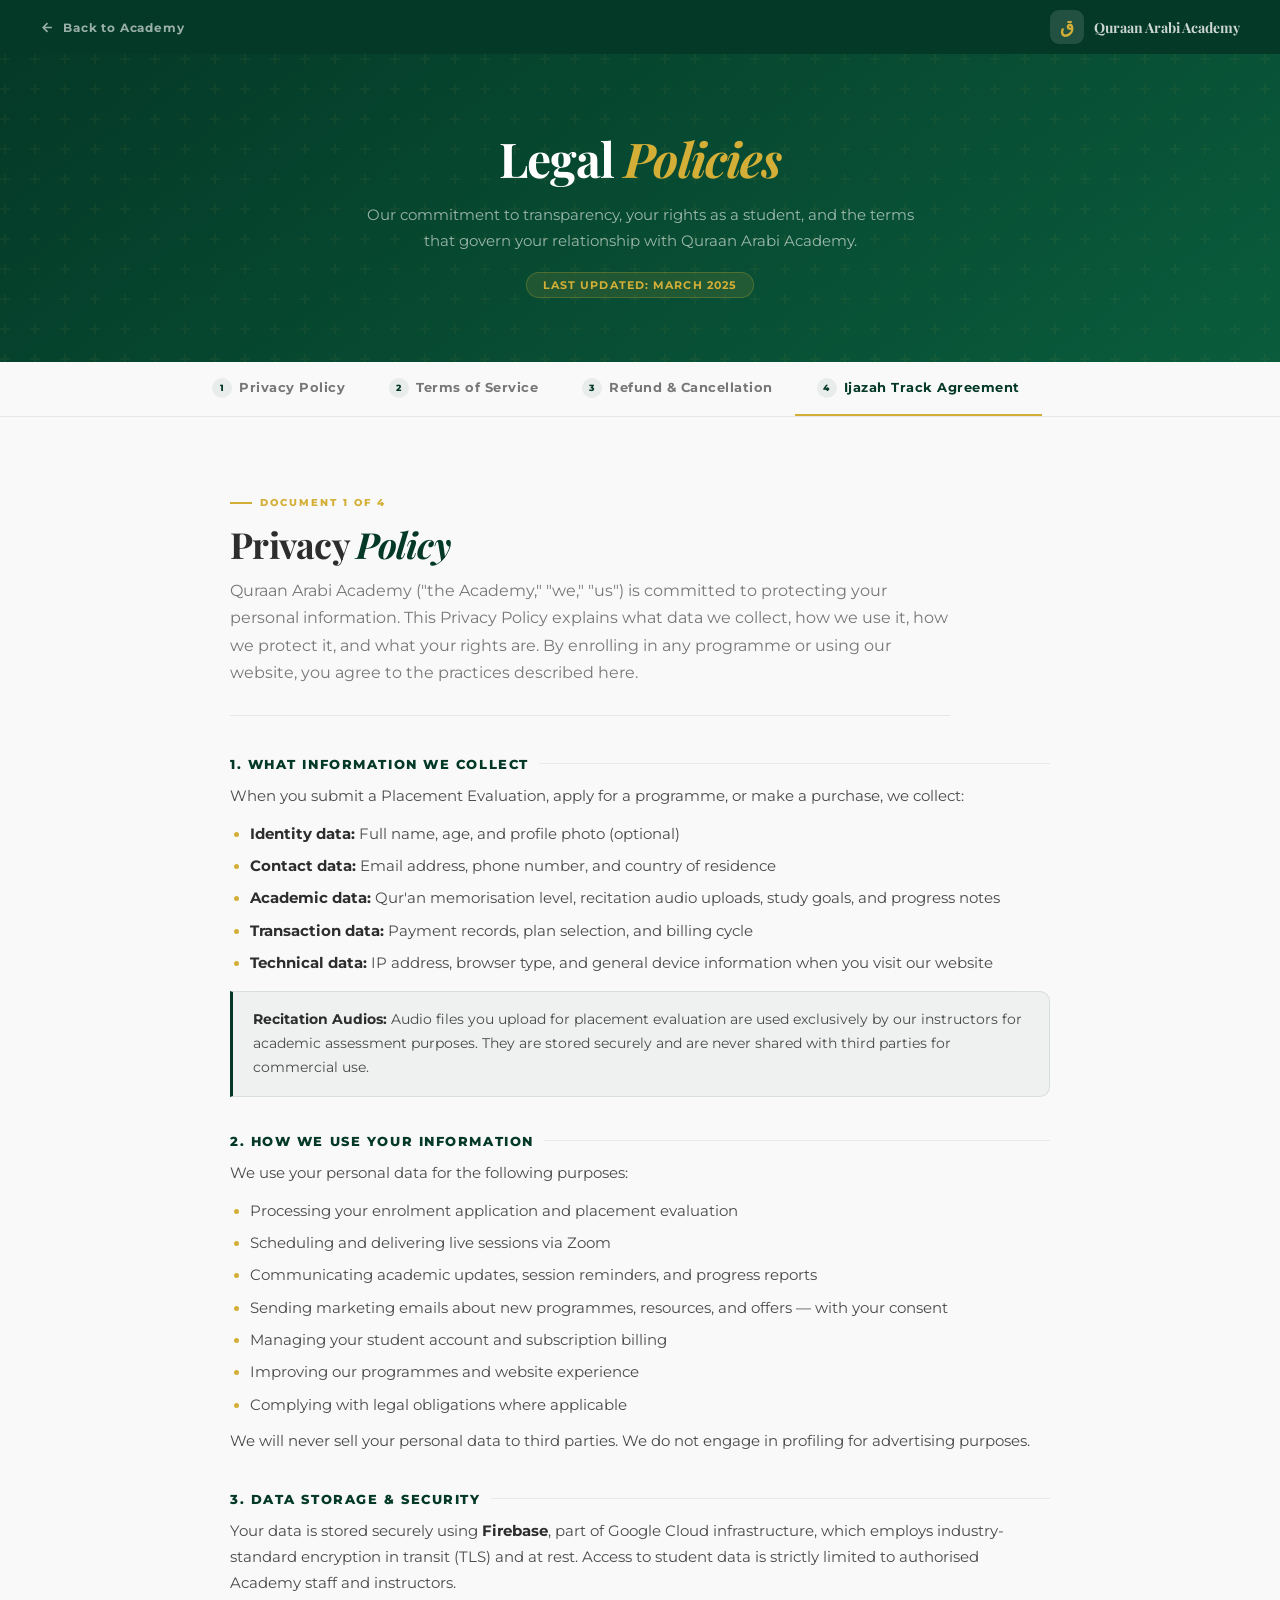
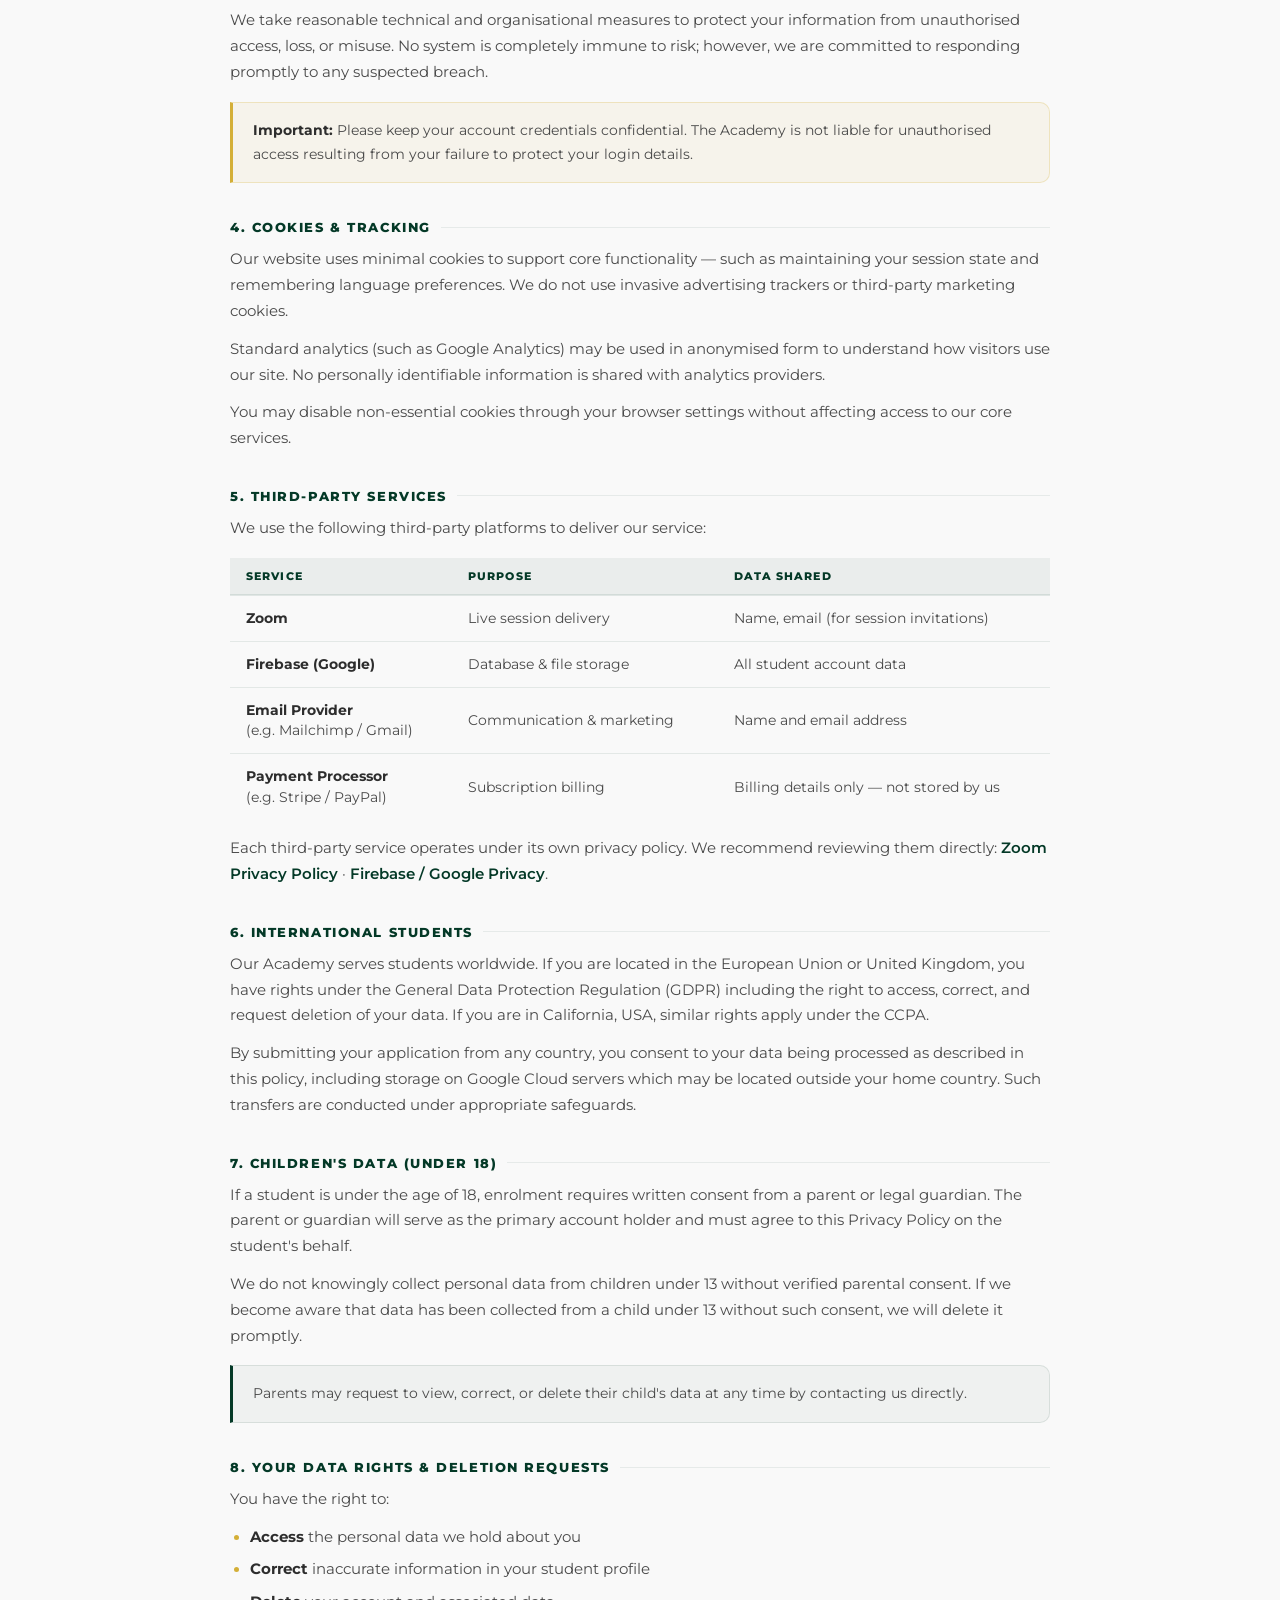
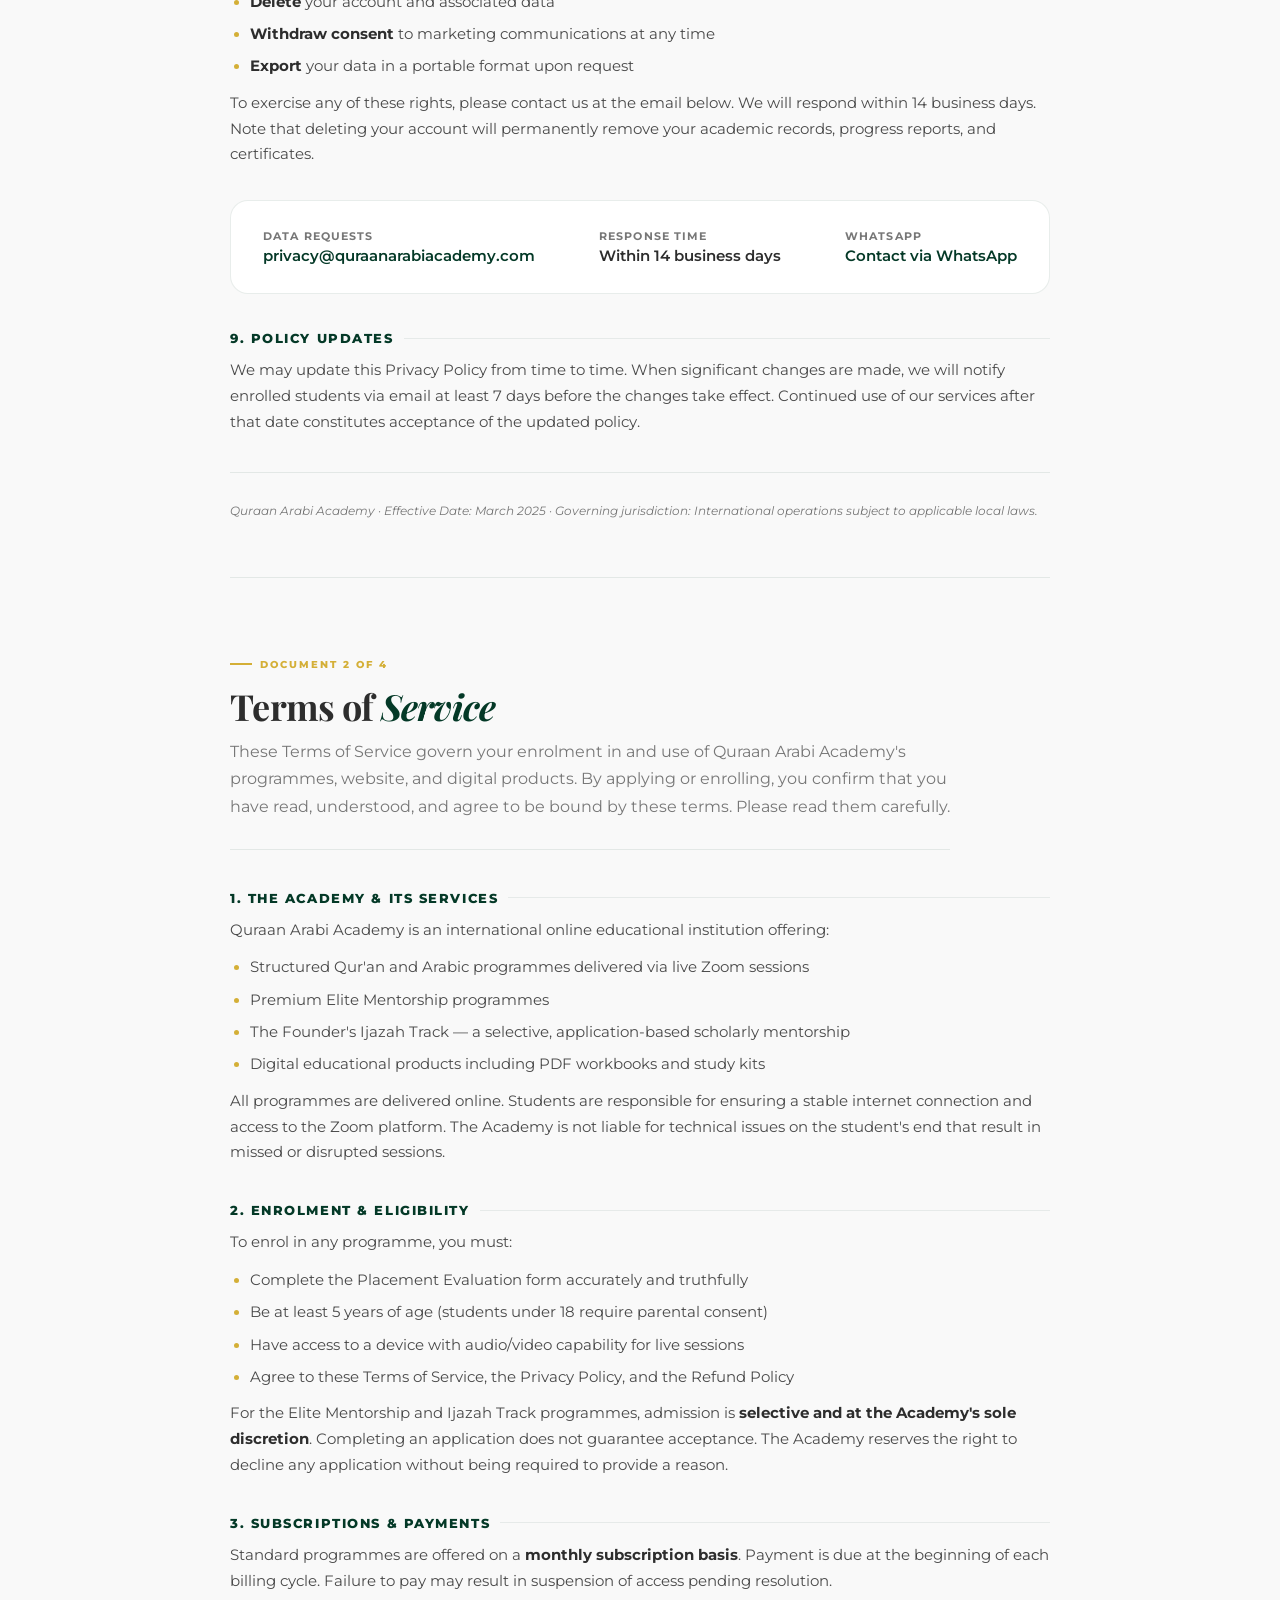
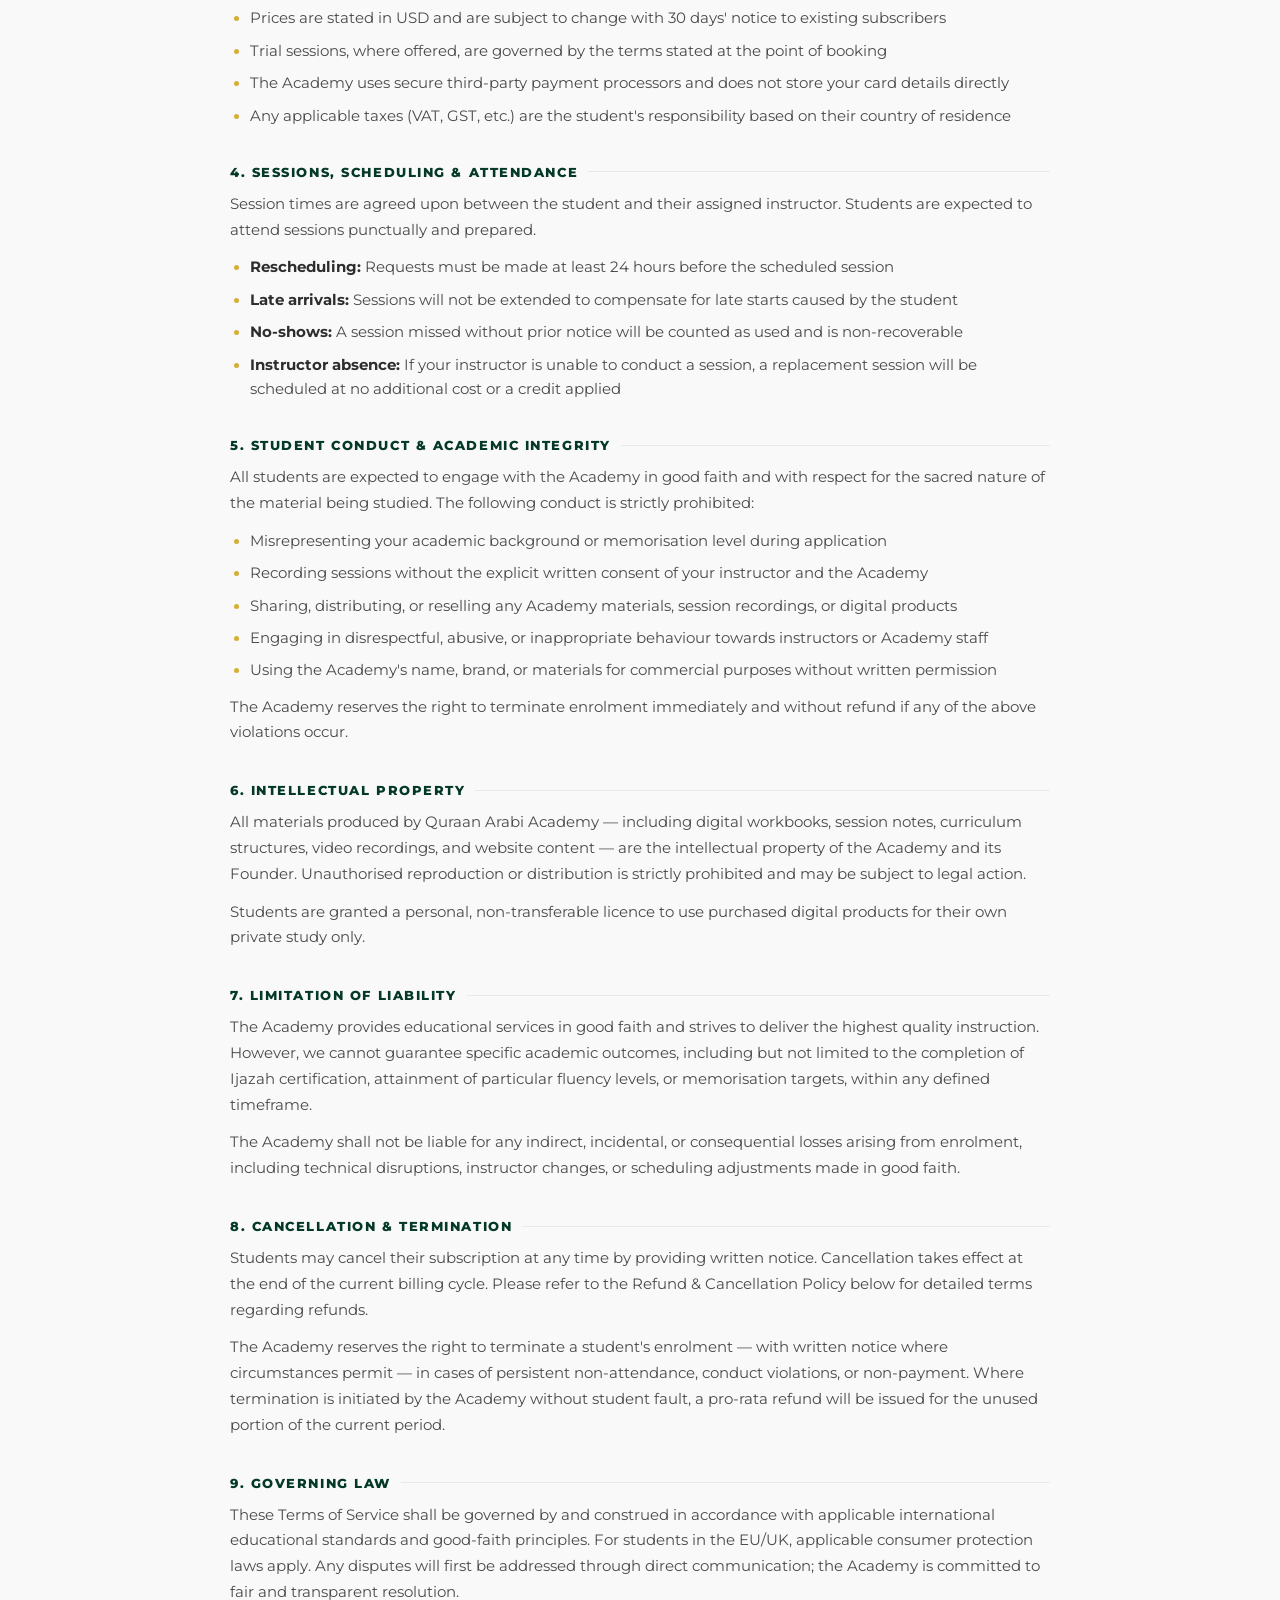
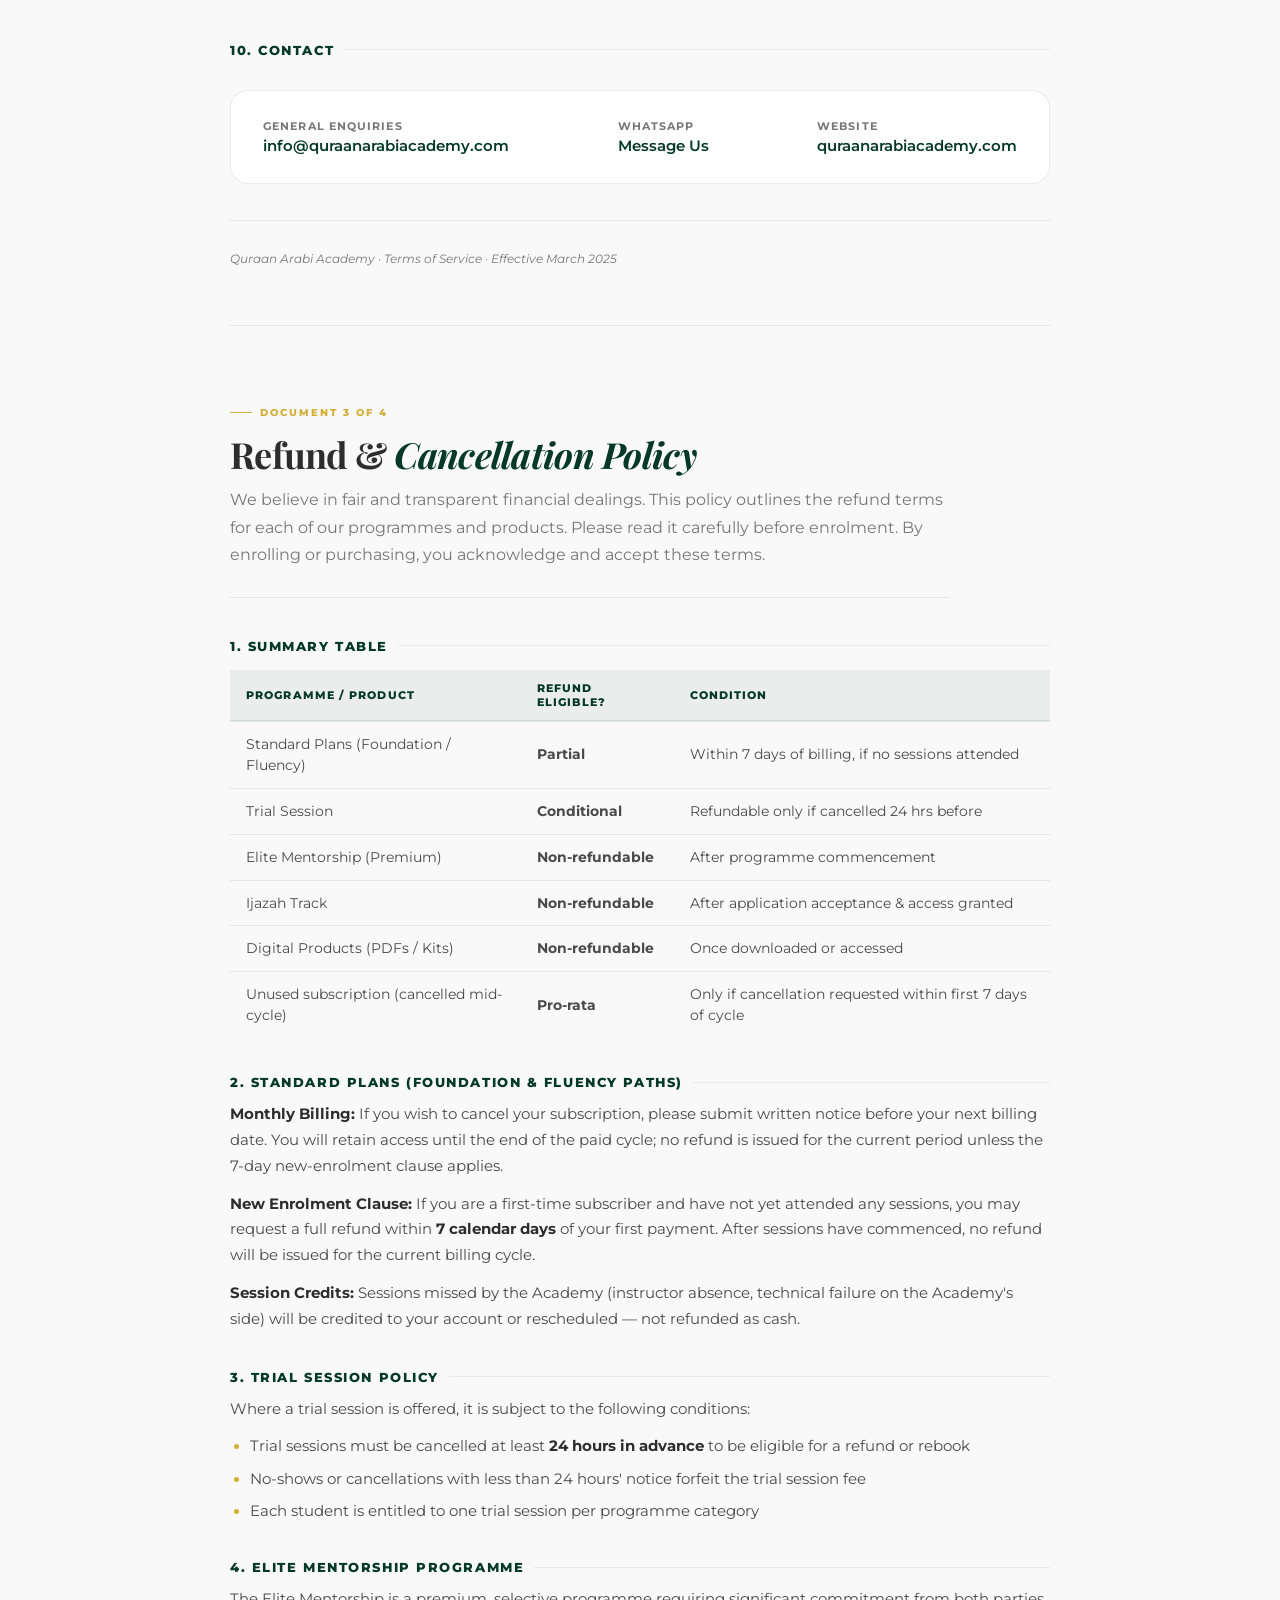
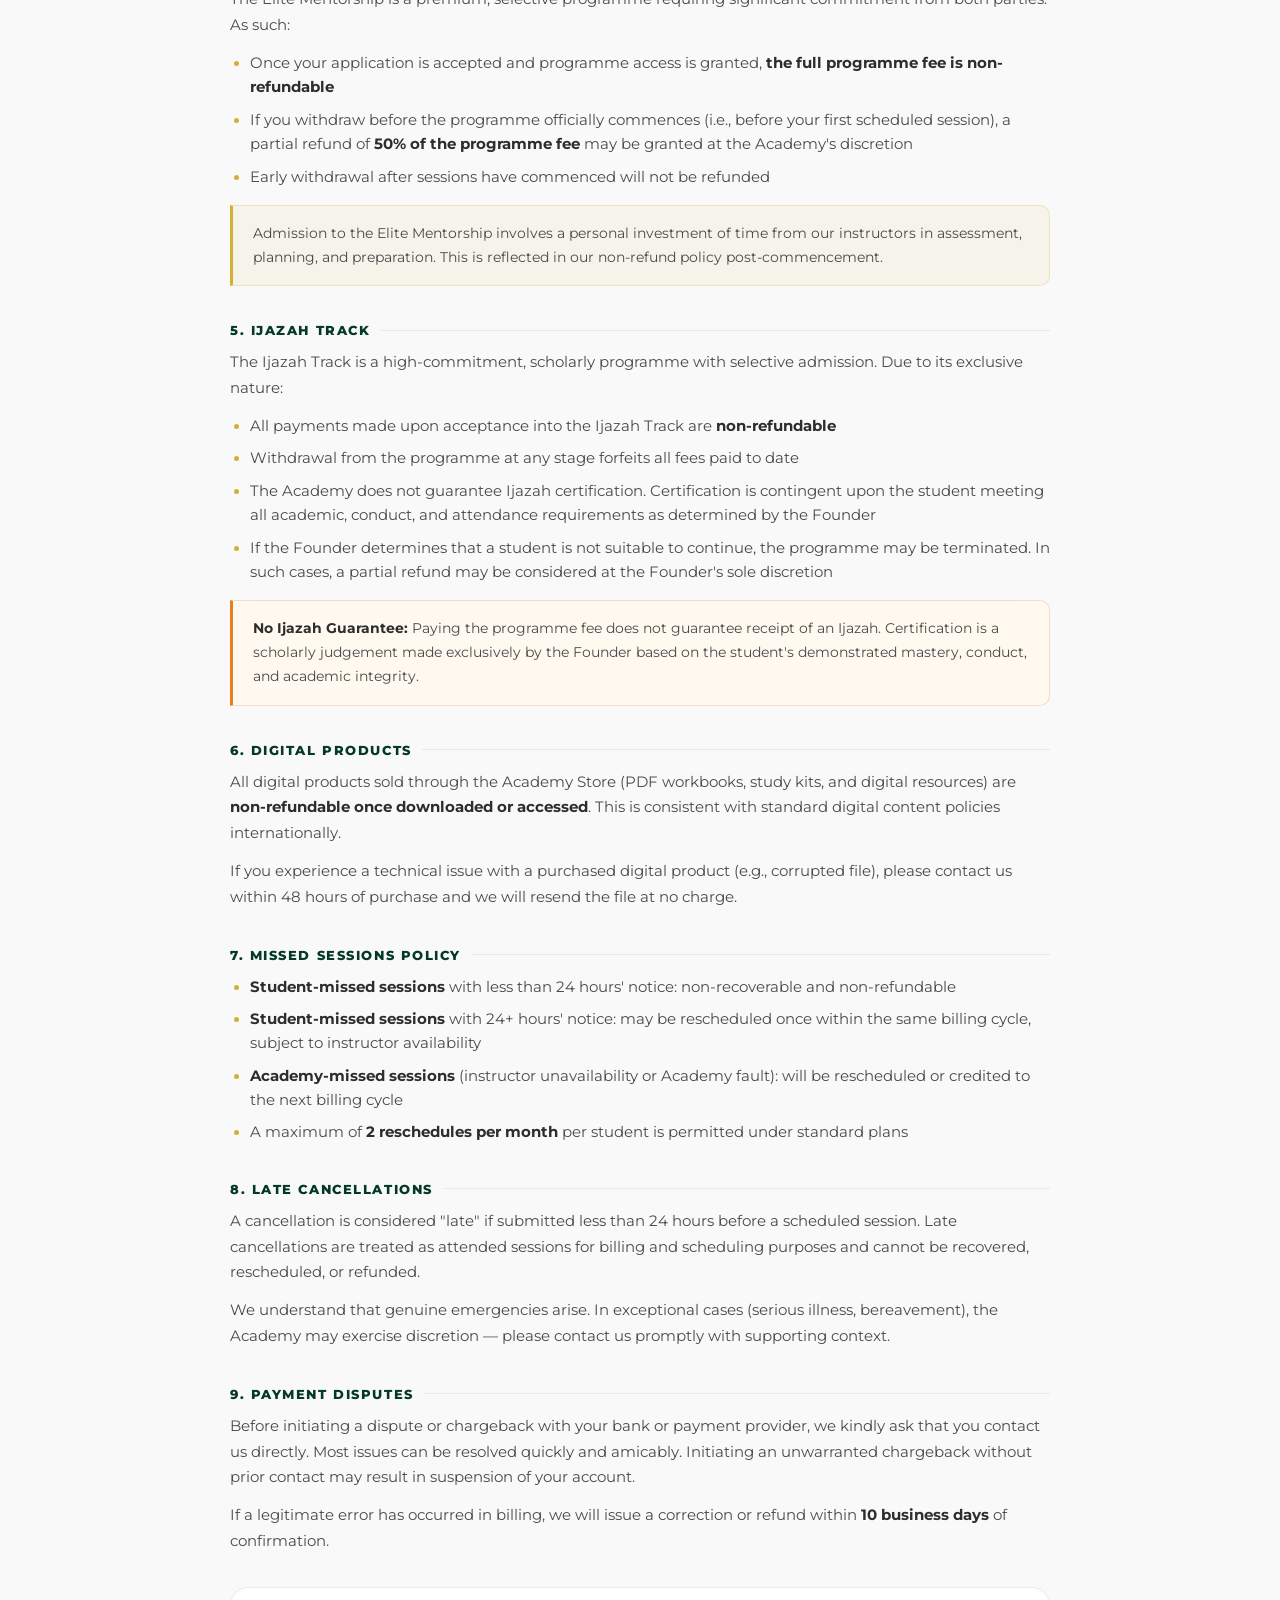
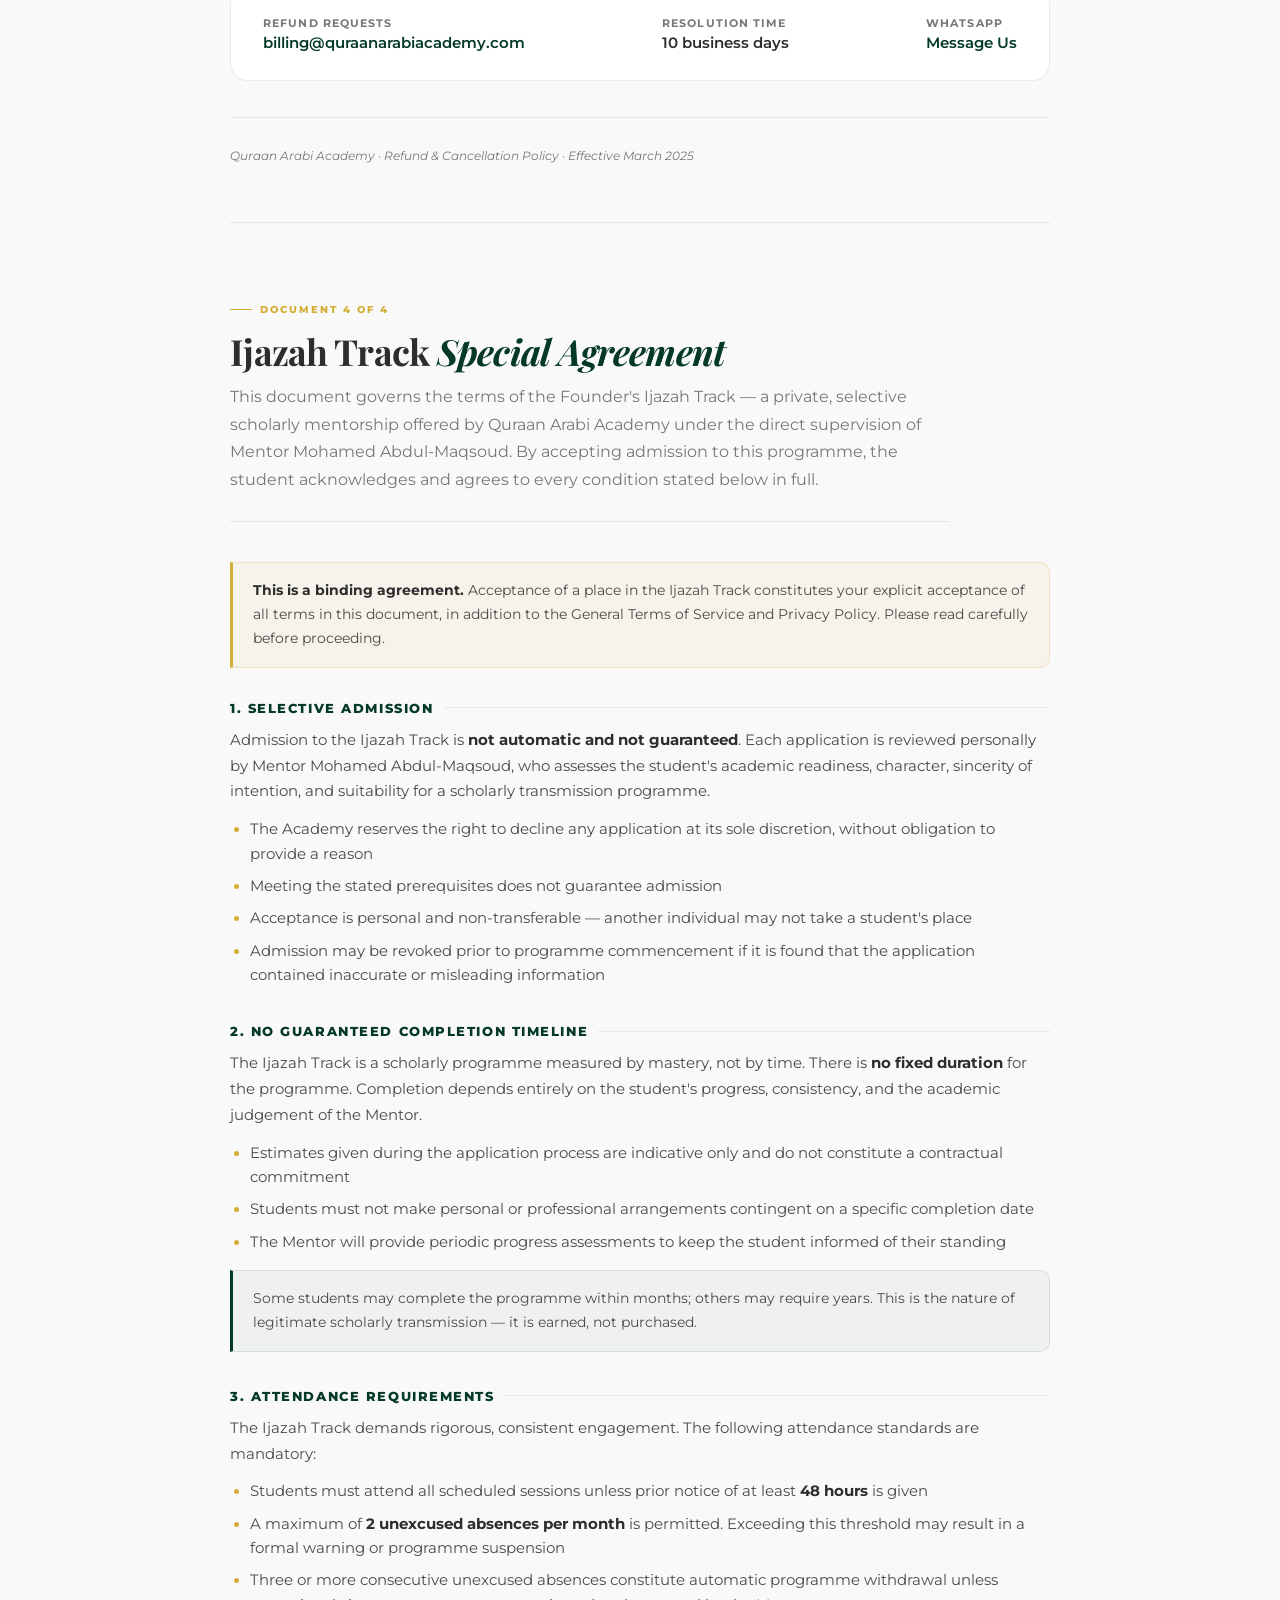
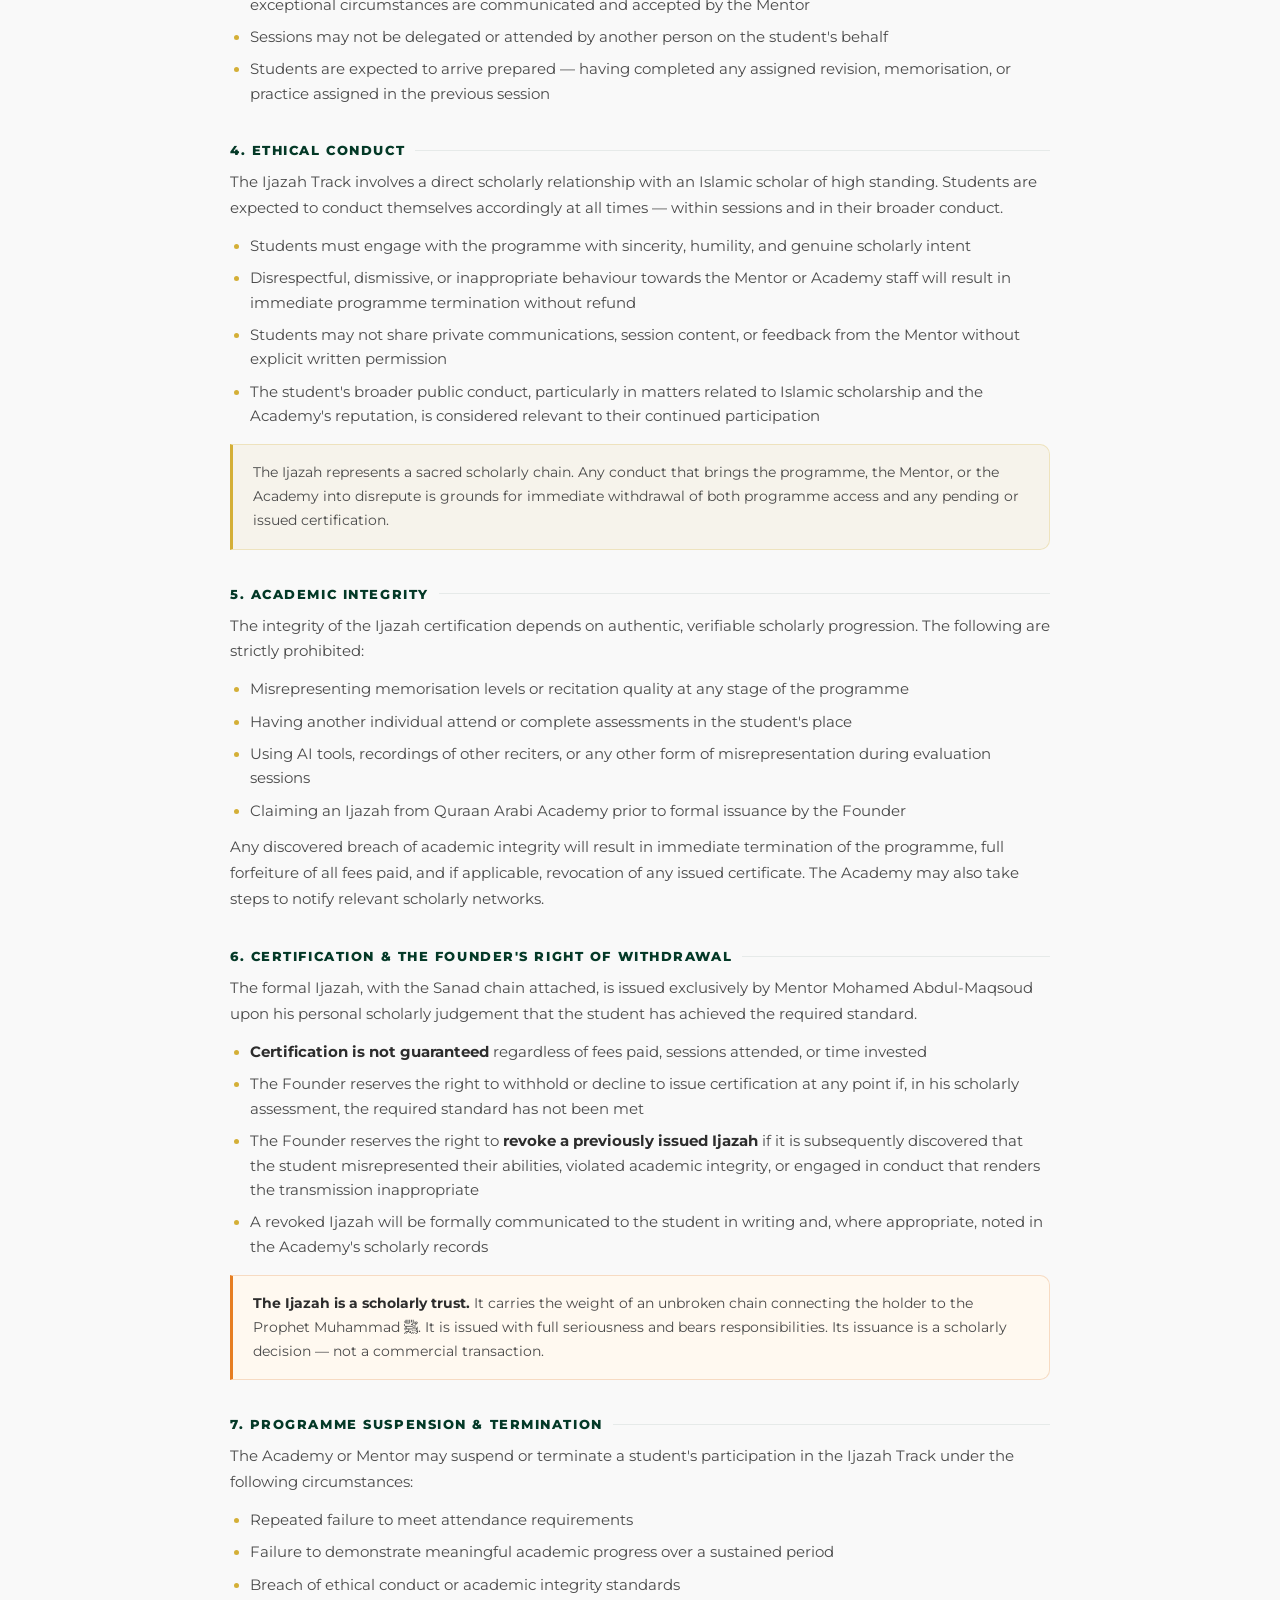
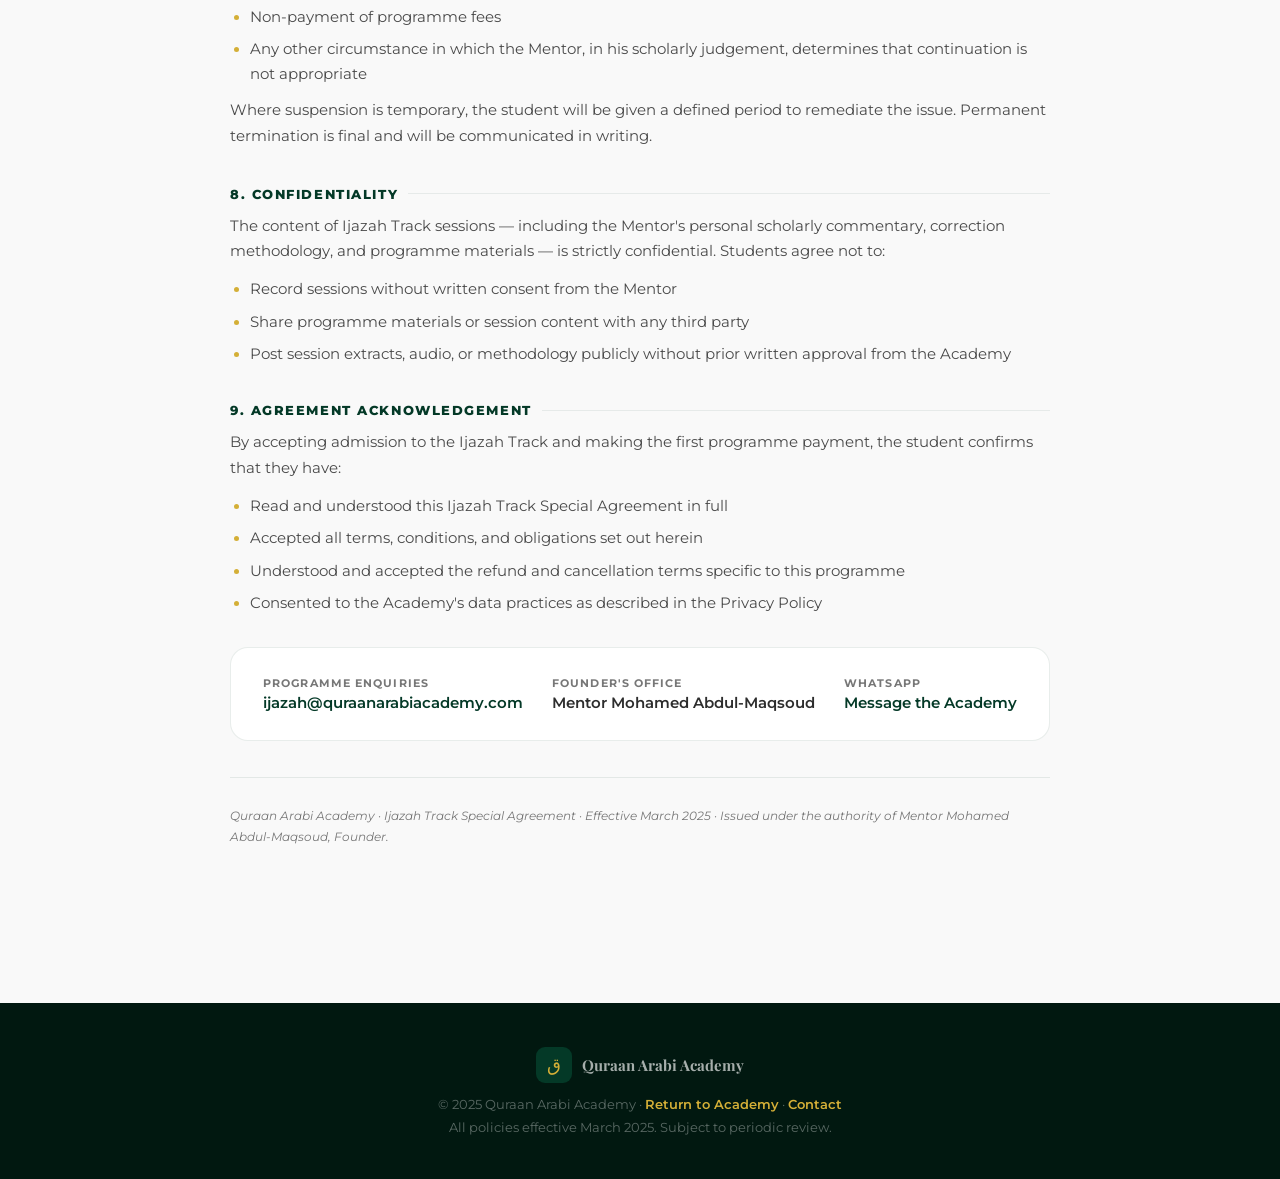
==== legal.html @ fc914d5c "Add files via upload" ====
<!DOCTYPE html>
<html lang="en" dir="ltr">
<head>
<meta charset="UTF-8">
<meta name="viewport" content="width=device-width, initial-scale=1.0">
<title>Legal Policies — Quraan Arabi Academy</title>
<link rel="preconnect" href="https://fonts.googleapis.com">
<link href="https://fonts.googleapis.com/css2?family=Playfair+Display:ital,wght@0,400;0,600;0,700;1,400&family=Montserrat:wght@300;400;500;600;700&display=swap" rel="stylesheet">
<style>
:root {
  --emerald:      #043927;
  --emerald-mid:  #0a5c3d;
  --gold:         #D4AF37;
  --gold-light:   #e8c84a;
  --bone:         #F9F9F9;
  --bone-dark:    #f0f0eb;
  --white:        #ffffff;
  --charcoal:     #2D2D2D;
  --charcoal-mid: #4a4a4a;
  --charcoal-lite:#777;
  --border:       rgba(4,57,39,0.09);
  --radius:       18px;
  --radius-sm:    10px;
  --ease:         cubic-bezier(0.4,0,0.2,1);
  --t:            all 0.28s var(--ease);
}
*,*::before,*::after { box-sizing: border-box; margin: 0; padding: 0; }
html { scroll-behavior: smooth; }
body {
  font-family: 'Montserrat', sans-serif;
  background: var(--bone);
  color: var(--charcoal);
  -webkit-font-smoothing: antialiased;
  overflow-x: hidden;
}
a { color: var(--emerald); text-decoration: none; font-weight: 600; }
a:hover { color: var(--emerald-mid); text-decoration: underline; }

/* ── TOP BAR ── */
.top-bar {
  background: var(--emerald);
  padding: 10px 40px;
  display: flex; align-items: center; justify-content: space-between;
}
.back-link {
  display: inline-flex; align-items: center; gap: 8px;
  font-size: 12px; font-weight: 700; letter-spacing: 0.07em;
  color: rgba(255,255,255,0.6); transition: var(--t);
}
.back-link:hover { color: var(--gold); text-decoration: none; }
.back-link svg { transition: var(--t); }
.back-link:hover svg { transform: translateX(-3px); }
.top-logo {
  display: flex; align-items: center; gap: 10px;
  text-decoration: none;
}
.top-logo-mark {
  width: 34px; height: 34px; background: rgba(255,255,255,0.12);
  border-radius: 9px; display: flex; align-items: center; justify-content: center;
  font-size: 18px; color: var(--gold);
}
.top-logo-name {
  font-family: 'Playfair Display', serif;
  font-size: 14px; font-weight: 700; color: rgba(255,255,255,0.8);
}

/* ── HERO ── */
.legal-hero {
  background: linear-gradient(145deg, var(--emerald) 0%, #0a5c3d 100%);
  padding: 72px 40px 64px;
  text-align: center; position: relative; overflow: hidden;
}
.legal-hero::before {
  content: ''; position: absolute; inset: 0;
  background-image: url("data:image/svg+xml,%3Csvg width='60' height='60' viewBox='0 0 60 60' xmlns='http://www.w3.org/2000/svg'%3E%3Cg fill='%23D4AF37' fill-opacity='0.05'%3E%3Cpath d='M36 34v-4h-2v4h-4v2h4v4h2v-4h4v-2h-4zm0-30V0h-2v4h-4v2h4v4h2V6h4V4h-4zM6 34v-4H4v4H0v2h4v4h2v-4h4v-2H6zM6 4V0H4v4H0v2h4v4h2V6h4V4H6z'/%3E%3C/g%3E%3C/svg%3E");
}
.legal-hero-inner { position: relative; z-index: 2; }
.legal-hero h1 {
  font-family: 'Playfair Display', serif;
  font-size: clamp(28px, 4vw, 48px);
  font-weight: 700; color: var(--white);
  margin-bottom: 12px; letter-spacing: -0.02em;
}
.legal-hero h1 em { color: var(--gold); font-style: italic; }
.legal-hero p {
  font-size: 15px; color: rgba(255,255,255,0.6);
  max-width: 560px; margin: 0 auto; line-height: 1.72;
}
.legal-hero .updated {
  display: inline-block; margin-top: 18px;
  background: rgba(212,175,55,0.12); border: 1px solid rgba(212,175,55,0.25);
  border-radius: 30px; padding: 5px 16px;
  font-size: 11px; font-weight: 700; letter-spacing: 0.1em;
  text-transform: uppercase; color: var(--gold);
}

/* ── STICKY NAV ── */
.legal-nav {
  position: sticky; top: 0; z-index: 800;
  background: rgba(249,249,249,0.95);
  backdrop-filter: blur(16px);
  border-bottom: 1px solid var(--border);
  padding: 0 40px;
  overflow-x: auto; scrollbar-width: none;
}
.legal-nav::-webkit-scrollbar { display: none; }
.legal-nav-inner {
  display: flex; gap: 0;
  max-width: 900px; margin: 0 auto;
}
.legal-nav a {
  display: inline-flex; align-items: center; gap: 7px;
  padding: 16px 22px;
  font-size: 12.5px; font-weight: 700;
  color: var(--charcoal-lite); letter-spacing: 0.04em;
  border-bottom: 2.5px solid transparent;
  transition: var(--t); white-space: nowrap; text-decoration: none;
}
.legal-nav a:hover { color: var(--emerald); border-bottom-color: var(--emerald); }
.legal-nav a.active { color: var(--emerald); border-bottom-color: var(--gold); }
.nav-num {
  width: 20px; height: 20px; background: rgba(4,57,39,0.07);
  border-radius: 50%; display: flex; align-items: center; justify-content: center;
  font-size: 9px; font-weight: 800; color: var(--emerald); flex-shrink: 0;
}

/* ── LAYOUT ── */
.legal-body {
  max-width: 900px; margin: 0 auto;
  padding: 0 40px 100px;
}

/* ── POLICY BLOCK ── */
.policy-block {
  padding: 72px 0 56px;
  border-bottom: 1px solid var(--border);
}
.policy-block:last-child { border-bottom: none; }

.policy-eyebrow {
  display: inline-flex; align-items: center; gap: 8px;
  font-size: 10px; font-weight: 800; letter-spacing: 0.2em;
  text-transform: uppercase; color: var(--gold); margin-bottom: 14px;
}
.policy-eyebrow::before { content: ''; width: 22px; height: 1.5px; background: var(--gold); }

.policy-title {
  font-family: 'Playfair Display', serif;
  font-size: clamp(24px, 3vw, 36px);
  font-weight: 700; color: var(--charcoal);
  line-height: 1.2; letter-spacing: -0.02em;
  margin-bottom: 10px;
}
.policy-title em { color: var(--emerald); font-style: italic; }

.policy-lead {
  font-size: 15.5px; color: var(--charcoal-lite);
  line-height: 1.78; margin-bottom: 40px; max-width: 720px;
  padding-bottom: 28px;
  border-bottom: 1px solid var(--border);
}

/* ── POLICY SECTIONS ── */
.ps { margin-bottom: 36px; }
.ps-title {
  font-size: 13px; font-weight: 800;
  letter-spacing: 0.12em; text-transform: uppercase;
  color: var(--emerald); margin-bottom: 12px;
  display: flex; align-items: center; gap: 10px;
}
.ps-title::after { content: ''; flex: 1; height: 1px; background: rgba(4,57,39,0.08); }
.ps p {
  font-size: 14.5px; color: var(--charcoal-mid);
  line-height: 1.78; margin-bottom: 12px;
}
.ps p:last-child { margin-bottom: 0; }
.ps ul, .ps ol {
  margin: 10px 0 12px 20px;
  display: flex; flex-direction: column; gap: 8px;
}
.ps ul li, .ps ol li {
  font-size: 14.5px; color: var(--charcoal-mid); line-height: 1.68;
}
.ps ul li::marker { color: var(--gold); }
.ps ol li::marker { color: var(--emerald); font-weight: 700; }

/* Info box */
.info-box {
  background: rgba(4,57,39,0.04);
  border: 1px solid rgba(4,57,39,0.1);
  border-left: 3px solid var(--emerald);
  border-radius: 0 var(--radius-sm) var(--radius-sm) 0;
  padding: 16px 20px; margin: 16px 0;
  font-size: 14px; color: var(--charcoal-mid); line-height: 1.7;
}
.warning-box {
  background: rgba(212,175,55,0.07);
  border: 1px solid rgba(212,175,55,0.25);
  border-left: 3px solid var(--gold);
  border-radius: 0 var(--radius-sm) var(--radius-sm) 0;
  padding: 16px 20px; margin: 16px 0;
  font-size: 14px; color: var(--charcoal-mid); line-height: 1.7;
}
.alert-box {
  background: #fff9f0;
  border: 1px solid rgba(212,100,10,0.2);
  border-left: 3px solid #e67e22;
  border-radius: 0 var(--radius-sm) var(--radius-sm) 0;
  padding: 16px 20px; margin: 16px 0;
  font-size: 14px; color: var(--charcoal-mid); line-height: 1.7;
}
strong { color: var(--charcoal); font-weight: 700; }

/* Contact strip */
.contact-strip {
  background: var(--white);
  border: 1px solid var(--border);
  border-radius: var(--radius);
  padding: 28px 32px;
  margin-top: 32px;
  display: flex; align-items: center; justify-content: space-between;
  flex-wrap: wrap; gap: 16px;
}
.cs-label { font-size: 11px; font-weight: 700; letter-spacing: 0.1em; text-transform: uppercase; color: var(--charcoal-lite); margin-bottom: 4px; }
.cs-val { font-size: 14.5px; font-weight: 600; color: var(--charcoal); }
.cs-val a { color: var(--emerald); }

/* Signature line */
.sig-line {
  margin-top: 36px; padding-top: 28px;
  border-top: 1px solid var(--border);
  font-size: 12px; color: var(--charcoal-lite);
  font-style: italic; line-height: 1.7;
}

/* Table */
.legal-table {
  width: 100%; border-collapse: collapse; margin: 16px 0;
  font-size: 13.5px;
}
.legal-table th {
  background: rgba(4,57,39,0.06);
  color: var(--emerald); font-size: 11px; font-weight: 800;
  letter-spacing: 0.1em; text-transform: uppercase;
  padding: 11px 16px; text-align: left;
  border-bottom: 2px solid rgba(4,57,39,0.1);
}
.legal-table td {
  padding: 12px 16px; color: var(--charcoal-mid);
  border-bottom: 1px solid var(--border); line-height: 1.55;
}
.legal-table tr:last-child td { border-bottom: none; }
.legal-table tr:hover td { background: rgba(4,57,39,0.02); }
.td-yes { color: #0f7a52; font-weight: 700; }
.td-no  { color: #c0392b; font-weight: 700; }
.td-cond { color: #d68910; font-weight: 700; }

/* Footer */
.legal-footer {
  background: #011810;
  padding: 44px 40px;
  text-align: center;
  color: rgba(255,255,255,0.35);
  font-size: 12.5px;
}
.legal-footer a { color: var(--gold); }
.legal-footer .lf-logo {
  display: flex; align-items: center; justify-content: center; gap: 10px;
  margin-bottom: 14px;
}
.legal-footer .lf-mark {
  width: 36px; height: 36px;
  background: var(--emerald); border-radius: 9px;
  display: flex; align-items: center; justify-content: center;
  font-size: 18px; color: var(--gold);
}
.legal-footer .lf-name {
  font-family: 'Playfair Display', serif;
  font-size: 15px; font-weight: 700; color: rgba(255,255,255,0.65);
}

@media (max-width: 768px) {
  .legal-body { padding: 0 20px 80px; }
  .top-bar { padding: 10px 20px; }
  .legal-hero { padding: 52px 20px 44px; }
  .legal-nav { padding: 0 20px; }
  .contact-strip { flex-direction: column; gap: 12px; }
}
</style>
</head>
<body>

<!-- TOP BAR -->
<div class="top-bar">
  <a href="index.html" class="back-link">
    <svg width="15" height="15" fill="none" stroke="currentColor" stroke-width="2.5" viewBox="0 0 24 24"><path d="M19 12H5M12 5l-7 7 7 7"/></svg>
    Back to Academy
  </a>
  <a href="index.html" class="top-logo">
    <div class="top-logo-mark">ق</div>
    <div class="top-logo-name">Quraan Arabi Academy</div>
  </a>
</div>

<!-- HERO -->
<div class="legal-hero">
  <div class="legal-hero-inner">
    <h1>Legal <em>Policies</em></h1>
    <p>Our commitment to transparency, your rights as a student, and the terms that govern your relationship with Quraan Arabi Academy.</p>
    <div class="updated">Last Updated: March 2025</div>
  </div>
</div>

<!-- STICKY NAV -->
<nav class="legal-nav">
  <div class="legal-nav-inner">
    <a href="#privacy" class="active"><span class="nav-num">1</span> Privacy Policy</a>
    <a href="#terms"><span class="nav-num">2</span> Terms of Service</a>
    <a href="#refund"><span class="nav-num">3</span> Refund &amp; Cancellation</a>
    <a href="#ijazah-terms"><span class="nav-num">4</span> Ijazah Track Agreement</a>
  </div>
</nav>

<div class="legal-body">

<!-- ════════════════════════════════════
  1. PRIVACY POLICY
════════════════════════════════════ -->
<div class="policy-block" id="privacy">
  <div class="policy-eyebrow">Document 1 of 4</div>
  <h2 class="policy-title">Privacy <em>Policy</em></h2>
  <p class="policy-lead">Quraan Arabi Academy ("the Academy," "we," "us") is committed to protecting your personal information. This Privacy Policy explains what data we collect, how we use it, how we protect it, and what your rights are. By enrolling in any programme or using our website, you agree to the practices described here.</p>

  <div class="ps">
    <div class="ps-title">1. What Information We Collect</div>
    <p>When you submit a Placement Evaluation, apply for a programme, or make a purchase, we collect:</p>
    <ul>
      <li><strong>Identity data:</strong> Full name, age, and profile photo (optional)</li>
      <li><strong>Contact data:</strong> Email address, phone number, and country of residence</li>
      <li><strong>Academic data:</strong> Qur'an memorisation level, recitation audio uploads, study goals, and progress notes</li>
      <li><strong>Transaction data:</strong> Payment records, plan selection, and billing cycle</li>
      <li><strong>Technical data:</strong> IP address, browser type, and general device information when you visit our website</li>
    </ul>
    <div class="info-box"><strong>Recitation Audios:</strong> Audio files you upload for placement evaluation are used exclusively by our instructors for academic assessment purposes. They are stored securely and are never shared with third parties for commercial use.</div>
  </div>

  <div class="ps">
    <div class="ps-title">2. How We Use Your Information</div>
    <p>We use your personal data for the following purposes:</p>
    <ul>
      <li>Processing your enrolment application and placement evaluation</li>
      <li>Scheduling and delivering live sessions via Zoom</li>
      <li>Communicating academic updates, session reminders, and progress reports</li>
      <li>Sending marketing emails about new programmes, resources, and offers — with your consent</li>
      <li>Managing your student account and subscription billing</li>
      <li>Improving our programmes and website experience</li>
      <li>Complying with legal obligations where applicable</li>
    </ul>
    <p>We will never sell your personal data to third parties. We do not engage in profiling for advertising purposes.</p>
  </div>

  <div class="ps">
    <div class="ps-title">3. Data Storage &amp; Security</div>
    <p>Your data is stored securely using <strong>Firebase</strong>, part of Google Cloud infrastructure, which employs industry-standard encryption in transit (TLS) and at rest. Access to student data is strictly limited to authorised Academy staff and instructors.</p>
    <p>We take reasonable technical and organisational measures to protect your information from unauthorised access, loss, or misuse. No system is completely immune to risk; however, we are committed to responding promptly to any suspected breach.</p>
    <div class="warning-box"><strong>Important:</strong> Please keep your account credentials confidential. The Academy is not liable for unauthorised access resulting from your failure to protect your login details.</div>
  </div>

  <div class="ps">
    <div class="ps-title">4. Cookies &amp; Tracking</div>
    <p>Our website uses minimal cookies to support core functionality — such as maintaining your session state and remembering language preferences. We do not use invasive advertising trackers or third-party marketing cookies.</p>
    <p>Standard analytics (such as Google Analytics) may be used in anonymised form to understand how visitors use our site. No personally identifiable information is shared with analytics providers.</p>
    <p>You may disable non-essential cookies through your browser settings without affecting access to our core services.</p>
  </div>

  <div class="ps">
    <div class="ps-title">5. Third-Party Services</div>
    <p>We use the following third-party platforms to deliver our service:</p>
    <table class="legal-table">
      <thead>
        <tr><th>Service</th><th>Purpose</th><th>Data Shared</th></tr>
      </thead>
      <tbody>
        <tr><td><strong>Zoom</strong></td><td>Live session delivery</td><td>Name, email (for session invitations)</td></tr>
        <tr><td><strong>Firebase (Google)</strong></td><td>Database &amp; file storage</td><td>All student account data</td></tr>
        <tr><td><strong>Email Provider</strong><br>(e.g. Mailchimp / Gmail)</td><td>Communication &amp; marketing</td><td>Name and email address</td></tr>
        <tr><td><strong>Payment Processor</strong><br>(e.g. Stripe / PayPal)</td><td>Subscription billing</td><td>Billing details only — not stored by us</td></tr>
      </tbody>
    </table>
    <p>Each third-party service operates under its own privacy policy. We recommend reviewing them directly: <a href="https://zoom.us/privacy" target="_blank">Zoom Privacy Policy</a> · <a href="https://firebase.google.com/support/privacy" target="_blank">Firebase / Google Privacy</a>.</p>
  </div>

  <div class="ps">
    <div class="ps-title">6. International Students</div>
    <p>Our Academy serves students worldwide. If you are located in the European Union or United Kingdom, you have rights under the General Data Protection Regulation (GDPR) including the right to access, correct, and request deletion of your data. If you are in California, USA, similar rights apply under the CCPA.</p>
    <p>By submitting your application from any country, you consent to your data being processed as described in this policy, including storage on Google Cloud servers which may be located outside your home country. Such transfers are conducted under appropriate safeguards.</p>
  </div>

  <div class="ps">
    <div class="ps-title">7. Children's Data (Under 18)</div>
    <p>If a student is under the age of 18, enrolment requires written consent from a parent or legal guardian. The parent or guardian will serve as the primary account holder and must agree to this Privacy Policy on the student's behalf.</p>
    <p>We do not knowingly collect personal data from children under 13 without verified parental consent. If we become aware that data has been collected from a child under 13 without such consent, we will delete it promptly.</p>
    <div class="info-box">Parents may request to view, correct, or delete their child's data at any time by contacting us directly.</div>
  </div>

  <div class="ps">
    <div class="ps-title">8. Your Data Rights &amp; Deletion Requests</div>
    <p>You have the right to:</p>
    <ul>
      <li><strong>Access</strong> the personal data we hold about you</li>
      <li><strong>Correct</strong> inaccurate information in your student profile</li>
      <li><strong>Delete</strong> your account and associated data</li>
      <li><strong>Withdraw consent</strong> to marketing communications at any time</li>
      <li><strong>Export</strong> your data in a portable format upon request</li>
    </ul>
    <p>To exercise any of these rights, please contact us at the email below. We will respond within 14 business days. Note that deleting your account will permanently remove your academic records, progress reports, and certificates.</p>
    <div class="contact-strip">
      <div><div class="cs-label">Data Requests</div><div class="cs-val"><a href="mailto:privacy@quraanarabiacademy.com">privacy@quraanarabiacademy.com</a></div></div>
      <div><div class="cs-label">Response Time</div><div class="cs-val">Within 14 business days</div></div>
      <div><div class="cs-label">WhatsApp</div><div class="cs-val"><a href="https://wa.me/1234567890">Contact via WhatsApp</a></div></div>
    </div>
  </div>

  <div class="ps">
    <div class="ps-title">9. Policy Updates</div>
    <p>We may update this Privacy Policy from time to time. When significant changes are made, we will notify enrolled students via email at least 7 days before the changes take effect. Continued use of our services after that date constitutes acceptance of the updated policy.</p>
  </div>

  <div class="sig-line">Quraan Arabi Academy · Effective Date: March 2025 · Governing jurisdiction: International operations subject to applicable local laws.</div>
</div>


<!-- ════════════════════════════════════
  2. TERMS OF SERVICE
════════════════════════════════════ -->
<div class="policy-block" id="terms">
  <div class="policy-eyebrow">Document 2 of 4</div>
  <h2 class="policy-title">Terms of <em>Service</em></h2>
  <p class="policy-lead">These Terms of Service govern your enrolment in and use of Quraan Arabi Academy's programmes, website, and digital products. By applying or enrolling, you confirm that you have read, understood, and agree to be bound by these terms. Please read them carefully.</p>

  <div class="ps">
    <div class="ps-title">1. The Academy &amp; Its Services</div>
    <p>Quraan Arabi Academy is an international online educational institution offering:</p>
    <ul>
      <li>Structured Qur'an and Arabic programmes delivered via live Zoom sessions</li>
      <li>Premium Elite Mentorship programmes</li>
      <li>The Founder's Ijazah Track — a selective, application-based scholarly mentorship</li>
      <li>Digital educational products including PDF workbooks and study kits</li>
    </ul>
    <p>All programmes are delivered online. Students are responsible for ensuring a stable internet connection and access to the Zoom platform. The Academy is not liable for technical issues on the student's end that result in missed or disrupted sessions.</p>
  </div>

  <div class="ps">
    <div class="ps-title">2. Enrolment &amp; Eligibility</div>
    <p>To enrol in any programme, you must:</p>
    <ul>
      <li>Complete the Placement Evaluation form accurately and truthfully</li>
      <li>Be at least 5 years of age (students under 18 require parental consent)</li>
      <li>Have access to a device with audio/video capability for live sessions</li>
      <li>Agree to these Terms of Service, the Privacy Policy, and the Refund Policy</li>
    </ul>
    <p>For the Elite Mentorship and Ijazah Track programmes, admission is <strong>selective and at the Academy's sole discretion</strong>. Completing an application does not guarantee acceptance. The Academy reserves the right to decline any application without being required to provide a reason.</p>
  </div>

  <div class="ps">
    <div class="ps-title">3. Subscriptions &amp; Payments</div>
    <p>Standard programmes are offered on a <strong>monthly subscription basis</strong>. Payment is due at the beginning of each billing cycle. Failure to pay may result in suspension of access pending resolution.</p>
    <ul>
      <li>Prices are stated in USD and are subject to change with 30 days' notice to existing subscribers</li>
      <li>Trial sessions, where offered, are governed by the terms stated at the point of booking</li>
      <li>The Academy uses secure third-party payment processors and does not store your card details directly</li>
      <li>Any applicable taxes (VAT, GST, etc.) are the student's responsibility based on their country of residence</li>
    </ul>
  </div>

  <div class="ps">
    <div class="ps-title">4. Sessions, Scheduling &amp; Attendance</div>
    <p>Session times are agreed upon between the student and their assigned instructor. Students are expected to attend sessions punctually and prepared.</p>
    <ul>
      <li><strong>Rescheduling:</strong> Requests must be made at least 24 hours before the scheduled session</li>
      <li><strong>Late arrivals:</strong> Sessions will not be extended to compensate for late starts caused by the student</li>
      <li><strong>No-shows:</strong> A session missed without prior notice will be counted as used and is non-recoverable</li>
      <li><strong>Instructor absence:</strong> If your instructor is unable to conduct a session, a replacement session will be scheduled at no additional cost or a credit applied</li>
    </ul>
  </div>

  <div class="ps">
    <div class="ps-title">5. Student Conduct &amp; Academic Integrity</div>
    <p>All students are expected to engage with the Academy in good faith and with respect for the sacred nature of the material being studied. The following conduct is strictly prohibited:</p>
    <ul>
      <li>Misrepresenting your academic background or memorisation level during application</li>
      <li>Recording sessions without the explicit written consent of your instructor and the Academy</li>
      <li>Sharing, distributing, or reselling any Academy materials, session recordings, or digital products</li>
      <li>Engaging in disrespectful, abusive, or inappropriate behaviour towards instructors or Academy staff</li>
      <li>Using the Academy's name, brand, or materials for commercial purposes without written permission</li>
    </ul>
    <p>The Academy reserves the right to terminate enrolment immediately and without refund if any of the above violations occur.</p>
  </div>

  <div class="ps">
    <div class="ps-title">6. Intellectual Property</div>
    <p>All materials produced by Quraan Arabi Academy — including digital workbooks, session notes, curriculum structures, video recordings, and website content — are the intellectual property of the Academy and its Founder. Unauthorised reproduction or distribution is strictly prohibited and may be subject to legal action.</p>
    <p>Students are granted a personal, non-transferable licence to use purchased digital products for their own private study only.</p>
  </div>

  <div class="ps">
    <div class="ps-title">7. Limitation of Liability</div>
    <p>The Academy provides educational services in good faith and strives to deliver the highest quality instruction. However, we cannot guarantee specific academic outcomes, including but not limited to the completion of Ijazah certification, attainment of particular fluency levels, or memorisation targets, within any defined timeframe.</p>
    <p>The Academy shall not be liable for any indirect, incidental, or consequential losses arising from enrolment, including technical disruptions, instructor changes, or scheduling adjustments made in good faith.</p>
  </div>

  <div class="ps">
    <div class="ps-title">8. Cancellation &amp; Termination</div>
    <p>Students may cancel their subscription at any time by providing written notice. Cancellation takes effect at the end of the current billing cycle. Please refer to the Refund &amp; Cancellation Policy below for detailed terms regarding refunds.</p>
    <p>The Academy reserves the right to terminate a student's enrolment — with written notice where circumstances permit — in cases of persistent non-attendance, conduct violations, or non-payment. Where termination is initiated by the Academy without student fault, a pro-rata refund will be issued for the unused portion of the current period.</p>
  </div>

  <div class="ps">
    <div class="ps-title">9. Governing Law</div>
    <p>These Terms of Service shall be governed by and construed in accordance with applicable international educational standards and good-faith principles. For students in the EU/UK, applicable consumer protection laws apply. Any disputes will first be addressed through direct communication; the Academy is committed to fair and transparent resolution.</p>
  </div>

  <div class="ps">
    <div class="ps-title">10. Contact</div>
    <div class="contact-strip">
      <div><div class="cs-label">General Enquiries</div><div class="cs-val"><a href="mailto:info@quraanarabiacademy.com">info@quraanarabiacademy.com</a></div></div>
      <div><div class="cs-label">WhatsApp</div><div class="cs-val"><a href="https://wa.me/1234567890">Message Us</a></div></div>
      <div><div class="cs-label">Website</div><div class="cs-val"><a href="index.html">quraanarabiacademy.com</a></div></div>
    </div>
  </div>

  <div class="sig-line">Quraan Arabi Academy · Terms of Service · Effective March 2025</div>
</div>


<!-- ════════════════════════════════════
  3. REFUND & CANCELLATION POLICY
════════════════════════════════════ -->
<div class="policy-block" id="refund">
  <div class="policy-eyebrow">Document 3 of 4</div>
  <h2 class="policy-title">Refund &amp; <em>Cancellation Policy</em></h2>
  <p class="policy-lead">We believe in fair and transparent financial dealings. This policy outlines the refund terms for each of our programmes and products. Please read it carefully before enrolment. By enrolling or purchasing, you acknowledge and accept these terms.</p>

  <div class="ps">
    <div class="ps-title">1. Summary Table</div>
    <table class="legal-table">
      <thead>
        <tr><th>Programme / Product</th><th>Refund Eligible?</th><th>Condition</th></tr>
      </thead>
      <tbody>
        <tr><td>Standard Plans (Foundation / Fluency)</td><td class="td-cond">Partial</td><td>Within 7 days of billing, if no sessions attended</td></tr>
        <tr><td>Trial Session</td><td class="td-cond">Conditional</td><td>Refundable only if cancelled 24 hrs before</td></tr>
        <tr><td>Elite Mentorship (Premium)</td><td class="td-no">Non-refundable</td><td>After programme commencement</td></tr>
        <tr><td>Ijazah Track</td><td class="td-no">Non-refundable</td><td>After application acceptance &amp; access granted</td></tr>
        <tr><td>Digital Products (PDFs / Kits)</td><td class="td-no">Non-refundable</td><td>Once downloaded or accessed</td></tr>
        <tr><td>Unused subscription (cancelled mid-cycle)</td><td class="td-cond">Pro-rata</td><td>Only if cancellation requested within first 7 days of cycle</td></tr>
      </tbody>
    </table>
  </div>

  <div class="ps">
    <div class="ps-title">2. Standard Plans (Foundation &amp; Fluency Paths)</div>
    <p><strong>Monthly Billing:</strong> If you wish to cancel your subscription, please submit written notice before your next billing date. You will retain access until the end of the paid cycle; no refund is issued for the current period unless the 7-day new-enrolment clause applies.</p>
    <p><strong>New Enrolment Clause:</strong> If you are a first-time subscriber and have not yet attended any sessions, you may request a full refund within <strong>7 calendar days</strong> of your first payment. After sessions have commenced, no refund will be issued for the current billing cycle.</p>
    <p><strong>Session Credits:</strong> Sessions missed by the Academy (instructor absence, technical failure on the Academy's side) will be credited to your account or rescheduled — not refunded as cash.</p>
  </div>

  <div class="ps">
    <div class="ps-title">3. Trial Session Policy</div>
    <p>Where a trial session is offered, it is subject to the following conditions:</p>
    <ul>
      <li>Trial sessions must be cancelled at least <strong>24 hours in advance</strong> to be eligible for a refund or rebook</li>
      <li>No-shows or cancellations with less than 24 hours' notice forfeit the trial session fee</li>
      <li>Each student is entitled to one trial session per programme category</li>
    </ul>
  </div>

  <div class="ps">
    <div class="ps-title">4. Elite Mentorship Programme</div>
    <p>The Elite Mentorship is a premium, selective programme requiring significant commitment from both parties. As such:</p>
    <ul>
      <li>Once your application is accepted and programme access is granted, <strong>the full programme fee is non-refundable</strong></li>
      <li>If you withdraw before the programme officially commences (i.e., before your first scheduled session), a partial refund of <strong>50% of the programme fee</strong> may be granted at the Academy's discretion</li>
      <li>Early withdrawal after sessions have commenced will not be refunded</li>
    </ul>
    <div class="warning-box">Admission to the Elite Mentorship involves a personal investment of time from our instructors in assessment, planning, and preparation. This is reflected in our non-refund policy post-commencement.</div>
  </div>

  <div class="ps">
    <div class="ps-title">5. Ijazah Track</div>
    <p>The Ijazah Track is a high-commitment, scholarly programme with selective admission. Due to its exclusive nature:</p>
    <ul>
      <li>All payments made upon acceptance into the Ijazah Track are <strong>non-refundable</strong></li>
      <li>Withdrawal from the programme at any stage forfeits all fees paid to date</li>
      <li>The Academy does not guarantee Ijazah certification. Certification is contingent upon the student meeting all academic, conduct, and attendance requirements as determined by the Founder</li>
      <li>If the Founder determines that a student is not suitable to continue, the programme may be terminated. In such cases, a partial refund may be considered at the Founder's sole discretion</li>
    </ul>
    <div class="alert-box"><strong>No Ijazah Guarantee:</strong> Paying the programme fee does not guarantee receipt of an Ijazah. Certification is a scholarly judgement made exclusively by the Founder based on the student's demonstrated mastery, conduct, and academic integrity.</div>
  </div>

  <div class="ps">
    <div class="ps-title">6. Digital Products</div>
    <p>All digital products sold through the Academy Store (PDF workbooks, study kits, and digital resources) are <strong>non-refundable once downloaded or accessed</strong>. This is consistent with standard digital content policies internationally.</p>
    <p>If you experience a technical issue with a purchased digital product (e.g., corrupted file), please contact us within 48 hours of purchase and we will resend the file at no charge.</p>
  </div>

  <div class="ps">
    <div class="ps-title">7. Missed Sessions Policy</div>
    <ul>
      <li><strong>Student-missed sessions</strong> with less than 24 hours' notice: non-recoverable and non-refundable</li>
      <li><strong>Student-missed sessions</strong> with 24+ hours' notice: may be rescheduled once within the same billing cycle, subject to instructor availability</li>
      <li><strong>Academy-missed sessions</strong> (instructor unavailability or Academy fault): will be rescheduled or credited to the next billing cycle</li>
      <li>A maximum of <strong>2 reschedules per month</strong> per student is permitted under standard plans</li>
    </ul>
  </div>

  <div class="ps">
    <div class="ps-title">8. Late Cancellations</div>
    <p>A cancellation is considered "late" if submitted less than 24 hours before a scheduled session. Late cancellations are treated as attended sessions for billing and scheduling purposes and cannot be recovered, rescheduled, or refunded.</p>
    <p>We understand that genuine emergencies arise. In exceptional cases (serious illness, bereavement), the Academy may exercise discretion — please contact us promptly with supporting context.</p>
  </div>

  <div class="ps">
    <div class="ps-title">9. Payment Disputes</div>
    <p>Before initiating a dispute or chargeback with your bank or payment provider, we kindly ask that you contact us directly. Most issues can be resolved quickly and amicably. Initiating an unwarranted chargeback without prior contact may result in suspension of your account.</p>
    <p>If a legitimate error has occurred in billing, we will issue a correction or refund within <strong>10 business days</strong> of confirmation.</p>
    <div class="contact-strip">
      <div><div class="cs-label">Refund Requests</div><div class="cs-val"><a href="mailto:billing@quraanarabiacademy.com">billing@quraanarabiacademy.com</a></div></div>
      <div><div class="cs-label">Resolution Time</div><div class="cs-val">10 business days</div></div>
      <div><div class="cs-label">WhatsApp</div><div class="cs-val"><a href="https://wa.me/1234567890">Message Us</a></div></div>
    </div>
  </div>

  <div class="sig-line">Quraan Arabi Academy · Refund &amp; Cancellation Policy · Effective March 2025</div>
</div>


<!-- ════════════════════════════════════
  4. IJAZAH TRACK AGREEMENT
════════════════════════════════════ -->
<div class="policy-block" id="ijazah-terms">
  <div class="policy-eyebrow">Document 4 of 4</div>
  <h2 class="policy-title">Ijazah Track <em>Special Agreement</em></h2>
  <p class="policy-lead">This document governs the terms of the Founder's Ijazah Track — a private, selective scholarly mentorship offered by Quraan Arabi Academy under the direct supervision of Mentor Mohamed Abdul-Maqsoud. By accepting admission to this programme, the student acknowledges and agrees to every condition stated below in full.</p>

  <div class="warning-box" style="margin-bottom:32px;"><strong>This is a binding agreement.</strong> Acceptance of a place in the Ijazah Track constitutes your explicit acceptance of all terms in this document, in addition to the General Terms of Service and Privacy Policy. Please read carefully before proceeding.</div>

  <div class="ps">
    <div class="ps-title">1. Selective Admission</div>
    <p>Admission to the Ijazah Track is <strong>not automatic and not guaranteed</strong>. Each application is reviewed personally by Mentor Mohamed Abdul-Maqsoud, who assesses the student's academic readiness, character, sincerity of intention, and suitability for a scholarly transmission programme.</p>
    <ul>
      <li>The Academy reserves the right to decline any application at its sole discretion, without obligation to provide a reason</li>
      <li>Meeting the stated prerequisites does not guarantee admission</li>
      <li>Acceptance is personal and non-transferable — another individual may not take a student's place</li>
      <li>Admission may be revoked prior to programme commencement if it is found that the application contained inaccurate or misleading information</li>
    </ul>
  </div>

  <div class="ps">
    <div class="ps-title">2. No Guaranteed Completion Timeline</div>
    <p>The Ijazah Track is a scholarly programme measured by mastery, not by time. There is <strong>no fixed duration</strong> for the programme. Completion depends entirely on the student's progress, consistency, and the academic judgement of the Mentor.</p>
    <ul>
      <li>Estimates given during the application process are indicative only and do not constitute a contractual commitment</li>
      <li>Students must not make personal or professional arrangements contingent on a specific completion date</li>
      <li>The Mentor will provide periodic progress assessments to keep the student informed of their standing</li>
    </ul>
    <div class="info-box">Some students may complete the programme within months; others may require years. This is the nature of legitimate scholarly transmission — it is earned, not purchased.</div>
  </div>

  <div class="ps">
    <div class="ps-title">3. Attendance Requirements</div>
    <p>The Ijazah Track demands rigorous, consistent engagement. The following attendance standards are mandatory:</p>
    <ul>
      <li>Students must attend all scheduled sessions unless prior notice of at least <strong>48 hours</strong> is given</li>
      <li>A maximum of <strong>2 unexcused absences per month</strong> is permitted. Exceeding this threshold may result in a formal warning or programme suspension</li>
      <li>Three or more consecutive unexcused absences constitute automatic programme withdrawal unless exceptional circumstances are communicated and accepted by the Mentor</li>
      <li>Sessions may not be delegated or attended by another person on the student's behalf</li>
      <li>Students are expected to arrive prepared — having completed any assigned revision, memorisation, or practice assigned in the previous session</li>
    </ul>
  </div>

  <div class="ps">
    <div class="ps-title">4. Ethical Conduct</div>
    <p>The Ijazah Track involves a direct scholarly relationship with an Islamic scholar of high standing. Students are expected to conduct themselves accordingly at all times — within sessions and in their broader conduct.</p>
    <ul>
      <li>Students must engage with the programme with sincerity, humility, and genuine scholarly intent</li>
      <li>Disrespectful, dismissive, or inappropriate behaviour towards the Mentor or Academy staff will result in immediate programme termination without refund</li>
      <li>Students may not share private communications, session content, or feedback from the Mentor without explicit written permission</li>
      <li>The student's broader public conduct, particularly in matters related to Islamic scholarship and the Academy's reputation, is considered relevant to their continued participation</li>
    </ul>
    <div class="warning-box">The Ijazah represents a sacred scholarly chain. Any conduct that brings the programme, the Mentor, or the Academy into disrepute is grounds for immediate withdrawal of both programme access and any pending or issued certification.</div>
  </div>

  <div class="ps">
    <div class="ps-title">5. Academic Integrity</div>
    <p>The integrity of the Ijazah certification depends on authentic, verifiable scholarly progression. The following are strictly prohibited:</p>
    <ul>
      <li>Misrepresenting memorisation levels or recitation quality at any stage of the programme</li>
      <li>Having another individual attend or complete assessments in the student's place</li>
      <li>Using AI tools, recordings of other reciters, or any other form of misrepresentation during evaluation sessions</li>
      <li>Claiming an Ijazah from Quraan Arabi Academy prior to formal issuance by the Founder</li>
    </ul>
    <p>Any discovered breach of academic integrity will result in immediate termination of the programme, full forfeiture of all fees paid, and if applicable, revocation of any issued certificate. The Academy may also take steps to notify relevant scholarly networks.</p>
  </div>

  <div class="ps">
    <div class="ps-title">6. Certification &amp; The Founder's Right of Withdrawal</div>
    <p>The formal Ijazah, with the Sanad chain attached, is issued exclusively by Mentor Mohamed Abdul-Maqsoud upon his personal scholarly judgement that the student has achieved the required standard.</p>
    <ul>
      <li><strong>Certification is not guaranteed</strong> regardless of fees paid, sessions attended, or time invested</li>
      <li>The Founder reserves the right to withhold or decline to issue certification at any point if, in his scholarly assessment, the required standard has not been met</li>
      <li>The Founder reserves the right to <strong>revoke a previously issued Ijazah</strong> if it is subsequently discovered that the student misrepresented their abilities, violated academic integrity, or engaged in conduct that renders the transmission inappropriate</li>
      <li>A revoked Ijazah will be formally communicated to the student in writing and, where appropriate, noted in the Academy's scholarly records</li>
    </ul>
    <div class="alert-box"><strong>The Ijazah is a scholarly trust.</strong> It carries the weight of an unbroken chain connecting the holder to the Prophet Muhammad ﷺ. It is issued with full seriousness and bears responsibilities. Its issuance is a scholarly decision — not a commercial transaction.</div>
  </div>

  <div class="ps">
    <div class="ps-title">7. Programme Suspension &amp; Termination</div>
    <p>The Academy or Mentor may suspend or terminate a student's participation in the Ijazah Track under the following circumstances:</p>
    <ul>
      <li>Repeated failure to meet attendance requirements</li>
      <li>Failure to demonstrate meaningful academic progress over a sustained period</li>
      <li>Breach of ethical conduct or academic integrity standards</li>
      <li>Non-payment of programme fees</li>
      <li>Any other circumstance in which the Mentor, in his scholarly judgement, determines that continuation is not appropriate</li>
    </ul>
    <p>Where suspension is temporary, the student will be given a defined period to remediate the issue. Permanent termination is final and will be communicated in writing.</p>
  </div>

  <div class="ps">
    <div class="ps-title">8. Confidentiality</div>
    <p>The content of Ijazah Track sessions — including the Mentor's personal scholarly commentary, correction methodology, and programme materials — is strictly confidential. Students agree not to:</p>
    <ul>
      <li>Record sessions without written consent from the Mentor</li>
      <li>Share programme materials or session content with any third party</li>
      <li>Post session extracts, audio, or methodology publicly without prior written approval from the Academy</li>
    </ul>
  </div>

  <div class="ps">
    <div class="ps-title">9. Agreement Acknowledgement</div>
    <p>By accepting admission to the Ijazah Track and making the first programme payment, the student confirms that they have:</p>
    <ul>
      <li>Read and understood this Ijazah Track Special Agreement in full</li>
      <li>Accepted all terms, conditions, and obligations set out herein</li>
      <li>Understood and accepted the refund and cancellation terms specific to this programme</li>
      <li>Consented to the Academy's data practices as described in the Privacy Policy</li>
    </ul>
    <div class="contact-strip">
      <div><div class="cs-label">Programme Enquiries</div><div class="cs-val"><a href="mailto:ijazah@quraanarabiacademy.com">ijazah@quraanarabiacademy.com</a></div></div>
      <div><div class="cs-label">Founder's Office</div><div class="cs-val">Mentor Mohamed Abdul-Maqsoud</div></div>
      <div><div class="cs-label">WhatsApp</div><div class="cs-val"><a href="https://wa.me/1234567890">Message the Academy</a></div></div>
    </div>
  </div>

  <div class="sig-line">Quraan Arabi Academy · Ijazah Track Special Agreement · Effective March 2025 · Issued under the authority of Mentor Mohamed Abdul-Maqsoud, Founder.</div>
</div>

</div><!-- end legal-body -->

<!-- FOOTER -->
<footer class="legal-footer">
  <div class="lf-logo">
    <div class="lf-mark">ق</div>
    <div class="lf-name">Quraan Arabi Academy</div>
  </div>
  <p>© 2025 Quraan Arabi Academy · <a href="index.html">Return to Academy</a> · <a href="mailto:info@quraanarabiacademy.com">Contact</a></p>
  <p style="margin-top:8px;">All policies effective March 2025. Subject to periodic review.</p>
</footer>

<script>
// Highlight active nav link on scroll
const sections = document.querySelectorAll('.policy-block[id]');
const navLinks = document.querySelectorAll('.legal-nav a');
const observer = new IntersectionObserver(entries => {
  entries.forEach(entry => {
    if (entry.isIntersecting) {
      navLinks.forEach(l => l.classList.remove('active'));
      const link = document.querySelector('.legal-nav a[href="#' + entry.target.id + '"]');
      if (link) link.classList.add('active');
    }
  });
}, { rootMargin: '-20% 0px -70% 0px' });
sections.forEach(s => observer.observe(s));
</script>
</body>
</html>
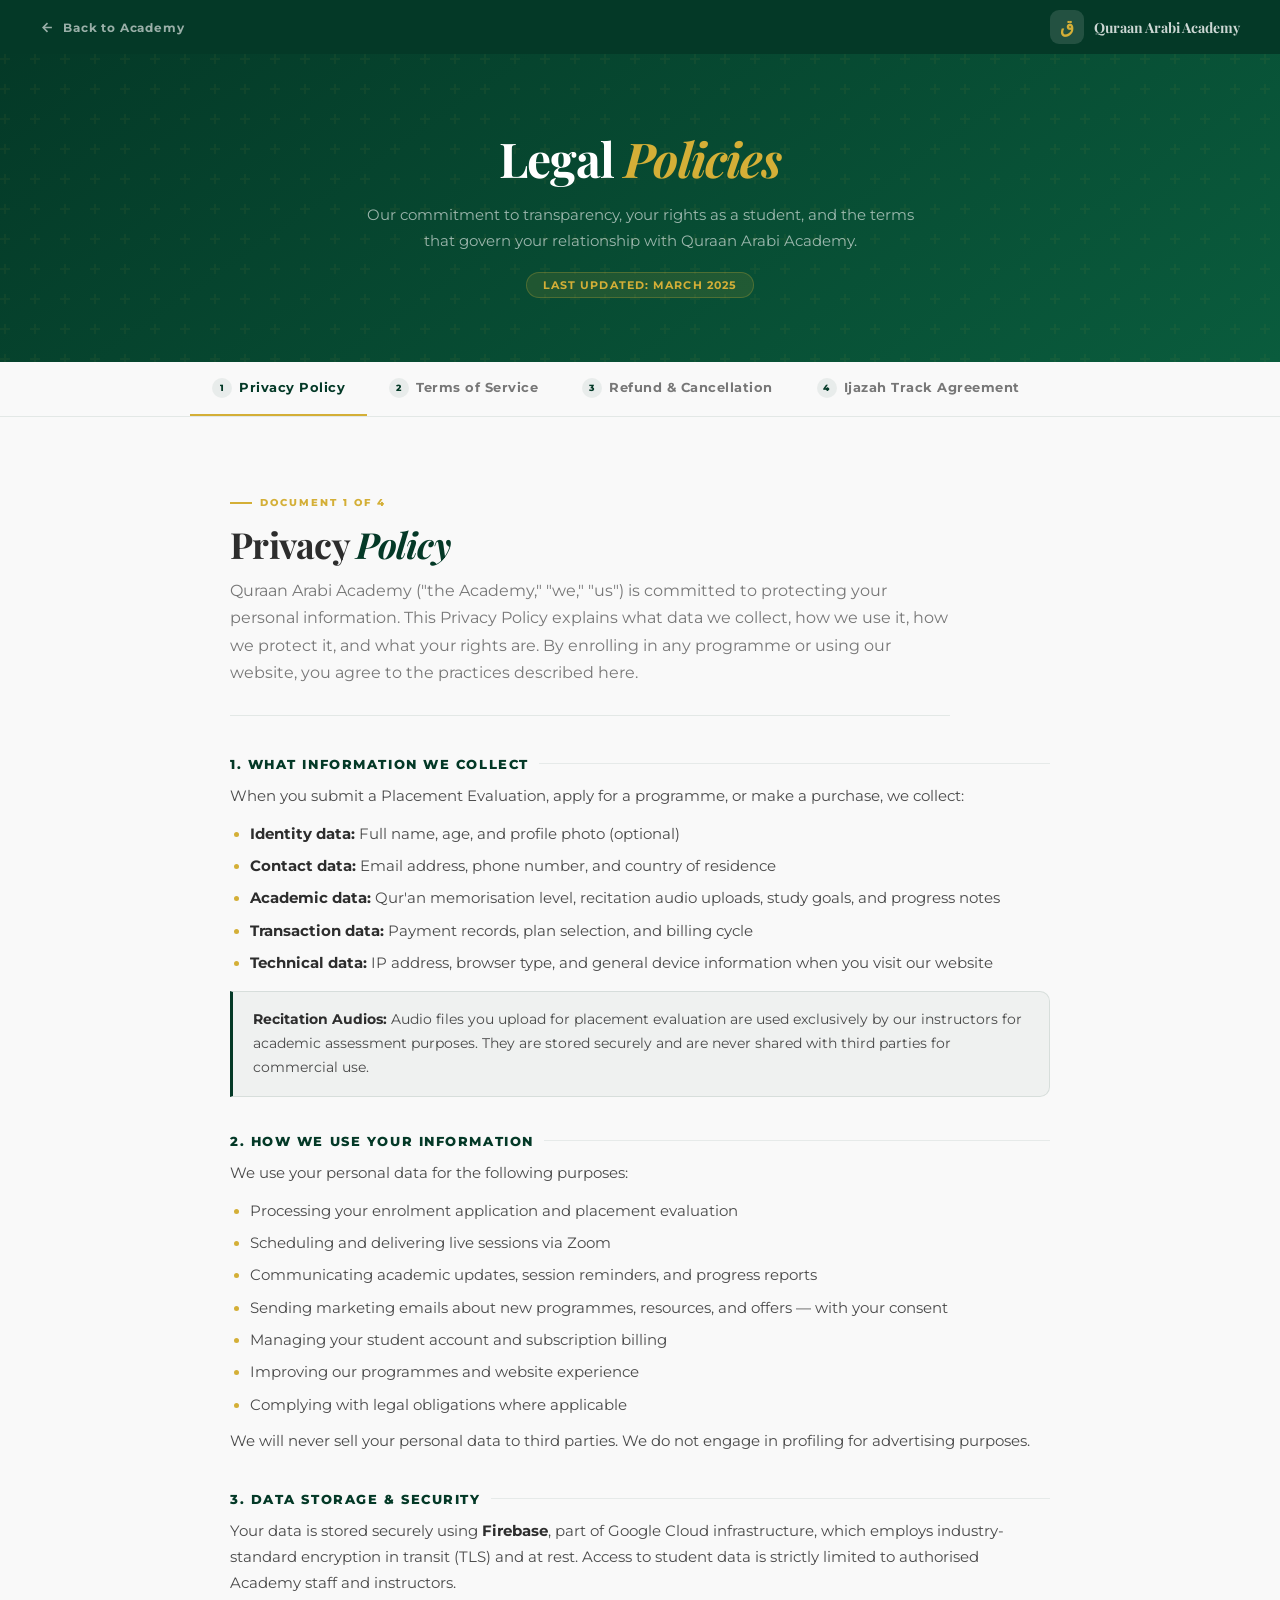
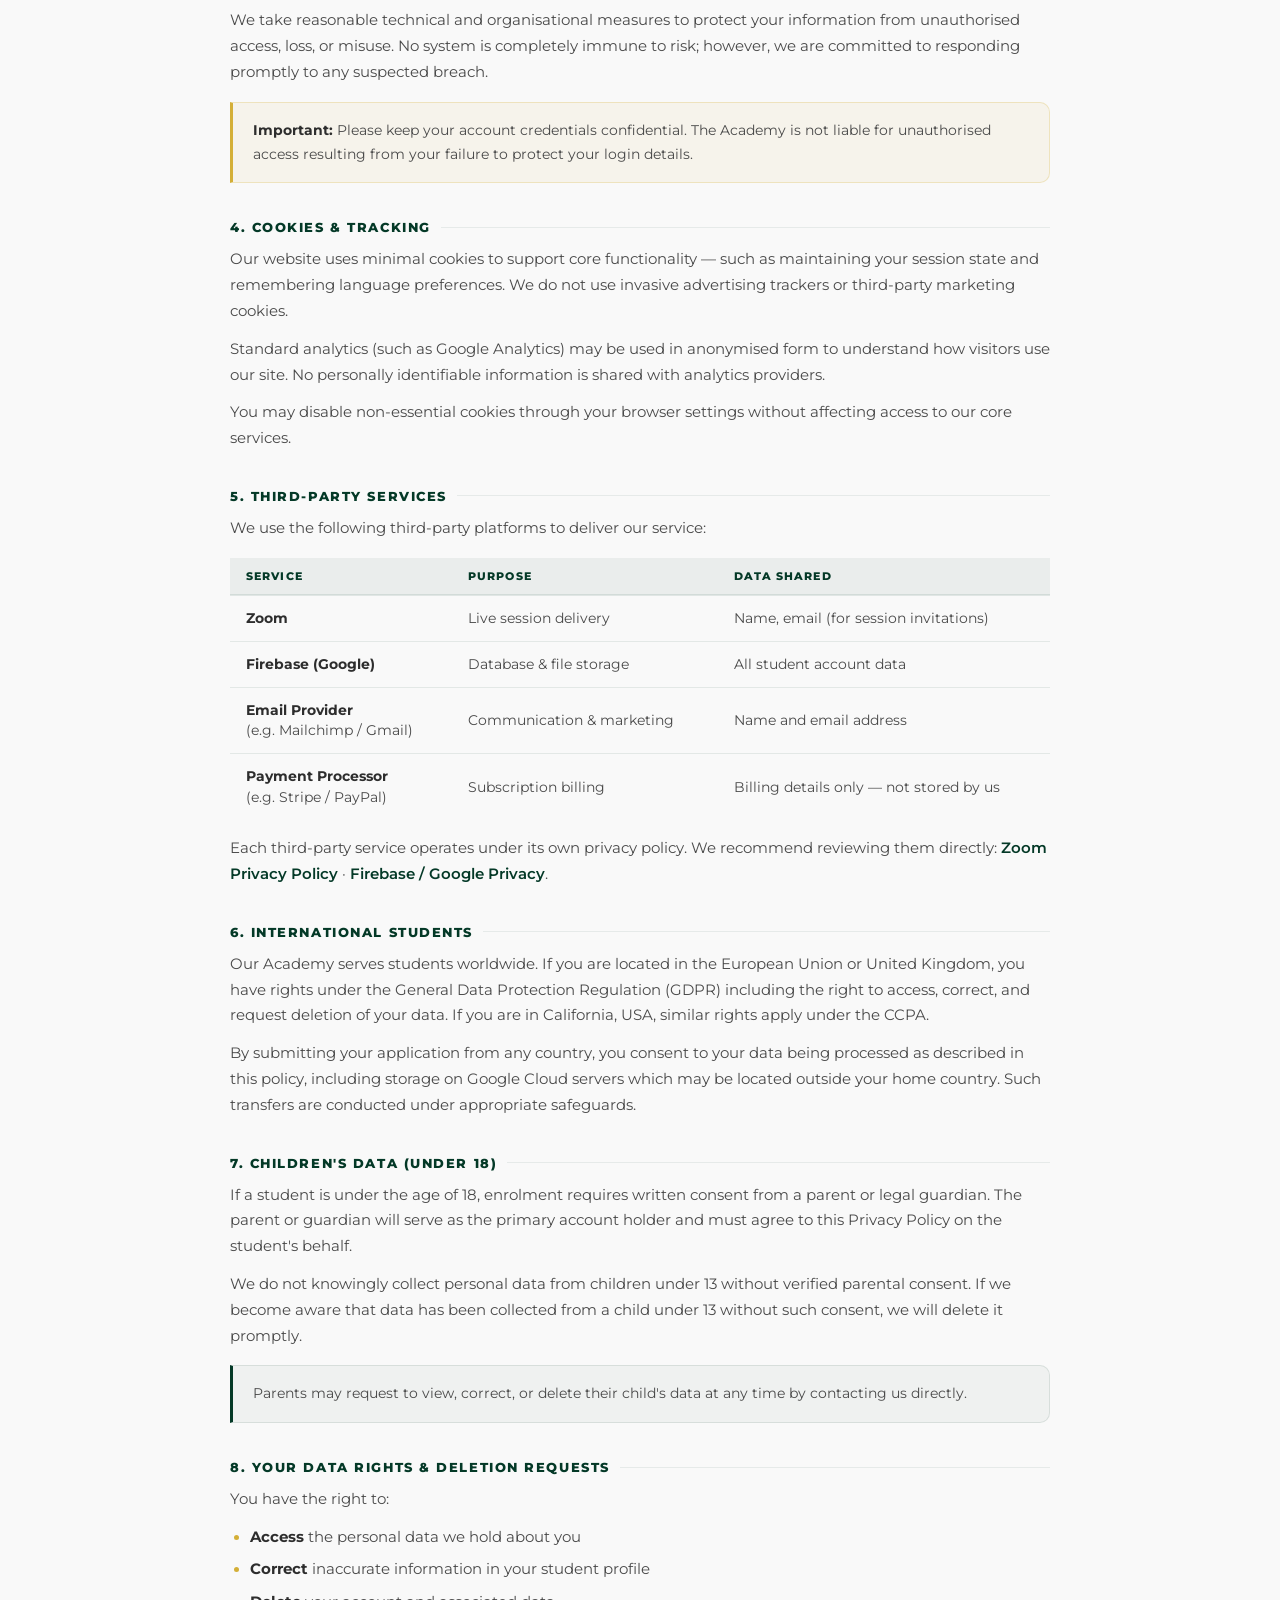
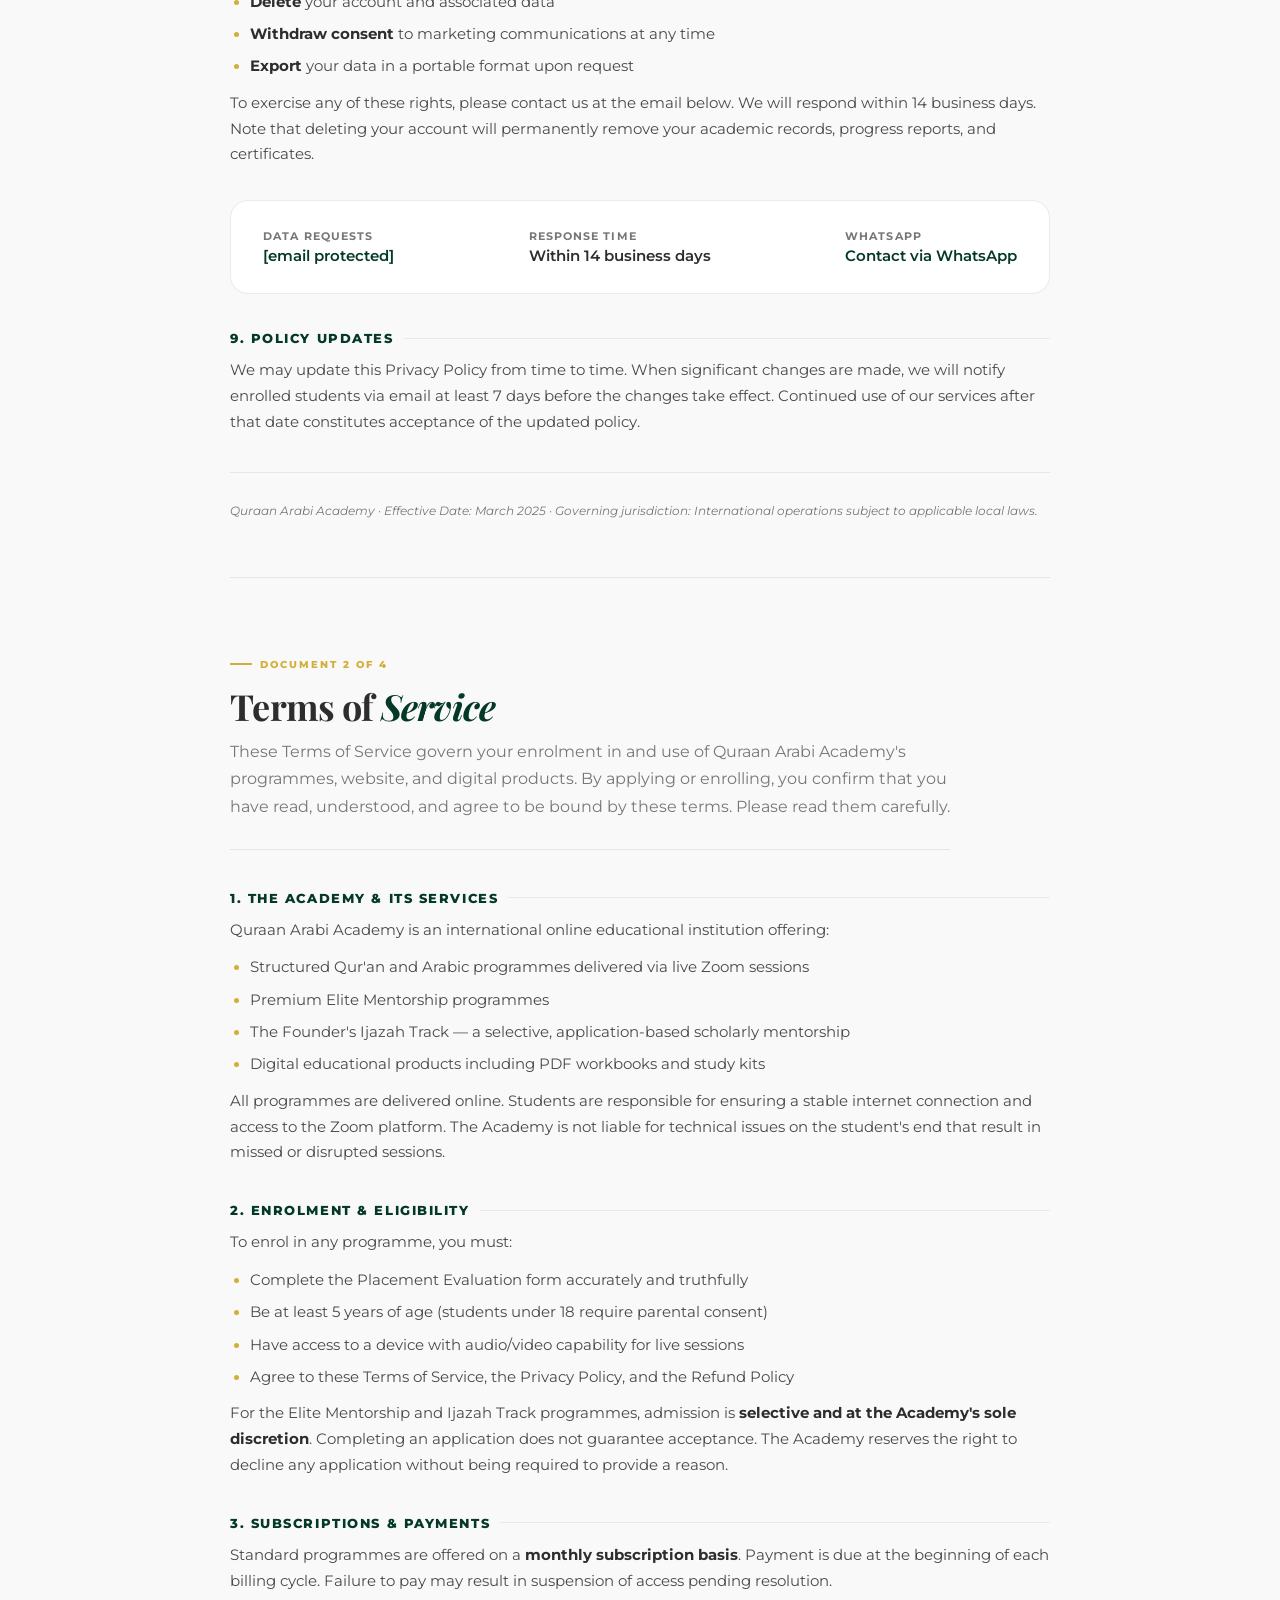
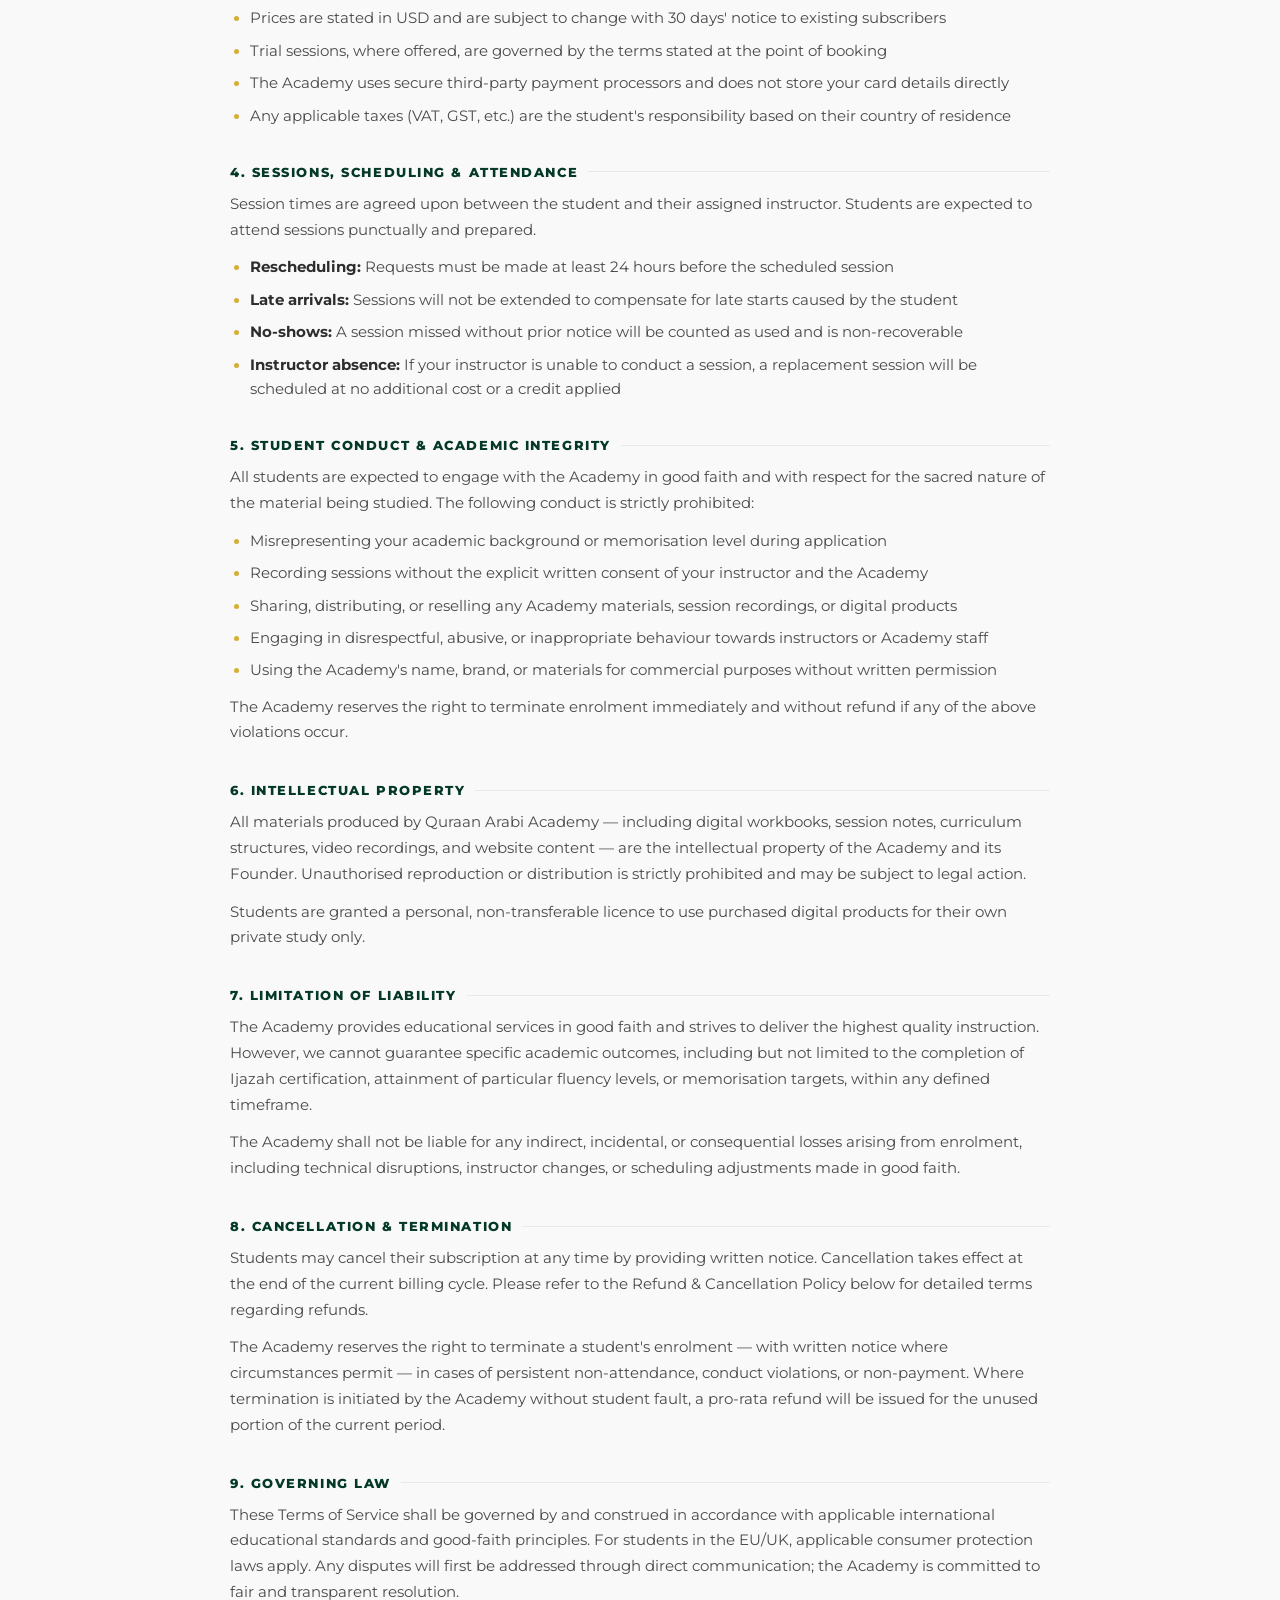
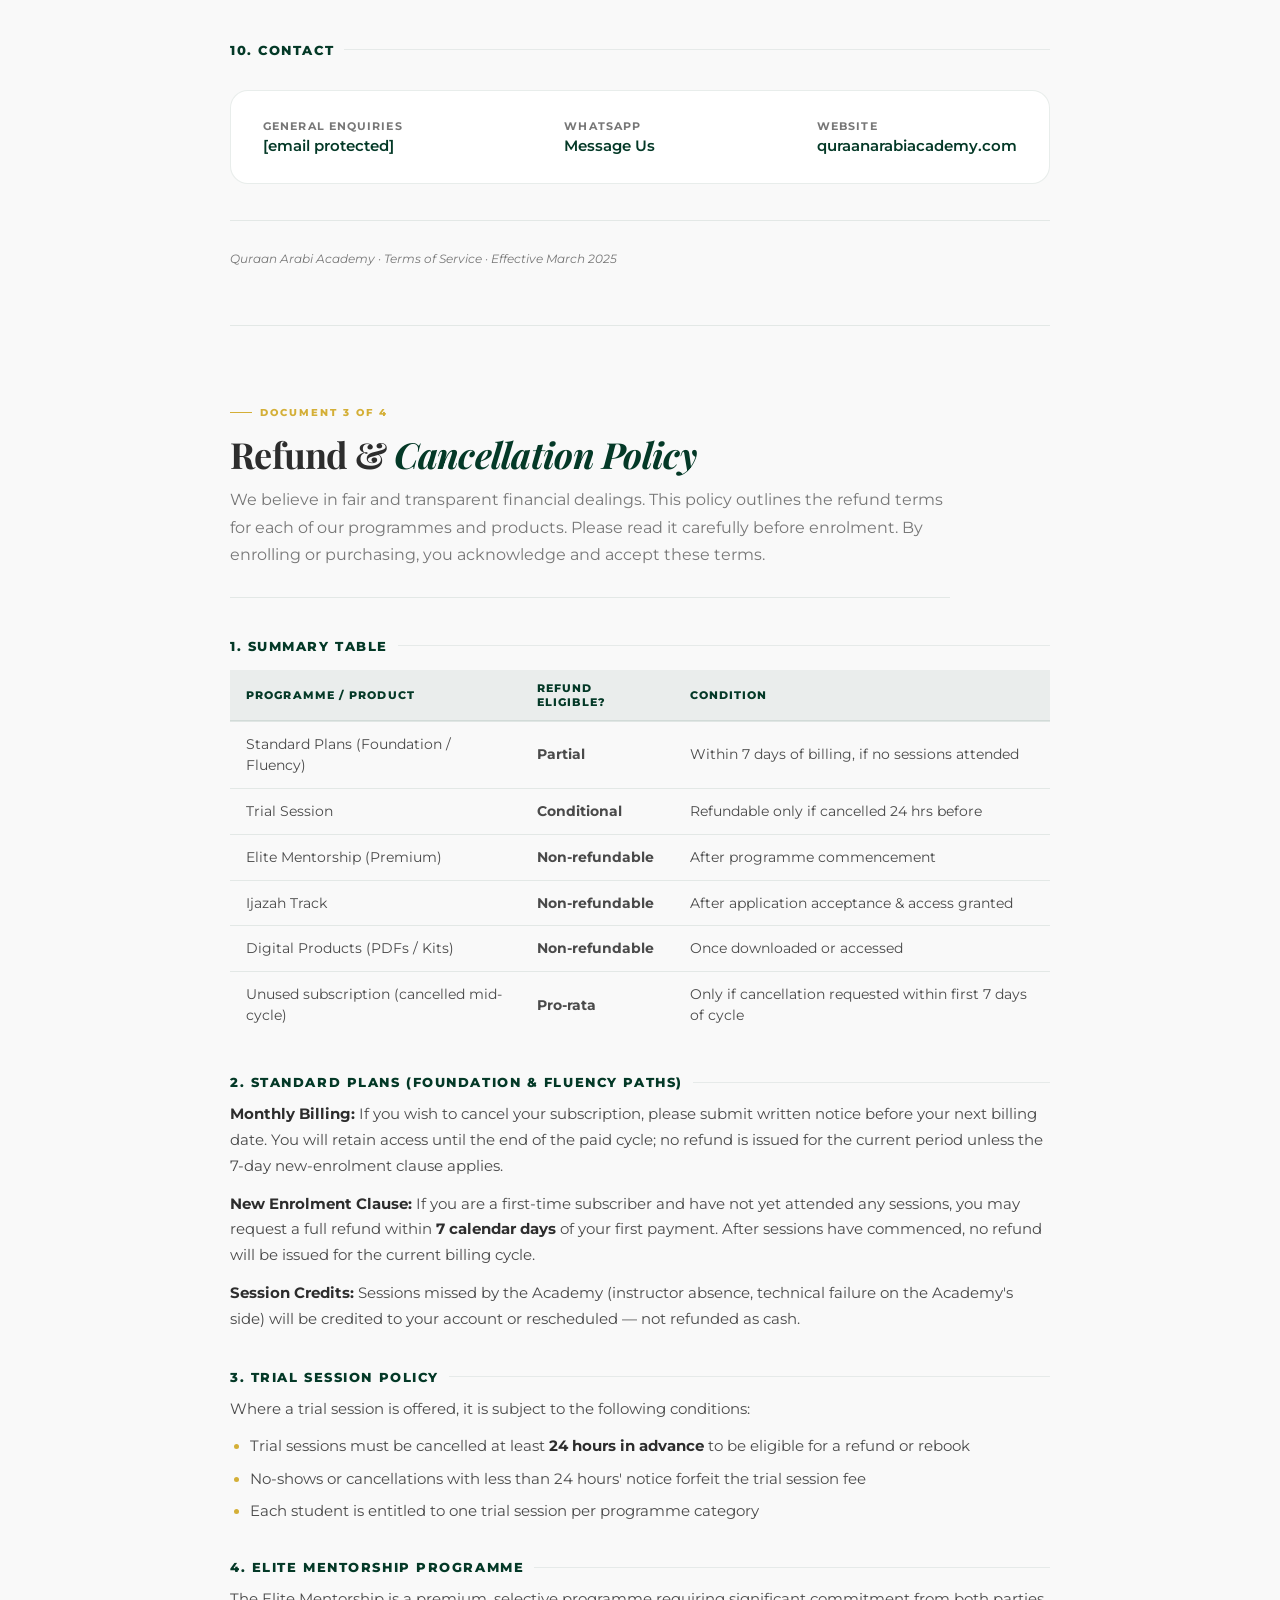
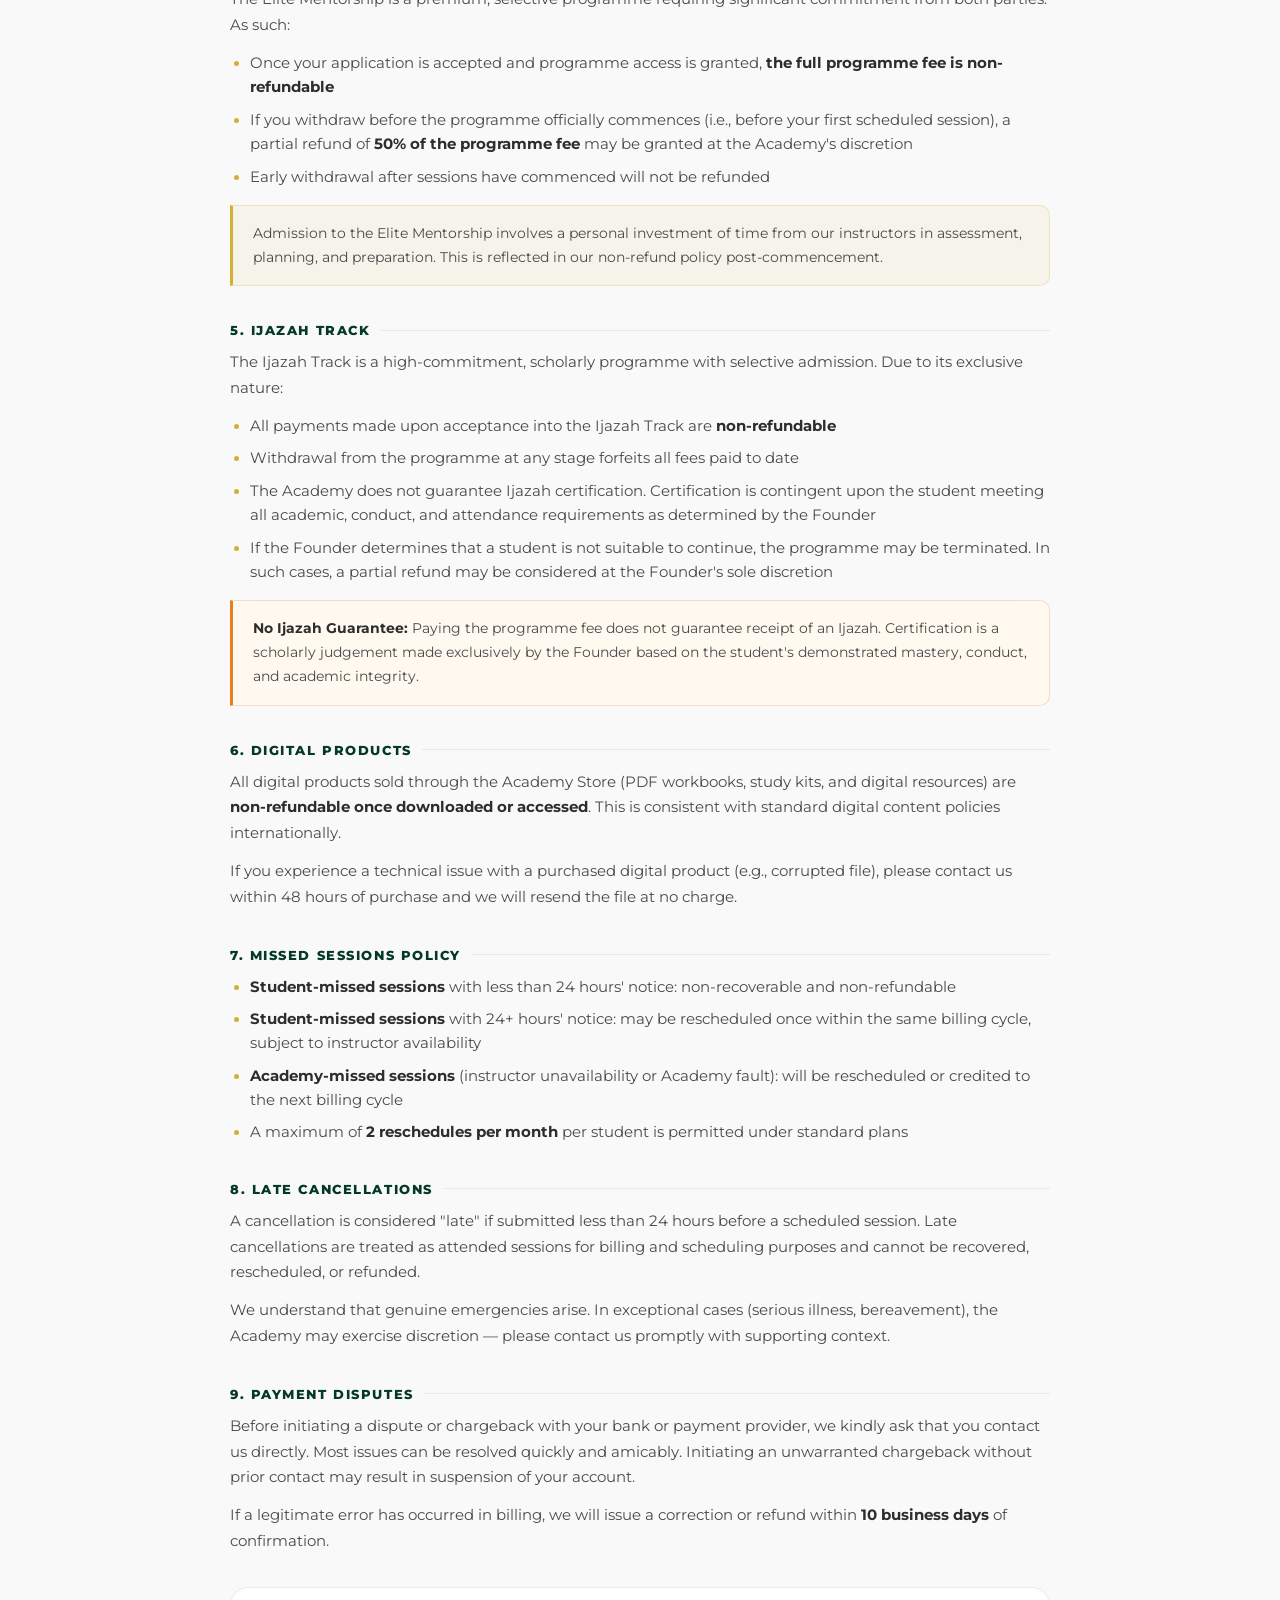
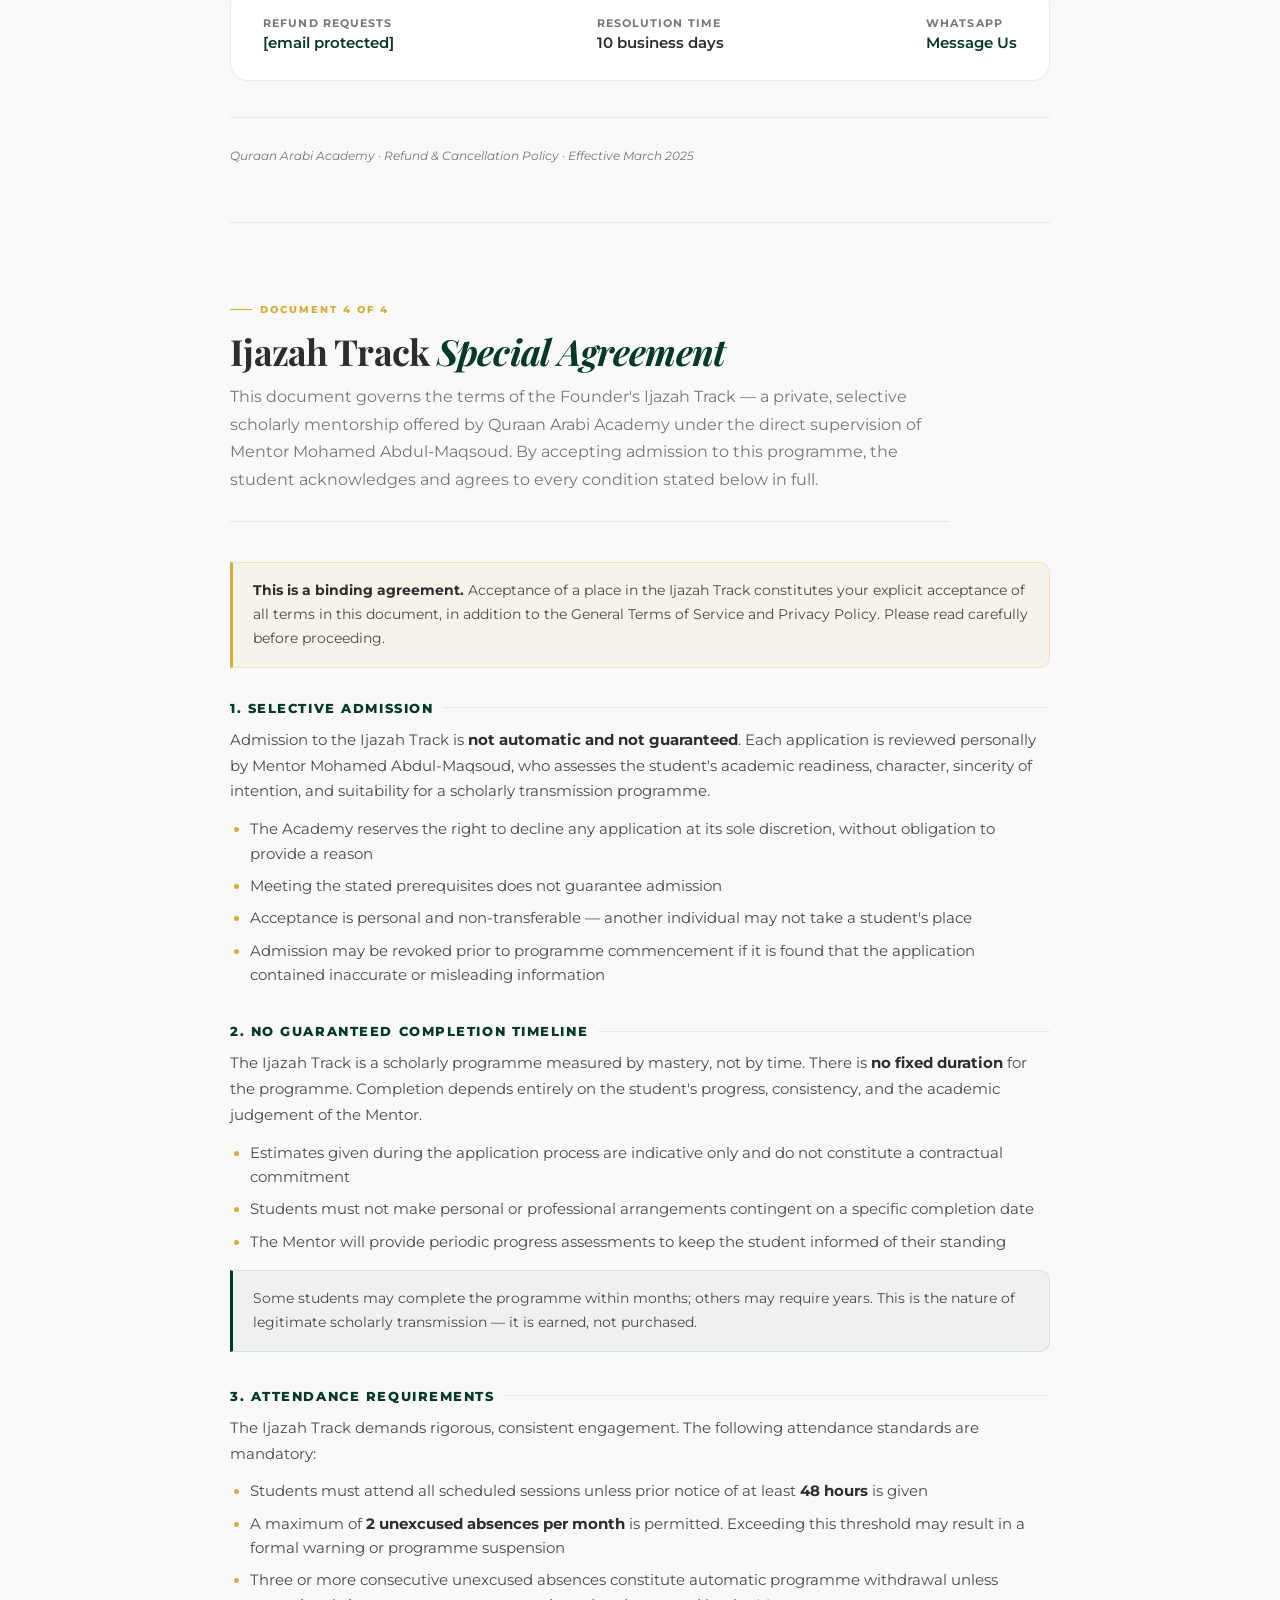
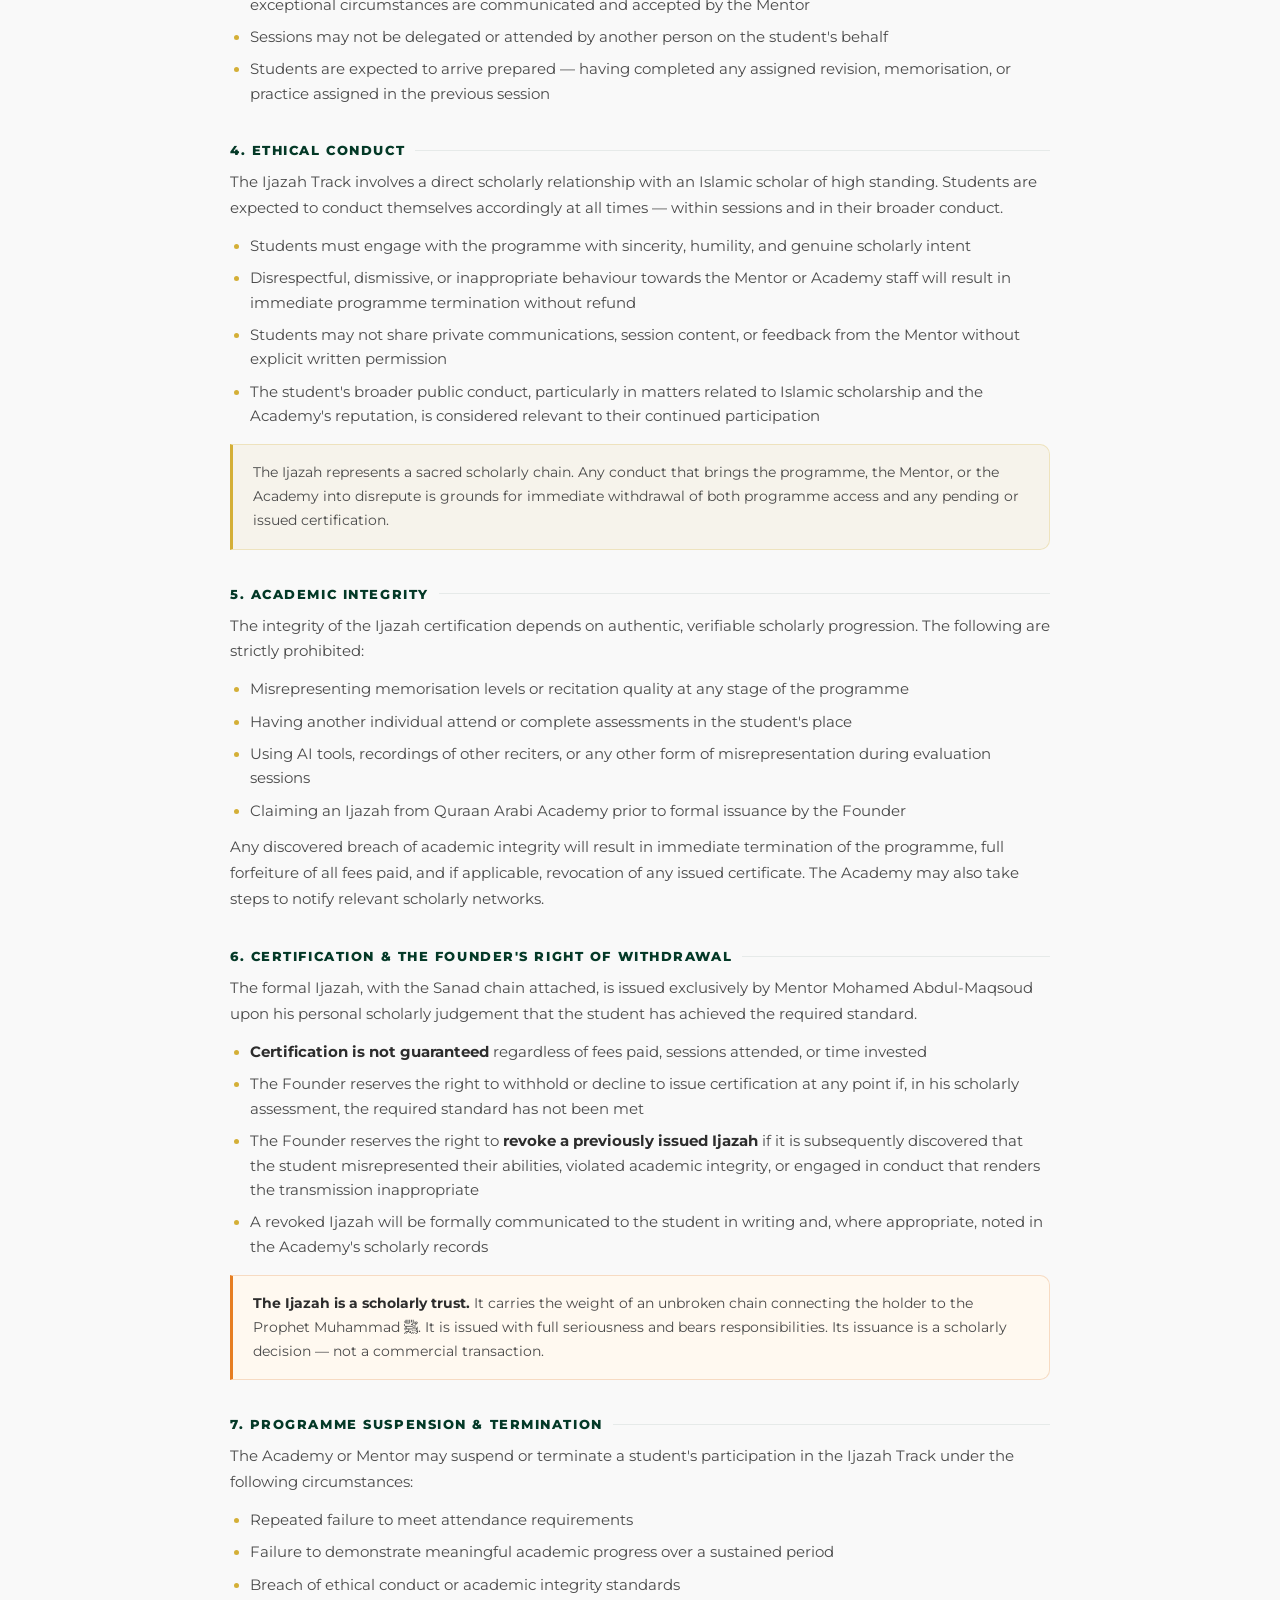
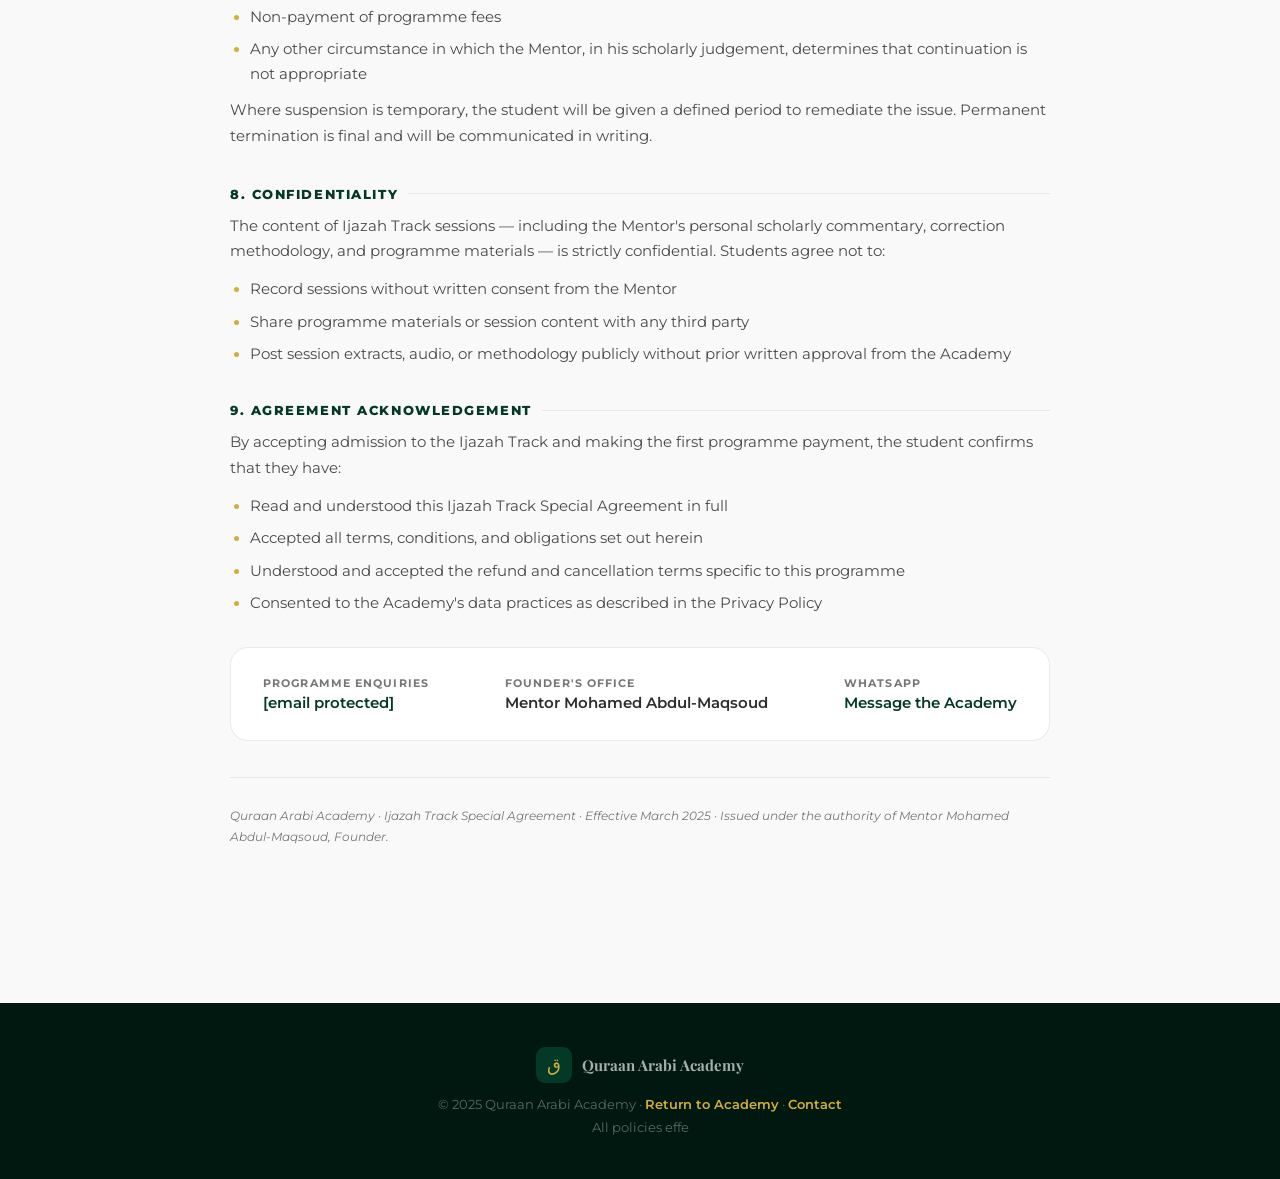
==== commit 6656917e: "Add files via upload" ====
--- a/legal.html
+++ b/legal.html
@@ -415,7 +415,7 @@
     </ul>
     <p>To exercise any of these rights, please contact us at the email below. We will respond within 14 business days. Note that deleting your account will permanently remove your academic records, progress reports, and certificates.</p>
     <div class="contact-strip">
-      <div><div class="cs-label">Data Requests</div><div class="cs-val"><a href="mailto:privacy@quraanarabiacademy.com">privacy@quraanarabiacademy.com</a></div></div>
+      <div><div class="cs-label">Data Requests</div><div class="cs-val"><a href="/cdn-cgi/l/email-protection#94e4e6fde2f5f7edd4e5e1e6f5f5faf5e6f5f6fdf5f7f5f0f1f9edbaf7fbf9"><span class="__cf_email__" data-cfemail="8dfdffe4fbeceef4cdfcf8ffecece3ecffecefe4eceeece9e8e0f4a3eee2e0">[email&#160;protected]</span></a></div></div>
       <div><div class="cs-label">Response Time</div><div class="cs-val">Within 14 business days</div></div>
       <div><div class="cs-label">WhatsApp</div><div class="cs-val"><a href="https://wa.me/1234567890">Contact via WhatsApp</a></div></div>
     </div>
@@ -523,7 +523,7 @@
   <div class="ps">
     <div class="ps-title">10. Contact</div>
     <div class="contact-strip">
-      <div><div class="cs-label">General Enquiries</div><div class="cs-val"><a href="mailto:info@quraanarabiacademy.com">info@quraanarabiacademy.com</a></div></div>
+      <div><div class="cs-label">General Enquiries</div><div class="cs-val"><a href="/cdn-cgi/l/email-protection#670e09010827161215060609061506050e06040603020a1e4904080a"><span class="__cf_email__" data-cfemail="523b3c343d1223272033333c332033303b33313336373f2b7c313d3f">[email&#160;protected]</span></a></div></div>
       <div><div class="cs-label">WhatsApp</div><div class="cs-val"><a href="https://wa.me/1234567890">Message Us</a></div></div>
       <div><div class="cs-label">Website</div><div class="cs-val"><a href="index.html">quraanarabiacademy.com</a></div></div>
     </div>
@@ -625,7 +625,7 @@
     <p>Before initiating a dispute or chargeback with your bank or payment provider, we kindly ask that you contact us directly. Most issues can be resolved quickly and amicably. Initiating an unwarranted chargeback without prior contact may result in suspension of your account.</p>
     <p>If a legitimate error has occurred in billing, we will issue a correction or refund within <strong>10 business days</strong> of confirmation.</p>
     <div class="contact-strip">
-      <div><div class="cs-label">Refund Requests</div><div class="cs-val"><a href="mailto:billing@quraanarabiacademy.com">billing@quraanarabiacademy.com</a></div></div>
+      <div><div class="cs-label">Refund Requests</div><div class="cs-val"><a href="/cdn-cgi/l/email-protection#17757e7b7b7e797057666265767679766576757e76747673727a6e3974787a"><span class="__cf_email__" data-cfemail="a6c4cfcacacfc8c1e6d7d3d4c7c7c8c7d4c7c4cfc7c5c7c2c3cbdf88c5c9cb">[email&#160;protected]</span></a></div></div>
       <div><div class="cs-label">Resolution Time</div><div class="cs-val">10 business days</div></div>
       <div><div class="cs-label">WhatsApp</div><div class="cs-val"><a href="https://wa.me/1234567890">Message Us</a></div></div>
     </div>
@@ -748,7 +748,7 @@
       <li>Consented to the Academy's data practices as described in the Privacy Policy</li>
     </ul>
     <div class="contact-strip">
-      <div><div class="cs-label">Programme Enquiries</div><div class="cs-val"><a href="mailto:ijazah@quraanarabiacademy.com">ijazah@quraanarabiacademy.com</a></div></div>
+      <div><div class="cs-label">Programme Enquiries</div><div class="cs-val"><a href="/cdn-cgi/l/email-protection#6801020912090028191d1a090906091a090a01090b090c0d0511460b0705"><span class="__cf_email__" data-cfemail="d3bab9b2a9b2bb93a2a6a1b2b2bdb2a1b2b1bab2b0b2b7b6beaafdb0bcbe">[email&#160;protected]</span></a></div></div>
       <div><div class="cs-label">Founder's Office</div><div class="cs-val">Mentor Mohamed Abdul-Maqsoud</div></div>
       <div><div class="cs-label">WhatsApp</div><div class="cs-val"><a href="https://wa.me/1234567890">Message the Academy</a></div></div>
     </div>
@@ -765,24 +765,5 @@
     <div class="lf-mark">ق</div>
     <div class="lf-name">Quraan Arabi Academy</div>
   </div>
-  <p>© 2025 Quraan Arabi Academy · <a href="index.html">Return to Academy</a> · <a href="mailto:info@quraanarabiacademy.com">Contact</a></p>
-  <p style="margin-top:8px;">All policies effective March 2025. Subject to periodic review.</p>
-</footer>
-
-<script>
-// Highlight active nav link on scroll
-const sections = document.querySelectorAll('.policy-block[id]');
-const navLinks = document.querySelectorAll('.legal-nav a');
-const observer = new IntersectionObserver(entries => {
-  entries.forEach(entry => {
-    if (entry.isIntersecting) {
-      navLinks.forEach(l => l.classList.remove('active'));
-      const link = document.querySelector('.legal-nav a[href="#' + entry.target.id + '"]');
-      if (link) link.classList.add('active');
-    }
-  });
-}, { rootMargin: '-20% 0px -70% 0px' });
-sections.forEach(s => observer.observe(s));
-</script>
-</body>
-</html>
+  <p>© 2025 Quraan Arabi Academy · <a href="index.html">Return to Academy</a> · <a href="/cdn-cgi/l/email-protection#dcb5b2bab39cada9aebdbdb2bdaebdbeb5bdbfbdb8b9b1a5f2bfb3b1">Contact</a></p>
+  <p style="margin-top:8px;">All policies effe
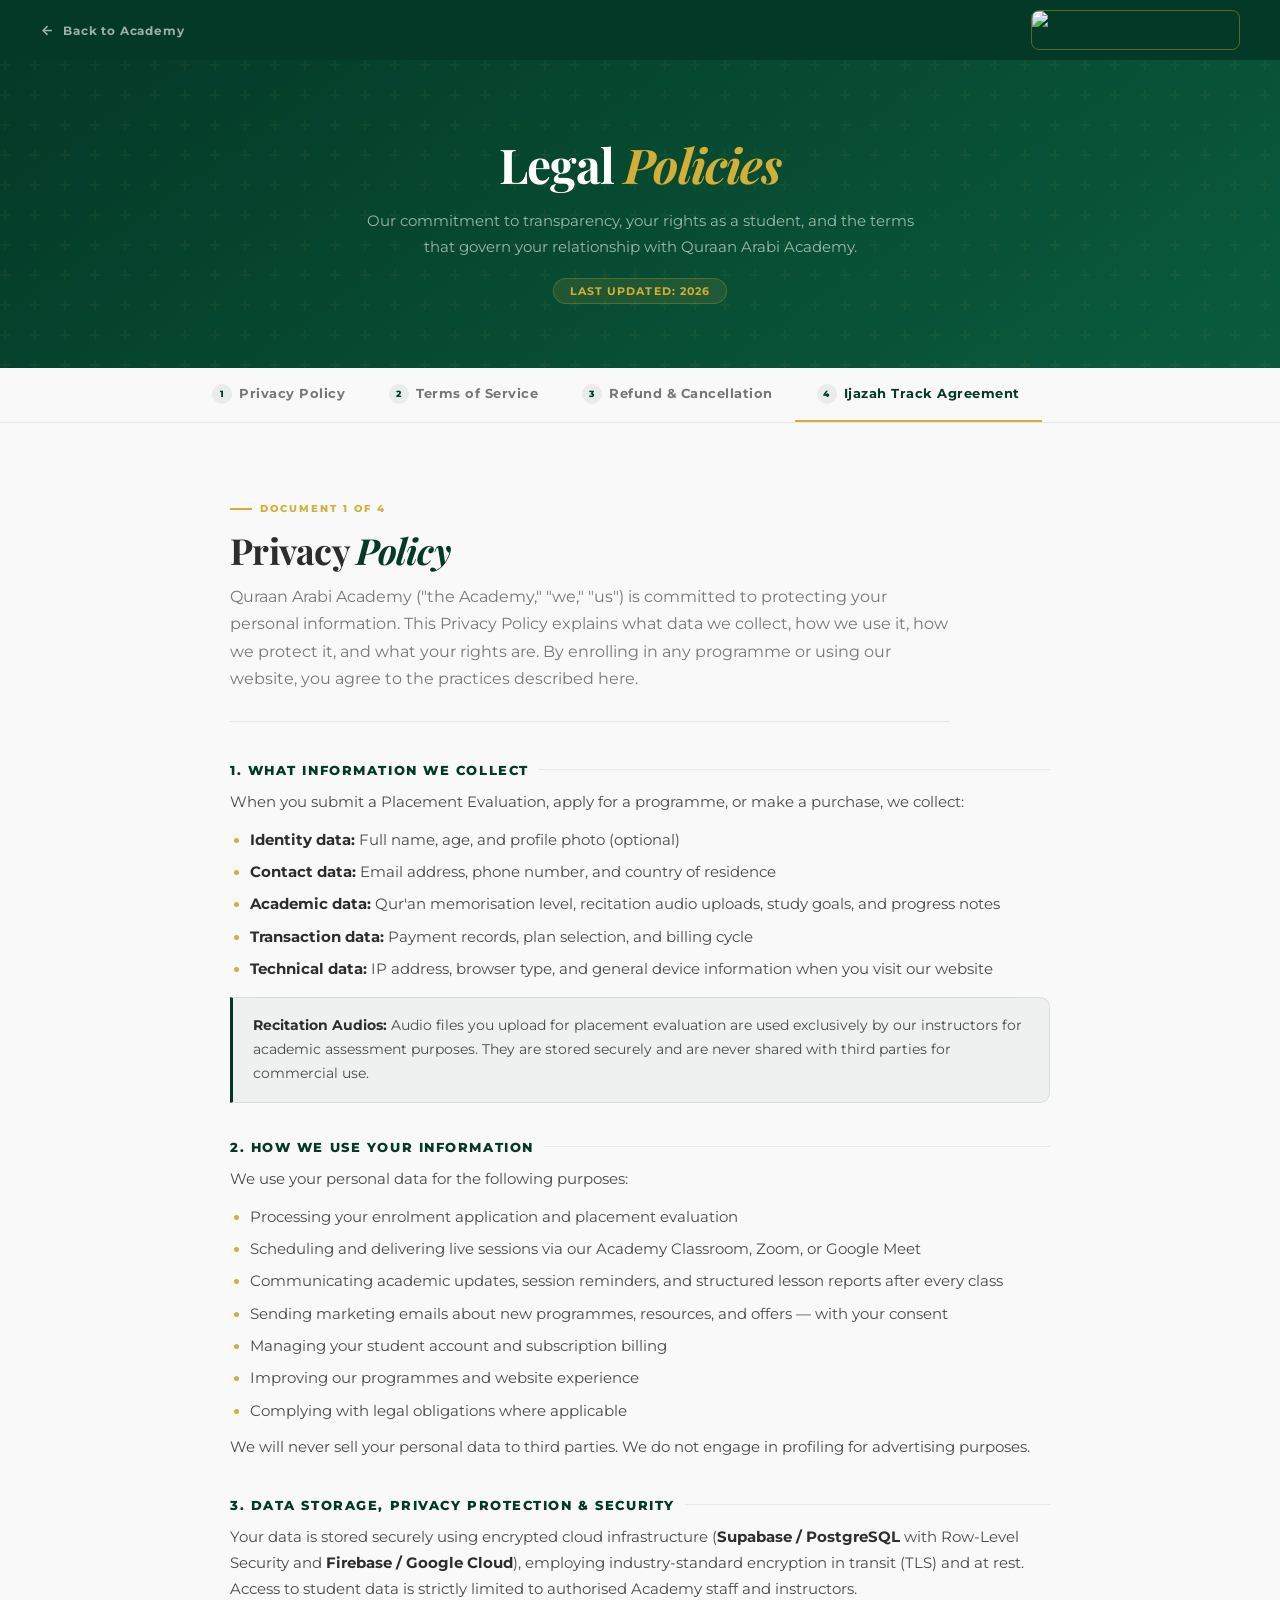
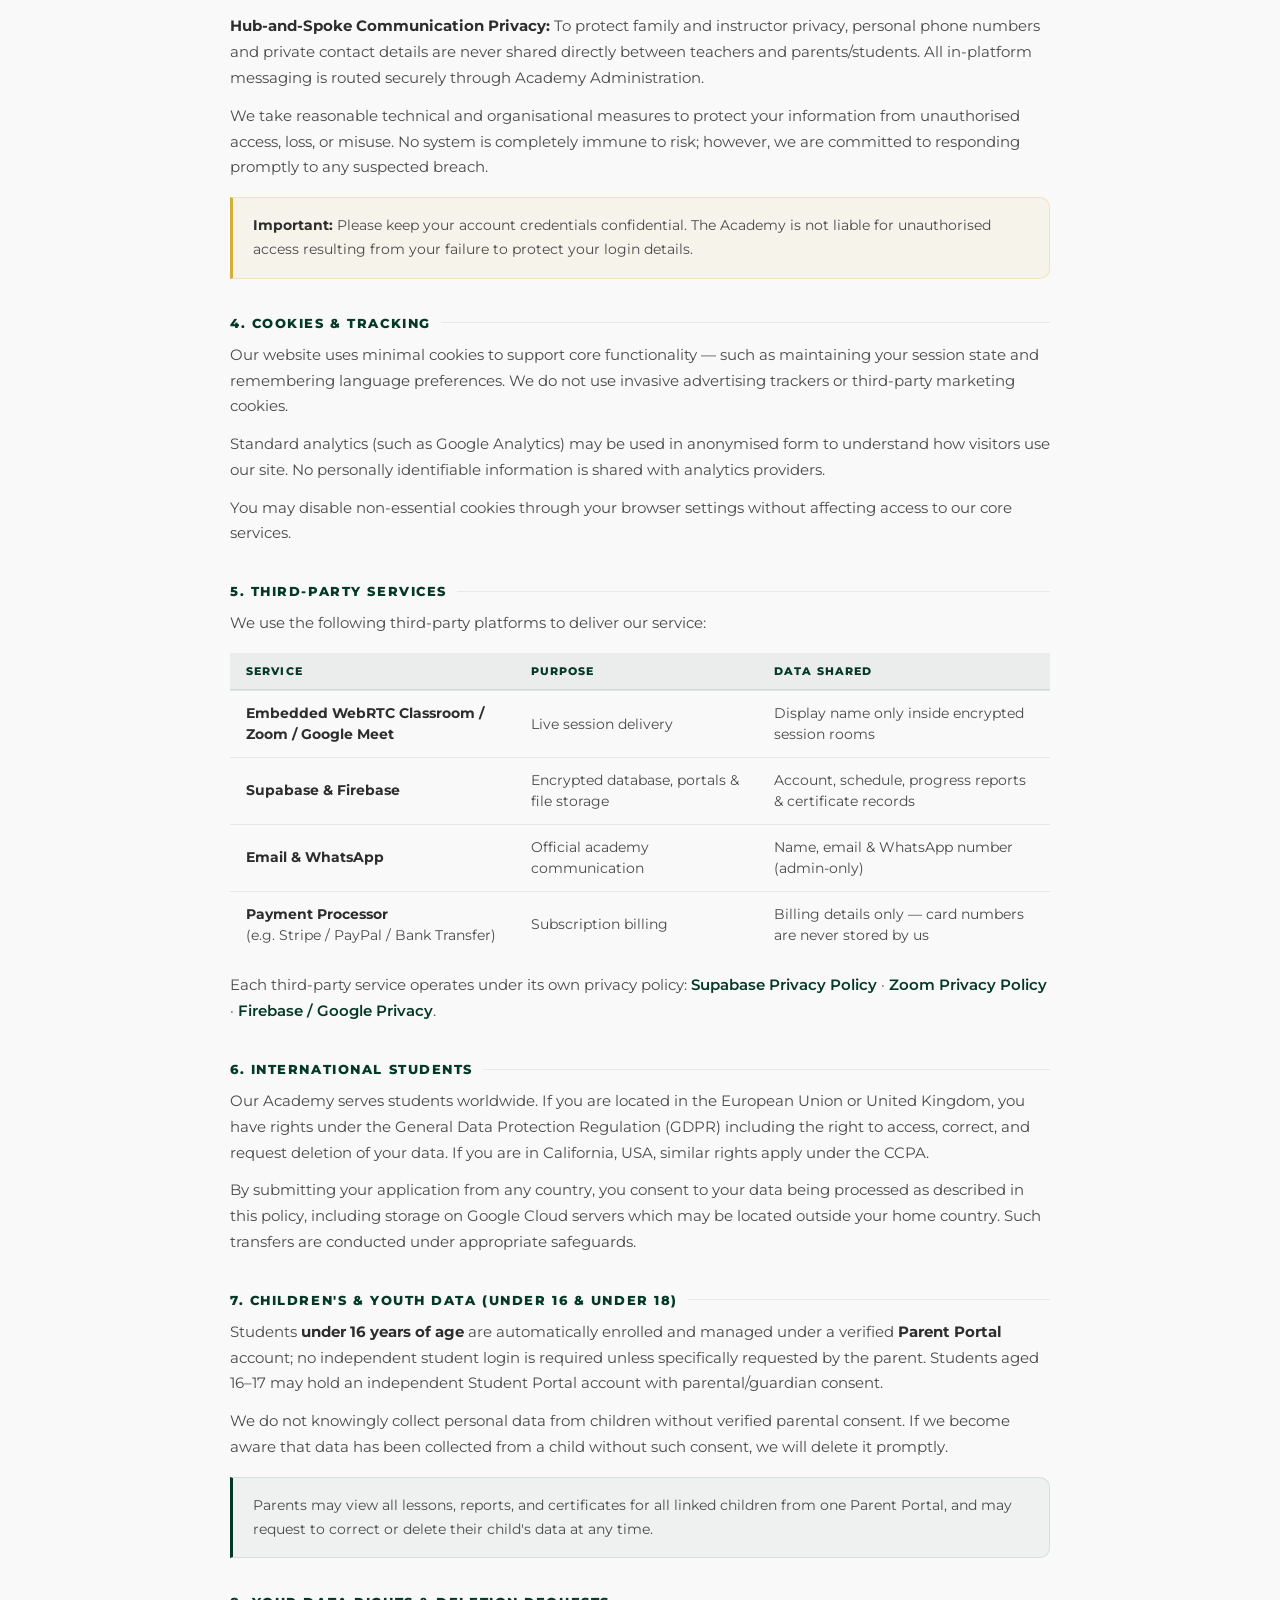
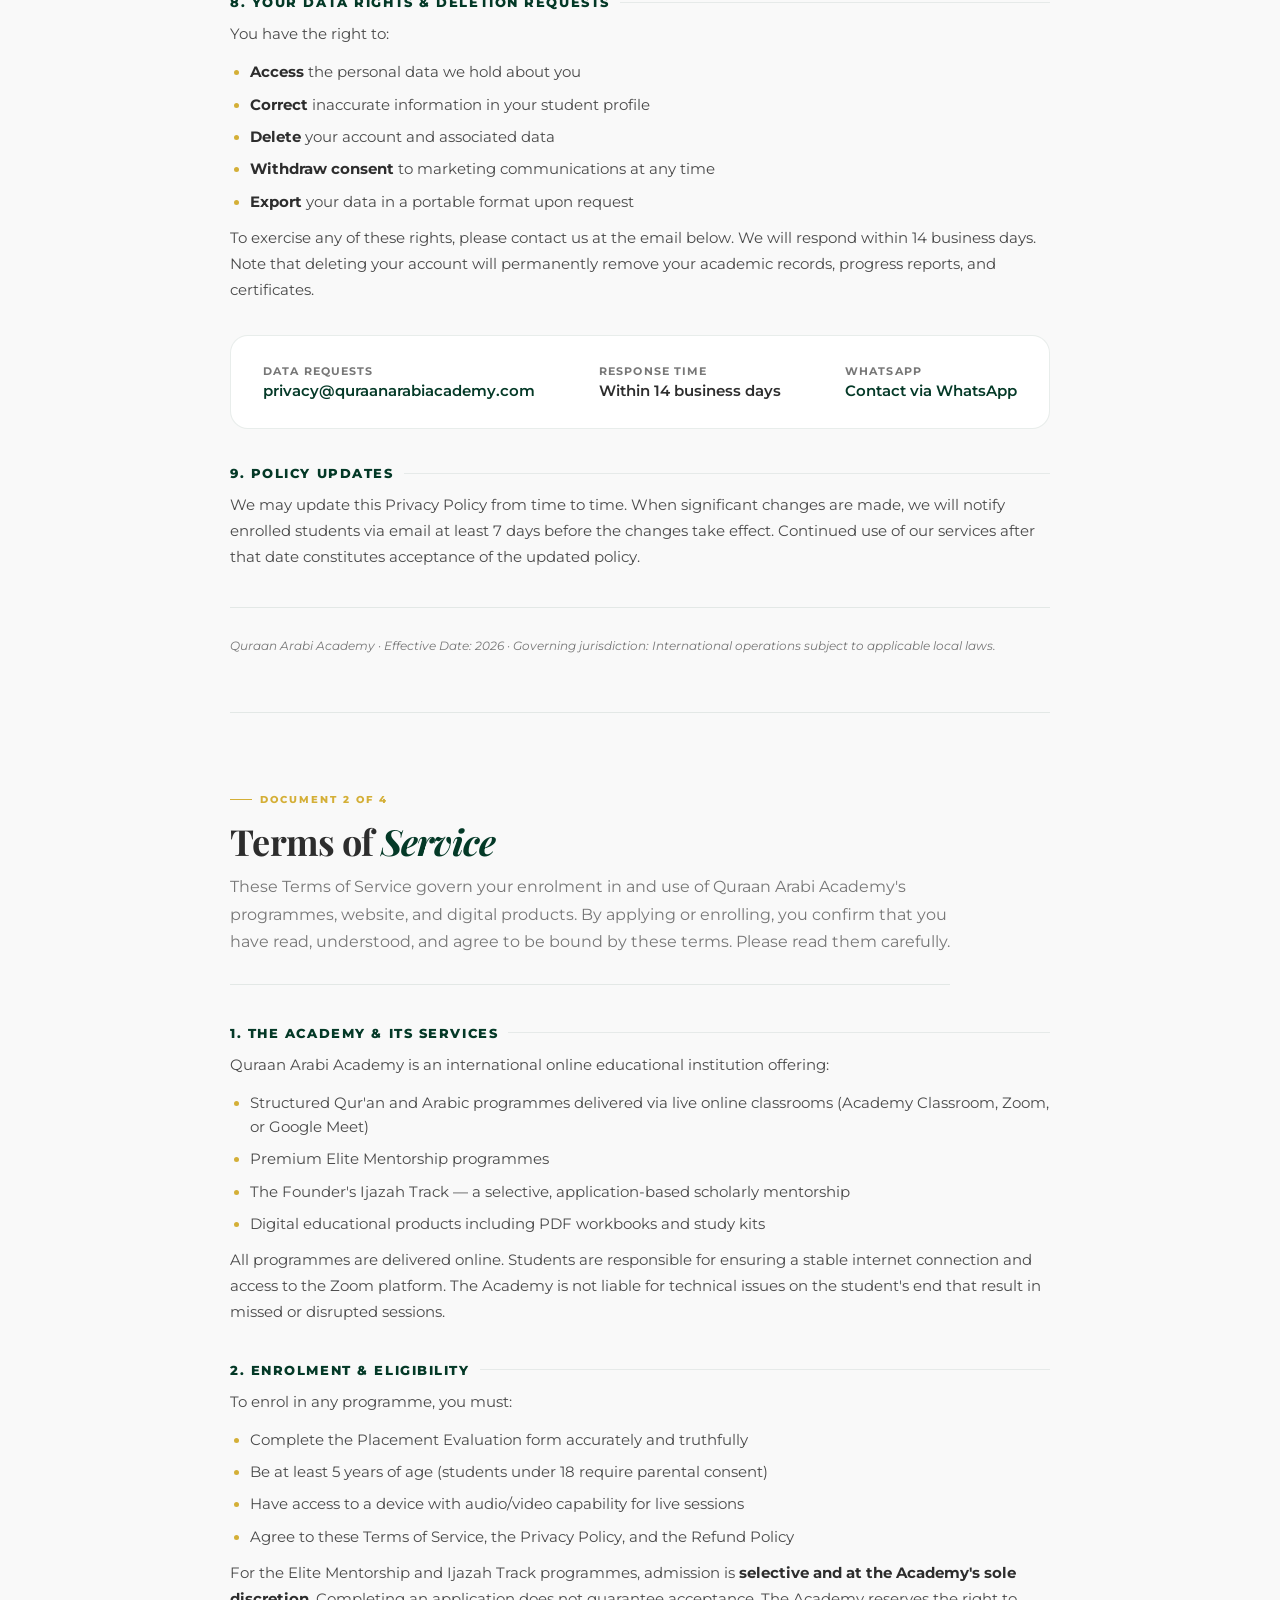
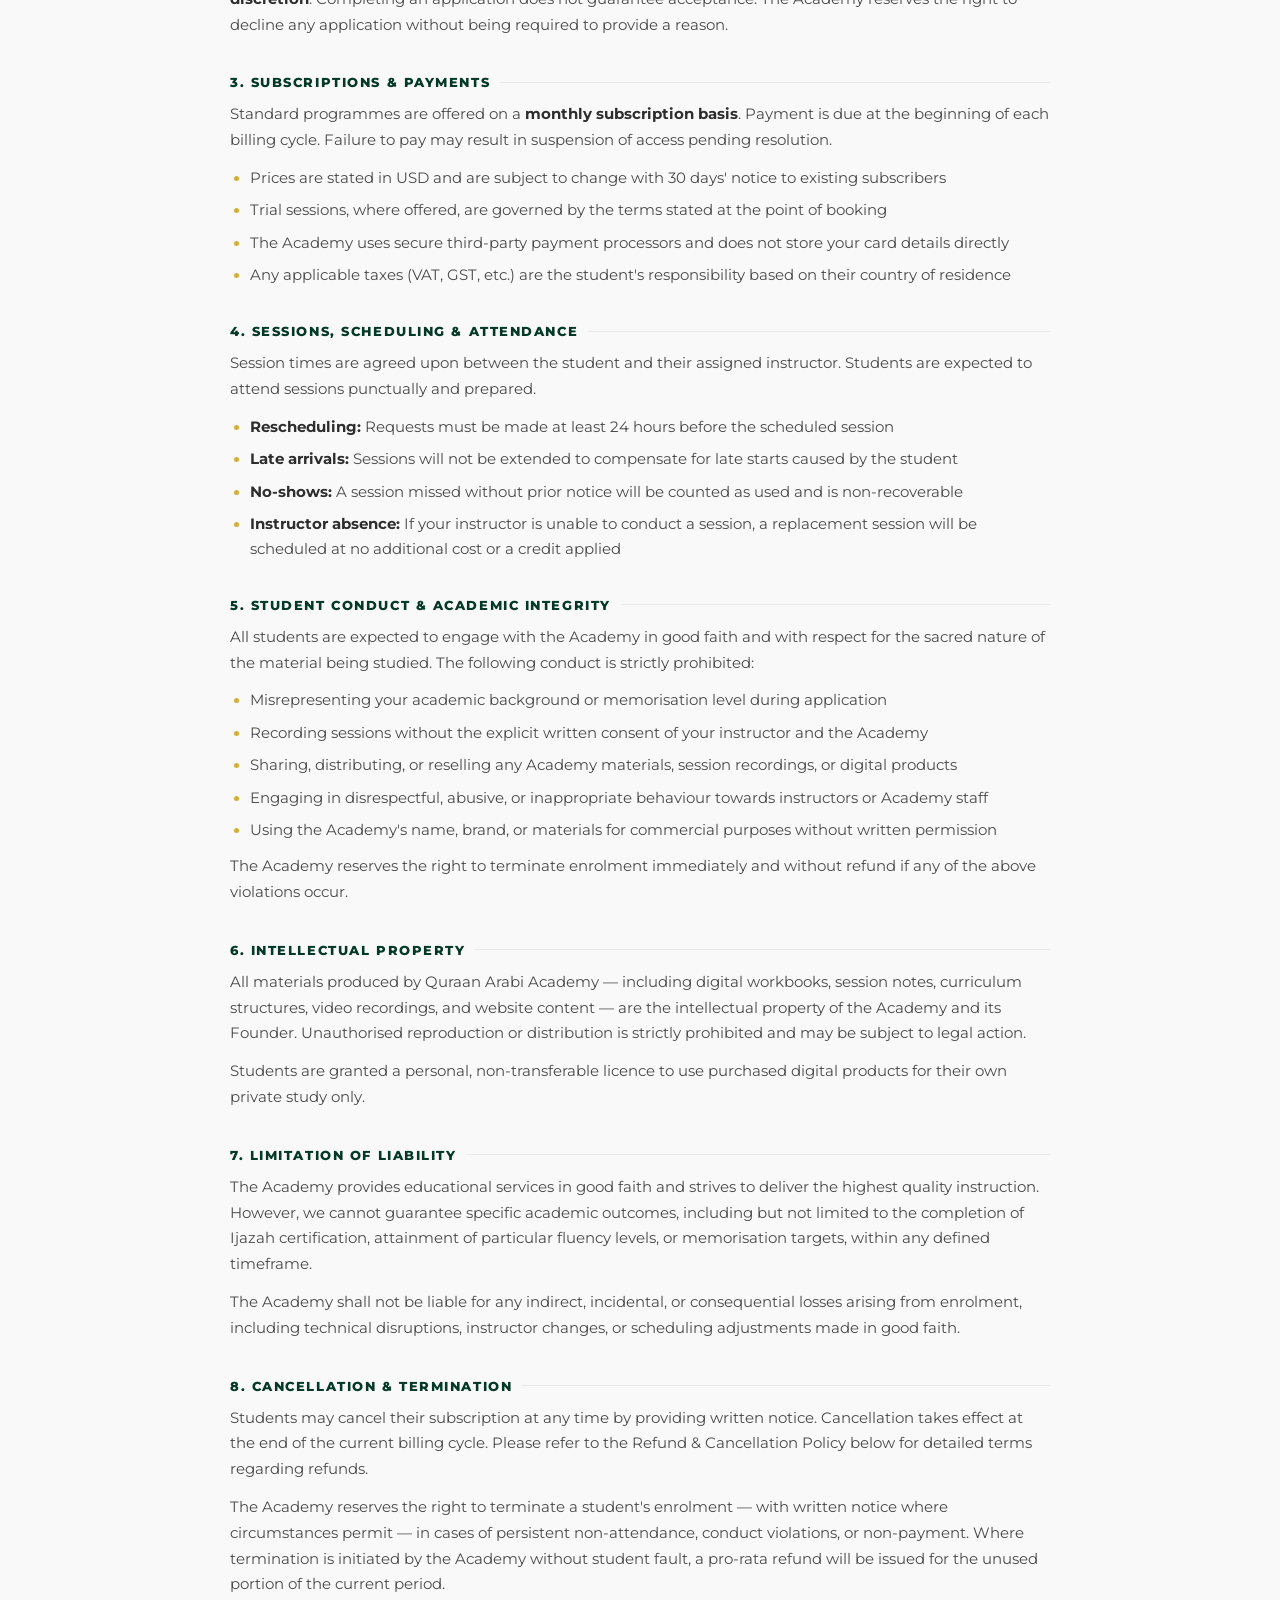
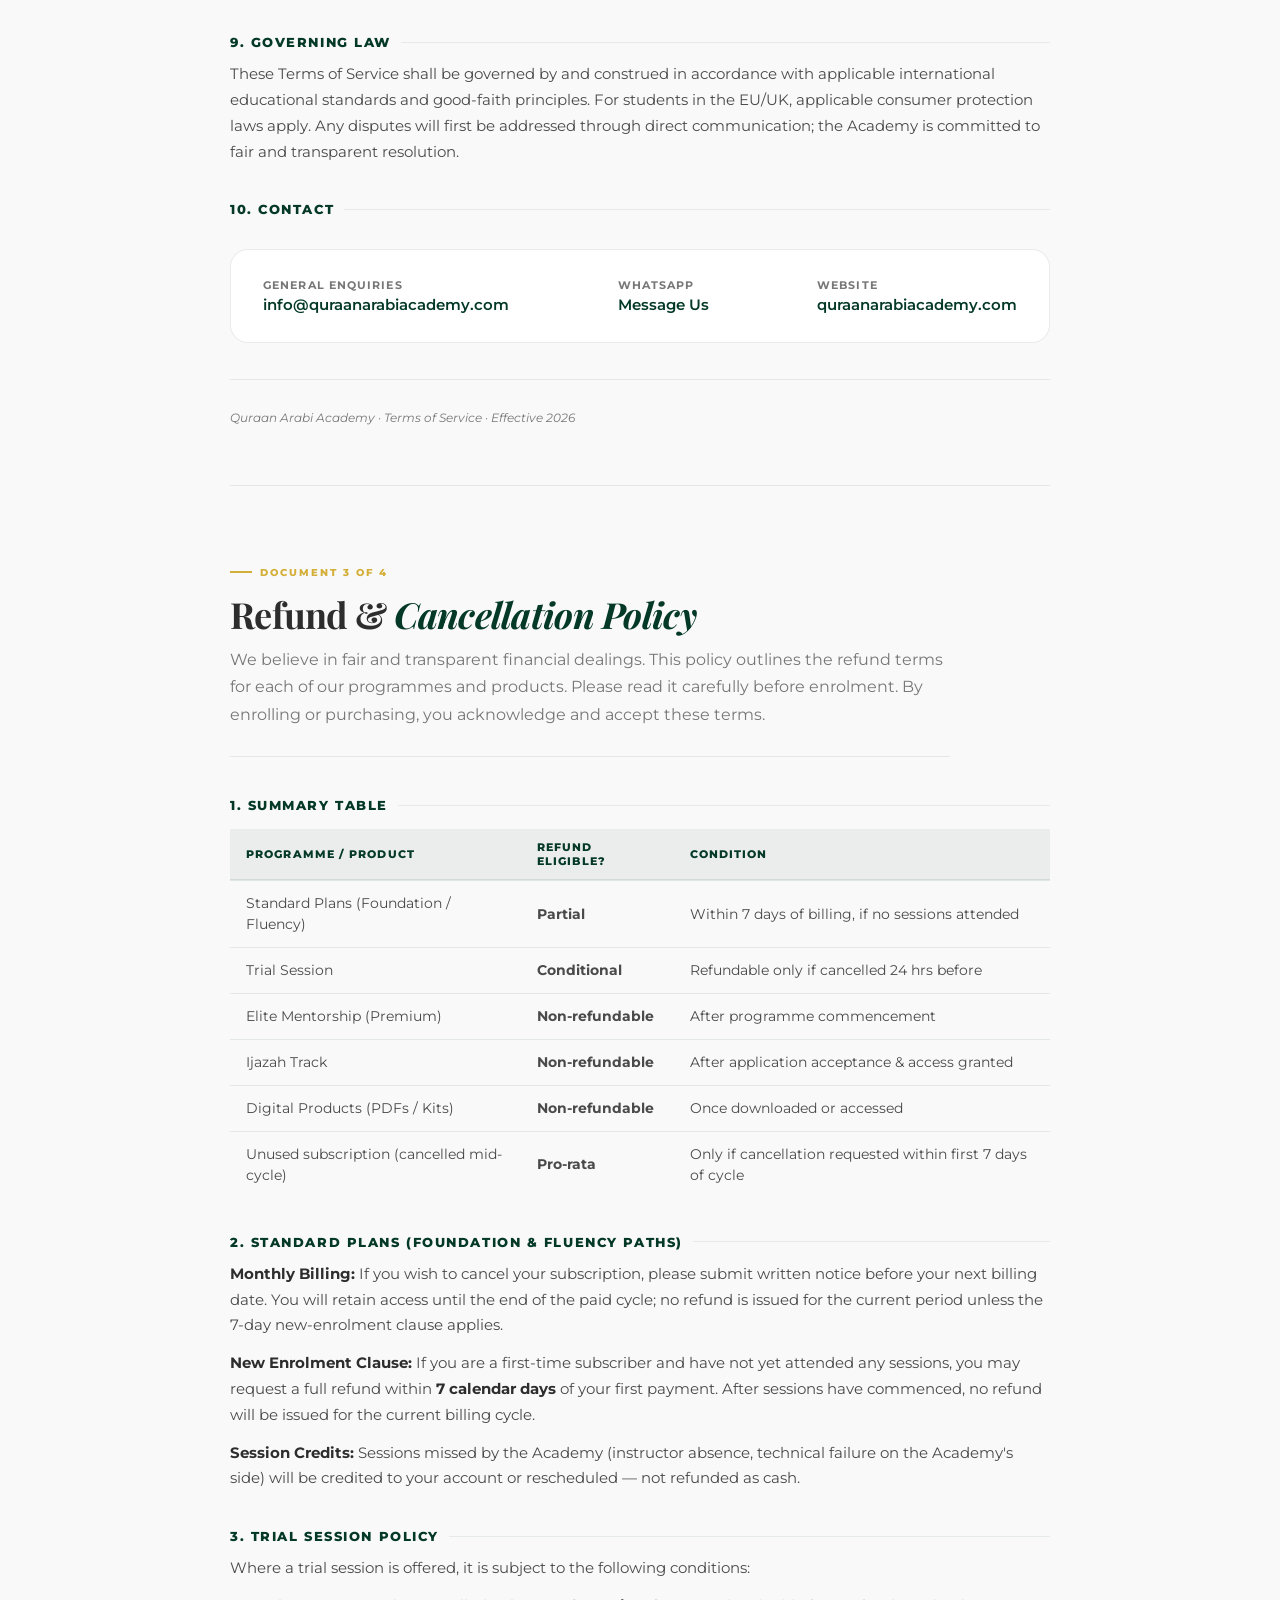
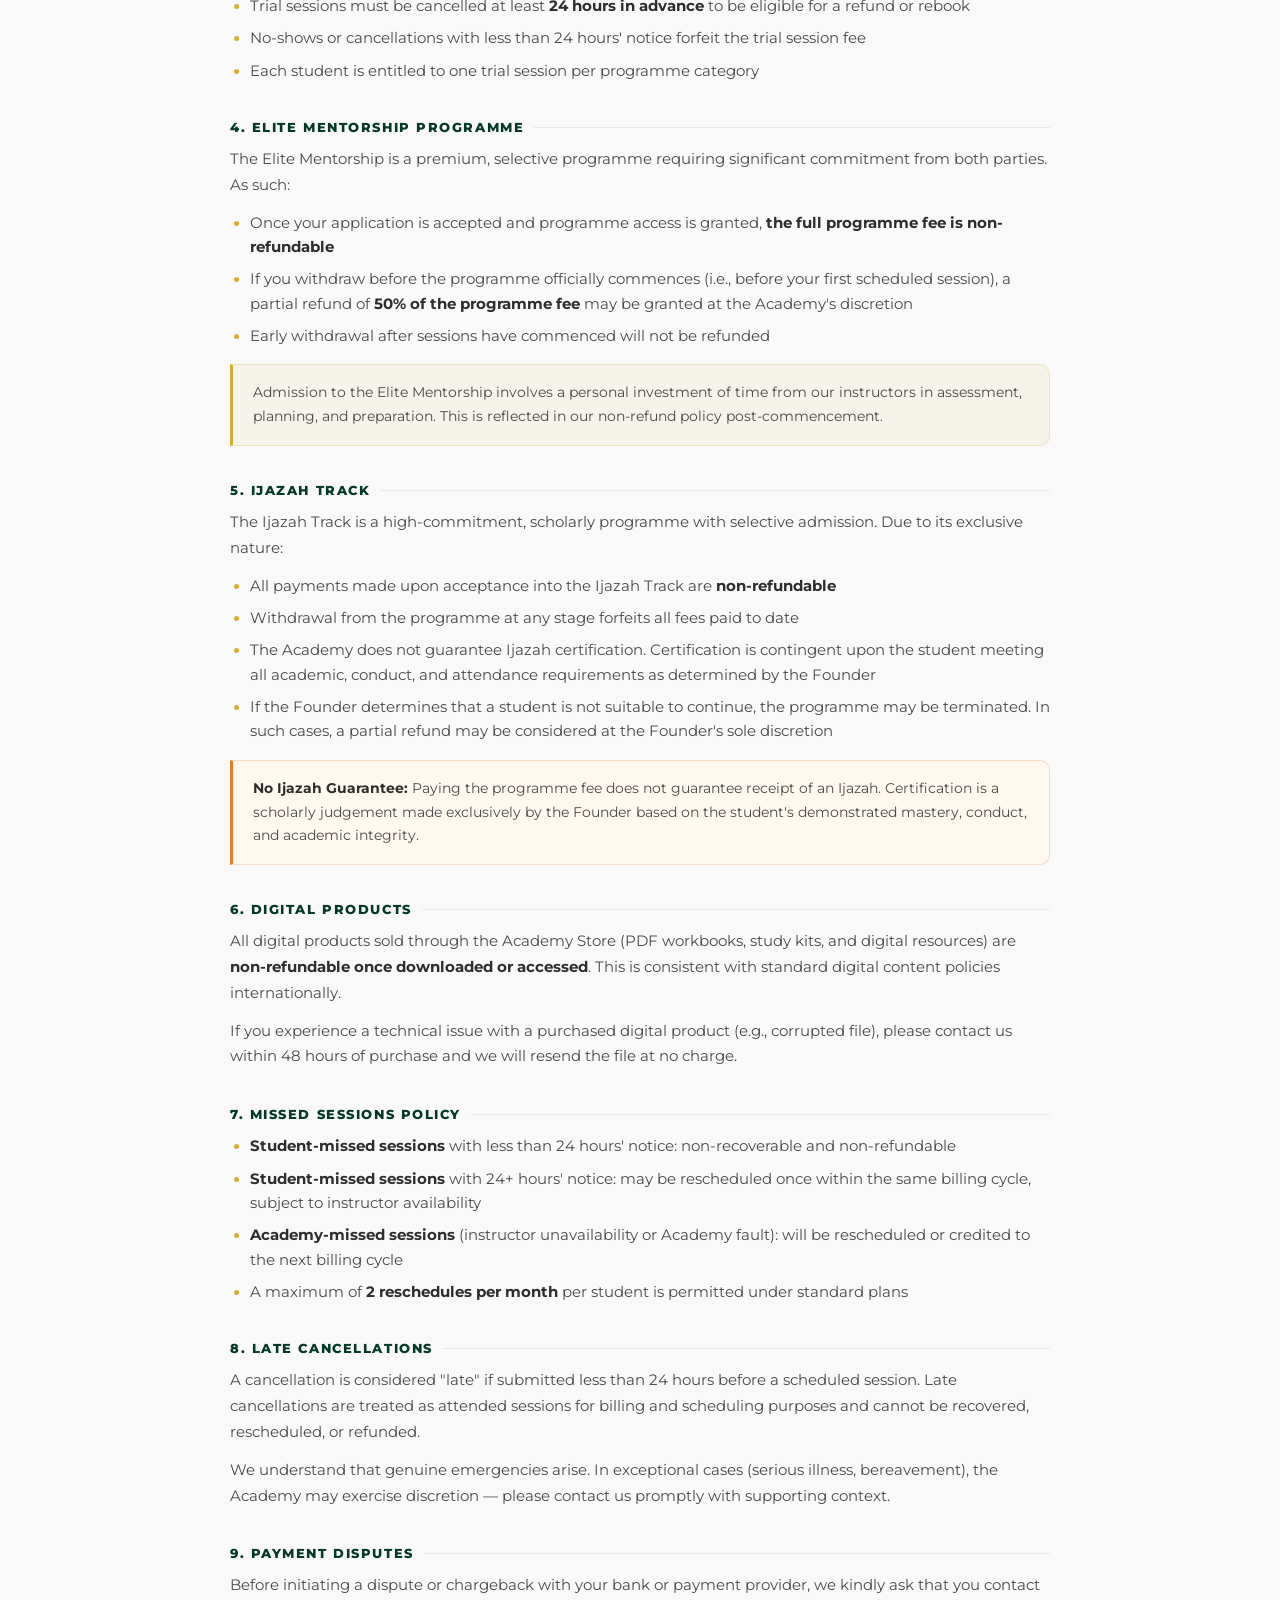
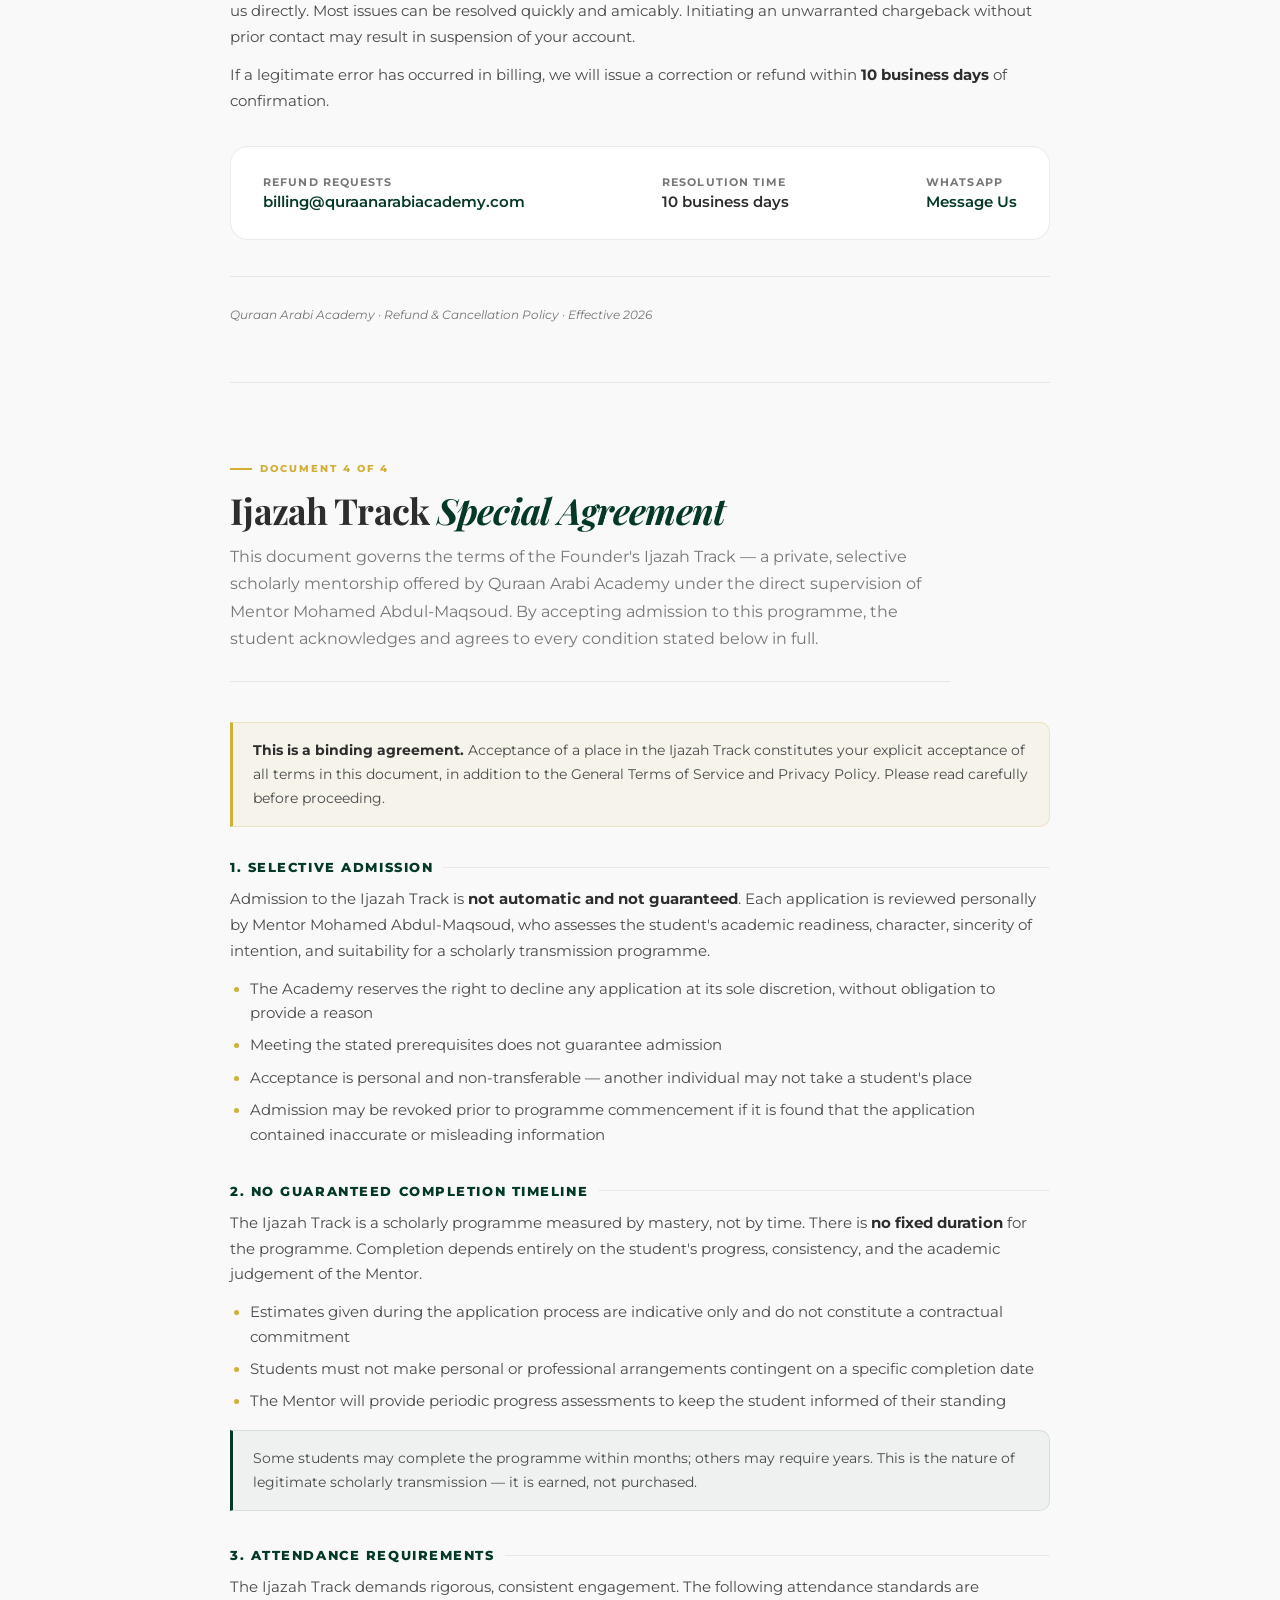
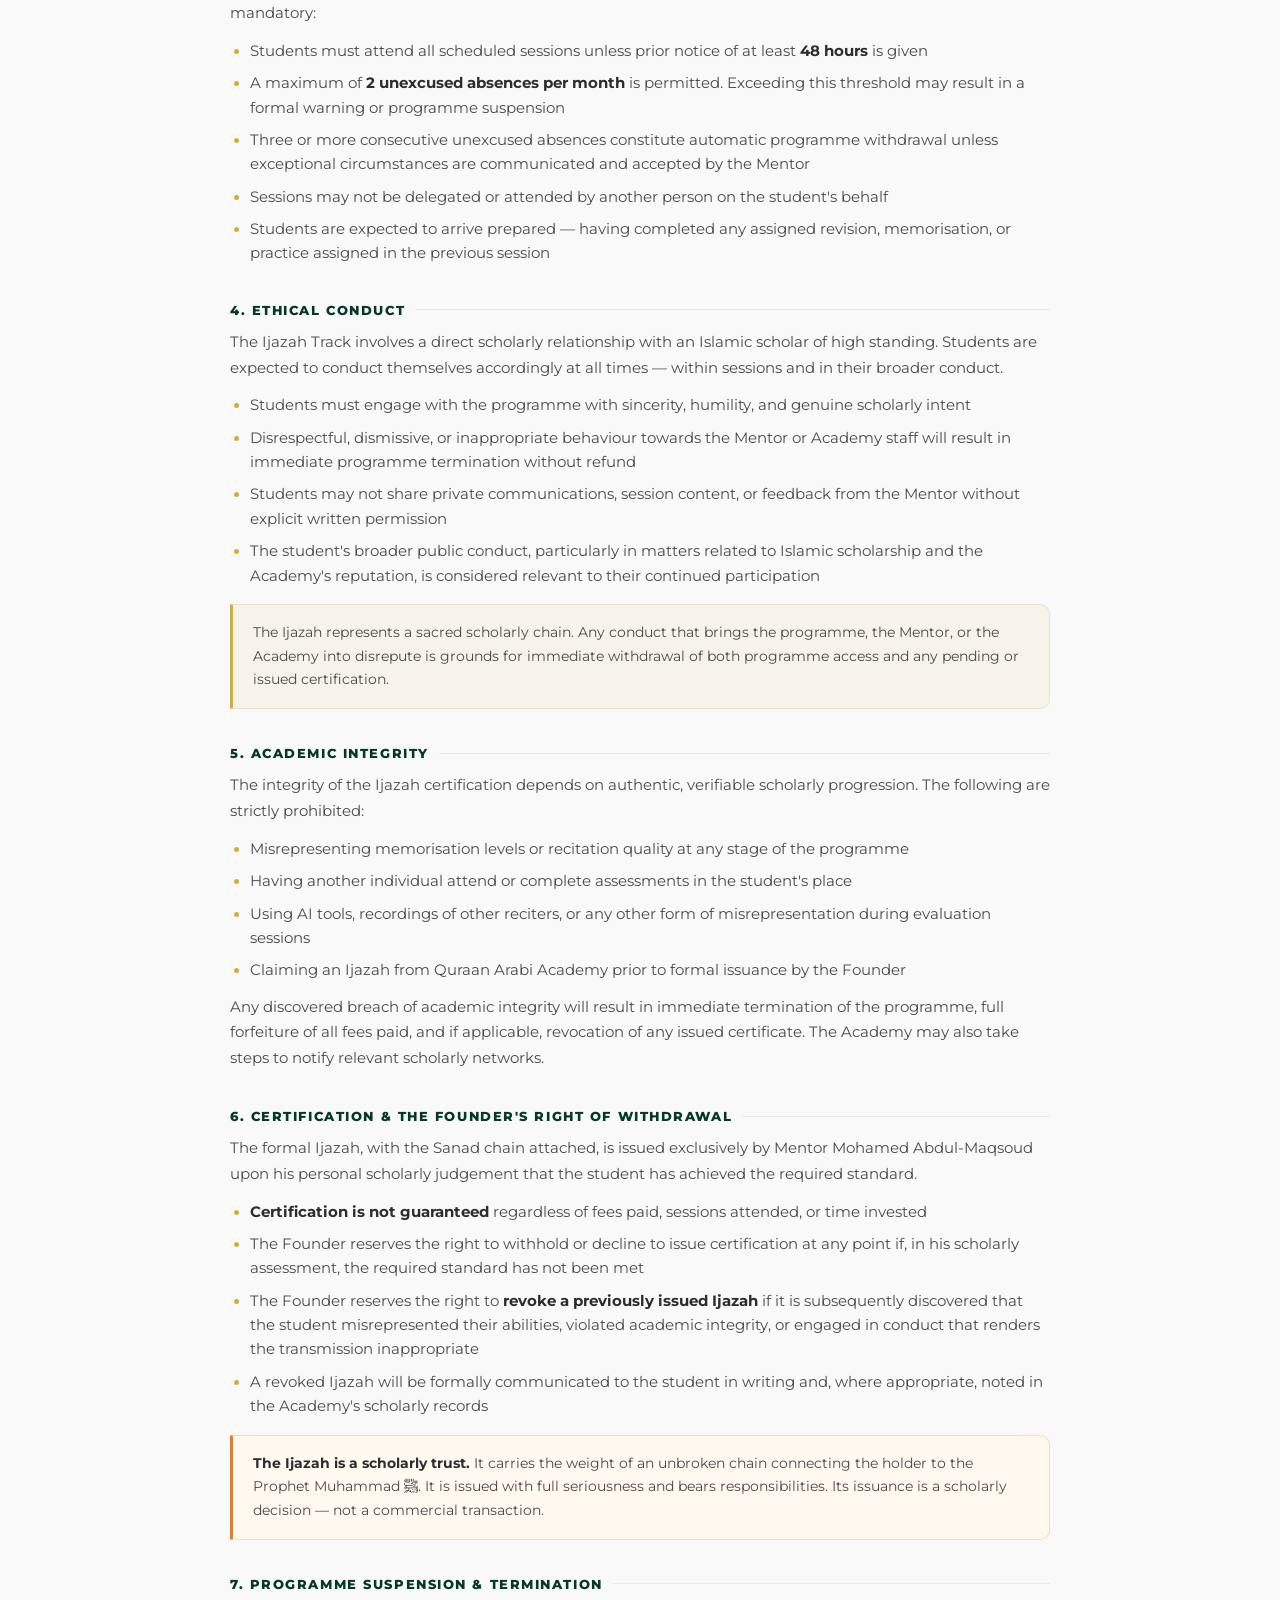
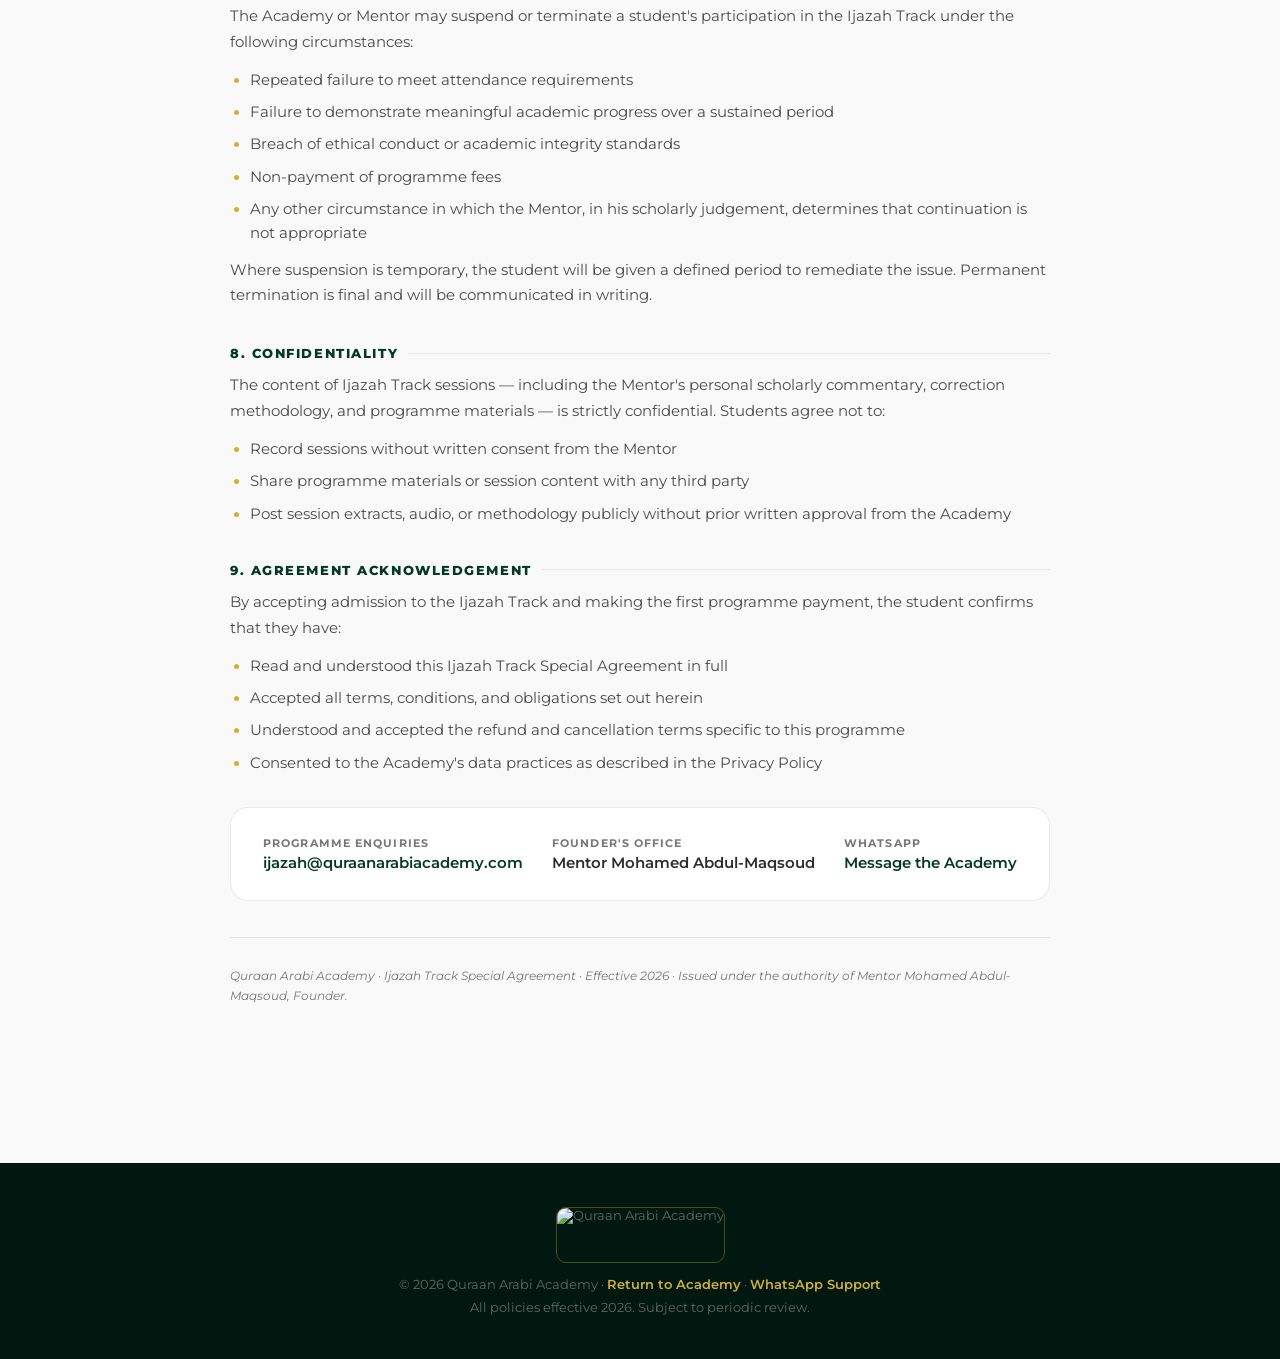
==== commit c3eb34bc: "Add files via upload" ====
--- a/legal.html
+++ b/legal.html
@@ -3,6 +3,10 @@
 <head>
 <meta charset="UTF-8">
 <meta name="viewport" content="width=device-width, initial-scale=1.0">
+<meta name="theme-color" content="#064E3B">
+<link rel="icon" href="favicon.ico" sizes="any">
+<link rel="icon" type="image/png" href="assets/icon-192.png">
+<link rel="apple-touch-icon" href="assets/apple-touch-icon.png">
 <title>Legal Policies — Quraan Arabi Academy</title>
 <link rel="preconnect" href="https://fonts.googleapis.com">
 <link href="https://fonts.googleapis.com/css2?family=Playfair+Display:ital,wght@0,400;0,600;0,700;1,400&family=Montserrat:wght@300;400;500;600;700&display=swap" rel="stylesheet">
@@ -134,6 +138,7 @@
 .policy-block {
   padding: 72px 0 56px;
   border-bottom: 1px solid var(--border);
+  scroll-margin-top: 72px;
 }
 .policy-block:last-child { border-bottom: none; }
 
@@ -297,8 +302,7 @@
     Back to Academy
   </a>
   <a href="index.html" class="top-logo">
-    <div class="top-logo-mark">ق</div>
-    <div class="top-logo-name">Quraan Arabi Academy</div>
+    <img src="assets/logo-dark.png" alt="Quraan Arabi Academy" style="height:40px;width:auto;border-radius:8px;border:1px solid rgba(212,175,55,0.4);">
   </a>
 </div>
 
@@ -307,7 +311,7 @@
   <div class="legal-hero-inner">
     <h1>Legal <em>Policies</em></h1>
     <p>Our commitment to transparency, your rights as a student, and the terms that govern your relationship with Quraan Arabi Academy.</p>
-    <div class="updated">Last Updated: March 2025</div>
+    <div class="updated">Last Updated: 2026</div>
   </div>
 </div>
 
@@ -349,8 +353,8 @@
     <p>We use your personal data for the following purposes:</p>
     <ul>
       <li>Processing your enrolment application and placement evaluation</li>
-      <li>Scheduling and delivering live sessions via Zoom</li>
-      <li>Communicating academic updates, session reminders, and progress reports</li>
+      <li>Scheduling and delivering live sessions via our Academy Classroom, Zoom, or Google Meet</li>
+      <li>Communicating academic updates, session reminders, and structured lesson reports after every class</li>
       <li>Sending marketing emails about new programmes, resources, and offers — with your consent</li>
       <li>Managing your student account and subscription billing</li>
       <li>Improving our programmes and website experience</li>
@@ -360,8 +364,9 @@
   </div>
 
   <div class="ps">
-    <div class="ps-title">3. Data Storage &amp; Security</div>
-    <p>Your data is stored securely using <strong>Firebase</strong>, part of Google Cloud infrastructure, which employs industry-standard encryption in transit (TLS) and at rest. Access to student data is strictly limited to authorised Academy staff and instructors.</p>
+    <div class="ps-title">3. Data Storage, Privacy Protection &amp; Security</div>
+    <p>Your data is stored securely using encrypted cloud infrastructure (<strong>Supabase / PostgreSQL</strong> with Row-Level Security and <strong>Firebase / Google Cloud</strong>), employing industry-standard encryption in transit (TLS) and at rest. Access to student data is strictly limited to authorised Academy staff and instructors.</p>
+    <p><strong>Hub-and-Spoke Communication Privacy:</strong> To protect family and instructor privacy, personal phone numbers and private contact details are never shared directly between teachers and parents/students. All in-platform messaging is routed securely through Academy Administration.</p>
     <p>We take reasonable technical and organisational measures to protect your information from unauthorised access, loss, or misuse. No system is completely immune to risk; however, we are committed to responding promptly to any suspected breach.</p>
     <div class="warning-box"><strong>Important:</strong> Please keep your account credentials confidential. The Academy is not liable for unauthorised access resulting from your failure to protect your login details.</div>
   </div>
@@ -381,13 +386,13 @@
         <tr><th>Service</th><th>Purpose</th><th>Data Shared</th></tr>
       </thead>
       <tbody>
-        <tr><td><strong>Zoom</strong></td><td>Live session delivery</td><td>Name, email (for session invitations)</td></tr>
-        <tr><td><strong>Firebase (Google)</strong></td><td>Database &amp; file storage</td><td>All student account data</td></tr>
-        <tr><td><strong>Email Provider</strong><br>(e.g. Mailchimp / Gmail)</td><td>Communication &amp; marketing</td><td>Name and email address</td></tr>
-        <tr><td><strong>Payment Processor</strong><br>(e.g. Stripe / PayPal)</td><td>Subscription billing</td><td>Billing details only — not stored by us</td></tr>
+        <tr><td><strong>Embedded WebRTC Classroom / Zoom / Google Meet</strong></td><td>Live session delivery</td><td>Display name only inside encrypted session rooms</td></tr>
+        <tr><td><strong>Supabase &amp; Firebase</strong></td><td>Encrypted database, portals &amp; file storage</td><td>Account, schedule, progress reports &amp; certificate records</td></tr>
+        <tr><td><strong>Email &amp; WhatsApp</strong></td><td>Official academy communication</td><td>Name, email &amp; WhatsApp number (admin-only)</td></tr>
+        <tr><td><strong>Payment Processor</strong><br>(e.g. Stripe / PayPal / Bank Transfer)</td><td>Subscription billing</td><td>Billing details only — card numbers are never stored by us</td></tr>
       </tbody>
     </table>
-    <p>Each third-party service operates under its own privacy policy. We recommend reviewing them directly: <a href="https://zoom.us/privacy" target="_blank">Zoom Privacy Policy</a> · <a href="https://firebase.google.com/support/privacy" target="_blank">Firebase / Google Privacy</a>.</p>
+    <p>Each third-party service operates under its own privacy policy: <a href="https://supabase.com/privacy" target="_blank" rel="noopener">Supabase Privacy Policy</a> · <a href="https://zoom.us/privacy" target="_blank" rel="noopener">Zoom Privacy Policy</a> · <a href="https://firebase.google.com/support/privacy" target="_blank" rel="noopener">Firebase / Google Privacy</a>.</p>
   </div>
 
   <div class="ps">
@@ -397,10 +402,10 @@
   </div>
 
   <div class="ps">
-    <div class="ps-title">7. Children's Data (Under 18)</div>
-    <p>If a student is under the age of 18, enrolment requires written consent from a parent or legal guardian. The parent or guardian will serve as the primary account holder and must agree to this Privacy Policy on the student's behalf.</p>
-    <p>We do not knowingly collect personal data from children under 13 without verified parental consent. If we become aware that data has been collected from a child under 13 without such consent, we will delete it promptly.</p>
-    <div class="info-box">Parents may request to view, correct, or delete their child's data at any time by contacting us directly.</div>
+    <div class="ps-title">7. Children's &amp; Youth Data (Under 16 &amp; Under 18)</div>
+    <p>Students <strong>under 16 years of age</strong> are automatically enrolled and managed under a verified <strong>Parent Portal</strong> account; no independent student login is required unless specifically requested by the parent. Students aged 16–17 may hold an independent Student Portal account with parental/guardian consent.</p>
+    <p>We do not knowingly collect personal data from children without verified parental consent. If we become aware that data has been collected from a child without such consent, we will delete it promptly.</p>
+    <div class="info-box">Parents may view all lessons, reports, and certificates for all linked children from one Parent Portal, and may request to correct or delete their child's data at any time.</div>
   </div>
 
   <div class="ps">
@@ -415,9 +420,9 @@
     </ul>
     <p>To exercise any of these rights, please contact us at the email below. We will respond within 14 business days. Note that deleting your account will permanently remove your academic records, progress reports, and certificates.</p>
     <div class="contact-strip">
-      <div><div class="cs-label">Data Requests</div><div class="cs-val"><a href="/cdn-cgi/l/email-protection#94e4e6fde2f5f7edd4e5e1e6f5f5faf5e6f5f6fdf5f7f5f0f1f9edbaf7fbf9"><span class="__cf_email__" data-cfemail="8dfdffe4fbeceef4cdfcf8ffecece3ecffecefe4eceeece9e8e0f4a3eee2e0">[email&#160;protected]</span></a></div></div>
+      <div><div class="cs-label">Data Requests</div><div class="cs-val"><a href="mailto:privacy@quraanarabiacademy.com">privacy@quraanarabiacademy.com</a></div></div>
       <div><div class="cs-label">Response Time</div><div class="cs-val">Within 14 business days</div></div>
-      <div><div class="cs-label">WhatsApp</div><div class="cs-val"><a href="https://wa.me/1234567890">Contact via WhatsApp</a></div></div>
+      <div><div class="cs-label">WhatsApp</div><div class="cs-val"><a href="https://wa.me/201557864122" target="_blank" rel="noopener">Contact via WhatsApp</a></div></div>
     </div>
   </div>
 
@@ -426,7 +431,7 @@
     <p>We may update this Privacy Policy from time to time. When significant changes are made, we will notify enrolled students via email at least 7 days before the changes take effect. Continued use of our services after that date constitutes acceptance of the updated policy.</p>
   </div>
 
-  <div class="sig-line">Quraan Arabi Academy · Effective Date: March 2025 · Governing jurisdiction: International operations subject to applicable local laws.</div>
+  <div class="sig-line">Quraan Arabi Academy · Effective Date: 2026 · Governing jurisdiction: International operations subject to applicable local laws.</div>
 </div>
 
 
@@ -442,7 +447,7 @@
     <div class="ps-title">1. The Academy &amp; Its Services</div>
     <p>Quraan Arabi Academy is an international online educational institution offering:</p>
     <ul>
-      <li>Structured Qur'an and Arabic programmes delivered via live Zoom sessions</li>
+      <li>Structured Qur'an and Arabic programmes delivered via live online classrooms (Academy Classroom, Zoom, or Google Meet)</li>
       <li>Premium Elite Mentorship programmes</li>
       <li>The Founder's Ijazah Track — a selective, application-based scholarly mentorship</li>
       <li>Digital educational products including PDF workbooks and study kits</li>
@@ -523,13 +528,13 @@
   <div class="ps">
     <div class="ps-title">10. Contact</div>
     <div class="contact-strip">
-      <div><div class="cs-label">General Enquiries</div><div class="cs-val"><a href="/cdn-cgi/l/email-protection#670e09010827161215060609061506050e06040603020a1e4904080a"><span class="__cf_email__" data-cfemail="523b3c343d1223272033333c332033303b33313336373f2b7c313d3f">[email&#160;protected]</span></a></div></div>
-      <div><div class="cs-label">WhatsApp</div><div class="cs-val"><a href="https://wa.me/1234567890">Message Us</a></div></div>
+      <div><div class="cs-label">General Enquiries</div><div class="cs-val"><a href="mailto:info@quraanarabiacademy.com">info@quraanarabiacademy.com</a></div></div>
+      <div><div class="cs-label">WhatsApp</div><div class="cs-val"><a href="https://wa.me/201557864122" target="_blank" rel="noopener">Message Us</a></div></div>
       <div><div class="cs-label">Website</div><div class="cs-val"><a href="index.html">quraanarabiacademy.com</a></div></div>
     </div>
   </div>
 
-  <div class="sig-line">Quraan Arabi Academy · Terms of Service · Effective March 2025</div>
+  <div class="sig-line">Quraan Arabi Academy · Terms of Service · Effective 2026</div>
 </div>
 
 
@@ -625,13 +630,13 @@
     <p>Before initiating a dispute or chargeback with your bank or payment provider, we kindly ask that you contact us directly. Most issues can be resolved quickly and amicably. Initiating an unwarranted chargeback without prior contact may result in suspension of your account.</p>
     <p>If a legitimate error has occurred in billing, we will issue a correction or refund within <strong>10 business days</strong> of confirmation.</p>
     <div class="contact-strip">
-      <div><div class="cs-label">Refund Requests</div><div class="cs-val"><a href="/cdn-cgi/l/email-protection#17757e7b7b7e797057666265767679766576757e76747673727a6e3974787a"><span class="__cf_email__" data-cfemail="a6c4cfcacacfc8c1e6d7d3d4c7c7c8c7d4c7c4cfc7c5c7c2c3cbdf88c5c9cb">[email&#160;protected]</span></a></div></div>
+      <div><div class="cs-label">Refund Requests</div><div class="cs-val"><a href="mailto:billing@quraanarabiacademy.com">billing@quraanarabiacademy.com</a></div></div>
       <div><div class="cs-label">Resolution Time</div><div class="cs-val">10 business days</div></div>
-      <div><div class="cs-label">WhatsApp</div><div class="cs-val"><a href="https://wa.me/1234567890">Message Us</a></div></div>
+      <div><div class="cs-label">WhatsApp</div><div class="cs-val"><a href="https://wa.me/201557864122" target="_blank" rel="noopener">Message Us</a></div></div>
     </div>
   </div>
 
-  <div class="sig-line">Quraan Arabi Academy · Refund &amp; Cancellation Policy · Effective March 2025</div>
+  <div class="sig-line">Quraan Arabi Academy · Refund &amp; Cancellation Policy · Effective 2026</div>
 </div>
 
 
@@ -748,13 +753,13 @@
       <li>Consented to the Academy's data practices as described in the Privacy Policy</li>
     </ul>
     <div class="contact-strip">
-      <div><div class="cs-label">Programme Enquiries</div><div class="cs-val"><a href="/cdn-cgi/l/email-protection#6801020912090028191d1a090906091a090a01090b090c0d0511460b0705"><span class="__cf_email__" data-cfemail="d3bab9b2a9b2bb93a2a6a1b2b2bdb2a1b2b1bab2b0b2b7b6beaafdb0bcbe">[email&#160;protected]</span></a></div></div>
+      <div><div class="cs-label">Programme Enquiries</div><div class="cs-val"><a href="mailto:ijazah@quraanarabiacademy.com">ijazah@quraanarabiacademy.com</a></div></div>
       <div><div class="cs-label">Founder's Office</div><div class="cs-val">Mentor Mohamed Abdul-Maqsoud</div></div>
-      <div><div class="cs-label">WhatsApp</div><div class="cs-val"><a href="https://wa.me/1234567890">Message the Academy</a></div></div>
+      <div><div class="cs-label">WhatsApp</div><div class="cs-val"><a href="https://wa.me/201557864122" target="_blank" rel="noopener">Message the Academy</a></div></div>
     </div>
   </div>
 
-  <div class="sig-line">Quraan Arabi Academy · Ijazah Track Special Agreement · Effective March 2025 · Issued under the authority of Mentor Mohamed Abdul-Maqsoud, Founder.</div>
+  <div class="sig-line">Quraan Arabi Academy · Ijazah Track Special Agreement · Effective 2026 · Issued under the authority of Mentor Mohamed Abdul-Maqsoud, Founder.</div>
 </div>
 
 </div><!-- end legal-body -->
@@ -762,8 +767,26 @@
 <!-- FOOTER -->
 <footer class="legal-footer">
   <div class="lf-logo">
-    <div class="lf-mark">ق</div>
-    <div class="lf-name">Quraan Arabi Academy</div>
-  </div>
-  <p>© 2025 Quraan Arabi Academy · <a href="index.html">Return to Academy</a> · <a href="/cdn-cgi/l/email-protection#dcb5b2bab39cada9aebdbdb2bdaebdbeb5bdbfbdb8b9b1a5f2bfb3b1">Contact</a></p>
-  <p style="margin-top:8px;">All policies effe+    <img src="assets/logo-dark.png" alt="Quraan Arabi Academy" style="height:56px;width:auto;border-radius:10px;border:1px solid rgba(212,175,55,0.35);">
+  </div>
+  <p>© 2026 Quraan Arabi Academy · <a href="index.html">Return to Academy</a> · <a href="https://wa.me/201557864122" target="_blank" rel="noopener">WhatsApp Support</a></p>
+  <p style="margin-top:8px;">All policies effective 2026. Subject to periodic review.</p>
+</footer>
+
+<script>
+// Highlight active nav link on scroll
+const sections = document.querySelectorAll('.policy-block[id]');
+const navLinks = document.querySelectorAll('.legal-nav a');
+const observer = new IntersectionObserver(entries => {
+  entries.forEach(entry => {
+    if (entry.isIntersecting) {
+      navLinks.forEach(l => l.classList.remove('active'));
+      const link = document.querySelector('.legal-nav a[href="#' + entry.target.id + '"]');
+      if (link) link.classList.add('active');
+    }
+  });
+}, { rootMargin: '-20% 0px -70% 0px' });
+sections.forEach(s => observer.observe(s));
+</script>
+</body>
+</html>
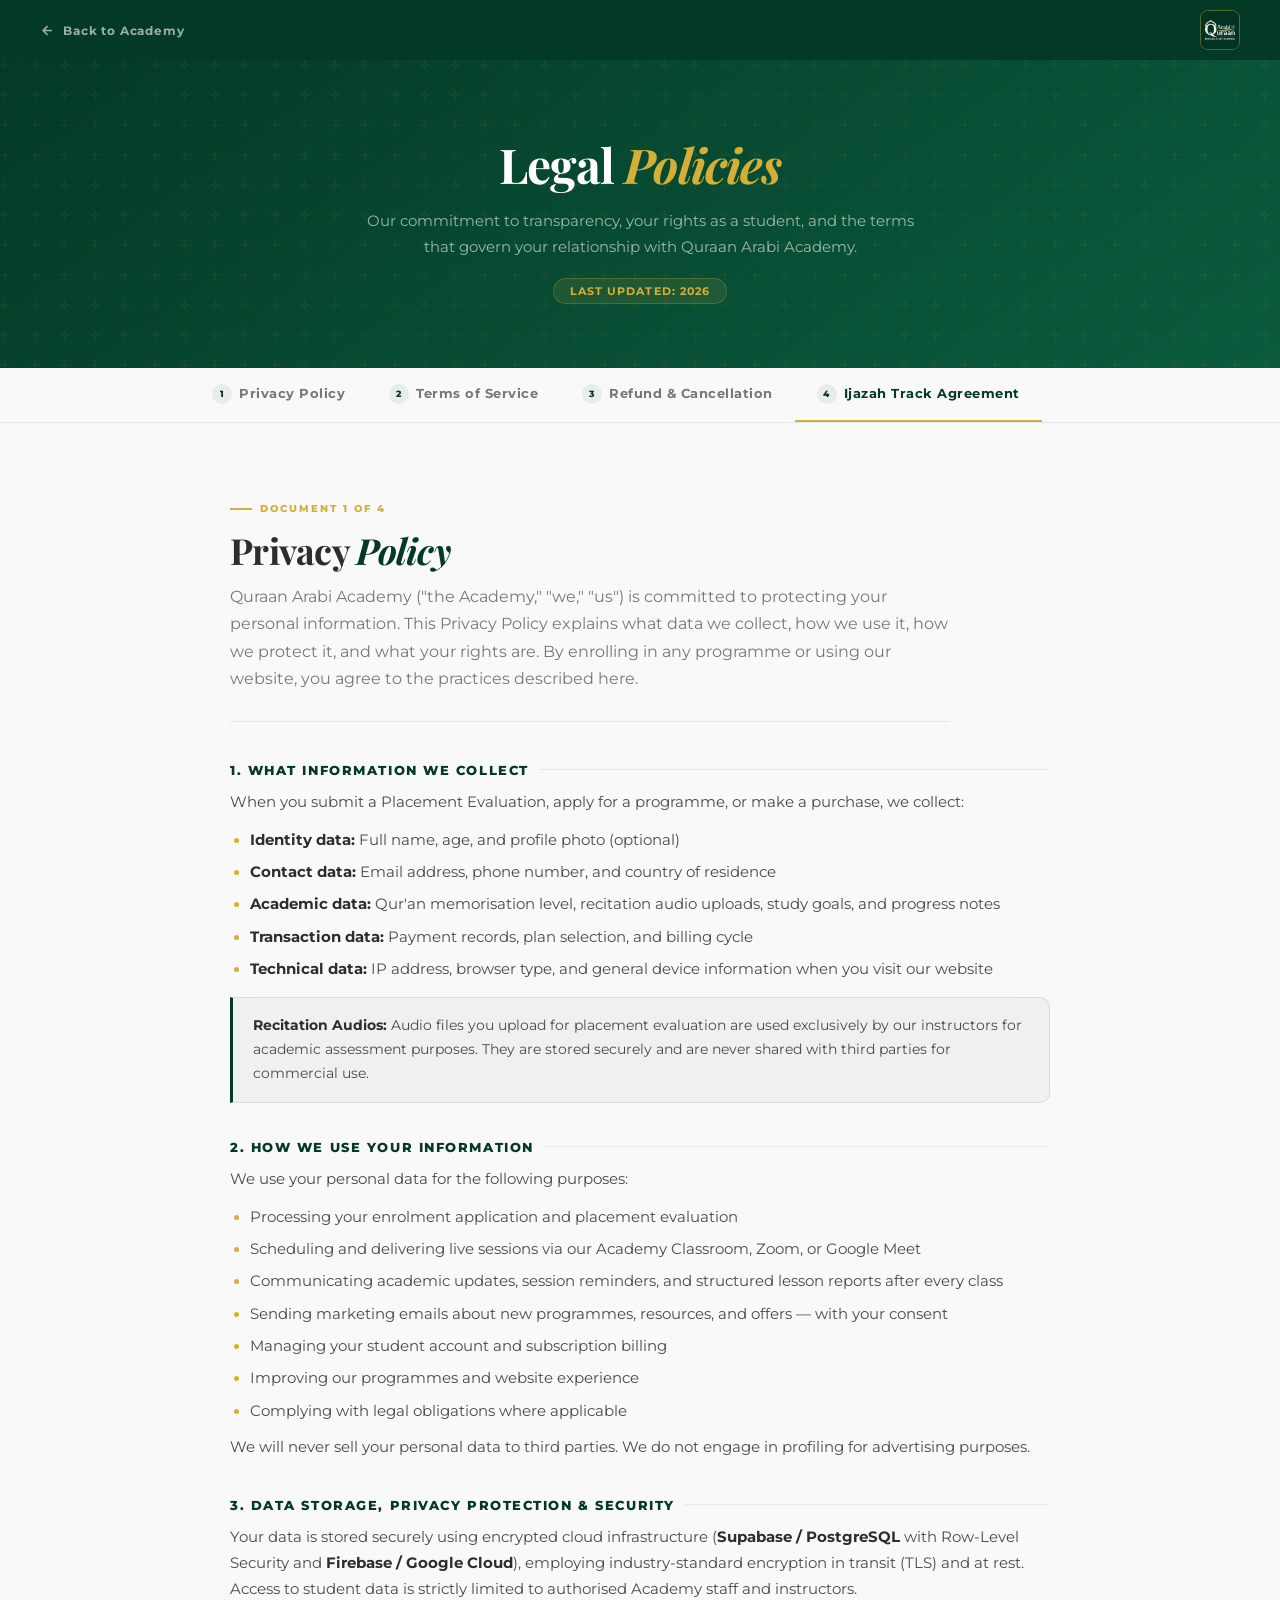
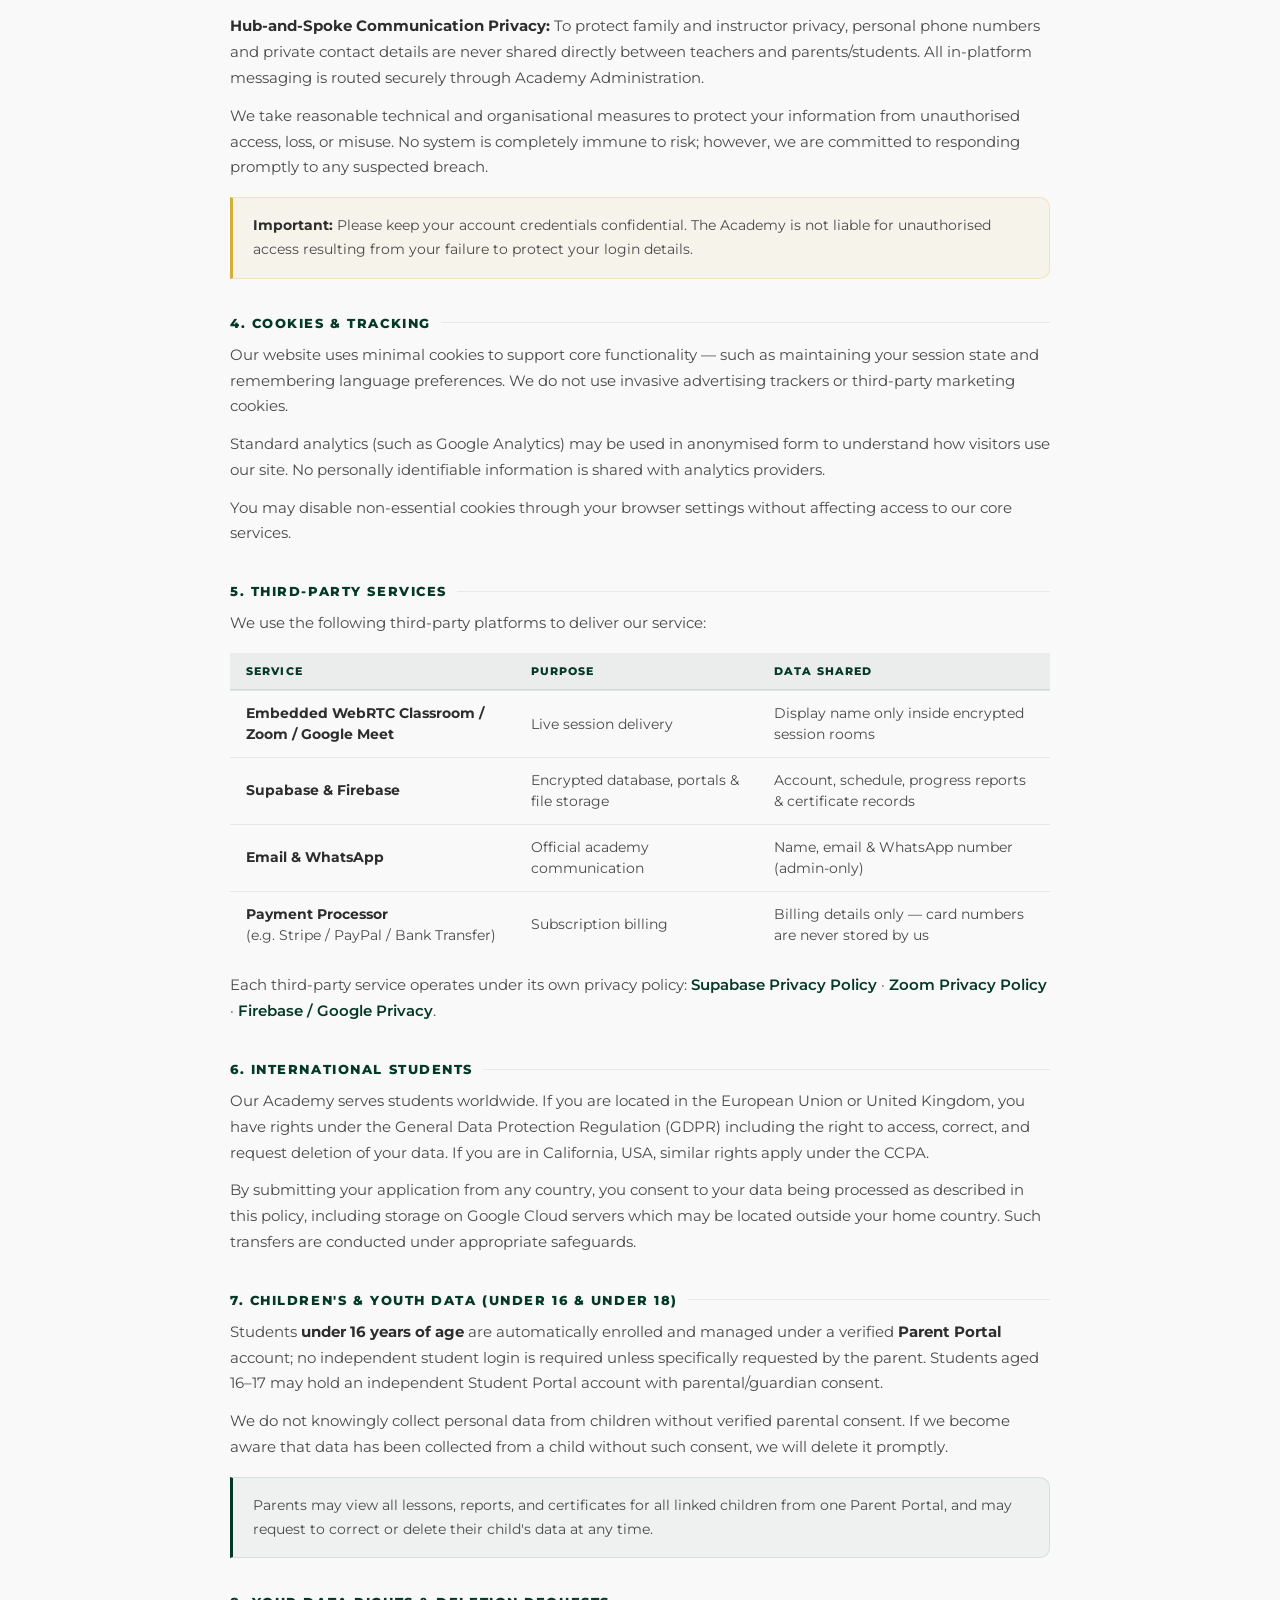
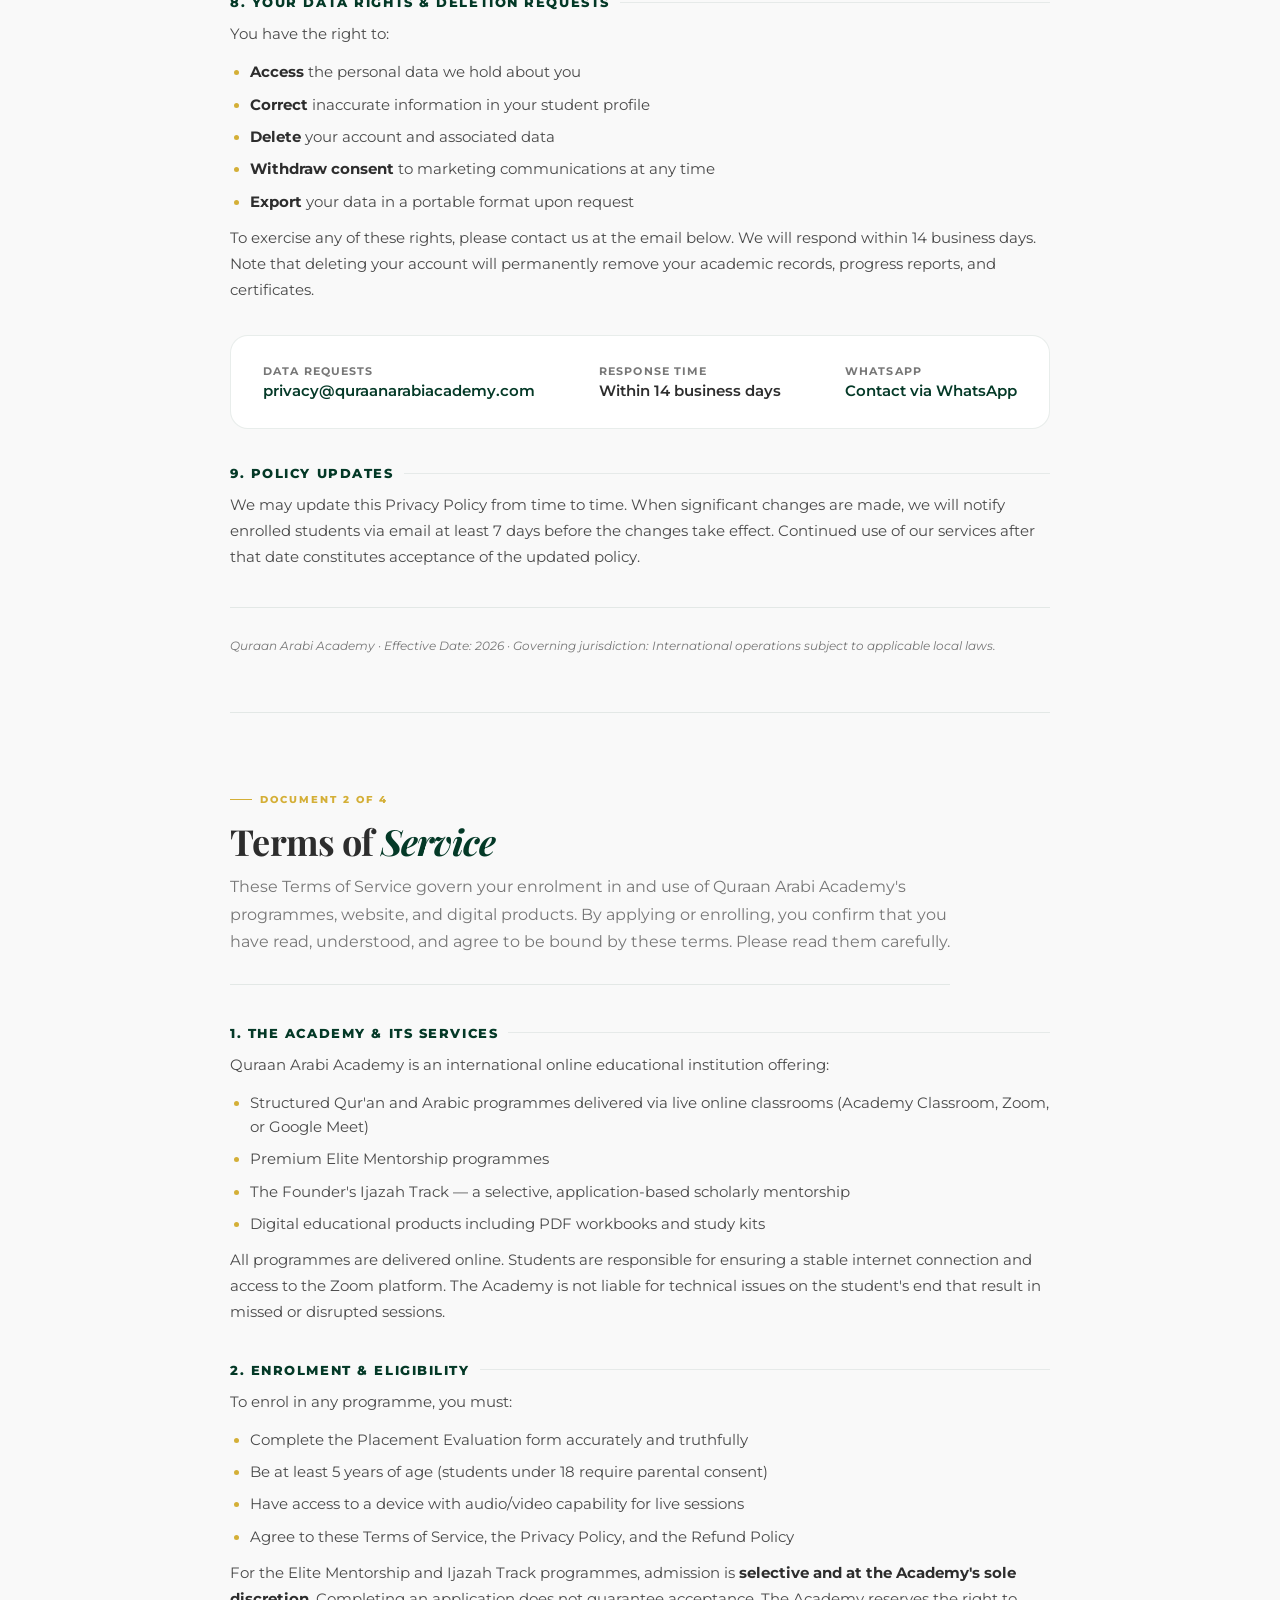
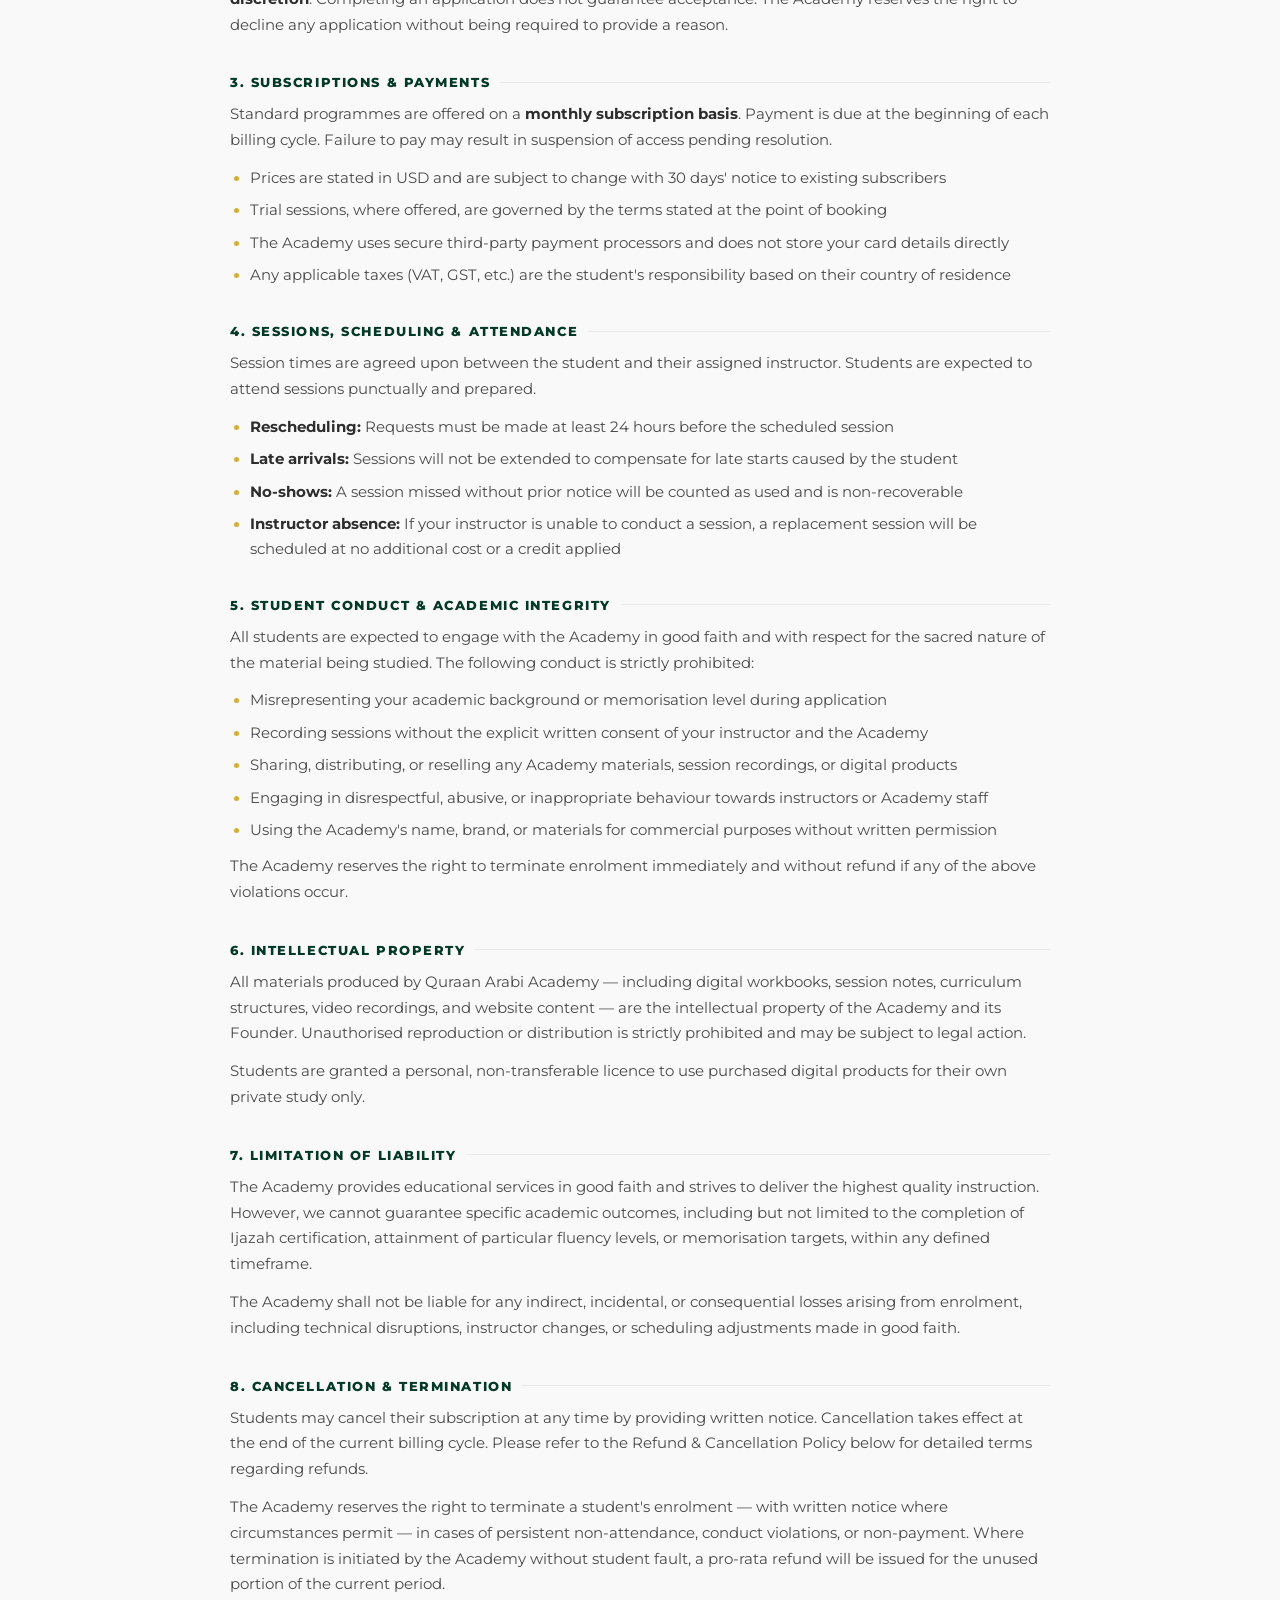
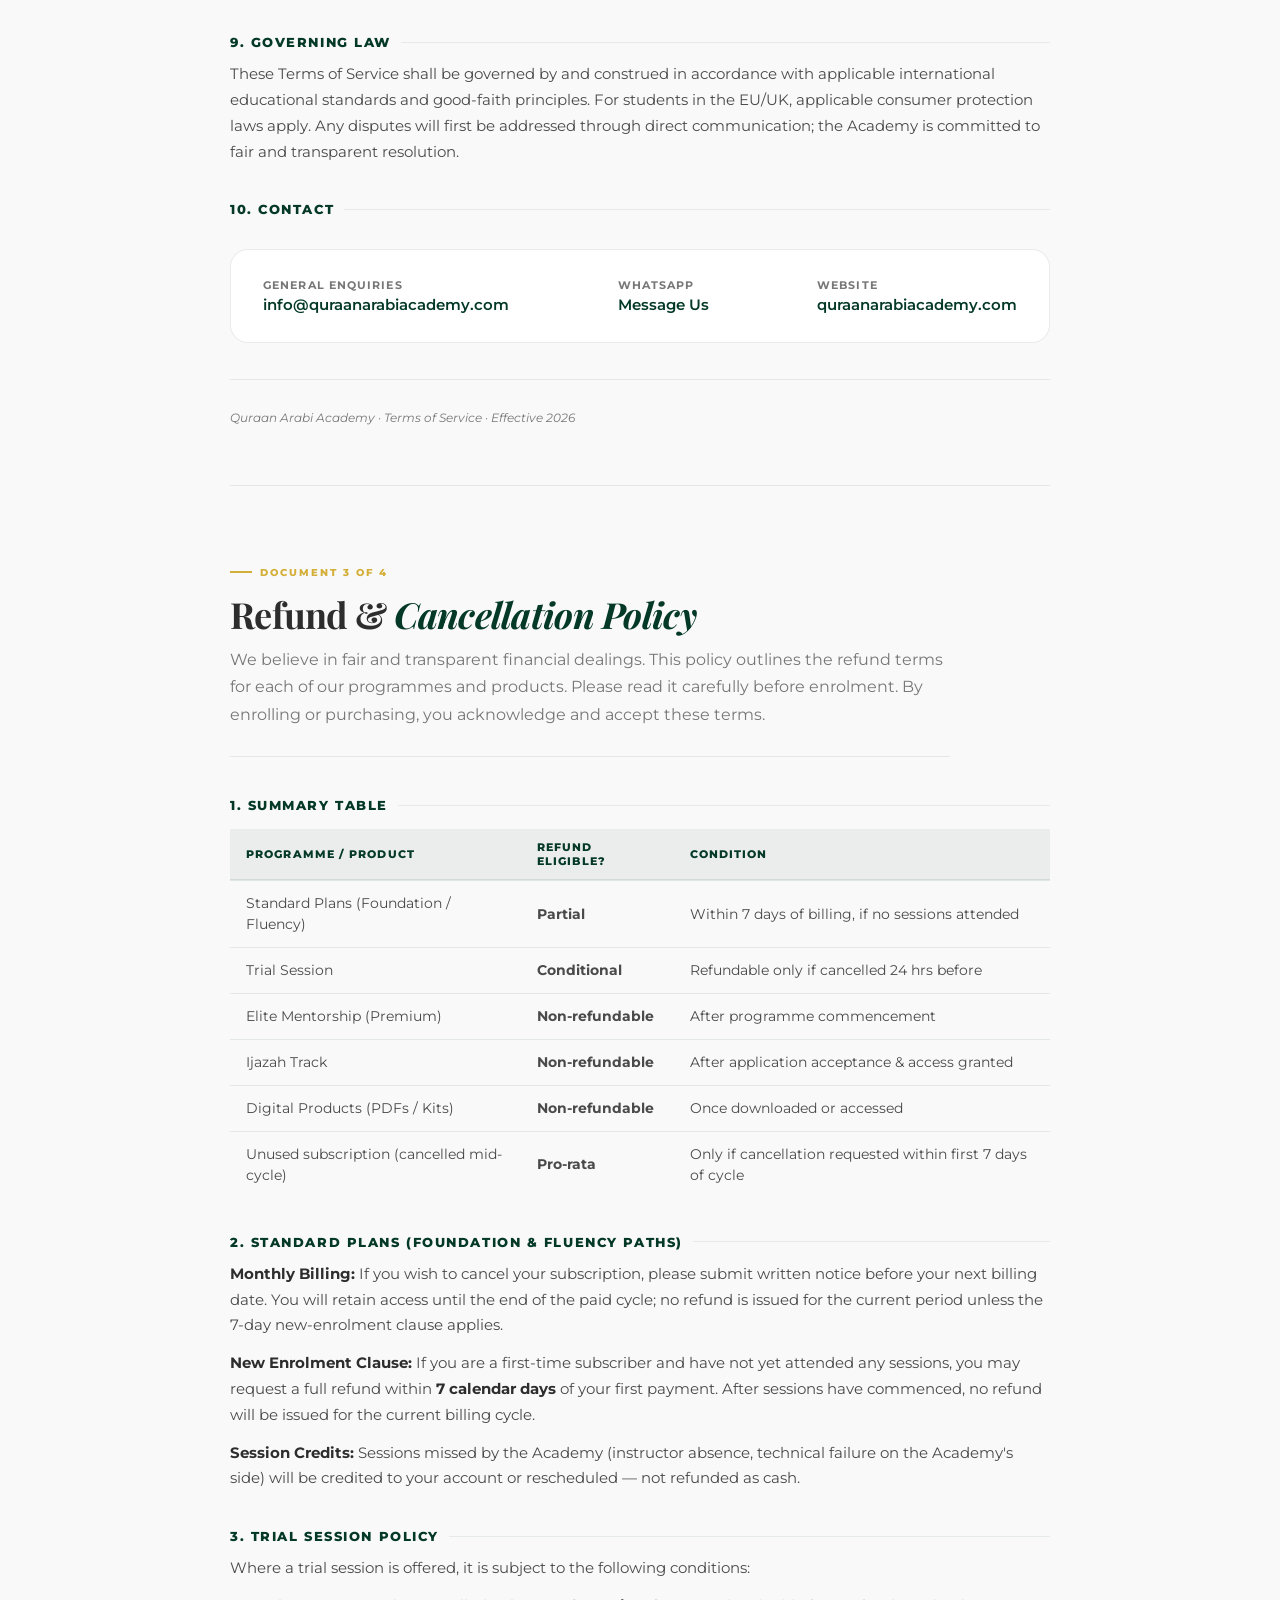
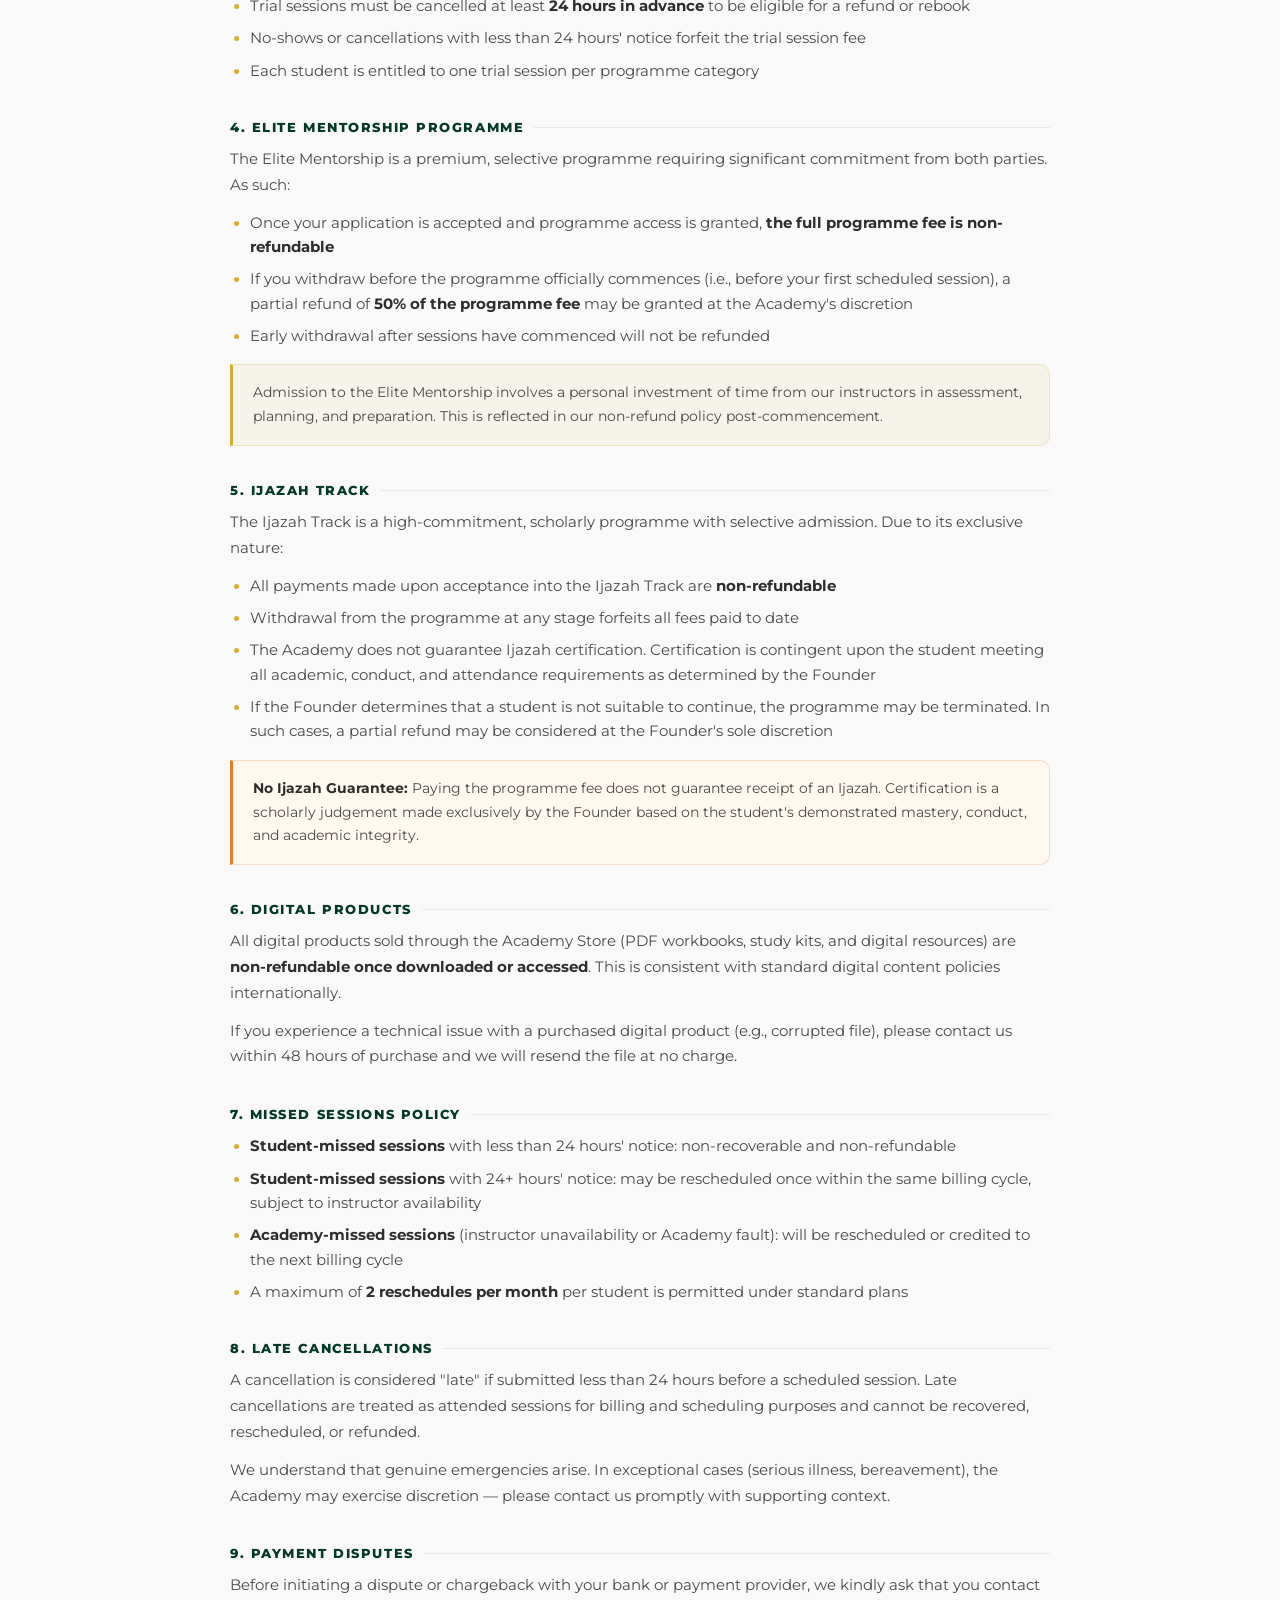
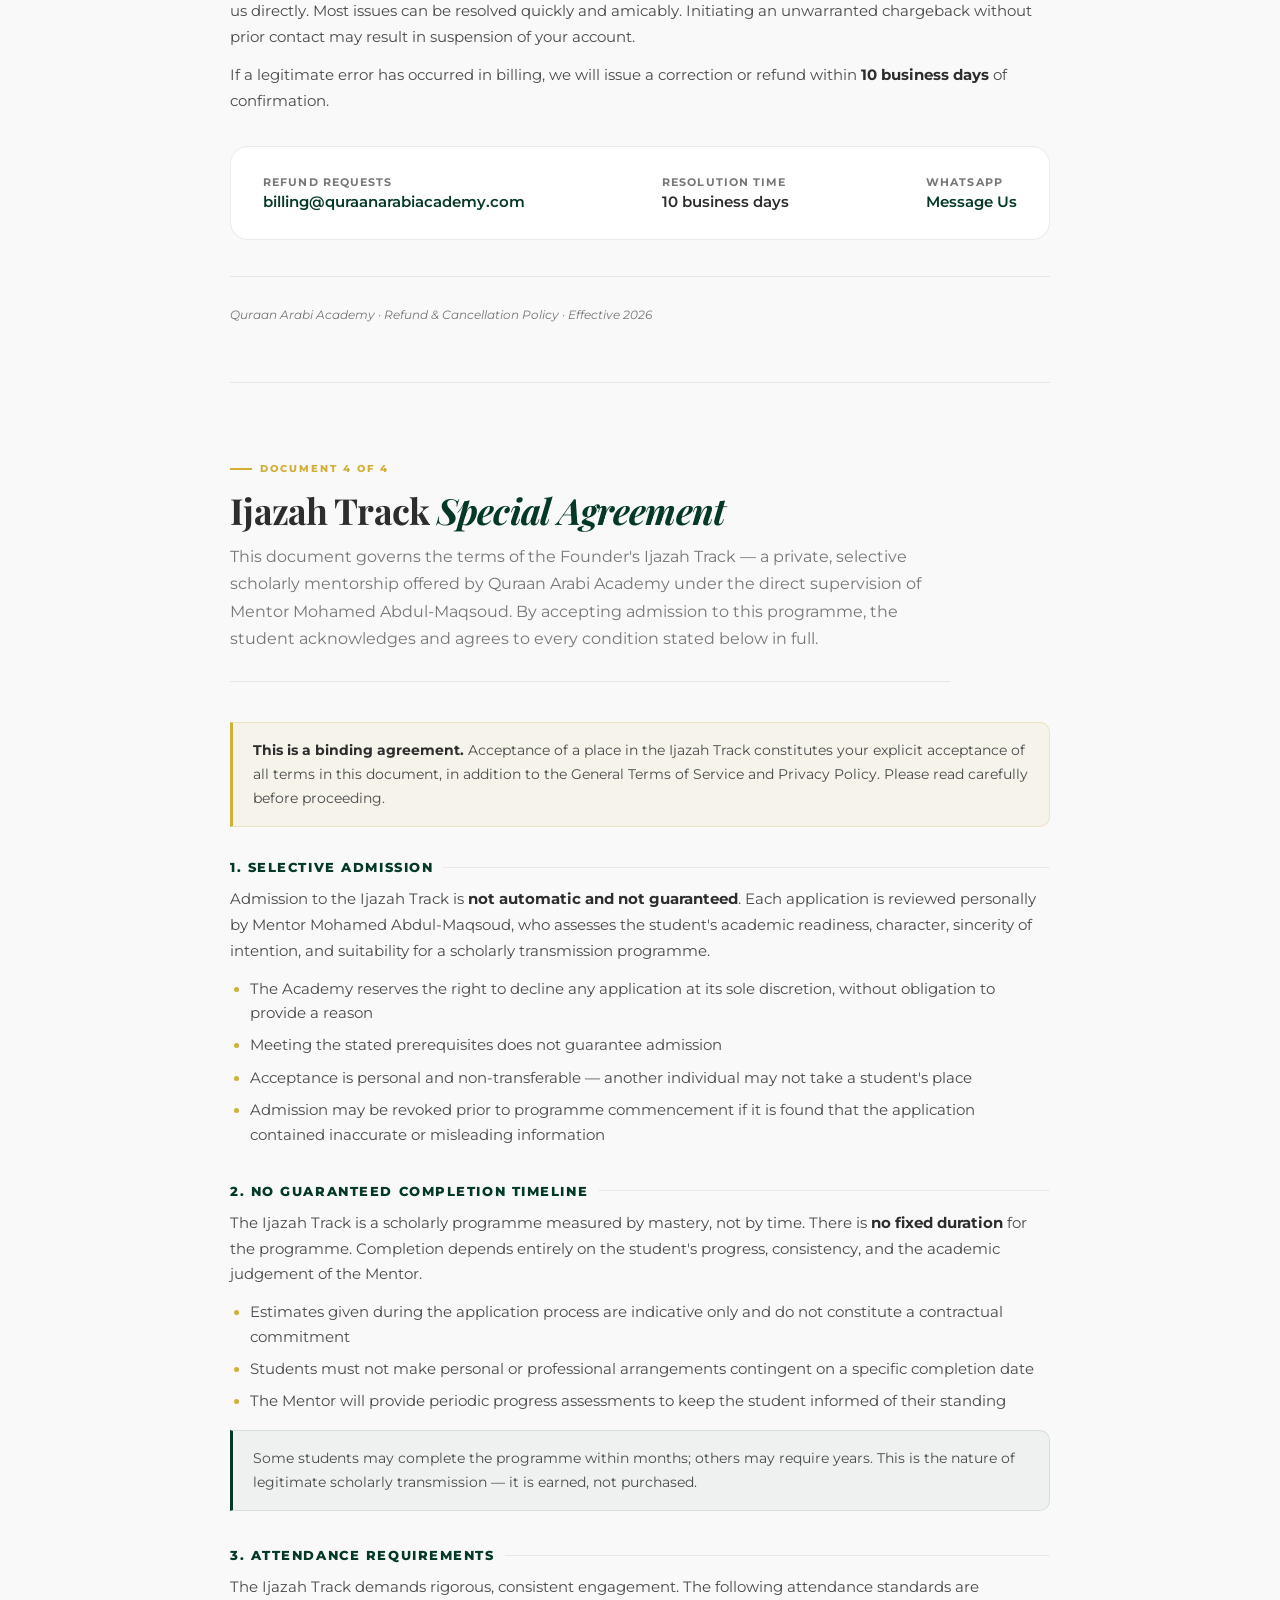
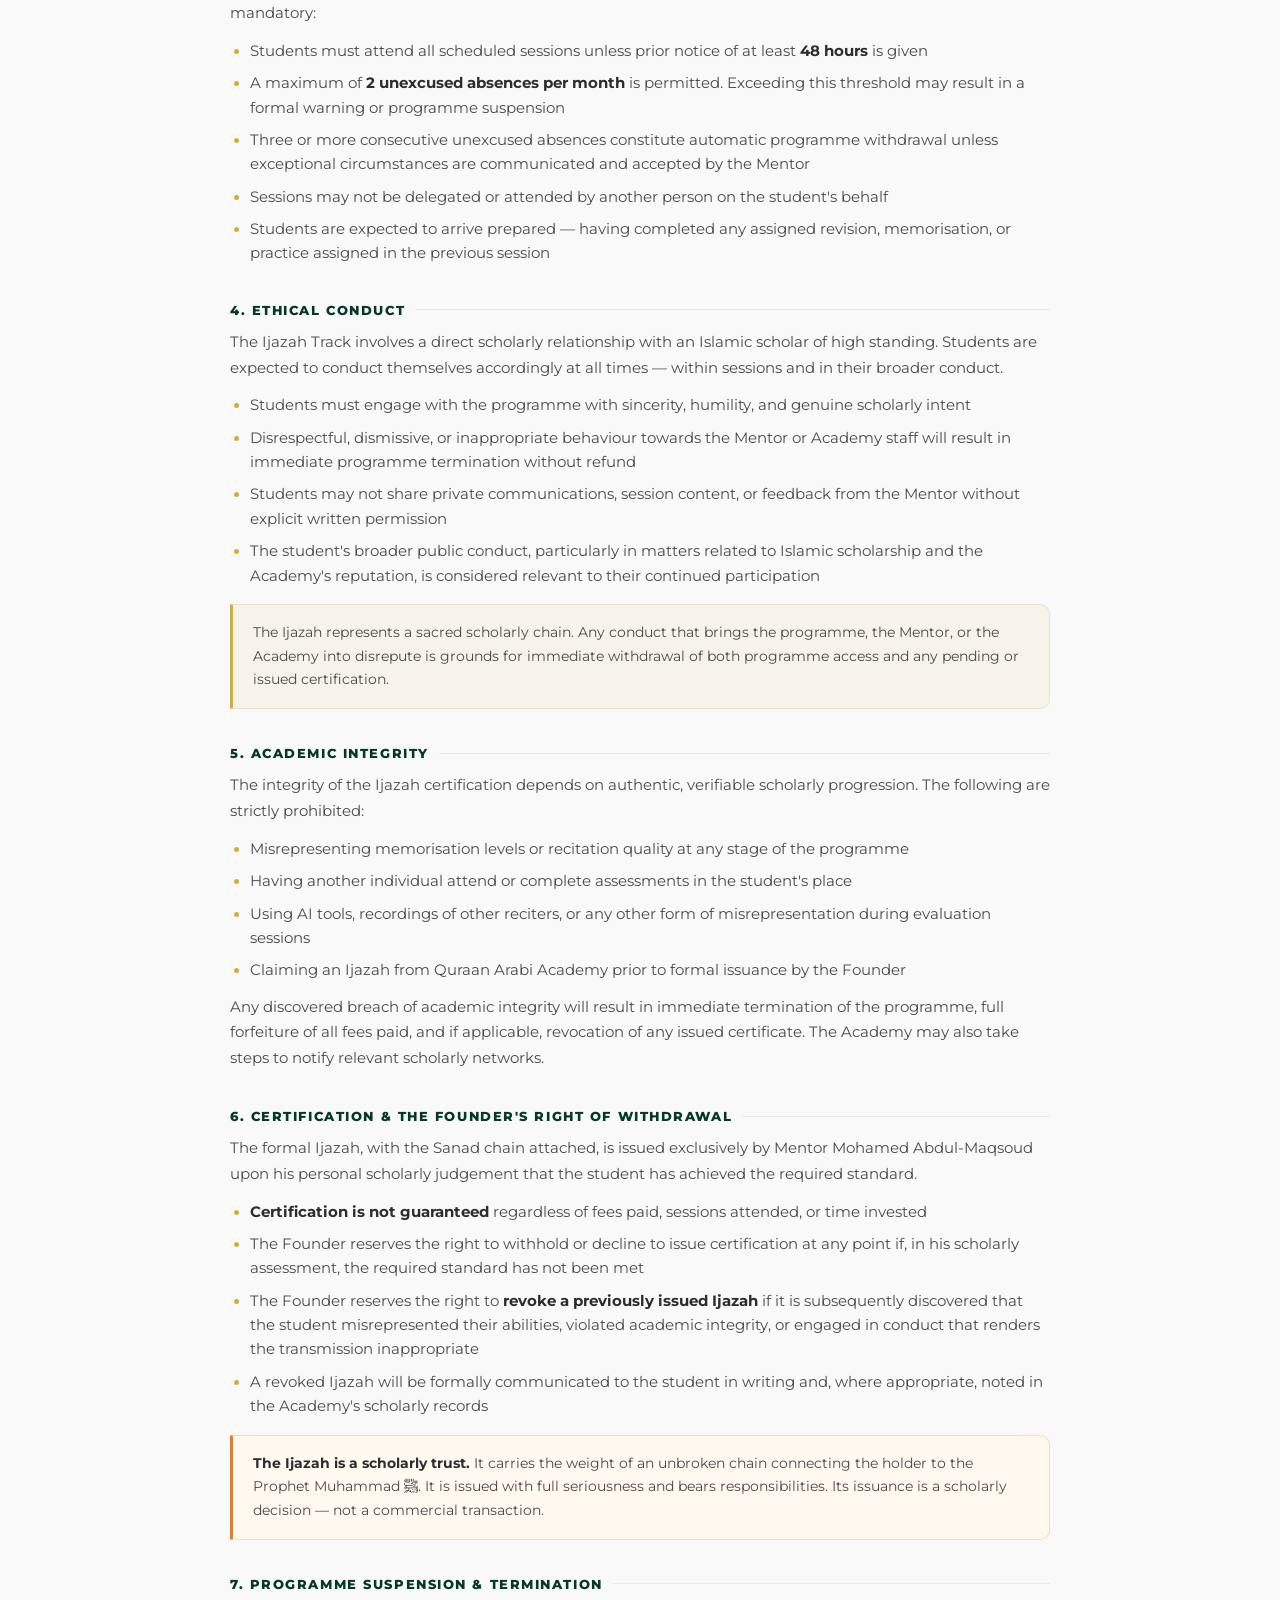
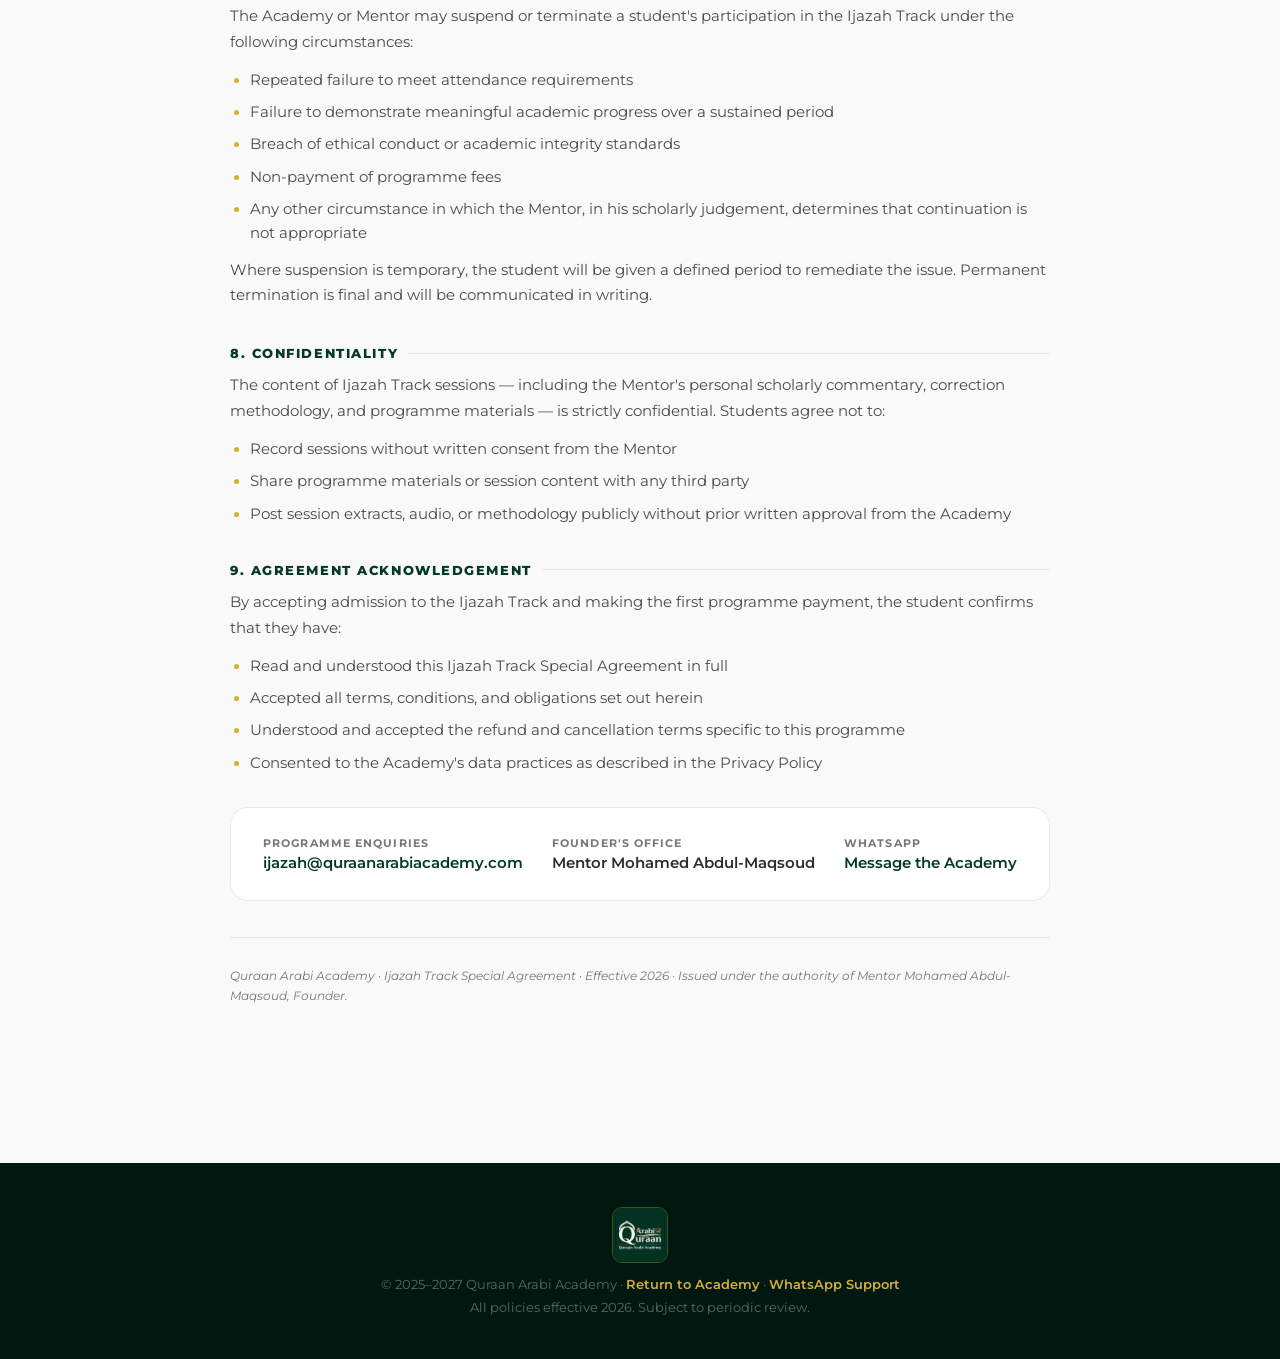
==== commit a9ed851a: "Add files via upload" ====
--- a/legal.html
+++ b/legal.html
@@ -769,7 +769,7 @@
   <div class="lf-logo">
     <img src="assets/logo-dark.png" alt="Quraan Arabi Academy" style="height:56px;width:auto;border-radius:10px;border:1px solid rgba(212,175,55,0.35);">
   </div>
-  <p>© 2026 Quraan Arabi Academy · <a href="index.html">Return to Academy</a> · <a href="https://wa.me/201557864122" target="_blank" rel="noopener">WhatsApp Support</a></p>
+  <p>© 2025–2027 Quraan Arabi Academy · <a href="index.html">Return to Academy</a> · <a href="https://wa.me/201557864122" target="_blank" rel="noopener">WhatsApp Support</a></p>
   <p style="margin-top:8px;">All policies effective 2026. Subject to periodic review.</p>
 </footer>
 
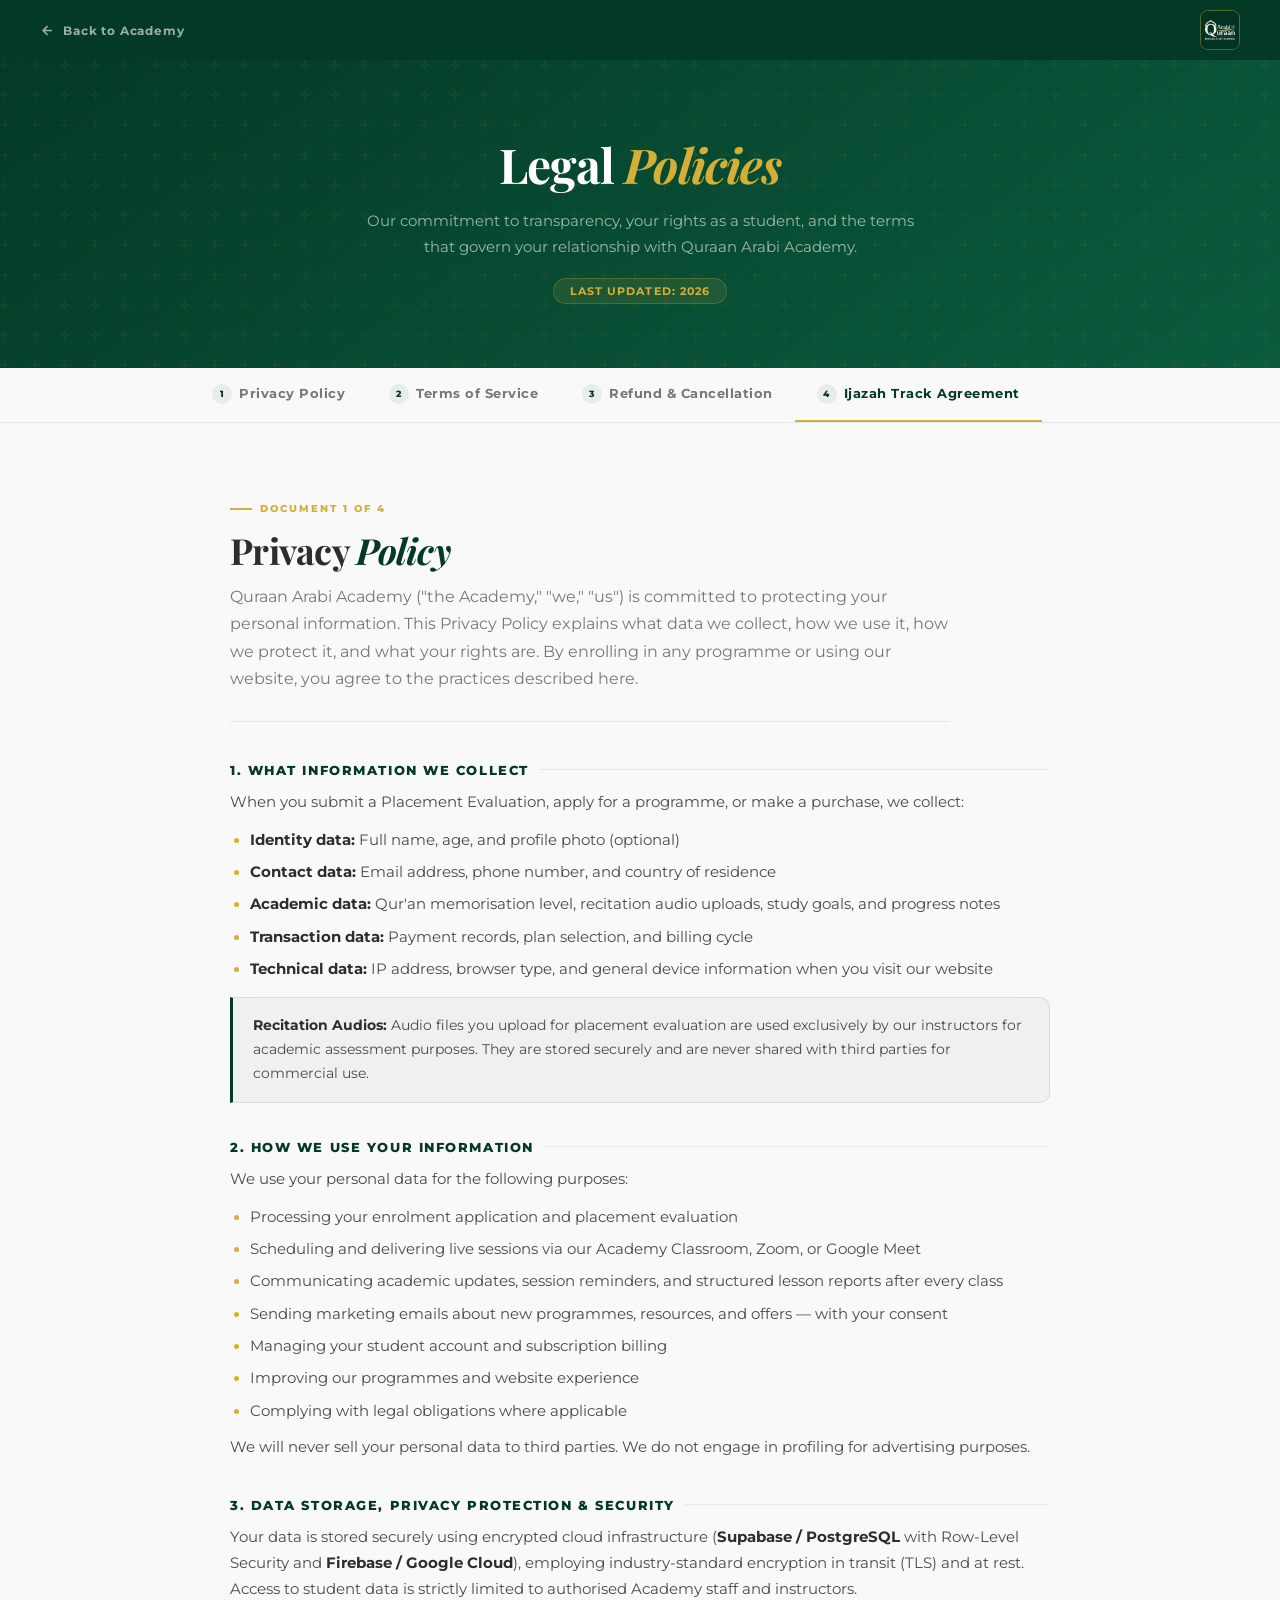
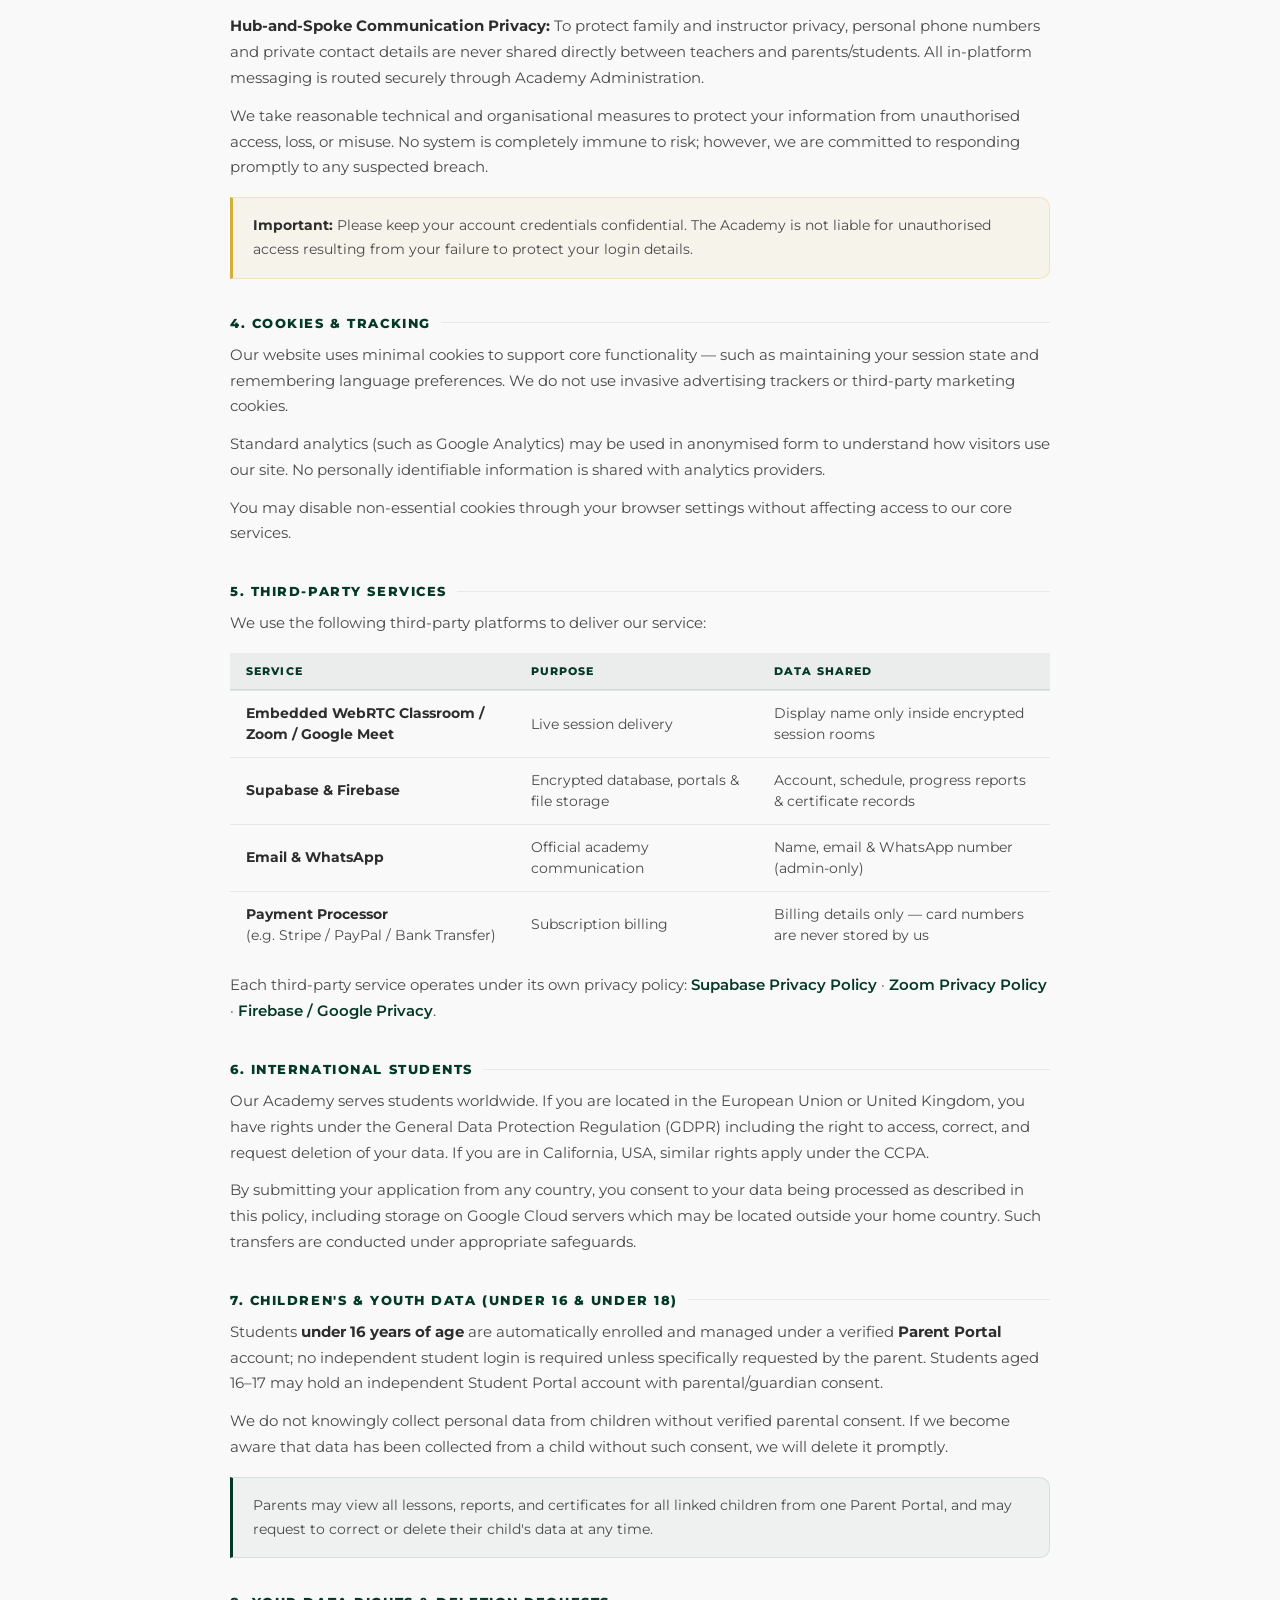
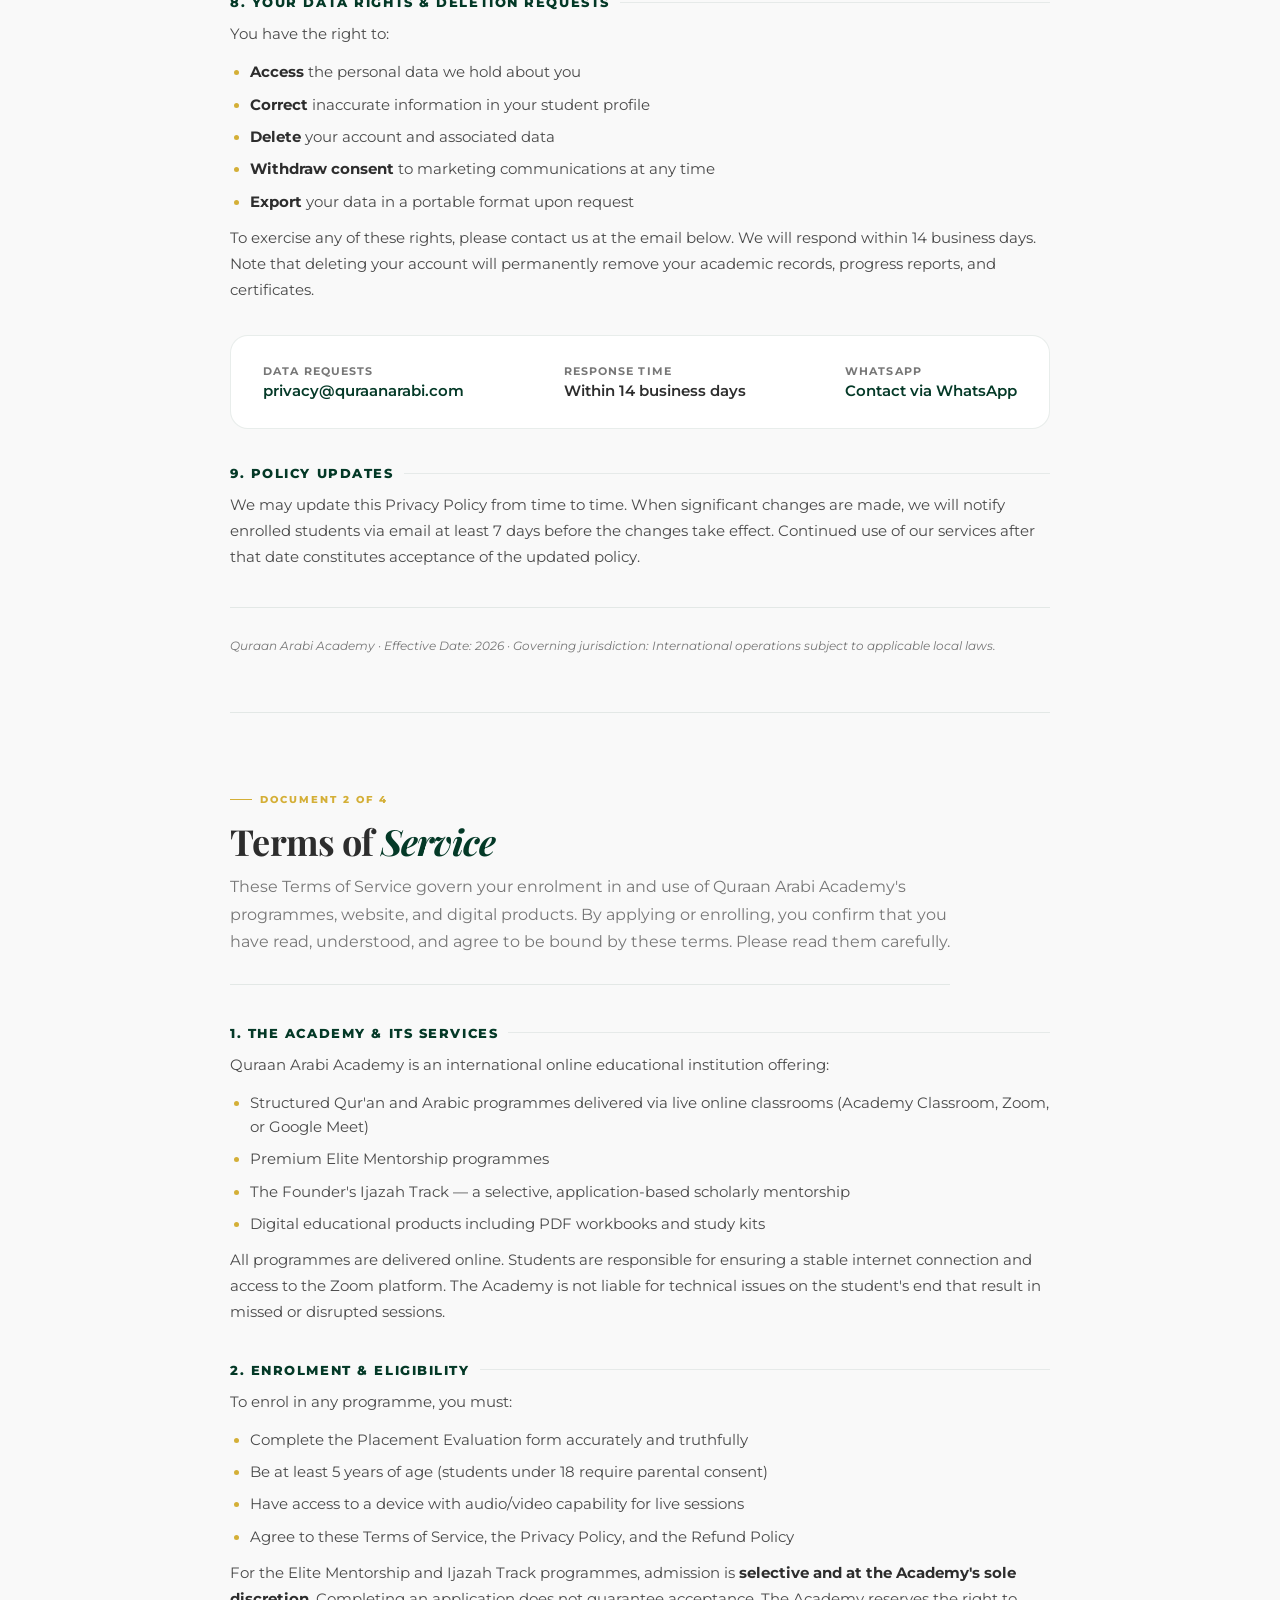
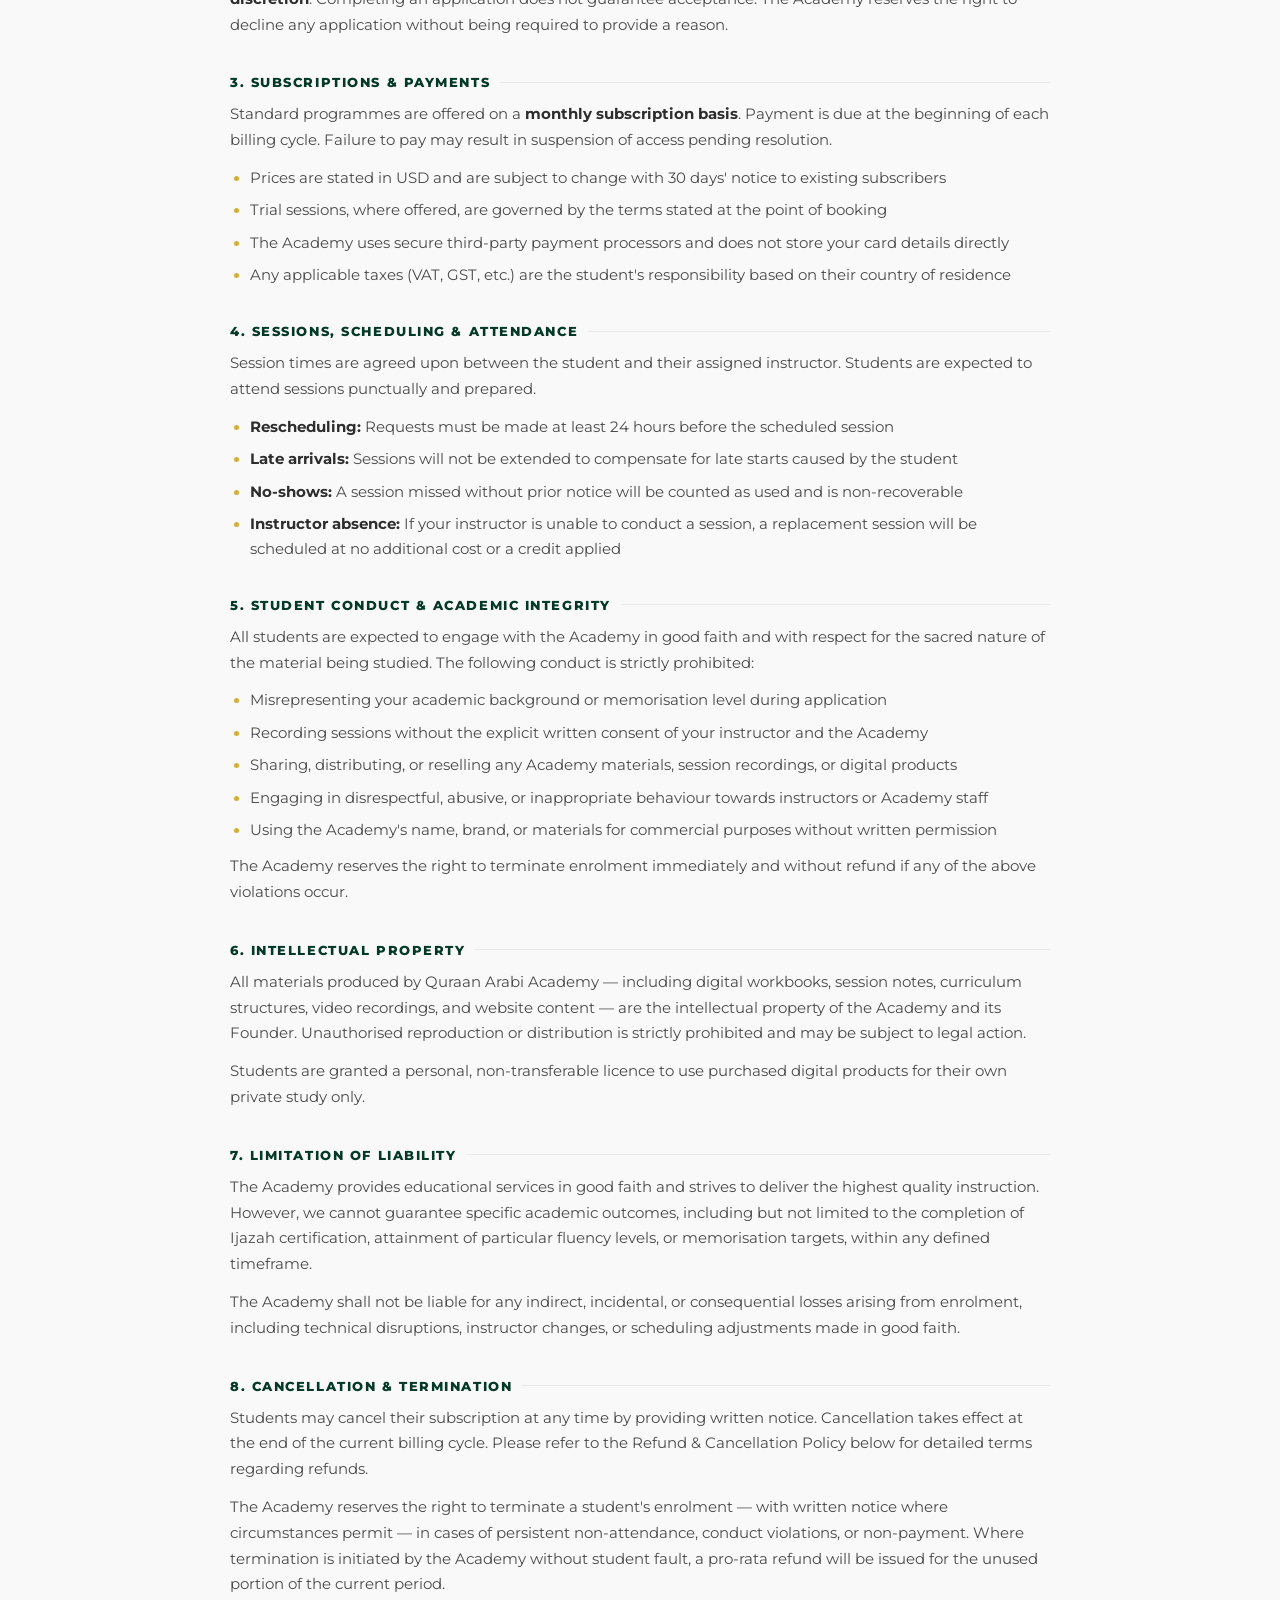
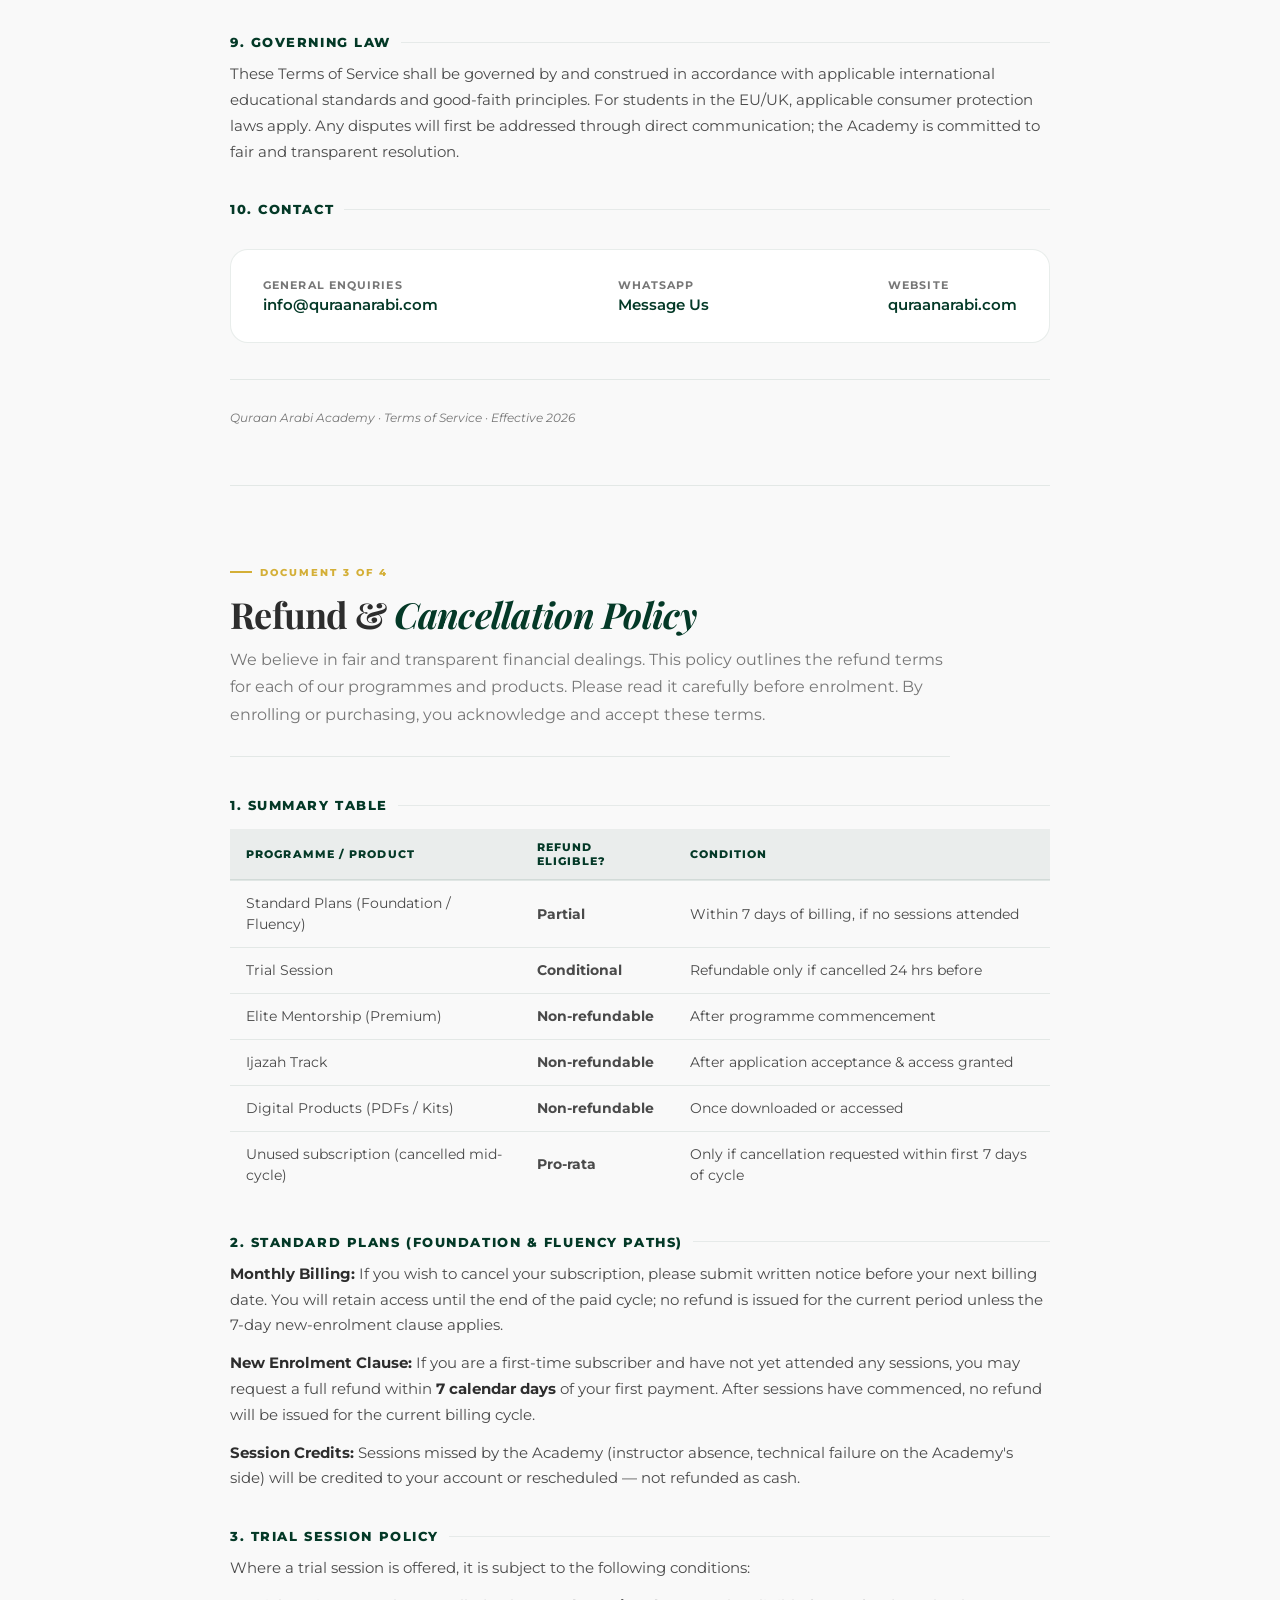
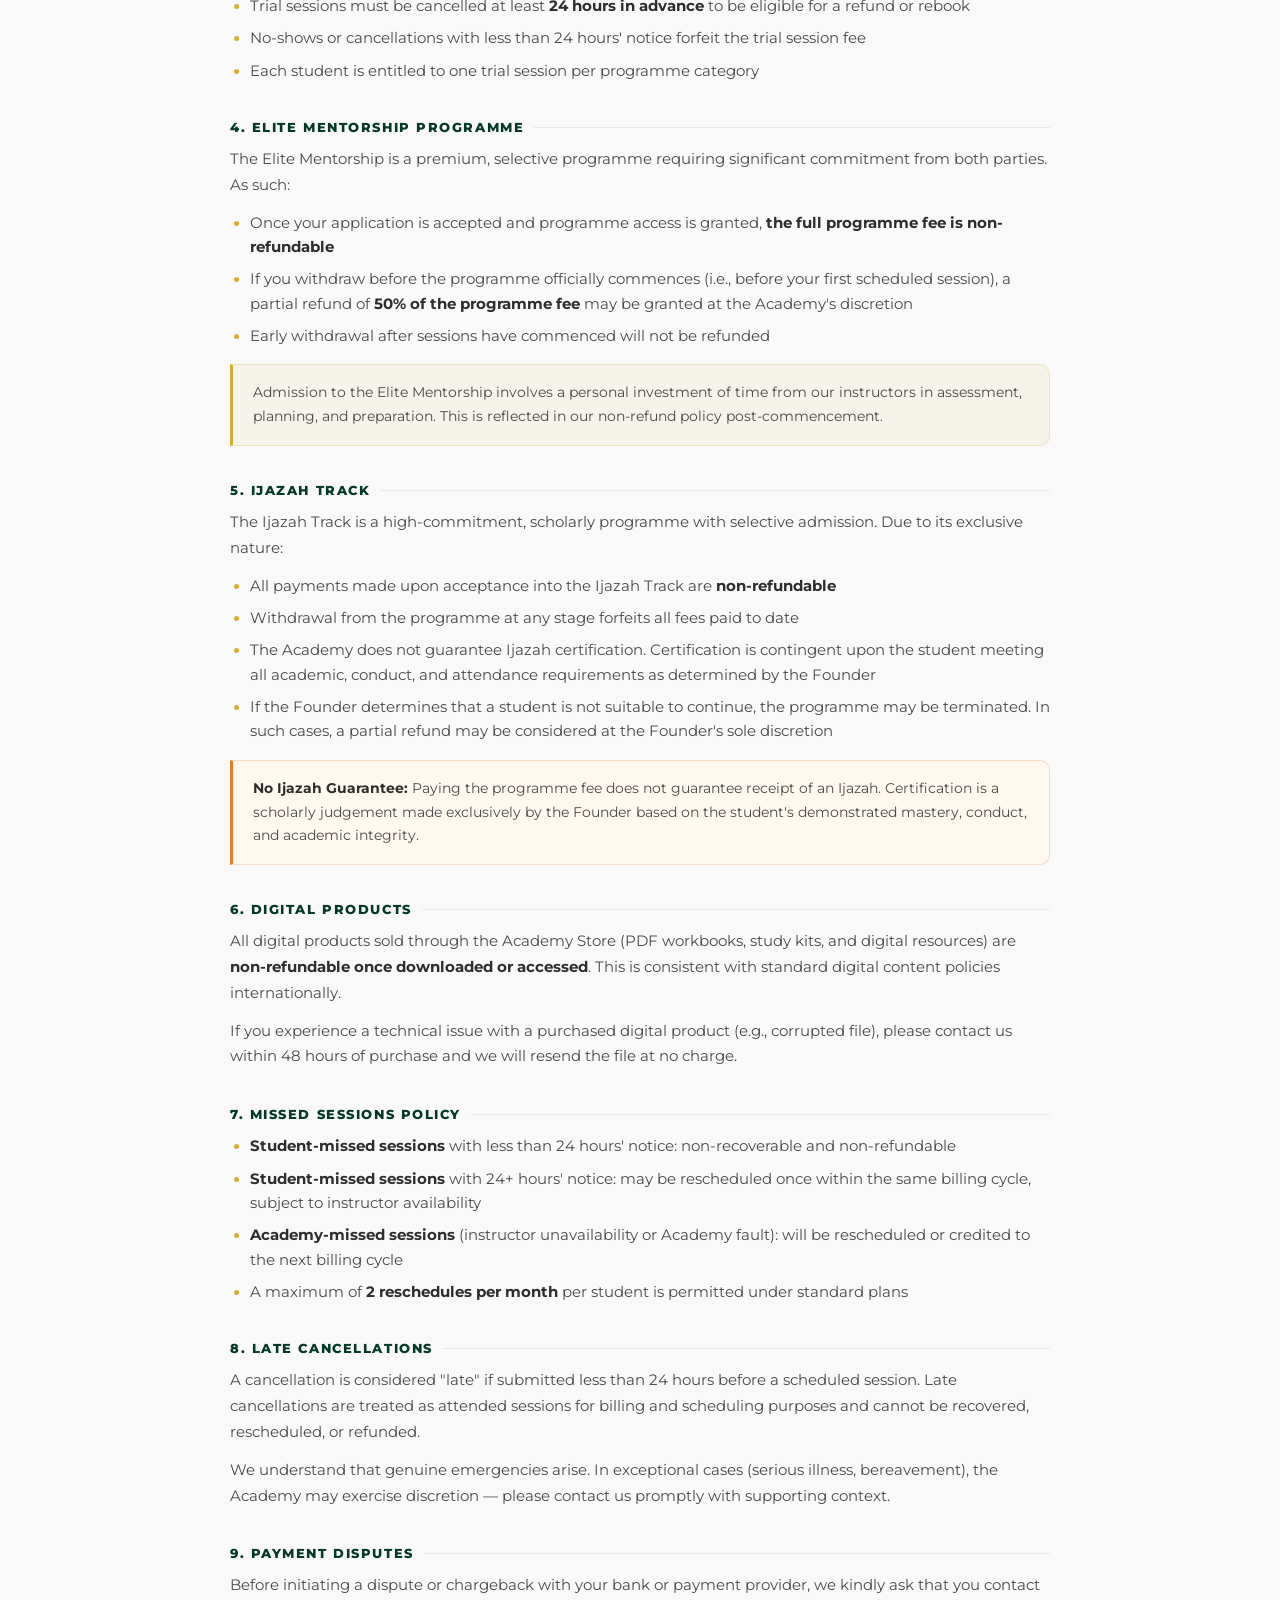
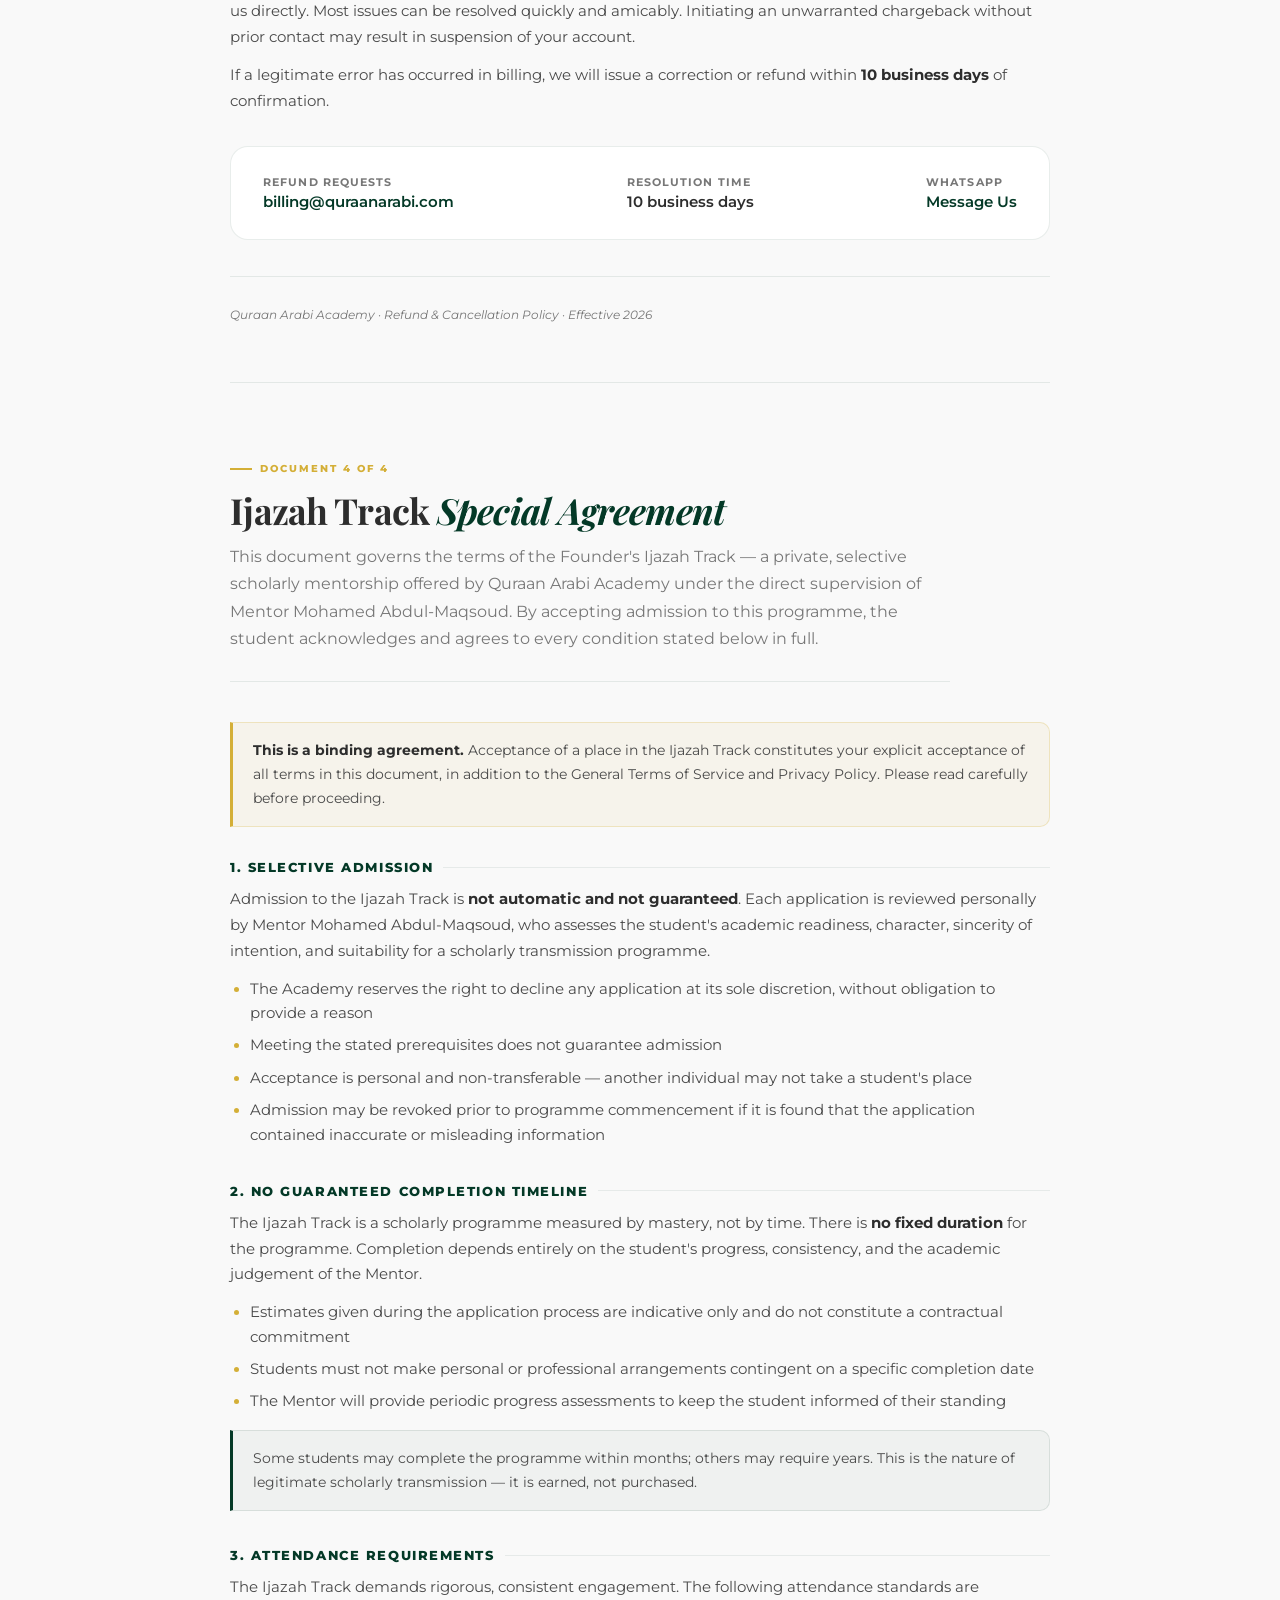
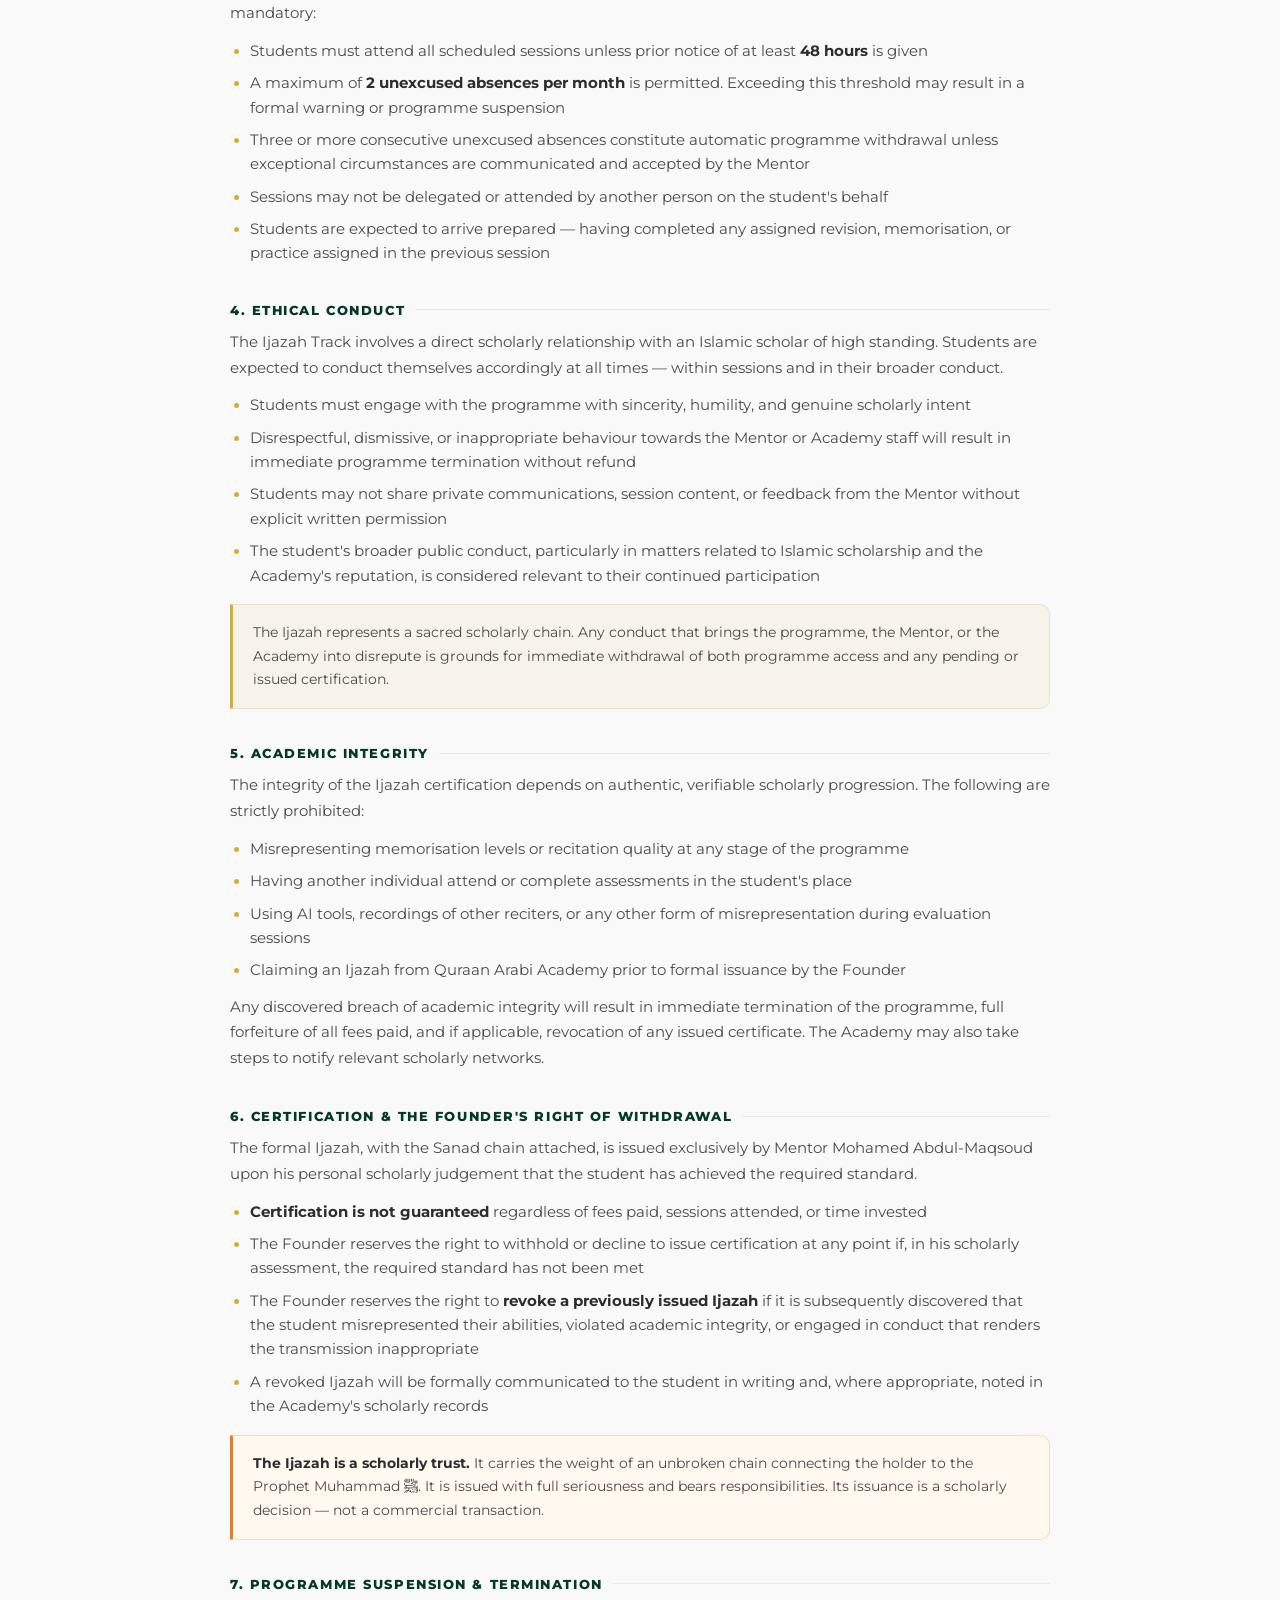
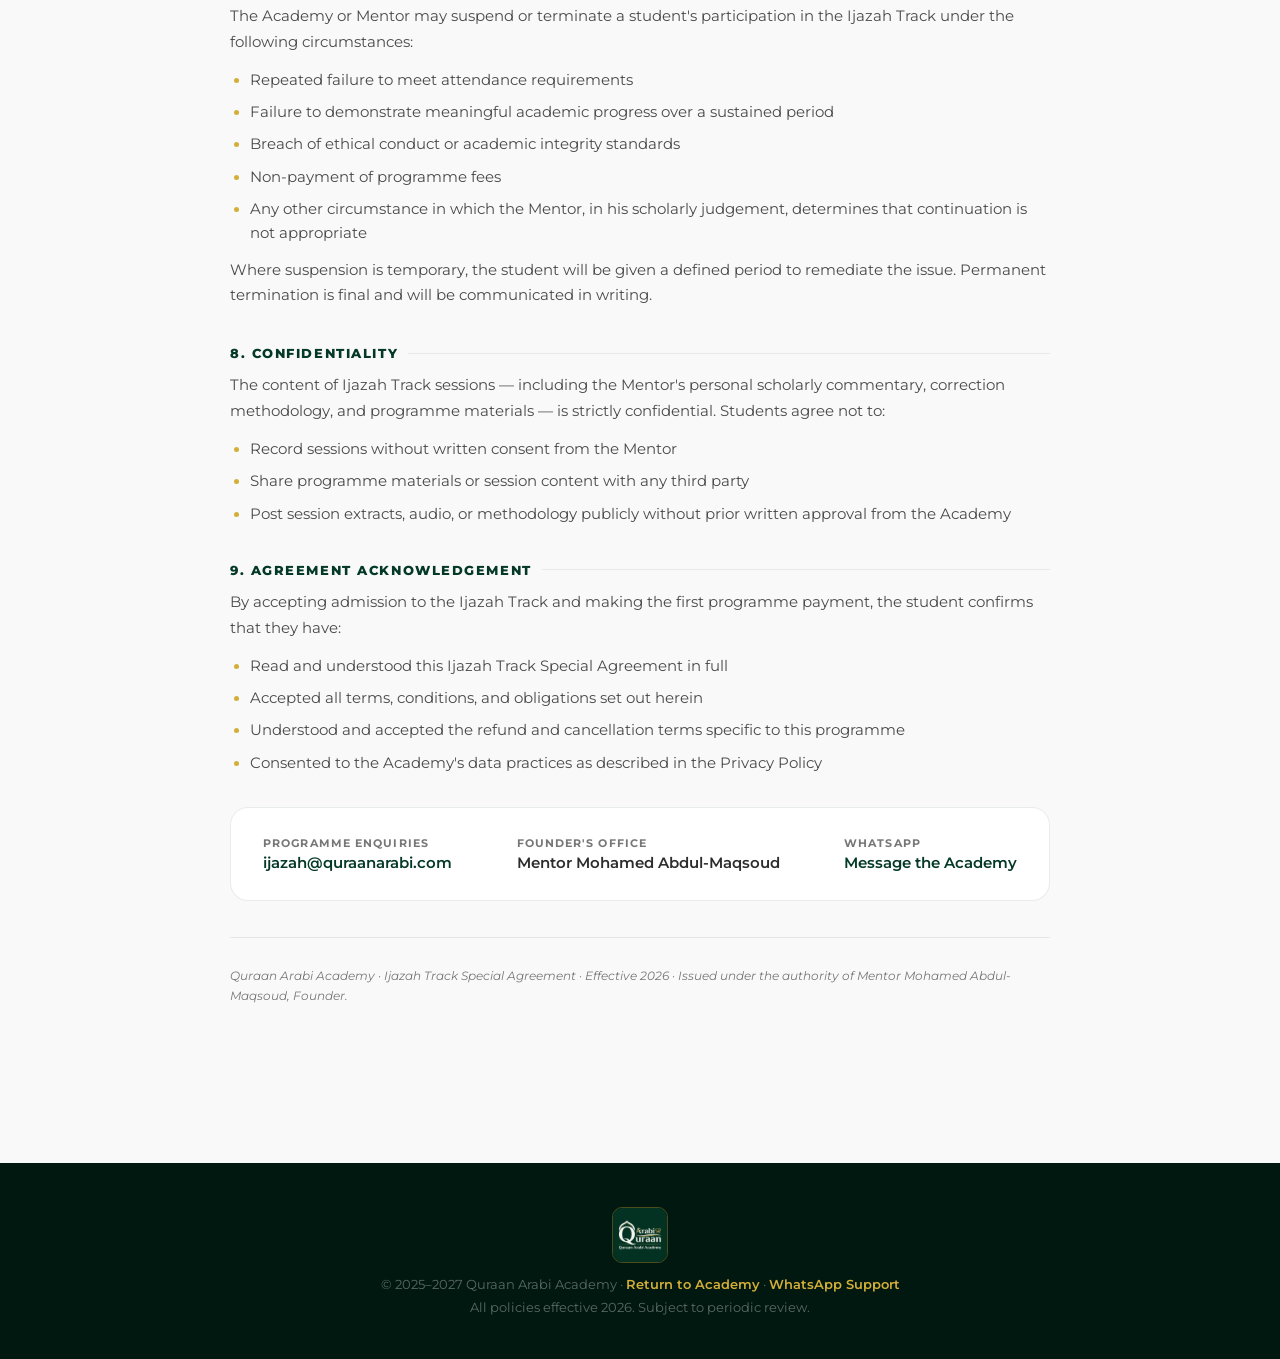
==== commit d7f9b2e4: "Add files via upload" ====
--- a/legal.html
+++ b/legal.html
@@ -420,7 +420,7 @@
     </ul>
     <p>To exercise any of these rights, please contact us at the email below. We will respond within 14 business days. Note that deleting your account will permanently remove your academic records, progress reports, and certificates.</p>
     <div class="contact-strip">
-      <div><div class="cs-label">Data Requests</div><div class="cs-val"><a href="mailto:privacy@quraanarabiacademy.com">privacy@quraanarabiacademy.com</a></div></div>
+      <div><div class="cs-label">Data Requests</div><div class="cs-val"><a href="mailto:privacy@quraanarabi.com">privacy@quraanarabi.com</a></div></div>
       <div><div class="cs-label">Response Time</div><div class="cs-val">Within 14 business days</div></div>
       <div><div class="cs-label">WhatsApp</div><div class="cs-val"><a href="https://wa.me/201557864122" target="_blank" rel="noopener">Contact via WhatsApp</a></div></div>
     </div>
@@ -528,9 +528,9 @@
   <div class="ps">
     <div class="ps-title">10. Contact</div>
     <div class="contact-strip">
-      <div><div class="cs-label">General Enquiries</div><div class="cs-val"><a href="mailto:info@quraanarabiacademy.com">info@quraanarabiacademy.com</a></div></div>
+      <div><div class="cs-label">General Enquiries</div><div class="cs-val"><a href="mailto:info@quraanarabi.com">info@quraanarabi.com</a></div></div>
       <div><div class="cs-label">WhatsApp</div><div class="cs-val"><a href="https://wa.me/201557864122" target="_blank" rel="noopener">Message Us</a></div></div>
-      <div><div class="cs-label">Website</div><div class="cs-val"><a href="index.html">quraanarabiacademy.com</a></div></div>
+      <div><div class="cs-label">Website</div><div class="cs-val"><a href="index.html">quraanarabi.com</a></div></div>
     </div>
   </div>
 
@@ -630,7 +630,7 @@
     <p>Before initiating a dispute or chargeback with your bank or payment provider, we kindly ask that you contact us directly. Most issues can be resolved quickly and amicably. Initiating an unwarranted chargeback without prior contact may result in suspension of your account.</p>
     <p>If a legitimate error has occurred in billing, we will issue a correction or refund within <strong>10 business days</strong> of confirmation.</p>
     <div class="contact-strip">
-      <div><div class="cs-label">Refund Requests</div><div class="cs-val"><a href="mailto:billing@quraanarabiacademy.com">billing@quraanarabiacademy.com</a></div></div>
+      <div><div class="cs-label">Refund Requests</div><div class="cs-val"><a href="mailto:billing@quraanarabi.com">billing@quraanarabi.com</a></div></div>
       <div><div class="cs-label">Resolution Time</div><div class="cs-val">10 business days</div></div>
       <div><div class="cs-label">WhatsApp</div><div class="cs-val"><a href="https://wa.me/201557864122" target="_blank" rel="noopener">Message Us</a></div></div>
     </div>
@@ -753,7 +753,7 @@
       <li>Consented to the Academy's data practices as described in the Privacy Policy</li>
     </ul>
     <div class="contact-strip">
-      <div><div class="cs-label">Programme Enquiries</div><div class="cs-val"><a href="mailto:ijazah@quraanarabiacademy.com">ijazah@quraanarabiacademy.com</a></div></div>
+      <div><div class="cs-label">Programme Enquiries</div><div class="cs-val"><a href="mailto:ijazah@quraanarabi.com">ijazah@quraanarabi.com</a></div></div>
       <div><div class="cs-label">Founder's Office</div><div class="cs-val">Mentor Mohamed Abdul-Maqsoud</div></div>
       <div><div class="cs-label">WhatsApp</div><div class="cs-val"><a href="https://wa.me/201557864122" target="_blank" rel="noopener">Message the Academy</a></div></div>
     </div>
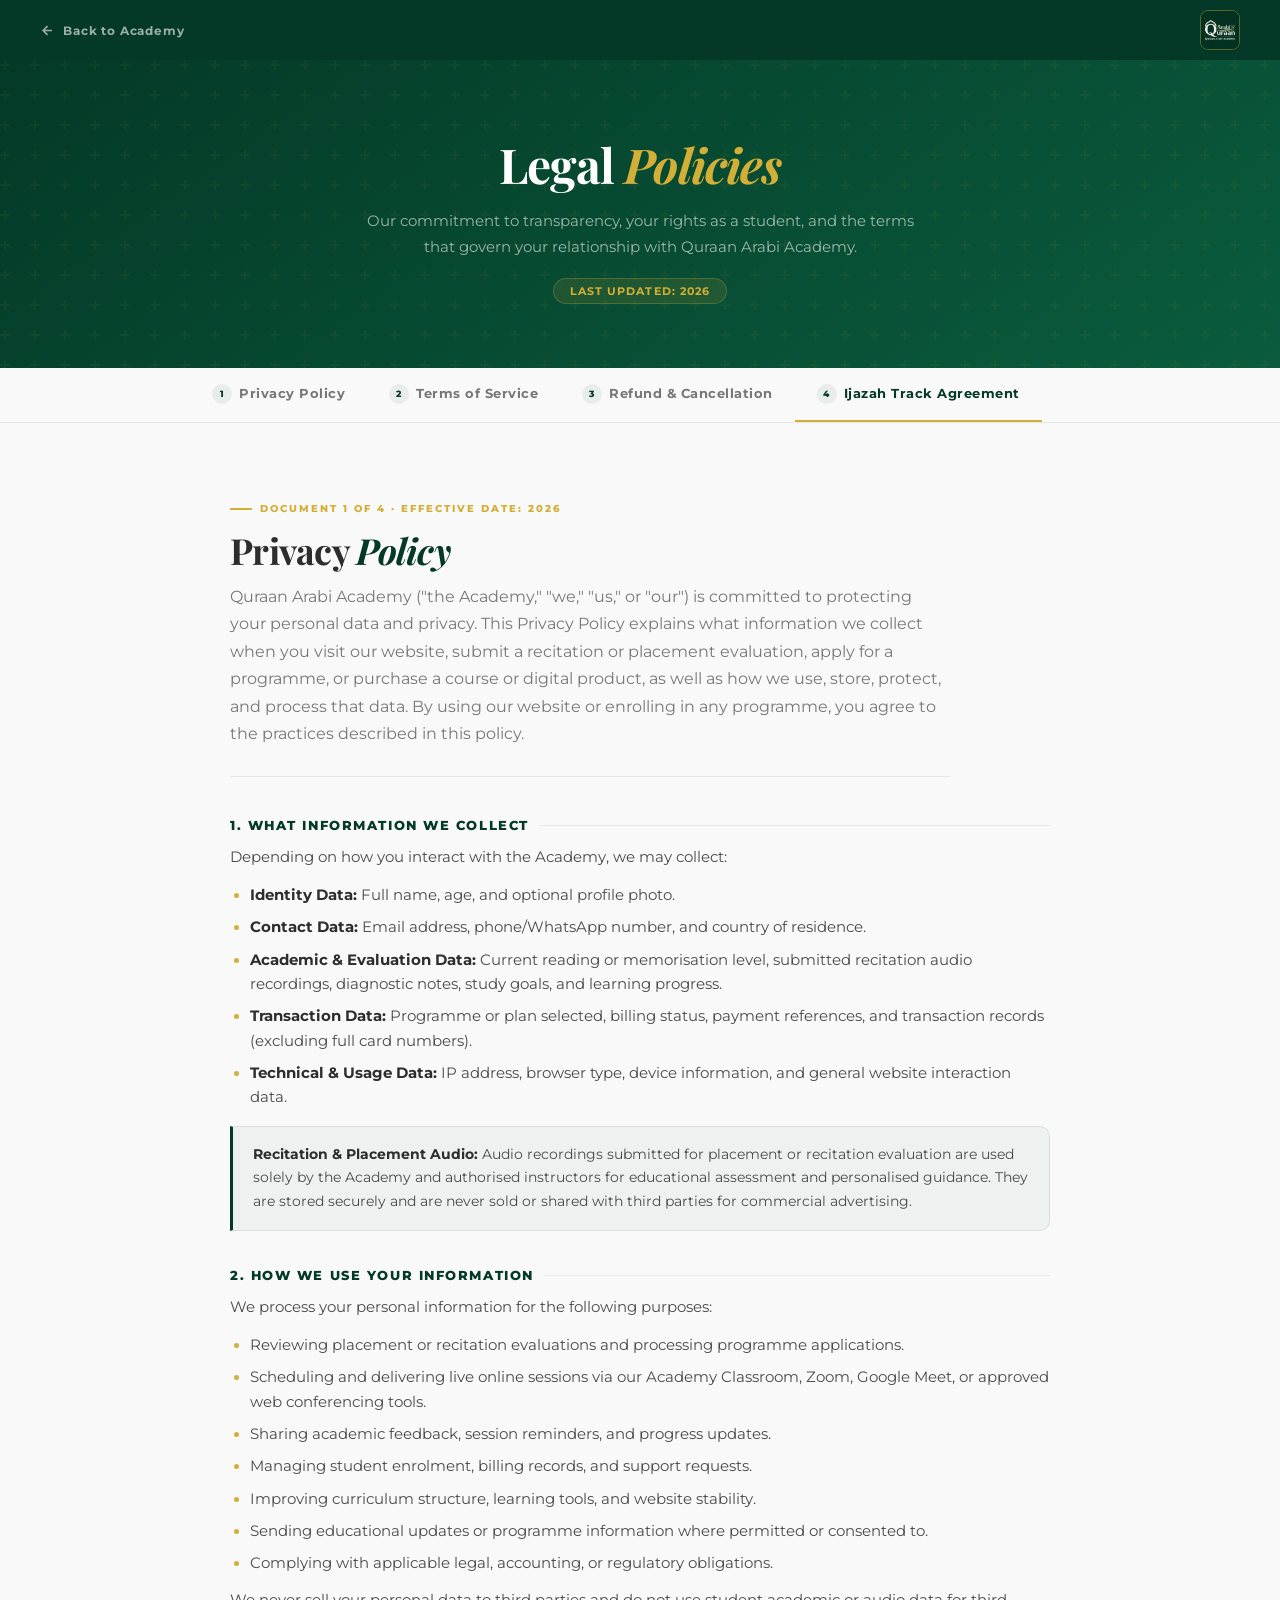
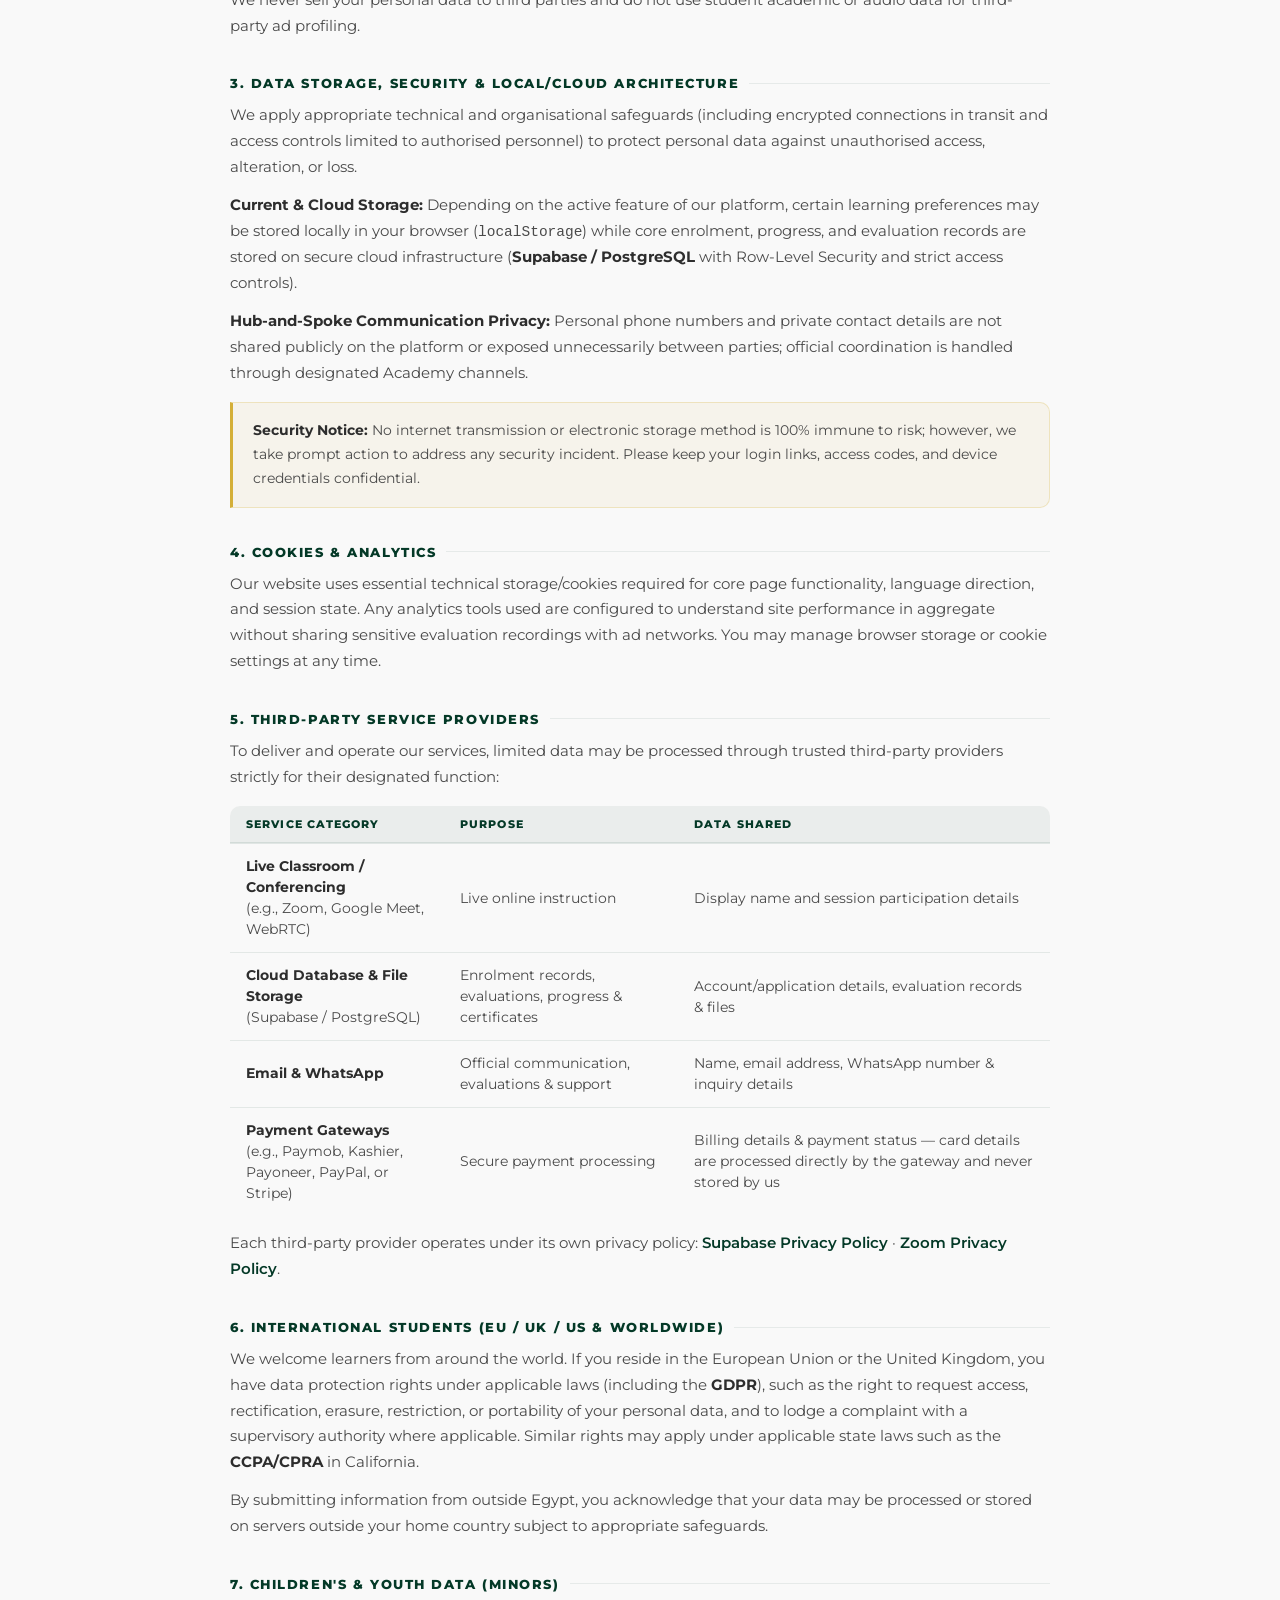
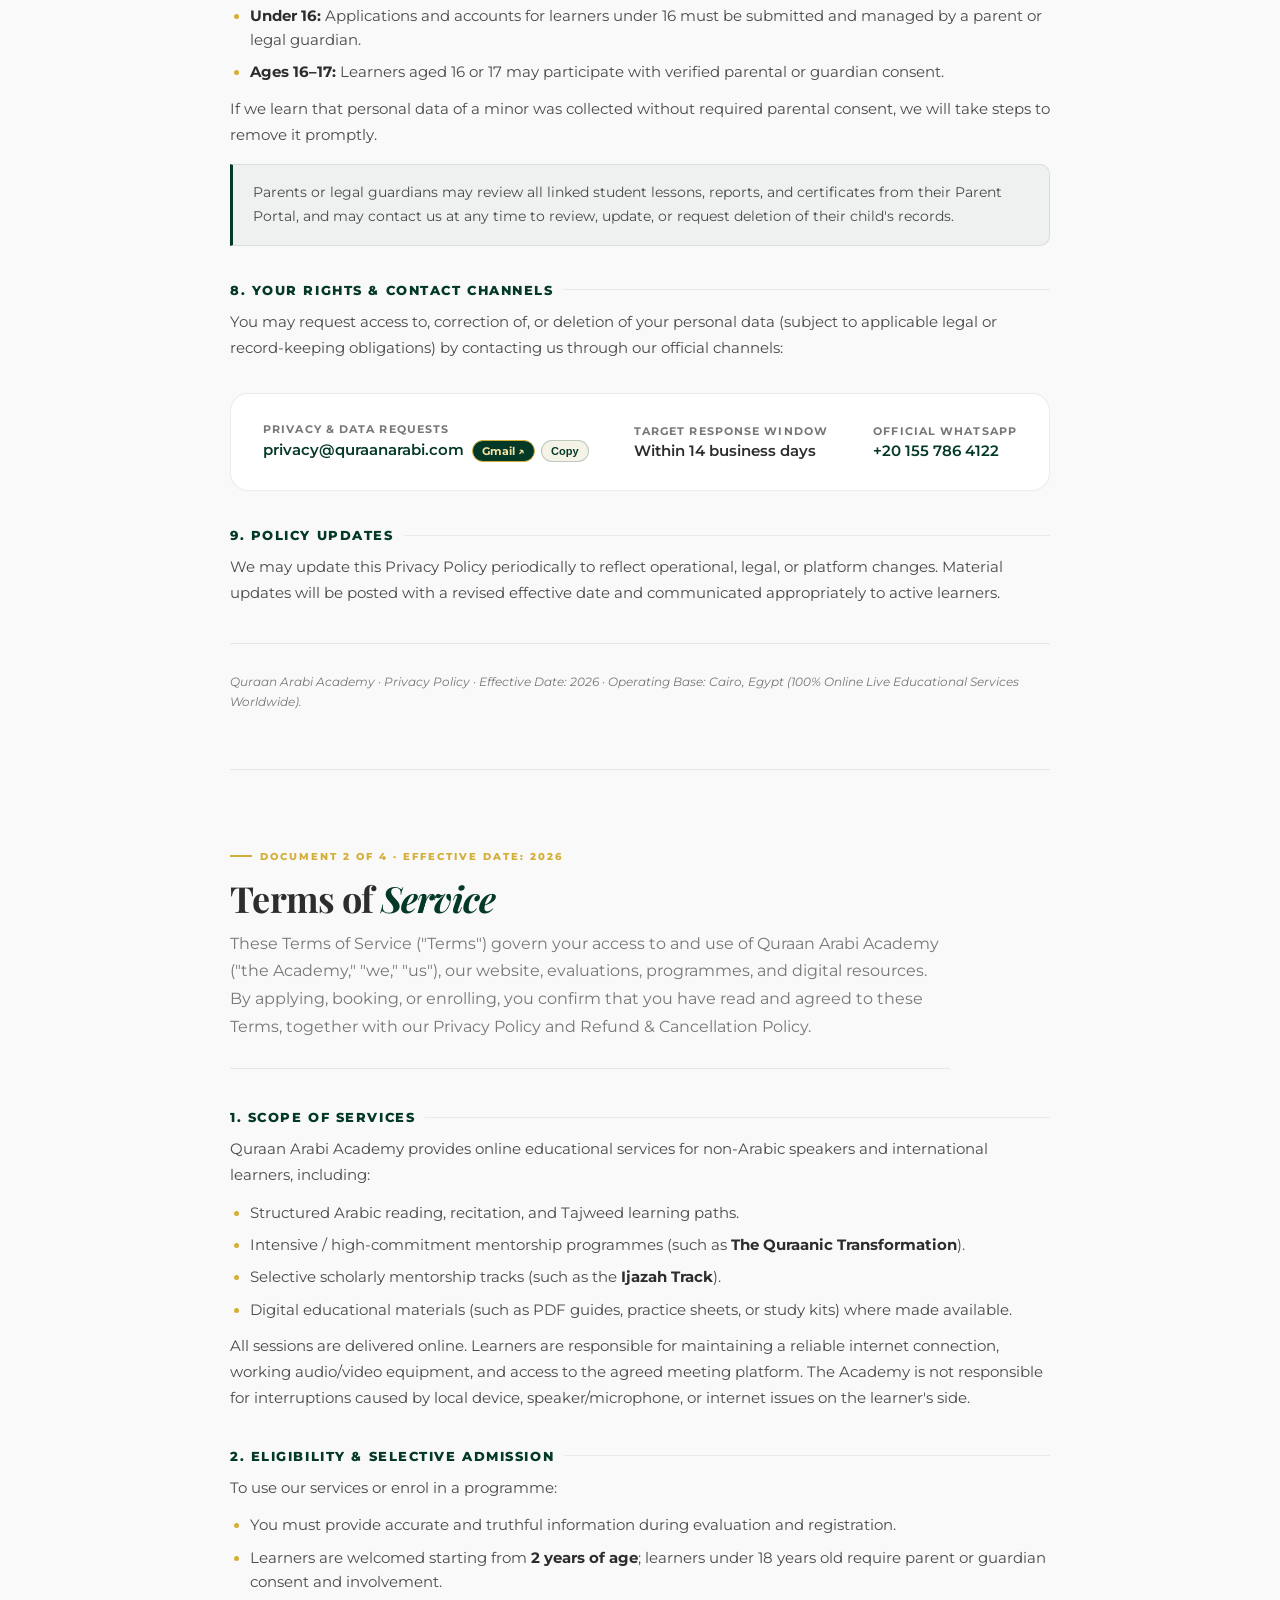
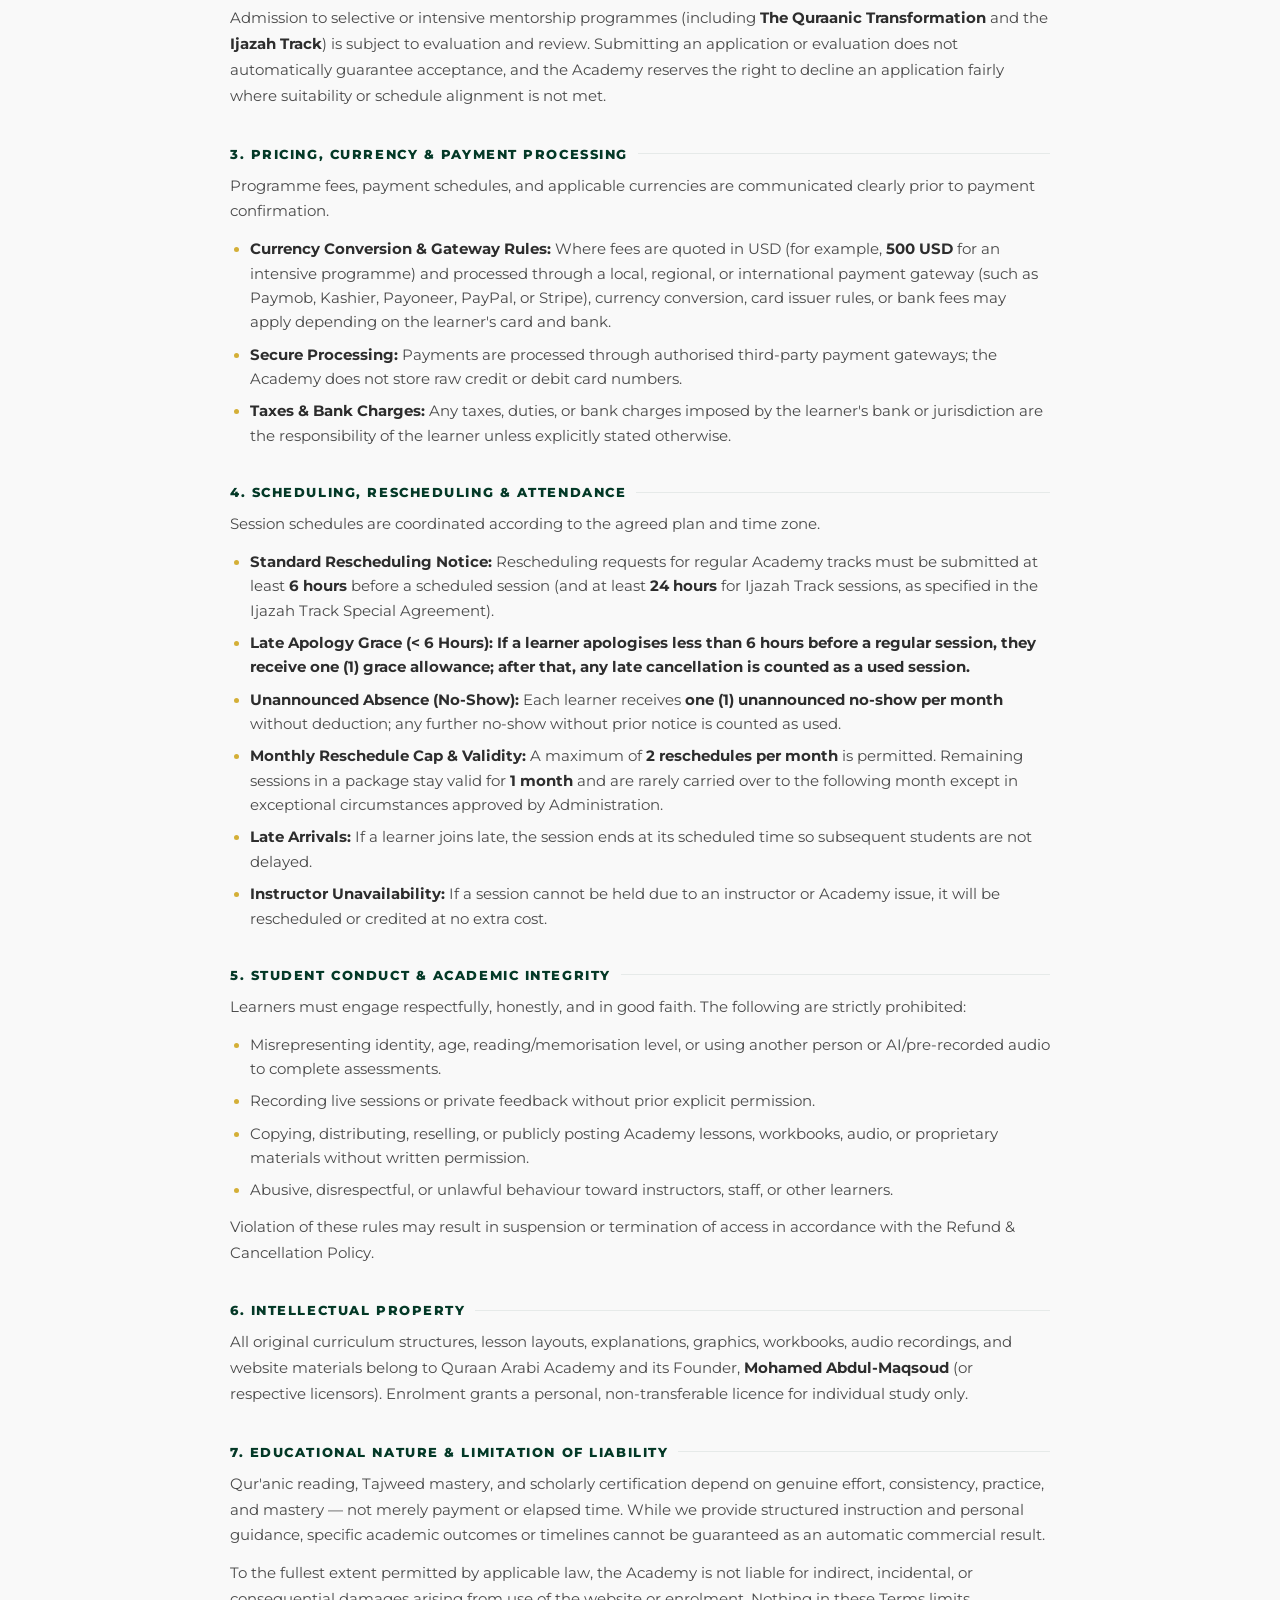
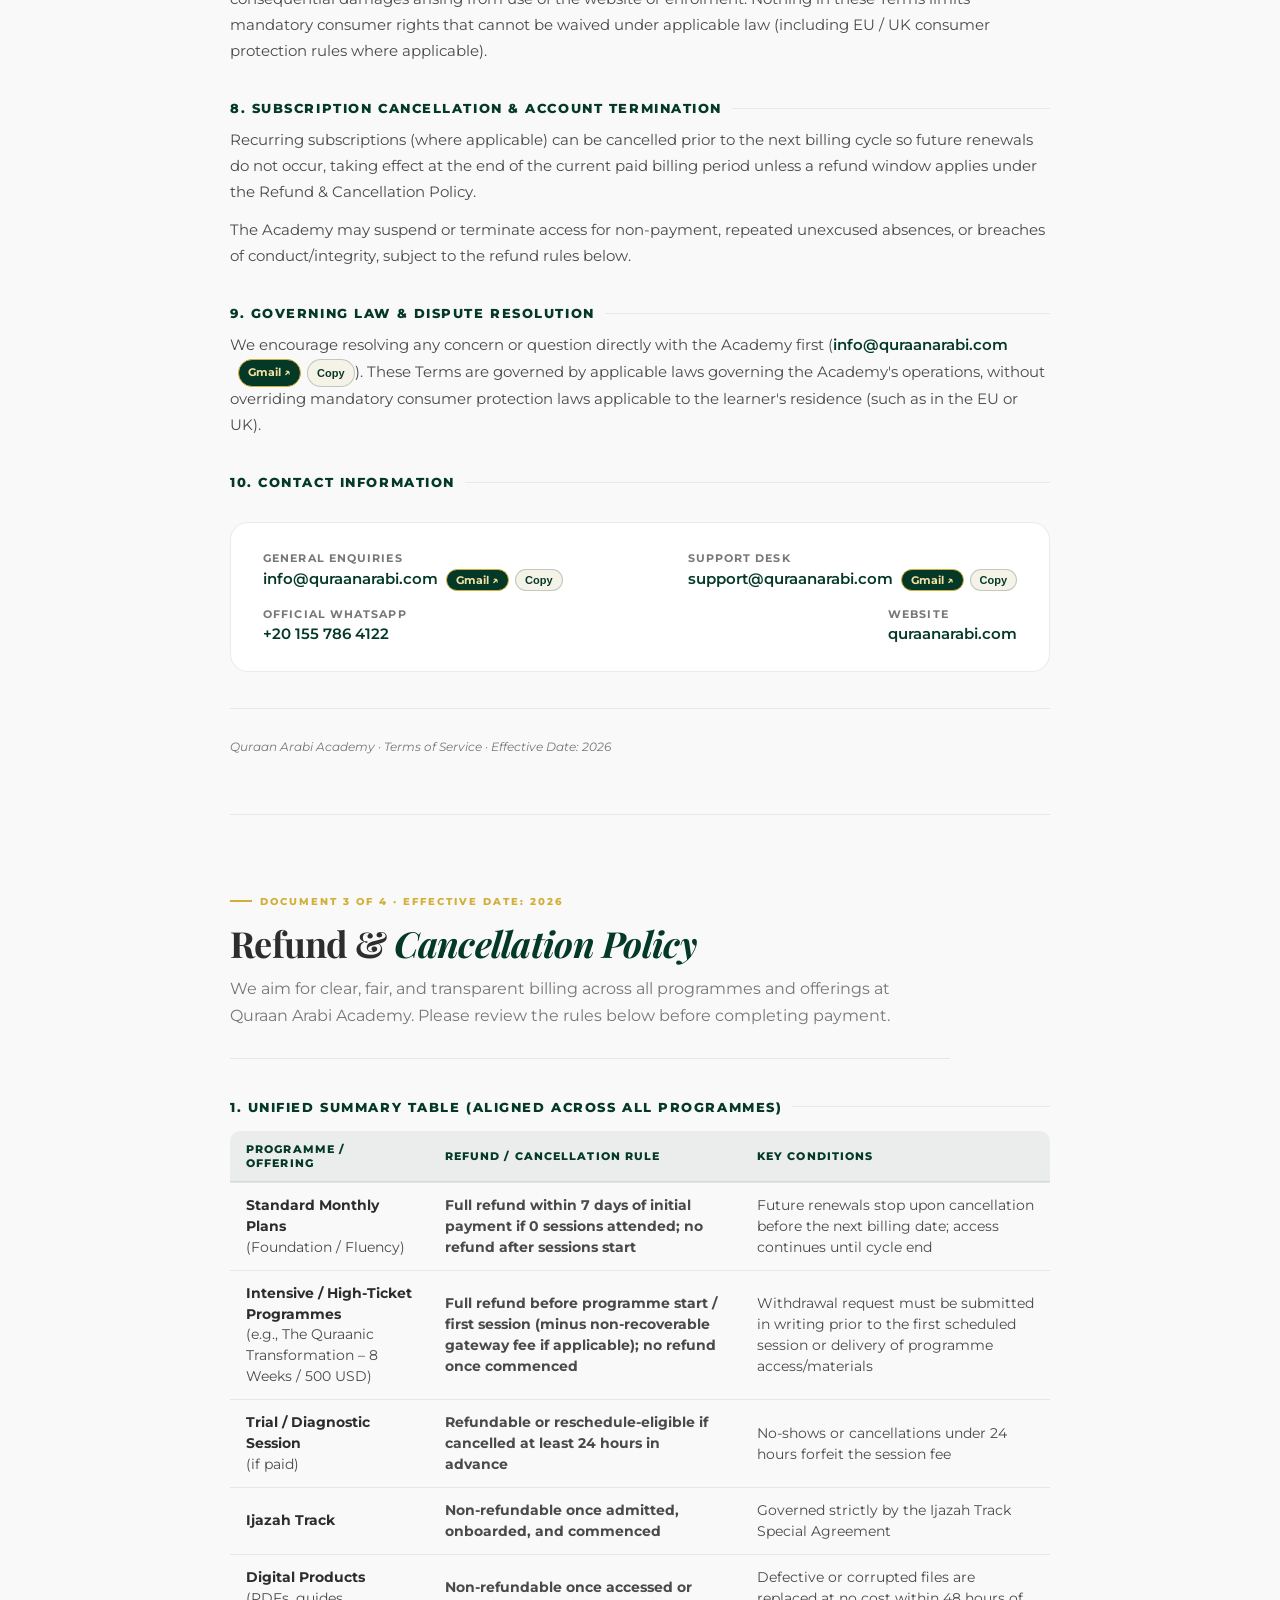
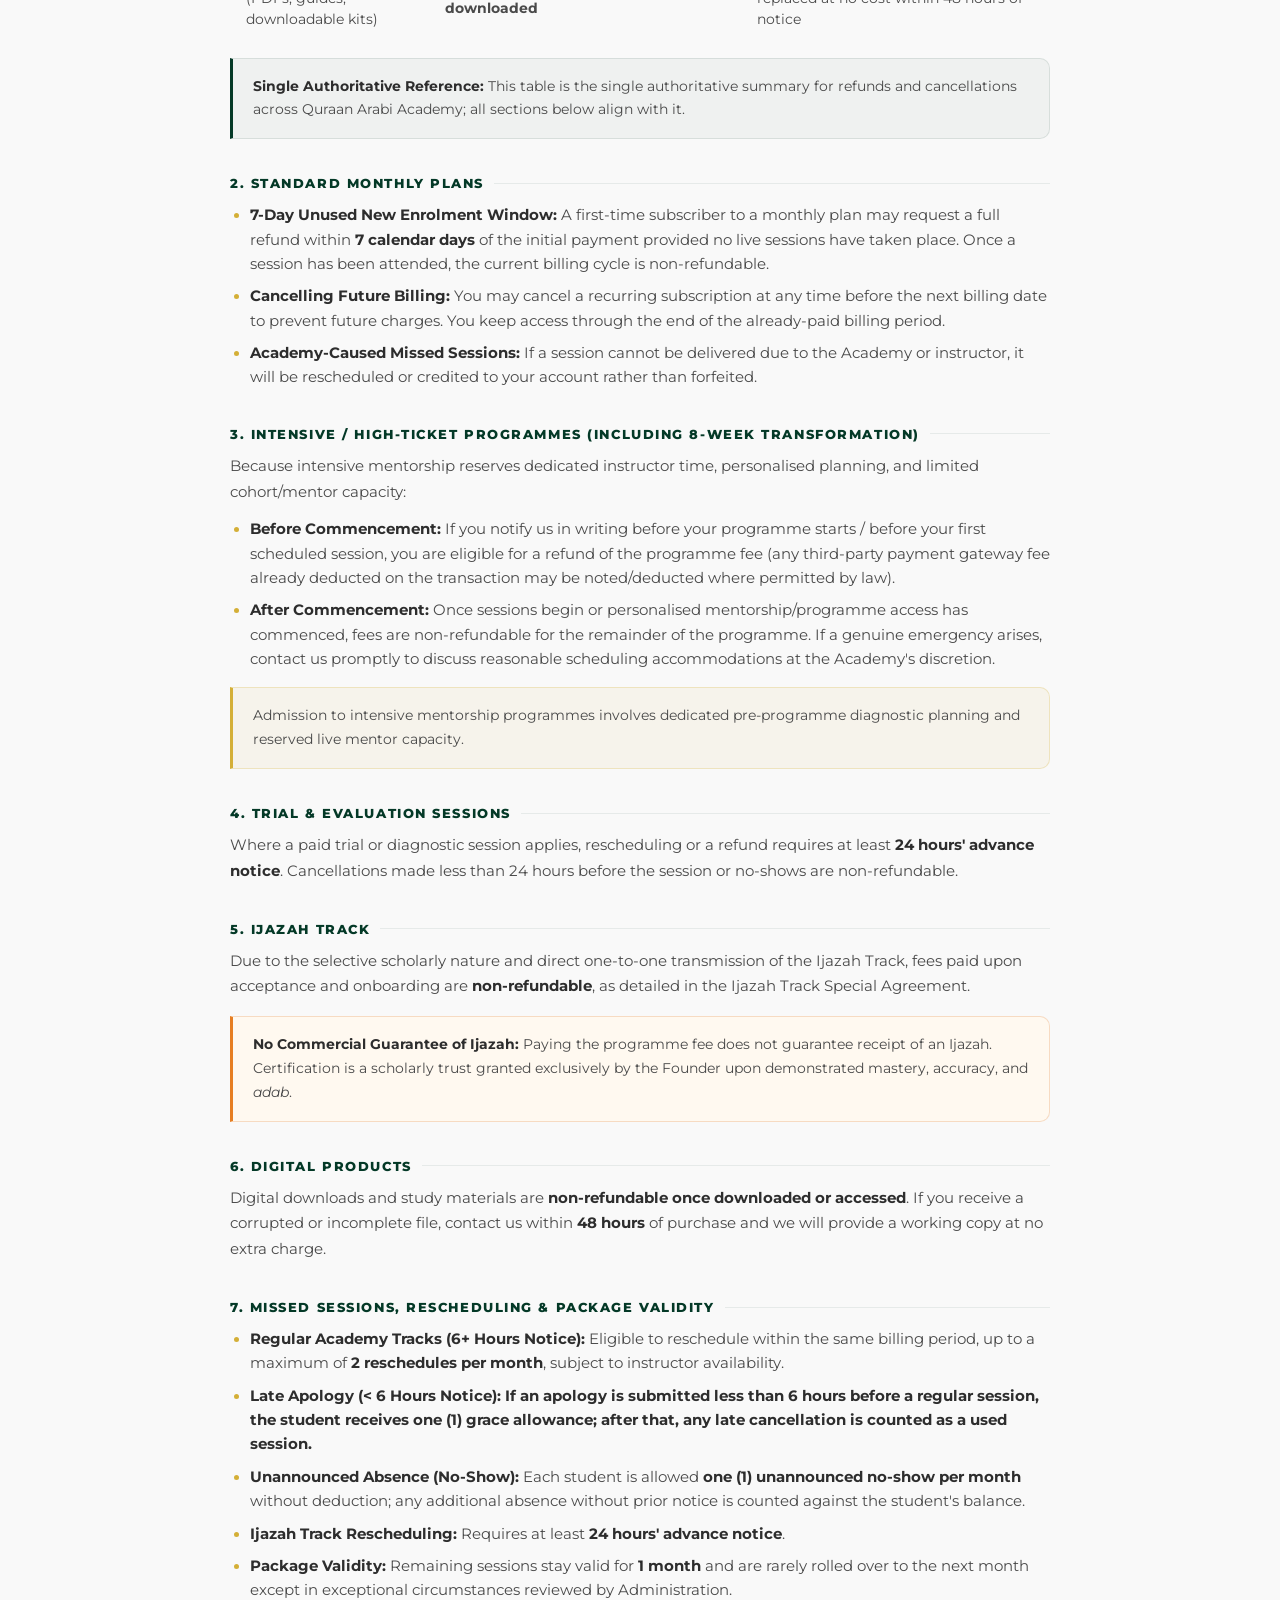
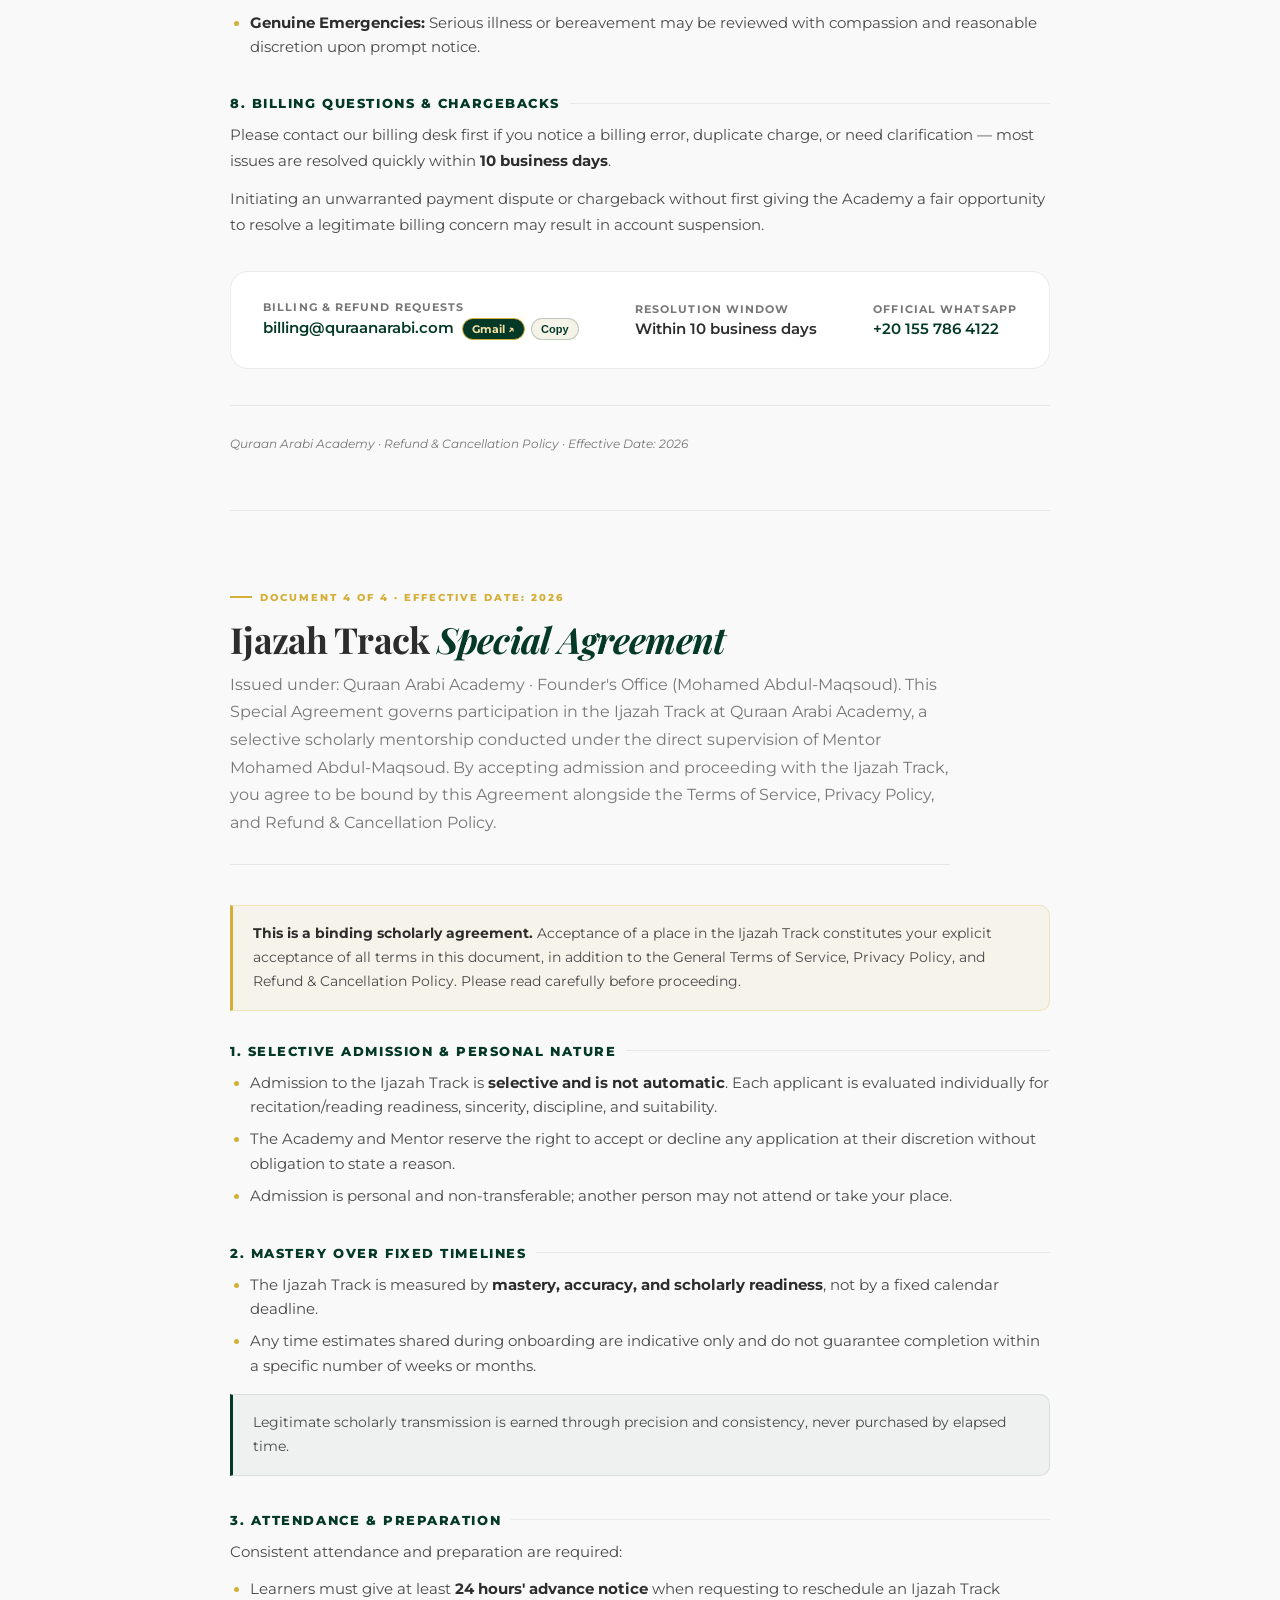
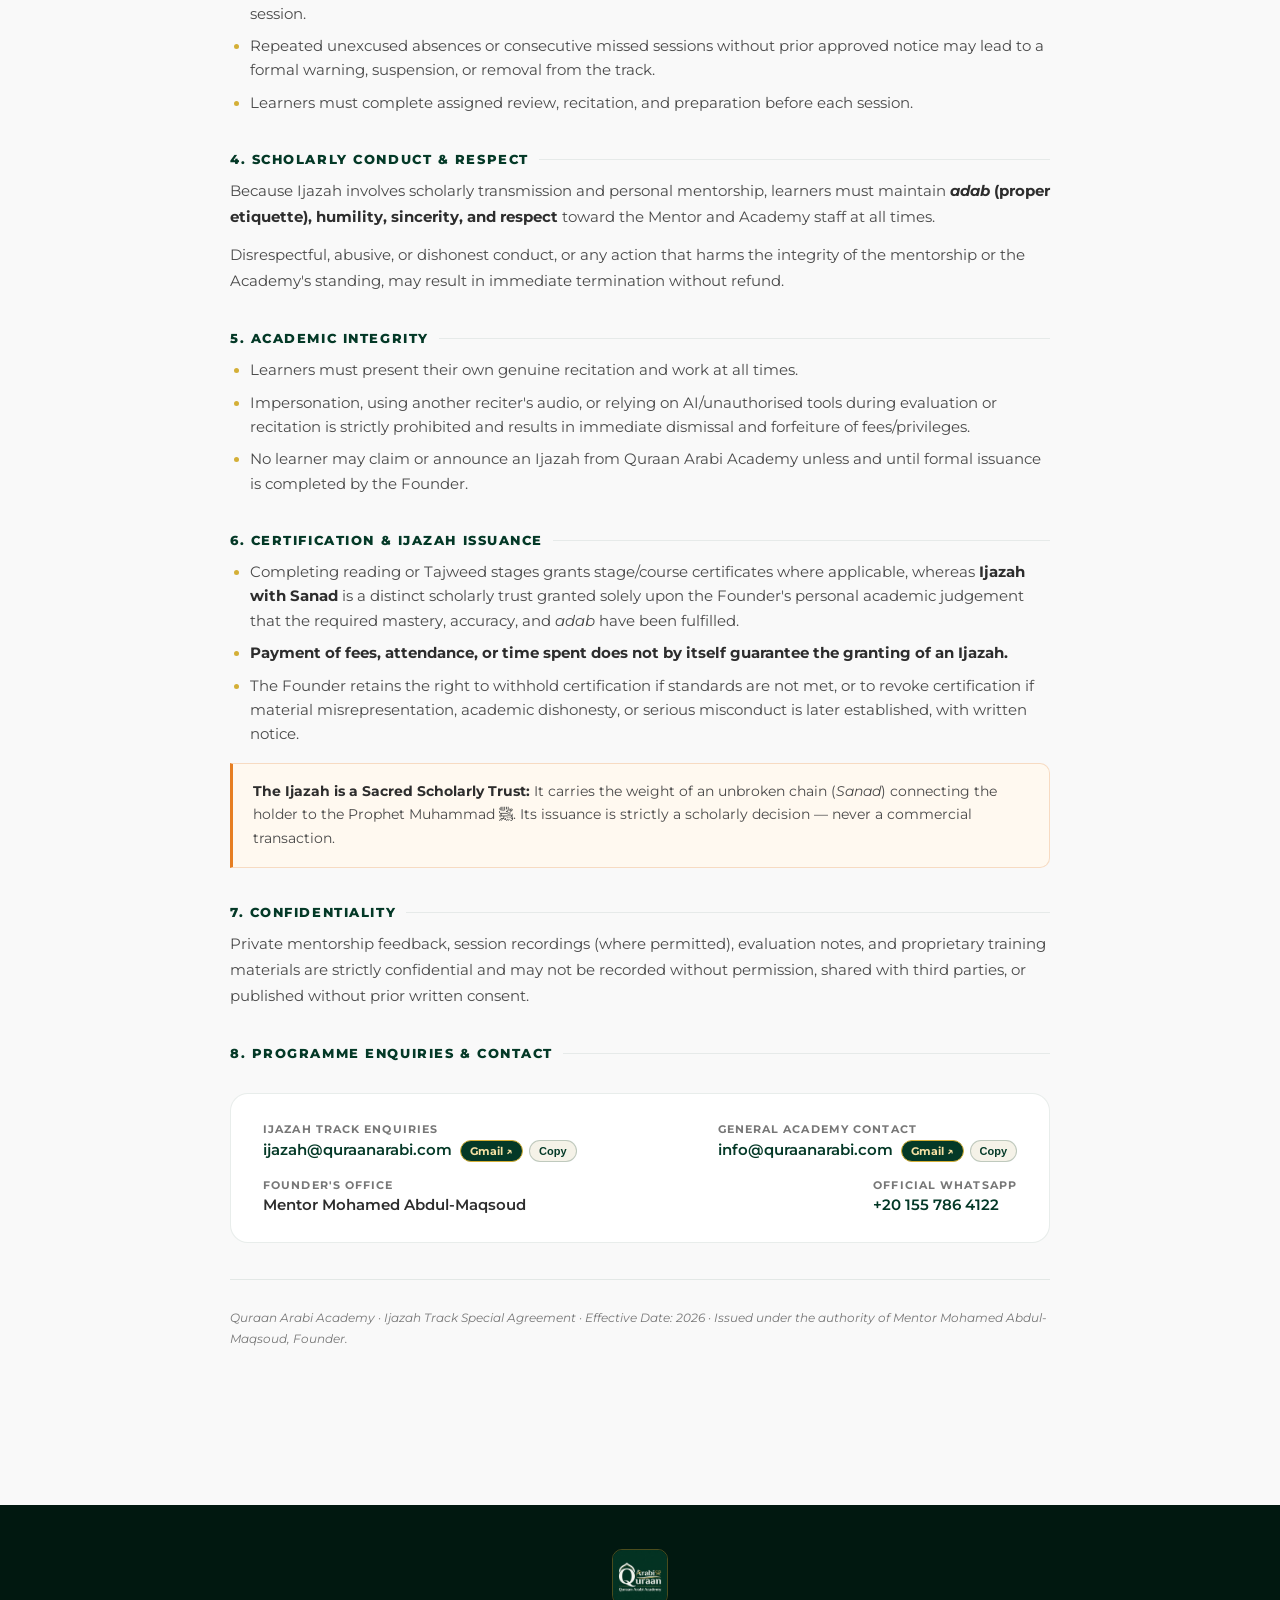
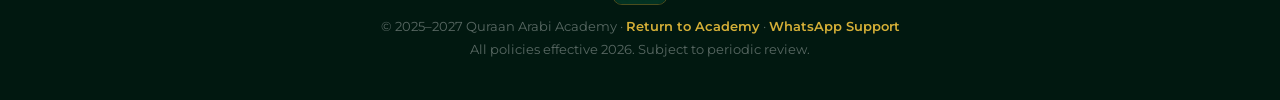
==== commit 1261df0b: "Add files via upload" ====
--- a/legal.html
+++ b/legal.html
@@ -239,8 +239,15 @@
 }
 
 /* Table */
+.table-wrap {
+  width: 100%;
+  overflow-x: auto;
+  -webkit-overflow-scrolling: touch;
+  margin: 16px 0;
+  border-radius: var(--radius-sm);
+}
 .legal-table {
-  width: 100%; border-collapse: collapse; margin: 16px 0;
+  width: 100%; border-collapse: collapse; margin: 0;
   font-size: 13.5px;
 }
 .legal-table th {
@@ -331,107 +338,102 @@
   1. PRIVACY POLICY
 ════════════════════════════════════ -->
 <div class="policy-block" id="privacy">
-  <div class="policy-eyebrow">Document 1 of 4</div>
+  <div class="policy-eyebrow">Document 1 of 4 · Effective Date: 2026</div>
   <h2 class="policy-title">Privacy <em>Policy</em></h2>
-  <p class="policy-lead">Quraan Arabi Academy ("the Academy," "we," "us") is committed to protecting your personal information. This Privacy Policy explains what data we collect, how we use it, how we protect it, and what your rights are. By enrolling in any programme or using our website, you agree to the practices described here.</p>
+  <p class="policy-lead">Quraan Arabi Academy ("the Academy," "we," "us," or "our") is committed to protecting your personal data and privacy. This Privacy Policy explains what information we collect when you visit our website, submit a recitation or placement evaluation, apply for a programme, or purchase a course or digital product, as well as how we use, store, protect, and process that data. By using our website or enrolling in any programme, you agree to the practices described in this policy.</p>
 
   <div class="ps">
     <div class="ps-title">1. What Information We Collect</div>
-    <p>When you submit a Placement Evaluation, apply for a programme, or make a purchase, we collect:</p>
-    <ul>
-      <li><strong>Identity data:</strong> Full name, age, and profile photo (optional)</li>
-      <li><strong>Contact data:</strong> Email address, phone number, and country of residence</li>
-      <li><strong>Academic data:</strong> Qur'an memorisation level, recitation audio uploads, study goals, and progress notes</li>
-      <li><strong>Transaction data:</strong> Payment records, plan selection, and billing cycle</li>
-      <li><strong>Technical data:</strong> IP address, browser type, and general device information when you visit our website</li>
-    </ul>
-    <div class="info-box"><strong>Recitation Audios:</strong> Audio files you upload for placement evaluation are used exclusively by our instructors for academic assessment purposes. They are stored securely and are never shared with third parties for commercial use.</div>
+    <p>Depending on how you interact with the Academy, we may collect:</p>
+    <ul>
+      <li><strong>Identity Data:</strong> Full name, age, and optional profile photo.</li>
+      <li><strong>Contact Data:</strong> Email address, phone/WhatsApp number, and country of residence.</li>
+      <li><strong>Academic &amp; Evaluation Data:</strong> Current reading or memorisation level, submitted recitation audio recordings, diagnostic notes, study goals, and learning progress.</li>
+      <li><strong>Transaction Data:</strong> Programme or plan selected, billing status, payment references, and transaction records (excluding full card numbers).</li>
+      <li><strong>Technical &amp; Usage Data:</strong> IP address, browser type, device information, and general website interaction data.</li>
+    </ul>
+    <div class="info-box"><strong>Recitation &amp; Placement Audio:</strong> Audio recordings submitted for placement or recitation evaluation are used solely by the Academy and authorised instructors for educational assessment and personalised guidance. They are stored securely and are never sold or shared with third parties for commercial advertising.</div>
   </div>
 
   <div class="ps">
     <div class="ps-title">2. How We Use Your Information</div>
-    <p>We use your personal data for the following purposes:</p>
-    <ul>
-      <li>Processing your enrolment application and placement evaluation</li>
-      <li>Scheduling and delivering live sessions via our Academy Classroom, Zoom, or Google Meet</li>
-      <li>Communicating academic updates, session reminders, and structured lesson reports after every class</li>
-      <li>Sending marketing emails about new programmes, resources, and offers — with your consent</li>
-      <li>Managing your student account and subscription billing</li>
-      <li>Improving our programmes and website experience</li>
-      <li>Complying with legal obligations where applicable</li>
-    </ul>
-    <p>We will never sell your personal data to third parties. We do not engage in profiling for advertising purposes.</p>
-  </div>
-
-  <div class="ps">
-    <div class="ps-title">3. Data Storage, Privacy Protection &amp; Security</div>
-    <p>Your data is stored securely using encrypted cloud infrastructure (<strong>Supabase / PostgreSQL</strong> with Row-Level Security and <strong>Firebase / Google Cloud</strong>), employing industry-standard encryption in transit (TLS) and at rest. Access to student data is strictly limited to authorised Academy staff and instructors.</p>
-    <p><strong>Hub-and-Spoke Communication Privacy:</strong> To protect family and instructor privacy, personal phone numbers and private contact details are never shared directly between teachers and parents/students. All in-platform messaging is routed securely through Academy Administration.</p>
-    <p>We take reasonable technical and organisational measures to protect your information from unauthorised access, loss, or misuse. No system is completely immune to risk; however, we are committed to responding promptly to any suspected breach.</p>
-    <div class="warning-box"><strong>Important:</strong> Please keep your account credentials confidential. The Academy is not liable for unauthorised access resulting from your failure to protect your login details.</div>
-  </div>
-
-  <div class="ps">
-    <div class="ps-title">4. Cookies &amp; Tracking</div>
-    <p>Our website uses minimal cookies to support core functionality — such as maintaining your session state and remembering language preferences. We do not use invasive advertising trackers or third-party marketing cookies.</p>
-    <p>Standard analytics (such as Google Analytics) may be used in anonymised form to understand how visitors use our site. No personally identifiable information is shared with analytics providers.</p>
-    <p>You may disable non-essential cookies through your browser settings without affecting access to our core services.</p>
-  </div>
-
-  <div class="ps">
-    <div class="ps-title">5. Third-Party Services</div>
-    <p>We use the following third-party platforms to deliver our service:</p>
-    <table class="legal-table">
-      <thead>
-        <tr><th>Service</th><th>Purpose</th><th>Data Shared</th></tr>
-      </thead>
-      <tbody>
-        <tr><td><strong>Embedded WebRTC Classroom / Zoom / Google Meet</strong></td><td>Live session delivery</td><td>Display name only inside encrypted session rooms</td></tr>
-        <tr><td><strong>Supabase &amp; Firebase</strong></td><td>Encrypted database, portals &amp; file storage</td><td>Account, schedule, progress reports &amp; certificate records</td></tr>
-        <tr><td><strong>Email &amp; WhatsApp</strong></td><td>Official academy communication</td><td>Name, email &amp; WhatsApp number (admin-only)</td></tr>
-        <tr><td><strong>Payment Processor</strong><br>(e.g. Stripe / PayPal / Bank Transfer)</td><td>Subscription billing</td><td>Billing details only — card numbers are never stored by us</td></tr>
-      </tbody>
-    </table>
-    <p>Each third-party service operates under its own privacy policy: <a href="https://supabase.com/privacy" target="_blank" rel="noopener">Supabase Privacy Policy</a> · <a href="https://zoom.us/privacy" target="_blank" rel="noopener">Zoom Privacy Policy</a> · <a href="https://firebase.google.com/support/privacy" target="_blank" rel="noopener">Firebase / Google Privacy</a>.</p>
-  </div>
-
-  <div class="ps">
-    <div class="ps-title">6. International Students</div>
-    <p>Our Academy serves students worldwide. If you are located in the European Union or United Kingdom, you have rights under the General Data Protection Regulation (GDPR) including the right to access, correct, and request deletion of your data. If you are in California, USA, similar rights apply under the CCPA.</p>
-    <p>By submitting your application from any country, you consent to your data being processed as described in this policy, including storage on Google Cloud servers which may be located outside your home country. Such transfers are conducted under appropriate safeguards.</p>
-  </div>
-
-  <div class="ps">
-    <div class="ps-title">7. Children's &amp; Youth Data (Under 16 &amp; Under 18)</div>
-    <p>Students <strong>under 16 years of age</strong> are automatically enrolled and managed under a verified <strong>Parent Portal</strong> account; no independent student login is required unless specifically requested by the parent. Students aged 16–17 may hold an independent Student Portal account with parental/guardian consent.</p>
-    <p>We do not knowingly collect personal data from children without verified parental consent. If we become aware that data has been collected from a child without such consent, we will delete it promptly.</p>
-    <div class="info-box">Parents may view all lessons, reports, and certificates for all linked children from one Parent Portal, and may request to correct or delete their child's data at any time.</div>
-  </div>
-
-  <div class="ps">
-    <div class="ps-title">8. Your Data Rights &amp; Deletion Requests</div>
-    <p>You have the right to:</p>
-    <ul>
-      <li><strong>Access</strong> the personal data we hold about you</li>
-      <li><strong>Correct</strong> inaccurate information in your student profile</li>
-      <li><strong>Delete</strong> your account and associated data</li>
-      <li><strong>Withdraw consent</strong> to marketing communications at any time</li>
-      <li><strong>Export</strong> your data in a portable format upon request</li>
-    </ul>
-    <p>To exercise any of these rights, please contact us at the email below. We will respond within 14 business days. Note that deleting your account will permanently remove your academic records, progress reports, and certificates.</p>
+    <p>We process your personal information for the following purposes:</p>
+    <ul>
+      <li>Reviewing placement or recitation evaluations and processing programme applications.</li>
+      <li>Scheduling and delivering live online sessions via our Academy Classroom, Zoom, Google Meet, or approved web conferencing tools.</li>
+      <li>Sharing academic feedback, session reminders, and progress updates.</li>
+      <li>Managing student enrolment, billing records, and support requests.</li>
+      <li>Improving curriculum structure, learning tools, and website stability.</li>
+      <li>Sending educational updates or programme information where permitted or consented to.</li>
+      <li>Complying with applicable legal, accounting, or regulatory obligations.</li>
+    </ul>
+    <p>We never sell your personal data to third parties and do not use student academic or audio data for third-party ad profiling.</p>
+  </div>
+
+  <div class="ps">
+    <div class="ps-title">3. Data Storage, Security &amp; Local/Cloud Architecture</div>
+    <p>We apply appropriate technical and organisational safeguards (including encrypted connections in transit and access controls limited to authorised personnel) to protect personal data against unauthorised access, alteration, or loss.</p>
+    <p><strong>Current &amp; Cloud Storage:</strong> Depending on the active feature of our platform, certain learning preferences may be stored locally in your browser (<code>localStorage</code>) while core enrolment, progress, and evaluation records are stored on secure cloud infrastructure (<strong>Supabase / PostgreSQL</strong> with Row-Level Security and strict access controls).</p>
+    <p><strong>Hub-and-Spoke Communication Privacy:</strong> Personal phone numbers and private contact details are not shared publicly on the platform or exposed unnecessarily between parties; official coordination is handled through designated Academy channels.</p>
+    <div class="warning-box"><strong>Security Notice:</strong> No internet transmission or electronic storage method is 100% immune to risk; however, we take prompt action to address any security incident. Please keep your login links, access codes, and device credentials confidential.</div>
+  </div>
+
+  <div class="ps">
+    <div class="ps-title">4. Cookies &amp; Analytics</div>
+    <p>Our website uses essential technical storage/cookies required for core page functionality, language direction, and session state. Any analytics tools used are configured to understand site performance in aggregate without sharing sensitive evaluation recordings with ad networks. You may manage browser storage or cookie settings at any time.</p>
+  </div>
+
+  <div class="ps">
+    <div class="ps-title">5. Third-Party Service Providers</div>
+    <p>To deliver and operate our services, limited data may be processed through trusted third-party providers strictly for their designated function:</p>
+    <div class="table-wrap">
+      <table class="legal-table">
+        <thead>
+          <tr><th>Service Category</th><th>Purpose</th><th>Data Shared</th></tr>
+        </thead>
+        <tbody>
+          <tr><td><strong>Live Classroom / Conferencing</strong><br>(e.g., Zoom, Google Meet, WebRTC)</td><td>Live online instruction</td><td>Display name and session participation details</td></tr>
+          <tr><td><strong>Cloud Database &amp; File Storage</strong><br>(Supabase / PostgreSQL)</td><td>Enrolment records, evaluations, progress &amp; certificates</td><td>Account/application details, evaluation records &amp; files</td></tr>
+          <tr><td><strong>Email &amp; WhatsApp</strong></td><td>Official communication, evaluations &amp; support</td><td>Name, email address, WhatsApp number &amp; inquiry details</td></tr>
+          <tr><td><strong>Payment Gateways</strong><br>(e.g., Paymob, Kashier, Payoneer, PayPal, or Stripe)</td><td>Secure payment processing</td><td>Billing details &amp; payment status — card details are processed directly by the gateway and never stored by us</td></tr>
+        </tbody>
+      </table>
+    </div>
+    <p>Each third-party provider operates under its own privacy policy: <a href="https://supabase.com/privacy" target="_blank" rel="noopener">Supabase Privacy Policy</a> · <a href="https://zoom.us/privacy" target="_blank" rel="noopener">Zoom Privacy Policy</a>.</p>
+  </div>
+
+  <div class="ps">
+    <div class="ps-title">6. International Students (EU / UK / US &amp; Worldwide)</div>
+    <p>We welcome learners from around the world. If you reside in the European Union or the United Kingdom, you have data protection rights under applicable laws (including the <strong>GDPR</strong>), such as the right to request access, rectification, erasure, restriction, or portability of your personal data, and to lodge a complaint with a supervisory authority where applicable. Similar rights may apply under applicable state laws such as the <strong>CCPA/CPRA</strong> in California.</p>
+    <p>By submitting information from outside Egypt, you acknowledge that your data may be processed or stored on servers outside your home country subject to appropriate safeguards.</p>
+  </div>
+
+  <div class="ps">
+    <div class="ps-title">7. Children's &amp; Youth Data (Minors)</div>
+    <ul>
+      <li><strong>Under 16:</strong> Applications and accounts for learners under 16 must be submitted and managed by a parent or legal guardian.</li>
+      <li><strong>Ages 16–17:</strong> Learners aged 16 or 17 may participate with verified parental or guardian consent.</li>
+    </ul>
+    <p>If we learn that personal data of a minor was collected without required parental consent, we will take steps to remove it promptly.</p>
+    <div class="info-box">Parents or legal guardians may review all linked student lessons, reports, and certificates from their Parent Portal, and may contact us at any time to review, update, or request deletion of their child's records.</div>
+  </div>
+
+  <div class="ps">
+    <div class="ps-title">8. Your Rights &amp; Contact Channels</div>
+    <p>You may request access to, correction of, or deletion of your personal data (subject to applicable legal or record-keeping obligations) by contacting us through our official channels:</p>
     <div class="contact-strip">
-      <div><div class="cs-label">Data Requests</div><div class="cs-val"><a href="mailto:privacy@quraanarabi.com">privacy@quraanarabi.com</a></div></div>
-      <div><div class="cs-label">Response Time</div><div class="cs-val">Within 14 business days</div></div>
-      <div><div class="cs-label">WhatsApp</div><div class="cs-val"><a href="https://wa.me/201557864122" target="_blank" rel="noopener">Contact via WhatsApp</a></div></div>
+      <div><div class="cs-label">Privacy &amp; Data Requests</div><div class="cs-val"><a href="mailto:privacy@quraanarabi.com">privacy@quraanarabi.com</a></div></div>
+      <div><div class="cs-label">Target Response Window</div><div class="cs-val">Within 14 business days</div></div>
+      <div><div class="cs-label">Official WhatsApp</div><div class="cs-val"><a href="https://wa.me/201557864122" target="_blank" rel="noopener">+20 155 786 4122</a></div></div>
     </div>
   </div>
 
   <div class="ps">
     <div class="ps-title">9. Policy Updates</div>
-    <p>We may update this Privacy Policy from time to time. When significant changes are made, we will notify enrolled students via email at least 7 days before the changes take effect. Continued use of our services after that date constitutes acceptance of the updated policy.</p>
-  </div>
-
-  <div class="sig-line">Quraan Arabi Academy · Effective Date: 2026 · Governing jurisdiction: International operations subject to applicable local laws.</div>
+    <p>We may update this Privacy Policy periodically to reflect operational, legal, or platform changes. Material updates will be posted with a revised effective date and communicated appropriately to active learners.</p>
+  </div>
+
+  <div class="sig-line">Quraan Arabi Academy · Privacy Policy · Effective Date: 2026 · Operating Base: Cairo, Egypt (100% Online Live Educational Services Worldwide).</div>
 </div>
 
 
@@ -439,102 +441,100 @@
   2. TERMS OF SERVICE
 ════════════════════════════════════ -->
 <div class="policy-block" id="terms">
-  <div class="policy-eyebrow">Document 2 of 4</div>
+  <div class="policy-eyebrow">Document 2 of 4 · Effective Date: 2026</div>
   <h2 class="policy-title">Terms of <em>Service</em></h2>
-  <p class="policy-lead">These Terms of Service govern your enrolment in and use of Quraan Arabi Academy's programmes, website, and digital products. By applying or enrolling, you confirm that you have read, understood, and agree to be bound by these terms. Please read them carefully.</p>
-
-  <div class="ps">
-    <div class="ps-title">1. The Academy &amp; Its Services</div>
-    <p>Quraan Arabi Academy is an international online educational institution offering:</p>
-    <ul>
-      <li>Structured Qur'an and Arabic programmes delivered via live online classrooms (Academy Classroom, Zoom, or Google Meet)</li>
-      <li>Premium Elite Mentorship programmes</li>
-      <li>The Founder's Ijazah Track — a selective, application-based scholarly mentorship</li>
-      <li>Digital educational products including PDF workbooks and study kits</li>
-    </ul>
-    <p>All programmes are delivered online. Students are responsible for ensuring a stable internet connection and access to the Zoom platform. The Academy is not liable for technical issues on the student's end that result in missed or disrupted sessions.</p>
-  </div>
-
-  <div class="ps">
-    <div class="ps-title">2. Enrolment &amp; Eligibility</div>
-    <p>To enrol in any programme, you must:</p>
-    <ul>
-      <li>Complete the Placement Evaluation form accurately and truthfully</li>
-      <li>Be at least 5 years of age (students under 18 require parental consent)</li>
-      <li>Have access to a device with audio/video capability for live sessions</li>
-      <li>Agree to these Terms of Service, the Privacy Policy, and the Refund Policy</li>
-    </ul>
-    <p>For the Elite Mentorship and Ijazah Track programmes, admission is <strong>selective and at the Academy's sole discretion</strong>. Completing an application does not guarantee acceptance. The Academy reserves the right to decline any application without being required to provide a reason.</p>
-  </div>
-
-  <div class="ps">
-    <div class="ps-title">3. Subscriptions &amp; Payments</div>
-    <p>Standard programmes are offered on a <strong>monthly subscription basis</strong>. Payment is due at the beginning of each billing cycle. Failure to pay may result in suspension of access pending resolution.</p>
-    <ul>
-      <li>Prices are stated in USD and are subject to change with 30 days' notice to existing subscribers</li>
-      <li>Trial sessions, where offered, are governed by the terms stated at the point of booking</li>
-      <li>The Academy uses secure third-party payment processors and does not store your card details directly</li>
-      <li>Any applicable taxes (VAT, GST, etc.) are the student's responsibility based on their country of residence</li>
-    </ul>
-  </div>
-
-  <div class="ps">
-    <div class="ps-title">4. Sessions, Scheduling &amp; Attendance</div>
-    <p>Session times are agreed upon between the student and their assigned instructor. Students are expected to attend sessions punctually and prepared.</p>
-    <ul>
-      <li><strong>Rescheduling:</strong> Requests must be made at least 24 hours before the scheduled session</li>
-      <li><strong>Late arrivals:</strong> Sessions will not be extended to compensate for late starts caused by the student</li>
-      <li><strong>No-shows:</strong> A session missed without prior notice will be counted as used and is non-recoverable</li>
-      <li><strong>Instructor absence:</strong> If your instructor is unable to conduct a session, a replacement session will be scheduled at no additional cost or a credit applied</li>
+  <p class="policy-lead">These Terms of Service ("Terms") govern your access to and use of Quraan Arabi Academy ("the Academy," "we," "us"), our website, evaluations, programmes, and digital resources. By applying, booking, or enrolling, you confirm that you have read and agreed to these Terms, together with our Privacy Policy and Refund &amp; Cancellation Policy.</p>
+
+  <div class="ps">
+    <div class="ps-title">1. Scope of Services</div>
+    <p>Quraan Arabi Academy provides online educational services for non-Arabic speakers and international learners, including:</p>
+    <ul>
+      <li>Structured Arabic reading, recitation, and Tajweed learning paths.</li>
+      <li>Intensive / high-commitment mentorship programmes (such as <strong>The Quraanic Transformation</strong>).</li>
+      <li>Selective scholarly mentorship tracks (such as the <strong>Ijazah Track</strong>).</li>
+      <li>Digital educational materials (such as PDF guides, practice sheets, or study kits) where made available.</li>
+    </ul>
+    <p>All sessions are delivered online. Learners are responsible for maintaining a reliable internet connection, working audio/video equipment, and access to the agreed meeting platform. The Academy is not responsible for interruptions caused by local device, speaker/microphone, or internet issues on the learner's side.</p>
+  </div>
+
+  <div class="ps">
+    <div class="ps-title">2. Eligibility &amp; Selective Admission</div>
+    <p>To use our services or enrol in a programme:</p>
+    <ul>
+      <li>You must provide accurate and truthful information during evaluation and registration.</li>
+      <li>Learners are welcomed starting from <strong>2 years of age</strong>; learners under 18 years old require parent or guardian consent and involvement.</li>
+    </ul>
+    <p>Admission to selective or intensive mentorship programmes (including <strong>The Quraanic Transformation</strong> and the <strong>Ijazah Track</strong>) is subject to evaluation and review. Submitting an application or evaluation does not automatically guarantee acceptance, and the Academy reserves the right to decline an application fairly where suitability or schedule alignment is not met.</p>
+  </div>
+
+  <div class="ps">
+    <div class="ps-title">3. Pricing, Currency &amp; Payment Processing</div>
+    <p>Programme fees, payment schedules, and applicable currencies are communicated clearly prior to payment confirmation.</p>
+    <ul>
+      <li><strong>Currency Conversion &amp; Gateway Rules:</strong> Where fees are quoted in USD (for example, <strong>500 USD</strong> for an intensive programme) and processed through a local, regional, or international payment gateway (such as Paymob, Kashier, Payoneer, PayPal, or Stripe), currency conversion, card issuer rules, or bank fees may apply depending on the learner's card and bank.</li>
+      <li><strong>Secure Processing:</strong> Payments are processed through authorised third-party payment gateways; the Academy does not store raw credit or debit card numbers.</li>
+      <li><strong>Taxes &amp; Bank Charges:</strong> Any taxes, duties, or bank charges imposed by the learner's bank or jurisdiction are the responsibility of the learner unless explicitly stated otherwise.</li>
+    </ul>
+  </div>
+
+  <div class="ps">
+    <div class="ps-title">4. Scheduling, Rescheduling &amp; Attendance</div>
+    <p>Session schedules are coordinated according to the agreed plan and time zone.</p>
+    <ul>
+      <li><strong>Standard Rescheduling Notice:</strong> Rescheduling requests for regular Academy tracks must be submitted at least <strong>6 hours</strong> before a scheduled session (and at least <strong>24 hours</strong> for Ijazah Track sessions, as specified in the Ijazah Track Special Agreement).</li>
+      <li><strong>Late Apology Grace (&lt; 6 Hours):</strong> <strong>If a learner apologises less than 6 hours before a regular session, they receive one (1) grace allowance; after that, any late cancellation is counted as a used session.</strong></li>
+      <li><strong>Unannounced Absence (No-Show):</strong> Each learner receives <strong>one (1) unannounced no-show per month</strong> without deduction; any further no-show without prior notice is counted as used.</li>
+      <li><strong>Monthly Reschedule Cap &amp; Validity:</strong> A maximum of <strong>2 reschedules per month</strong> is permitted. Remaining sessions in a package stay valid for <strong>1 month</strong> and are rarely carried over to the following month except in exceptional circumstances approved by Administration.</li>
+      <li><strong>Late Arrivals:</strong> If a learner joins late, the session ends at its scheduled time so subsequent students are not delayed.</li>
+      <li><strong>Instructor Unavailability:</strong> If a session cannot be held due to an instructor or Academy issue, it will be rescheduled or credited at no extra cost.</li>
     </ul>
   </div>
 
   <div class="ps">
     <div class="ps-title">5. Student Conduct &amp; Academic Integrity</div>
-    <p>All students are expected to engage with the Academy in good faith and with respect for the sacred nature of the material being studied. The following conduct is strictly prohibited:</p>
-    <ul>
-      <li>Misrepresenting your academic background or memorisation level during application</li>
-      <li>Recording sessions without the explicit written consent of your instructor and the Academy</li>
-      <li>Sharing, distributing, or reselling any Academy materials, session recordings, or digital products</li>
-      <li>Engaging in disrespectful, abusive, or inappropriate behaviour towards instructors or Academy staff</li>
-      <li>Using the Academy's name, brand, or materials for commercial purposes without written permission</li>
-    </ul>
-    <p>The Academy reserves the right to terminate enrolment immediately and without refund if any of the above violations occur.</p>
+    <p>Learners must engage respectfully, honestly, and in good faith. The following are strictly prohibited:</p>
+    <ul>
+      <li>Misrepresenting identity, age, reading/memorisation level, or using another person or AI/pre-recorded audio to complete assessments.</li>
+      <li>Recording live sessions or private feedback without prior explicit permission.</li>
+      <li>Copying, distributing, reselling, or publicly posting Academy lessons, workbooks, audio, or proprietary materials without written permission.</li>
+      <li>Abusive, disrespectful, or unlawful behaviour toward instructors, staff, or other learners.</li>
+    </ul>
+    <p>Violation of these rules may result in suspension or termination of access in accordance with the Refund &amp; Cancellation Policy.</p>
   </div>
 
   <div class="ps">
     <div class="ps-title">6. Intellectual Property</div>
-    <p>All materials produced by Quraan Arabi Academy — including digital workbooks, session notes, curriculum structures, video recordings, and website content — are the intellectual property of the Academy and its Founder. Unauthorised reproduction or distribution is strictly prohibited and may be subject to legal action.</p>
-    <p>Students are granted a personal, non-transferable licence to use purchased digital products for their own private study only.</p>
-  </div>
-
-  <div class="ps">
-    <div class="ps-title">7. Limitation of Liability</div>
-    <p>The Academy provides educational services in good faith and strives to deliver the highest quality instruction. However, we cannot guarantee specific academic outcomes, including but not limited to the completion of Ijazah certification, attainment of particular fluency levels, or memorisation targets, within any defined timeframe.</p>
-    <p>The Academy shall not be liable for any indirect, incidental, or consequential losses arising from enrolment, including technical disruptions, instructor changes, or scheduling adjustments made in good faith.</p>
-  </div>
-
-  <div class="ps">
-    <div class="ps-title">8. Cancellation &amp; Termination</div>
-    <p>Students may cancel their subscription at any time by providing written notice. Cancellation takes effect at the end of the current billing cycle. Please refer to the Refund &amp; Cancellation Policy below for detailed terms regarding refunds.</p>
-    <p>The Academy reserves the right to terminate a student's enrolment — with written notice where circumstances permit — in cases of persistent non-attendance, conduct violations, or non-payment. Where termination is initiated by the Academy without student fault, a pro-rata refund will be issued for the unused portion of the current period.</p>
-  </div>
-
-  <div class="ps">
-    <div class="ps-title">9. Governing Law</div>
-    <p>These Terms of Service shall be governed by and construed in accordance with applicable international educational standards and good-faith principles. For students in the EU/UK, applicable consumer protection laws apply. Any disputes will first be addressed through direct communication; the Academy is committed to fair and transparent resolution.</p>
-  </div>
-
-  <div class="ps">
-    <div class="ps-title">10. Contact</div>
+    <p>All original curriculum structures, lesson layouts, explanations, graphics, workbooks, audio recordings, and website materials belong to Quraan Arabi Academy and its Founder, <strong>Mohamed Abdul-Maqsoud</strong> (or respective licensors). Enrolment grants a personal, non-transferable licence for individual study only.</p>
+  </div>
+
+  <div class="ps">
+    <div class="ps-title">7. Educational Nature &amp; Limitation of Liability</div>
+    <p>Qur'anic reading, Tajweed mastery, and scholarly certification depend on genuine effort, consistency, practice, and mastery — not merely payment or elapsed time. While we provide structured instruction and personal guidance, specific academic outcomes or timelines cannot be guaranteed as an automatic commercial result.</p>
+    <p>To the fullest extent permitted by applicable law, the Academy is not liable for indirect, incidental, or consequential damages arising from use of the website or enrolment. Nothing in these Terms limits mandatory consumer rights that cannot be waived under applicable law (including EU / UK consumer protection rules where applicable).</p>
+  </div>
+
+  <div class="ps">
+    <div class="ps-title">8. Subscription Cancellation &amp; Account Termination</div>
+    <p>Recurring subscriptions (where applicable) can be cancelled prior to the next billing cycle so future renewals do not occur, taking effect at the end of the current paid billing period unless a refund window applies under the Refund &amp; Cancellation Policy.</p>
+    <p>The Academy may suspend or terminate access for non-payment, repeated unexcused absences, or breaches of conduct/integrity, subject to the refund rules below.</p>
+  </div>
+
+  <div class="ps">
+    <div class="ps-title">9. Governing Law &amp; Dispute Resolution</div>
+    <p>We encourage resolving any concern or question directly with the Academy first (<a href="mailto:info@quraanarabi.com">info@quraanarabi.com</a>). These Terms are governed by applicable laws governing the Academy's operations, without overriding mandatory consumer protection laws applicable to the learner's residence (such as in the EU or UK).</p>
+  </div>
+
+  <div class="ps">
+    <div class="ps-title">10. Contact Information</div>
     <div class="contact-strip">
       <div><div class="cs-label">General Enquiries</div><div class="cs-val"><a href="mailto:info@quraanarabi.com">info@quraanarabi.com</a></div></div>
-      <div><div class="cs-label">WhatsApp</div><div class="cs-val"><a href="https://wa.me/201557864122" target="_blank" rel="noopener">Message Us</a></div></div>
+      <div><div class="cs-label">Support Desk</div><div class="cs-val"><a href="mailto:support@quraanarabi.com">support@quraanarabi.com</a></div></div>
+      <div><div class="cs-label">Official WhatsApp</div><div class="cs-val"><a href="https://wa.me/201557864122" target="_blank" rel="noopener">+20 155 786 4122</a></div></div>
       <div><div class="cs-label">Website</div><div class="cs-val"><a href="index.html">quraanarabi.com</a></div></div>
     </div>
   </div>
 
-  <div class="sig-line">Quraan Arabi Academy · Terms of Service · Effective 2026</div>
+  <div class="sig-line">Quraan Arabi Academy · Terms of Service · Effective Date: 2026</div>
 </div>
 
 
@@ -542,101 +542,108 @@
   3. REFUND & CANCELLATION POLICY
 ════════════════════════════════════ -->
 <div class="policy-block" id="refund">
-  <div class="policy-eyebrow">Document 3 of 4</div>
+  <div class="policy-eyebrow">Document 3 of 4 · Effective Date: 2026</div>
   <h2 class="policy-title">Refund &amp; <em>Cancellation Policy</em></h2>
-  <p class="policy-lead">We believe in fair and transparent financial dealings. This policy outlines the refund terms for each of our programmes and products. Please read it carefully before enrolment. By enrolling or purchasing, you acknowledge and accept these terms.</p>
-
-  <div class="ps">
-    <div class="ps-title">1. Summary Table</div>
-    <table class="legal-table">
-      <thead>
-        <tr><th>Programme / Product</th><th>Refund Eligible?</th><th>Condition</th></tr>
-      </thead>
-      <tbody>
-        <tr><td>Standard Plans (Foundation / Fluency)</td><td class="td-cond">Partial</td><td>Within 7 days of billing, if no sessions attended</td></tr>
-        <tr><td>Trial Session</td><td class="td-cond">Conditional</td><td>Refundable only if cancelled 24 hrs before</td></tr>
-        <tr><td>Elite Mentorship (Premium)</td><td class="td-no">Non-refundable</td><td>After programme commencement</td></tr>
-        <tr><td>Ijazah Track</td><td class="td-no">Non-refundable</td><td>After application acceptance &amp; access granted</td></tr>
-        <tr><td>Digital Products (PDFs / Kits)</td><td class="td-no">Non-refundable</td><td>Once downloaded or accessed</td></tr>
-        <tr><td>Unused subscription (cancelled mid-cycle)</td><td class="td-cond">Pro-rata</td><td>Only if cancellation requested within first 7 days of cycle</td></tr>
-      </tbody>
-    </table>
-  </div>
-
-  <div class="ps">
-    <div class="ps-title">2. Standard Plans (Foundation &amp; Fluency Paths)</div>
-    <p><strong>Monthly Billing:</strong> If you wish to cancel your subscription, please submit written notice before your next billing date. You will retain access until the end of the paid cycle; no refund is issued for the current period unless the 7-day new-enrolment clause applies.</p>
-    <p><strong>New Enrolment Clause:</strong> If you are a first-time subscriber and have not yet attended any sessions, you may request a full refund within <strong>7 calendar days</strong> of your first payment. After sessions have commenced, no refund will be issued for the current billing cycle.</p>
-    <p><strong>Session Credits:</strong> Sessions missed by the Academy (instructor absence, technical failure on the Academy's side) will be credited to your account or rescheduled — not refunded as cash.</p>
-  </div>
-
-  <div class="ps">
-    <div class="ps-title">3. Trial Session Policy</div>
-    <p>Where a trial session is offered, it is subject to the following conditions:</p>
-    <ul>
-      <li>Trial sessions must be cancelled at least <strong>24 hours in advance</strong> to be eligible for a refund or rebook</li>
-      <li>No-shows or cancellations with less than 24 hours' notice forfeit the trial session fee</li>
-      <li>Each student is entitled to one trial session per programme category</li>
-    </ul>
-  </div>
-
-  <div class="ps">
-    <div class="ps-title">4. Elite Mentorship Programme</div>
-    <p>The Elite Mentorship is a premium, selective programme requiring significant commitment from both parties. As such:</p>
-    <ul>
-      <li>Once your application is accepted and programme access is granted, <strong>the full programme fee is non-refundable</strong></li>
-      <li>If you withdraw before the programme officially commences (i.e., before your first scheduled session), a partial refund of <strong>50% of the programme fee</strong> may be granted at the Academy's discretion</li>
-      <li>Early withdrawal after sessions have commenced will not be refunded</li>
-    </ul>
-    <div class="warning-box">Admission to the Elite Mentorship involves a personal investment of time from our instructors in assessment, planning, and preparation. This is reflected in our non-refund policy post-commencement.</div>
+  <p class="policy-lead">We aim for clear, fair, and transparent billing across all programmes and offerings at Quraan Arabi Academy. Please review the rules below before completing payment.</p>
+
+  <div class="ps">
+    <div class="ps-title">1. Unified Summary Table (Aligned Across All Programmes)</div>
+    <div class="table-wrap">
+      <table class="legal-table">
+        <thead>
+          <tr><th>Programme / Offering</th><th>Refund / Cancellation Rule</th><th>Key Conditions</th></tr>
+        </thead>
+        <tbody>
+          <tr>
+            <td><strong>Standard Monthly Plans</strong><br>(Foundation / Fluency)</td>
+            <td class="td-yes">Full refund within 7 days of initial payment if 0 sessions attended; no refund after sessions start</td>
+            <td>Future renewals stop upon cancellation before the next billing date; access continues until cycle end</td>
+          </tr>
+          <tr>
+            <td><strong>Intensive / High-Ticket Programmes</strong><br>(e.g., The Quraanic Transformation – 8 Weeks / 500 USD)</td>
+            <td class="td-cond">Full refund before programme start / first session (minus non-recoverable gateway fee if applicable); no refund once commenced</td>
+            <td>Withdrawal request must be submitted in writing prior to the first scheduled session or delivery of programme access/materials</td>
+          </tr>
+          <tr>
+            <td><strong>Trial / Diagnostic Session</strong><br>(if paid)</td>
+            <td class="td-cond">Refundable or reschedule-eligible if cancelled at least 24 hours in advance</td>
+            <td>No-shows or cancellations under 24 hours forfeit the session fee</td>
+          </tr>
+          <tr>
+            <td><strong>Ijazah Track</strong></td>
+            <td class="td-no">Non-refundable once admitted, onboarded, and commenced</td>
+            <td>Governed strictly by the Ijazah Track Special Agreement</td>
+          </tr>
+          <tr>
+            <td><strong>Digital Products</strong><br>(PDFs, guides, downloadable kits)</td>
+            <td class="td-no">Non-refundable once accessed or downloaded</td>
+            <td>Defective or corrupted files are replaced at no cost within 48 hours of notice</td>
+          </tr>
+        </tbody>
+      </table>
+    </div>
+    <div class="info-box"><strong>Single Authoritative Reference:</strong> This table is the single authoritative summary for refunds and cancellations across Quraan Arabi Academy; all sections below align with it.</div>
+  </div>
+
+  <div class="ps">
+    <div class="ps-title">2. Standard Monthly Plans</div>
+    <ul>
+      <li><strong>7-Day Unused New Enrolment Window:</strong> A first-time subscriber to a monthly plan may request a full refund within <strong>7 calendar days</strong> of the initial payment provided no live sessions have taken place. Once a session has been attended, the current billing cycle is non-refundable.</li>
+      <li><strong>Cancelling Future Billing:</strong> You may cancel a recurring subscription at any time before the next billing date to prevent future charges. You keep access through the end of the already-paid billing period.</li>
+      <li><strong>Academy-Caused Missed Sessions:</strong> If a session cannot be delivered due to the Academy or instructor, it will be rescheduled or credited to your account rather than forfeited.</li>
+    </ul>
+  </div>
+
+  <div class="ps">
+    <div class="ps-title">3. Intensive / High-Ticket Programmes (Including 8-Week Transformation)</div>
+    <p>Because intensive mentorship reserves dedicated instructor time, personalised planning, and limited cohort/mentor capacity:</p>
+    <ul>
+      <li><strong>Before Commencement:</strong> If you notify us in writing before your programme starts / before your first scheduled session, you are eligible for a refund of the programme fee (any third-party payment gateway fee already deducted on the transaction may be noted/deducted where permitted by law).</li>
+      <li><strong>After Commencement:</strong> Once sessions begin or personalised mentorship/programme access has commenced, fees are non-refundable for the remainder of the programme. If a genuine emergency arises, contact us promptly to discuss reasonable scheduling accommodations at the Academy's discretion.</li>
+    </ul>
+    <div class="warning-box">Admission to intensive mentorship programmes involves dedicated pre-programme diagnostic planning and reserved live mentor capacity.</div>
+  </div>
+
+  <div class="ps">
+    <div class="ps-title">4. Trial &amp; Evaluation Sessions</div>
+    <p>Where a paid trial or diagnostic session applies, rescheduling or a refund requires at least <strong>24 hours' advance notice</strong>. Cancellations made less than 24 hours before the session or no-shows are non-refundable.</p>
   </div>
 
   <div class="ps">
     <div class="ps-title">5. Ijazah Track</div>
-    <p>The Ijazah Track is a high-commitment, scholarly programme with selective admission. Due to its exclusive nature:</p>
-    <ul>
-      <li>All payments made upon acceptance into the Ijazah Track are <strong>non-refundable</strong></li>
-      <li>Withdrawal from the programme at any stage forfeits all fees paid to date</li>
-      <li>The Academy does not guarantee Ijazah certification. Certification is contingent upon the student meeting all academic, conduct, and attendance requirements as determined by the Founder</li>
-      <li>If the Founder determines that a student is not suitable to continue, the programme may be terminated. In such cases, a partial refund may be considered at the Founder's sole discretion</li>
-    </ul>
-    <div class="alert-box"><strong>No Ijazah Guarantee:</strong> Paying the programme fee does not guarantee receipt of an Ijazah. Certification is a scholarly judgement made exclusively by the Founder based on the student's demonstrated mastery, conduct, and academic integrity.</div>
+    <p>Due to the selective scholarly nature and direct one-to-one transmission of the Ijazah Track, fees paid upon acceptance and onboarding are <strong>non-refundable</strong>, as detailed in the Ijazah Track Special Agreement.</p>
+    <div class="alert-box"><strong>No Commercial Guarantee of Ijazah:</strong> Paying the programme fee does not guarantee receipt of an Ijazah. Certification is a scholarly trust granted exclusively by the Founder upon demonstrated mastery, accuracy, and <em>adab</em>.</div>
   </div>
 
   <div class="ps">
     <div class="ps-title">6. Digital Products</div>
-    <p>All digital products sold through the Academy Store (PDF workbooks, study kits, and digital resources) are <strong>non-refundable once downloaded or accessed</strong>. This is consistent with standard digital content policies internationally.</p>
-    <p>If you experience a technical issue with a purchased digital product (e.g., corrupted file), please contact us within 48 hours of purchase and we will resend the file at no charge.</p>
-  </div>
-
-  <div class="ps">
-    <div class="ps-title">7. Missed Sessions Policy</div>
-    <ul>
-      <li><strong>Student-missed sessions</strong> with less than 24 hours' notice: non-recoverable and non-refundable</li>
-      <li><strong>Student-missed sessions</strong> with 24+ hours' notice: may be rescheduled once within the same billing cycle, subject to instructor availability</li>
-      <li><strong>Academy-missed sessions</strong> (instructor unavailability or Academy fault): will be rescheduled or credited to the next billing cycle</li>
-      <li>A maximum of <strong>2 reschedules per month</strong> per student is permitted under standard plans</li>
-    </ul>
-  </div>
-
-  <div class="ps">
-    <div class="ps-title">8. Late Cancellations</div>
-    <p>A cancellation is considered "late" if submitted less than 24 hours before a scheduled session. Late cancellations are treated as attended sessions for billing and scheduling purposes and cannot be recovered, rescheduled, or refunded.</p>
-    <p>We understand that genuine emergencies arise. In exceptional cases (serious illness, bereavement), the Academy may exercise discretion — please contact us promptly with supporting context.</p>
-  </div>
-
-  <div class="ps">
-    <div class="ps-title">9. Payment Disputes</div>
-    <p>Before initiating a dispute or chargeback with your bank or payment provider, we kindly ask that you contact us directly. Most issues can be resolved quickly and amicably. Initiating an unwarranted chargeback without prior contact may result in suspension of your account.</p>
-    <p>If a legitimate error has occurred in billing, we will issue a correction or refund within <strong>10 business days</strong> of confirmation.</p>
+    <p>Digital downloads and study materials are <strong>non-refundable once downloaded or accessed</strong>. If you receive a corrupted or incomplete file, contact us within <strong>48 hours</strong> of purchase and we will provide a working copy at no extra charge.</p>
+  </div>
+
+  <div class="ps">
+    <div class="ps-title">7. Missed Sessions, Rescheduling &amp; Package Validity</div>
+    <ul>
+      <li><strong>Regular Academy Tracks (6+ Hours Notice):</strong> Eligible to reschedule within the same billing period, up to a maximum of <strong>2 reschedules per month</strong>, subject to instructor availability.</li>
+      <li><strong>Late Apology (&lt; 6 Hours Notice):</strong> <strong>If an apology is submitted less than 6 hours before a regular session, the student receives one (1) grace allowance; after that, any late cancellation is counted as a used session.</strong></li>
+      <li><strong>Unannounced Absence (No-Show):</strong> Each student is allowed <strong>one (1) unannounced no-show per month</strong> without deduction; any additional absence without prior notice is counted against the student's balance.</li>
+      <li><strong>Ijazah Track Rescheduling:</strong> Requires at least <strong>24 hours' advance notice</strong>.</li>
+      <li><strong>Package Validity:</strong> Remaining sessions stay valid for <strong>1 month</strong> and are rarely rolled over to the next month except in exceptional circumstances reviewed by Administration.</li>
+      <li><strong>Genuine Emergencies:</strong> Serious illness or bereavement may be reviewed with compassion and reasonable discretion upon prompt notice.</li>
+    </ul>
+  </div>
+
+  <div class="ps">
+    <div class="ps-title">8. Billing Questions &amp; Chargebacks</div>
+    <p>Please contact our billing desk first if you notice a billing error, duplicate charge, or need clarification — most issues are resolved quickly within <strong>10 business days</strong>.</p>
+    <p>Initiating an unwarranted payment dispute or chargeback without first giving the Academy a fair opportunity to resolve a legitimate billing concern may result in account suspension.</p>
     <div class="contact-strip">
-      <div><div class="cs-label">Refund Requests</div><div class="cs-val"><a href="mailto:billing@quraanarabi.com">billing@quraanarabi.com</a></div></div>
-      <div><div class="cs-label">Resolution Time</div><div class="cs-val">10 business days</div></div>
-      <div><div class="cs-label">WhatsApp</div><div class="cs-val"><a href="https://wa.me/201557864122" target="_blank" rel="noopener">Message Us</a></div></div>
+      <div><div class="cs-label">Billing &amp; Refund Requests</div><div class="cs-val"><a href="mailto:billing@quraanarabi.com">billing@quraanarabi.com</a></div></div>
+      <div><div class="cs-label">Resolution Window</div><div class="cs-val">Within 10 business days</div></div>
+      <div><div class="cs-label">Official WhatsApp</div><div class="cs-val"><a href="https://wa.me/201557864122" target="_blank" rel="noopener">+20 155 786 4122</a></div></div>
     </div>
   </div>
 
-  <div class="sig-line">Quraan Arabi Academy · Refund &amp; Cancellation Policy · Effective 2026</div>
+  <div class="sig-line">Quraan Arabi Academy · Refund &amp; Cancellation Policy · Effective Date: 2026</div>
 </div>
 
 
@@ -644,122 +651,81 @@
   4. IJAZAH TRACK AGREEMENT
 ════════════════════════════════════ -->
 <div class="policy-block" id="ijazah-terms">
-  <div class="policy-eyebrow">Document 4 of 4</div>
+  <div class="policy-eyebrow">Document 4 of 4 · Effective Date: 2026</div>
   <h2 class="policy-title">Ijazah Track <em>Special Agreement</em></h2>
-  <p class="policy-lead">This document governs the terms of the Founder's Ijazah Track — a private, selective scholarly mentorship offered by Quraan Arabi Academy under the direct supervision of Mentor Mohamed Abdul-Maqsoud. By accepting admission to this programme, the student acknowledges and agrees to every condition stated below in full.</p>
-
-  <div class="warning-box" style="margin-bottom:32px;"><strong>This is a binding agreement.</strong> Acceptance of a place in the Ijazah Track constitutes your explicit acceptance of all terms in this document, in addition to the General Terms of Service and Privacy Policy. Please read carefully before proceeding.</div>
-
-  <div class="ps">
-    <div class="ps-title">1. Selective Admission</div>
-    <p>Admission to the Ijazah Track is <strong>not automatic and not guaranteed</strong>. Each application is reviewed personally by Mentor Mohamed Abdul-Maqsoud, who assesses the student's academic readiness, character, sincerity of intention, and suitability for a scholarly transmission programme.</p>
-    <ul>
-      <li>The Academy reserves the right to decline any application at its sole discretion, without obligation to provide a reason</li>
-      <li>Meeting the stated prerequisites does not guarantee admission</li>
-      <li>Acceptance is personal and non-transferable — another individual may not take a student's place</li>
-      <li>Admission may be revoked prior to programme commencement if it is found that the application contained inaccurate or misleading information</li>
-    </ul>
-  </div>
-
-  <div class="ps">
-    <div class="ps-title">2. No Guaranteed Completion Timeline</div>
-    <p>The Ijazah Track is a scholarly programme measured by mastery, not by time. There is <strong>no fixed duration</strong> for the programme. Completion depends entirely on the student's progress, consistency, and the academic judgement of the Mentor.</p>
-    <ul>
-      <li>Estimates given during the application process are indicative only and do not constitute a contractual commitment</li>
-      <li>Students must not make personal or professional arrangements contingent on a specific completion date</li>
-      <li>The Mentor will provide periodic progress assessments to keep the student informed of their standing</li>
-    </ul>
-    <div class="info-box">Some students may complete the programme within months; others may require years. This is the nature of legitimate scholarly transmission — it is earned, not purchased.</div>
-  </div>
-
-  <div class="ps">
-    <div class="ps-title">3. Attendance Requirements</div>
-    <p>The Ijazah Track demands rigorous, consistent engagement. The following attendance standards are mandatory:</p>
-    <ul>
-      <li>Students must attend all scheduled sessions unless prior notice of at least <strong>48 hours</strong> is given</li>
-      <li>A maximum of <strong>2 unexcused absences per month</strong> is permitted. Exceeding this threshold may result in a formal warning or programme suspension</li>
-      <li>Three or more consecutive unexcused absences constitute automatic programme withdrawal unless exceptional circumstances are communicated and accepted by the Mentor</li>
-      <li>Sessions may not be delegated or attended by another person on the student's behalf</li>
-      <li>Students are expected to arrive prepared — having completed any assigned revision, memorisation, or practice assigned in the previous session</li>
-    </ul>
-  </div>
-
-  <div class="ps">
-    <div class="ps-title">4. Ethical Conduct</div>
-    <p>The Ijazah Track involves a direct scholarly relationship with an Islamic scholar of high standing. Students are expected to conduct themselves accordingly at all times — within sessions and in their broader conduct.</p>
-    <ul>
-      <li>Students must engage with the programme with sincerity, humility, and genuine scholarly intent</li>
-      <li>Disrespectful, dismissive, or inappropriate behaviour towards the Mentor or Academy staff will result in immediate programme termination without refund</li>
-      <li>Students may not share private communications, session content, or feedback from the Mentor without explicit written permission</li>
-      <li>The student's broader public conduct, particularly in matters related to Islamic scholarship and the Academy's reputation, is considered relevant to their continued participation</li>
-    </ul>
-    <div class="warning-box">The Ijazah represents a sacred scholarly chain. Any conduct that brings the programme, the Mentor, or the Academy into disrepute is grounds for immediate withdrawal of both programme access and any pending or issued certification.</div>
+  <p class="policy-lead">Issued under: Quraan Arabi Academy · Founder's Office (Mohamed Abdul-Maqsoud). This Special Agreement governs participation in the Ijazah Track at Quraan Arabi Academy, a selective scholarly mentorship conducted under the direct supervision of Mentor Mohamed Abdul-Maqsoud. By accepting admission and proceeding with the Ijazah Track, you agree to be bound by this Agreement alongside the Terms of Service, Privacy Policy, and Refund &amp; Cancellation Policy.</p>
+
+  <div class="warning-box" style="margin-bottom:32px;"><strong>This is a binding scholarly agreement.</strong> Acceptance of a place in the Ijazah Track constitutes your explicit acceptance of all terms in this document, in addition to the General Terms of Service, Privacy Policy, and Refund &amp; Cancellation Policy. Please read carefully before proceeding.</div>
+
+  <div class="ps">
+    <div class="ps-title">1. Selective Admission &amp; Personal Nature</div>
+    <ul>
+      <li>Admission to the Ijazah Track is <strong>selective and is not automatic</strong>. Each applicant is evaluated individually for recitation/reading readiness, sincerity, discipline, and suitability.</li>
+      <li>The Academy and Mentor reserve the right to accept or decline any application at their discretion without obligation to state a reason.</li>
+      <li>Admission is personal and non-transferable; another person may not attend or take your place.</li>
+    </ul>
+  </div>
+
+  <div class="ps">
+    <div class="ps-title">2. Mastery Over Fixed Timelines</div>
+    <ul>
+      <li>The Ijazah Track is measured by <strong>mastery, accuracy, and scholarly readiness</strong>, not by a fixed calendar deadline.</li>
+      <li>Any time estimates shared during onboarding are indicative only and do not guarantee completion within a specific number of weeks or months.</li>
+    </ul>
+    <div class="info-box">Legitimate scholarly transmission is earned through precision and consistency, never purchased by elapsed time.</div>
+  </div>
+
+  <div class="ps">
+    <div class="ps-title">3. Attendance &amp; Preparation</div>
+    <p>Consistent attendance and preparation are required:</p>
+    <ul>
+      <li>Learners must give at least <strong>24 hours' advance notice</strong> when requesting to reschedule an Ijazah Track session.</li>
+      <li>Repeated unexcused absences or consecutive missed sessions without prior approved notice may lead to a formal warning, suspension, or removal from the track.</li>
+      <li>Learners must complete assigned review, recitation, and preparation before each session.</li>
+    </ul>
+  </div>
+
+  <div class="ps">
+    <div class="ps-title">4. Scholarly Conduct &amp; Respect</div>
+    <p>Because Ijazah involves scholarly transmission and personal mentorship, learners must maintain <strong><em>adab</em> (proper etiquette), humility, sincerity, and respect</strong> toward the Mentor and Academy staff at all times.</p>
+    <p>Disrespectful, abusive, or dishonest conduct, or any action that harms the integrity of the mentorship or the Academy's standing, may result in immediate termination without refund.</p>
   </div>
 
   <div class="ps">
     <div class="ps-title">5. Academic Integrity</div>
-    <p>The integrity of the Ijazah certification depends on authentic, verifiable scholarly progression. The following are strictly prohibited:</p>
-    <ul>
-      <li>Misrepresenting memorisation levels or recitation quality at any stage of the programme</li>
-      <li>Having another individual attend or complete assessments in the student's place</li>
-      <li>Using AI tools, recordings of other reciters, or any other form of misrepresentation during evaluation sessions</li>
-      <li>Claiming an Ijazah from Quraan Arabi Academy prior to formal issuance by the Founder</li>
-    </ul>
-    <p>Any discovered breach of academic integrity will result in immediate termination of the programme, full forfeiture of all fees paid, and if applicable, revocation of any issued certificate. The Academy may also take steps to notify relevant scholarly networks.</p>
-  </div>
-
-  <div class="ps">
-    <div class="ps-title">6. Certification &amp; The Founder's Right of Withdrawal</div>
-    <p>The formal Ijazah, with the Sanad chain attached, is issued exclusively by Mentor Mohamed Abdul-Maqsoud upon his personal scholarly judgement that the student has achieved the required standard.</p>
-    <ul>
-      <li><strong>Certification is not guaranteed</strong> regardless of fees paid, sessions attended, or time invested</li>
-      <li>The Founder reserves the right to withhold or decline to issue certification at any point if, in his scholarly assessment, the required standard has not been met</li>
-      <li>The Founder reserves the right to <strong>revoke a previously issued Ijazah</strong> if it is subsequently discovered that the student misrepresented their abilities, violated academic integrity, or engaged in conduct that renders the transmission inappropriate</li>
-      <li>A revoked Ijazah will be formally communicated to the student in writing and, where appropriate, noted in the Academy's scholarly records</li>
-    </ul>
-    <div class="alert-box"><strong>The Ijazah is a scholarly trust.</strong> It carries the weight of an unbroken chain connecting the holder to the Prophet Muhammad ﷺ. It is issued with full seriousness and bears responsibilities. Its issuance is a scholarly decision — not a commercial transaction.</div>
-  </div>
-
-  <div class="ps">
-    <div class="ps-title">7. Programme Suspension &amp; Termination</div>
-    <p>The Academy or Mentor may suspend or terminate a student's participation in the Ijazah Track under the following circumstances:</p>
-    <ul>
-      <li>Repeated failure to meet attendance requirements</li>
-      <li>Failure to demonstrate meaningful academic progress over a sustained period</li>
-      <li>Breach of ethical conduct or academic integrity standards</li>
-      <li>Non-payment of programme fees</li>
-      <li>Any other circumstance in which the Mentor, in his scholarly judgement, determines that continuation is not appropriate</li>
-    </ul>
-    <p>Where suspension is temporary, the student will be given a defined period to remediate the issue. Permanent termination is final and will be communicated in writing.</p>
-  </div>
-
-  <div class="ps">
-    <div class="ps-title">8. Confidentiality</div>
-    <p>The content of Ijazah Track sessions — including the Mentor's personal scholarly commentary, correction methodology, and programme materials — is strictly confidential. Students agree not to:</p>
-    <ul>
-      <li>Record sessions without written consent from the Mentor</li>
-      <li>Share programme materials or session content with any third party</li>
-      <li>Post session extracts, audio, or methodology publicly without prior written approval from the Academy</li>
-    </ul>
-  </div>
-
-  <div class="ps">
-    <div class="ps-title">9. Agreement Acknowledgement</div>
-    <p>By accepting admission to the Ijazah Track and making the first programme payment, the student confirms that they have:</p>
-    <ul>
-      <li>Read and understood this Ijazah Track Special Agreement in full</li>
-      <li>Accepted all terms, conditions, and obligations set out herein</li>
-      <li>Understood and accepted the refund and cancellation terms specific to this programme</li>
-      <li>Consented to the Academy's data practices as described in the Privacy Policy</li>
-    </ul>
+    <ul>
+      <li>Learners must present their own genuine recitation and work at all times.</li>
+      <li>Impersonation, using another reciter's audio, or relying on AI/unauthorised tools during evaluation or recitation is strictly prohibited and results in immediate dismissal and forfeiture of fees/privileges.</li>
+      <li>No learner may claim or announce an Ijazah from Quraan Arabi Academy unless and until formal issuance is completed by the Founder.</li>
+    </ul>
+  </div>
+
+  <div class="ps">
+    <div class="ps-title">6. Certification &amp; Ijazah Issuance</div>
+    <ul>
+      <li>Completing reading or Tajweed stages grants stage/course certificates where applicable, whereas <strong>Ijazah with Sanad</strong> is a distinct scholarly trust granted solely upon the Founder's personal academic judgement that the required mastery, accuracy, and <em>adab</em> have been fulfilled.</li>
+      <li><strong>Payment of fees, attendance, or time spent does not by itself guarantee the granting of an Ijazah.</strong></li>
+      <li>The Founder retains the right to withhold certification if standards are not met, or to revoke certification if material misrepresentation, academic dishonesty, or serious misconduct is later established, with written notice.</li>
+    </ul>
+    <div class="alert-box"><strong>The Ijazah is a Sacred Scholarly Trust:</strong> It carries the weight of an unbroken chain (<em>Sanad</em>) connecting the holder to the Prophet Muhammad ﷺ. Its issuance is strictly a scholarly decision — never a commercial transaction.</div>
+  </div>
+
+  <div class="ps">
+    <div class="ps-title">7. Confidentiality</div>
+    <p>Private mentorship feedback, session recordings (where permitted), evaluation notes, and proprietary training materials are strictly confidential and may not be recorded without permission, shared with third parties, or published without prior written consent.</p>
+  </div>
+
+  <div class="ps">
+    <div class="ps-title">8. Programme Enquiries &amp; Contact</div>
     <div class="contact-strip">
-      <div><div class="cs-label">Programme Enquiries</div><div class="cs-val"><a href="mailto:ijazah@quraanarabi.com">ijazah@quraanarabi.com</a></div></div>
+      <div><div class="cs-label">Ijazah Track Enquiries</div><div class="cs-val"><a href="mailto:ijazah@quraanarabi.com">ijazah@quraanarabi.com</a></div></div>
+      <div><div class="cs-label">General Academy Contact</div><div class="cs-val"><a href="mailto:info@quraanarabi.com">info@quraanarabi.com</a></div></div>
       <div><div class="cs-label">Founder's Office</div><div class="cs-val">Mentor Mohamed Abdul-Maqsoud</div></div>
-      <div><div class="cs-label">WhatsApp</div><div class="cs-val"><a href="https://wa.me/201557864122" target="_blank" rel="noopener">Message the Academy</a></div></div>
+      <div><div class="cs-label">Official WhatsApp</div><div class="cs-val"><a href="https://wa.me/201557864122" target="_blank" rel="noopener">+20 155 786 4122</a></div></div>
     </div>
   </div>
 
-  <div class="sig-line">Quraan Arabi Academy · Ijazah Track Special Agreement · Effective 2026 · Issued under the authority of Mentor Mohamed Abdul-Maqsoud, Founder.</div>
+  <div class="sig-line">Quraan Arabi Academy · Ijazah Track Special Agreement · Effective Date: 2026 · Issued under the authority of Mentor Mohamed Abdul-Maqsoud, Founder.</div>
 </div>
 
 </div><!-- end legal-body -->
@@ -787,6 +753,38 @@
   });
 }, { rootMargin: '-20% 0px -70% 0px' });
 sections.forEach(s => observer.observe(s));
+
+// Enhance every mailto: link with a 1-click "Gmail ↗" new-tab compose link + "Copy" button
+// so desktop visitors without Outlook configured can email us effortlessly!
+document.querySelectorAll('a[href^="mailto:"]').forEach(a => {
+  const email = a.getAttribute('href').replace(/^mailto:/i, '').split('?')[0].trim();
+  if (!email) return;
+  const wrap = document.createElement('span');
+  wrap.style.cssText = 'display:inline-flex;gap:6px;margin-left:8px;vertical-align:middle;';
+  const gmailBtn = document.createElement('a');
+  gmailBtn.href = 'https://mail.google.com/mail/?view=cm&fs=1&to=' + encodeURIComponent(email);
+  gmailBtn.target = '_blank';
+  gmailBtn.rel = 'noopener';
+  gmailBtn.textContent = 'Gmail ↗';
+  gmailBtn.style.cssText = 'font-size:11px;font-weight:700;padding:3px 9px;border-radius:999px;background:#043927;color:#f6e1a4;text-decoration:none;border:1px solid #d4af37;';
+  const copyBtn = document.createElement('button');
+  copyBtn.type = 'button';
+  copyBtn.textContent = 'Copy';
+  copyBtn.style.cssText = 'font-size:11px;font-weight:700;padding:3px 9px;border-radius:999px;background:#f5f2e8;color:#043927;border:1px solid rgba(4,57,39,0.22);cursor:pointer;';
+  copyBtn.onclick = () => {
+    if (navigator.clipboard && navigator.clipboard.writeText) {
+      navigator.clipboard.writeText(email).then(() => {
+        copyBtn.textContent = '✓ Copied';
+        setTimeout(() => { copyBtn.textContent = 'Copy'; }, 2000);
+      });
+    } else {
+      window.prompt('Copy email:', email);
+    }
+  };
+  wrap.appendChild(gmailBtn);
+  wrap.appendChild(copyBtn);
+  a.insertAdjacentElement('afterend', wrap);
+});
 </script>
 </body>
 </html>
